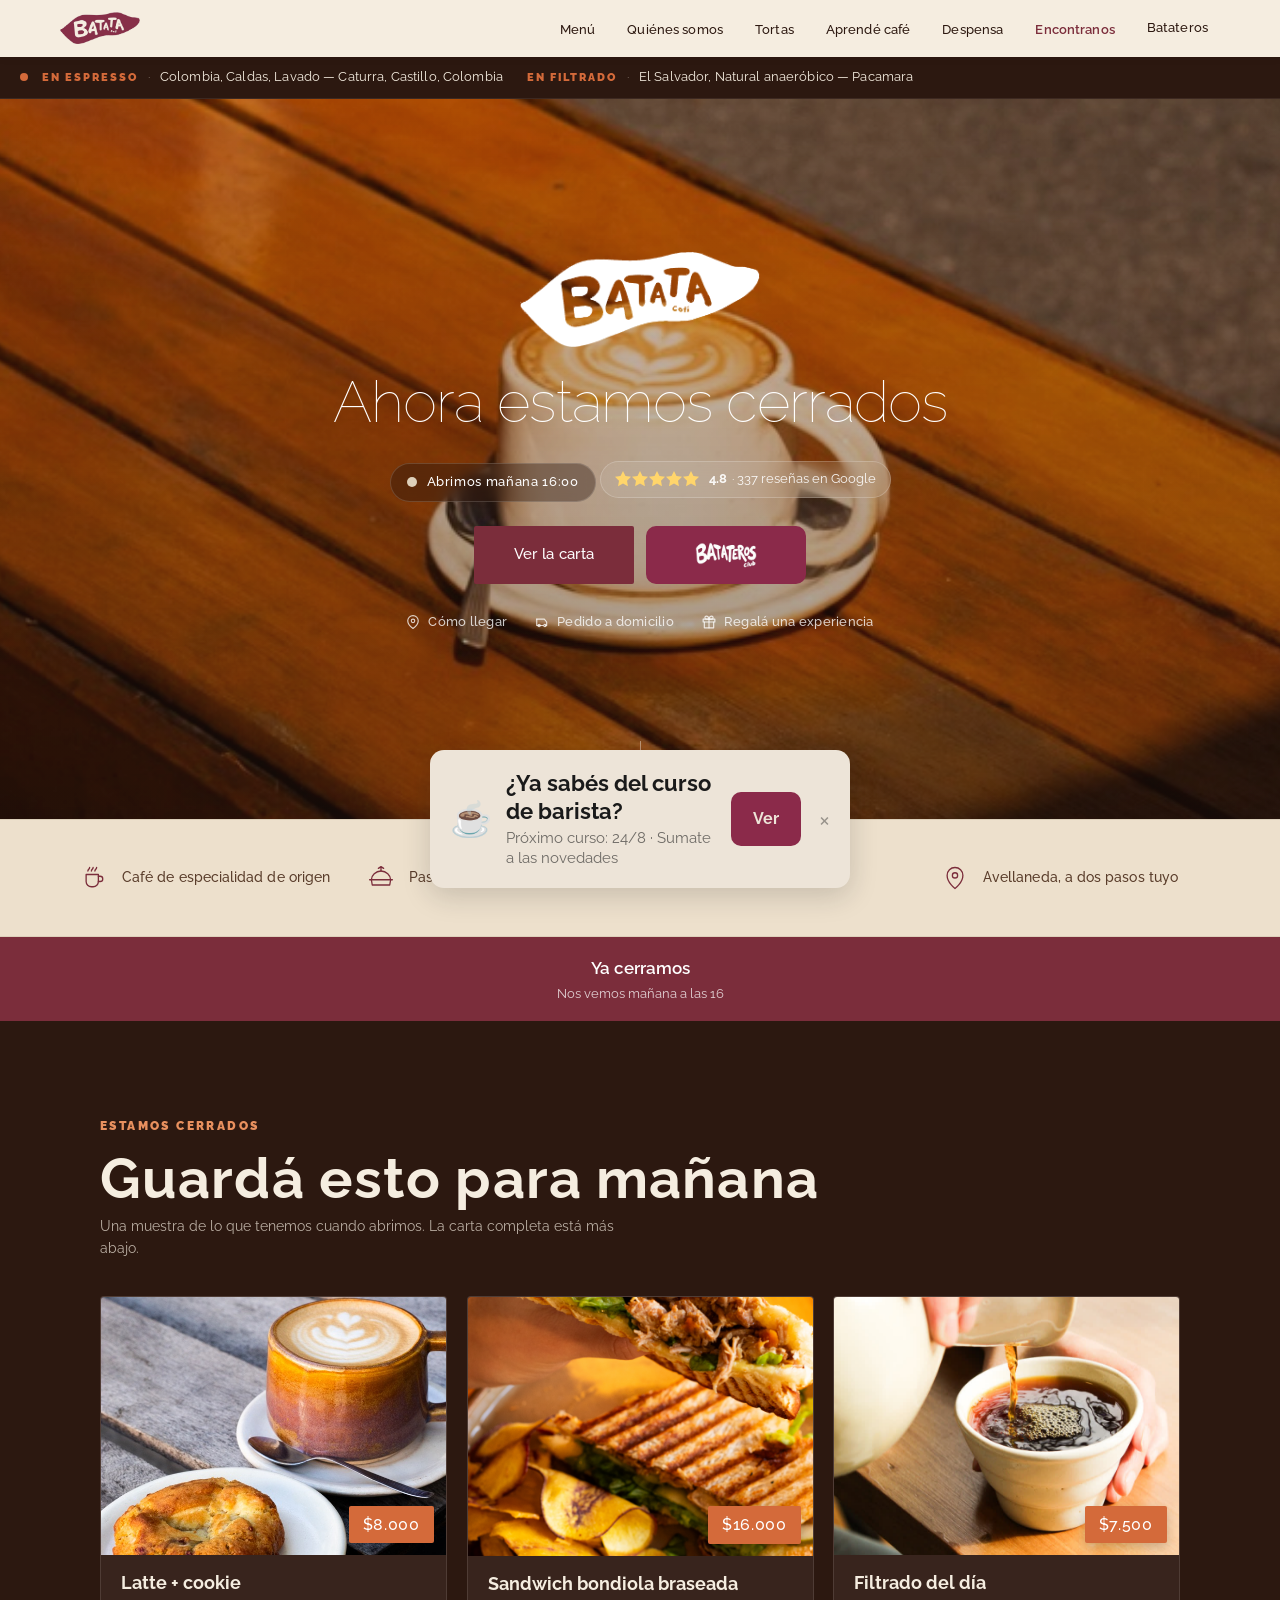
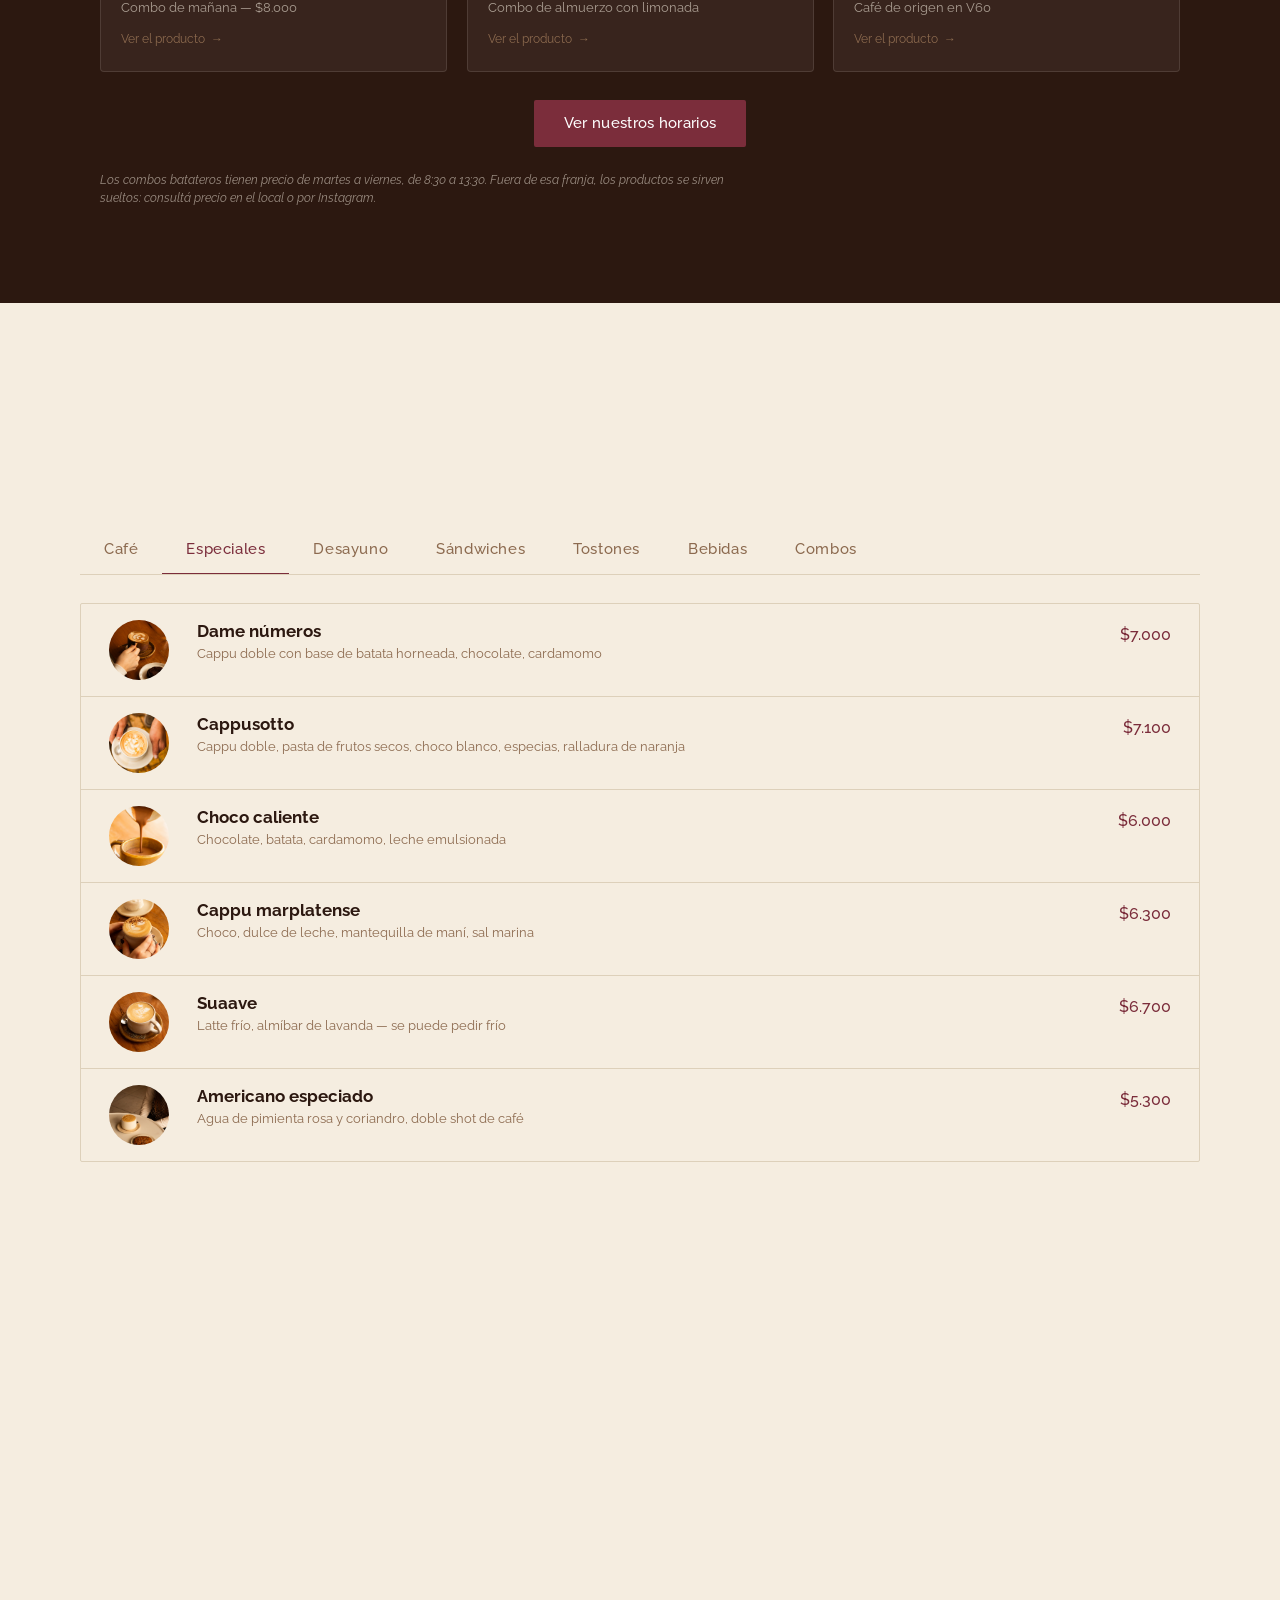
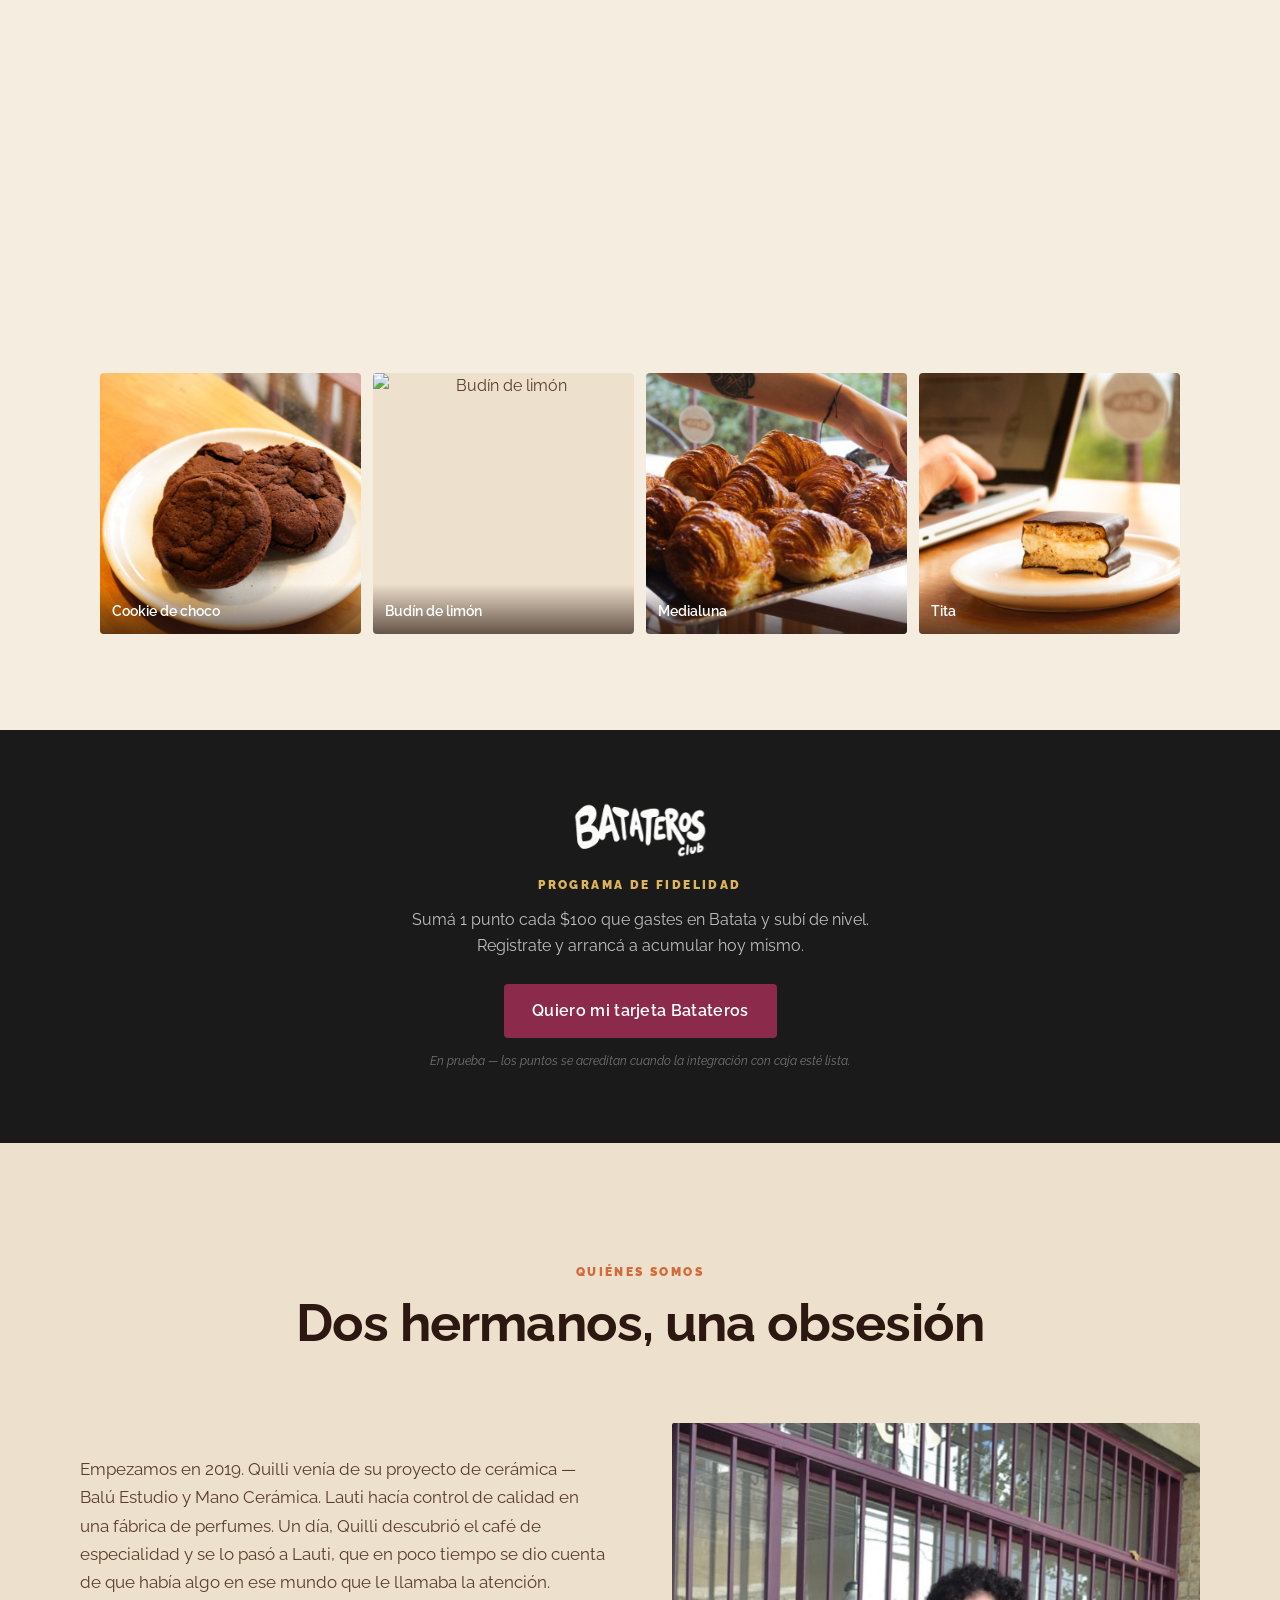
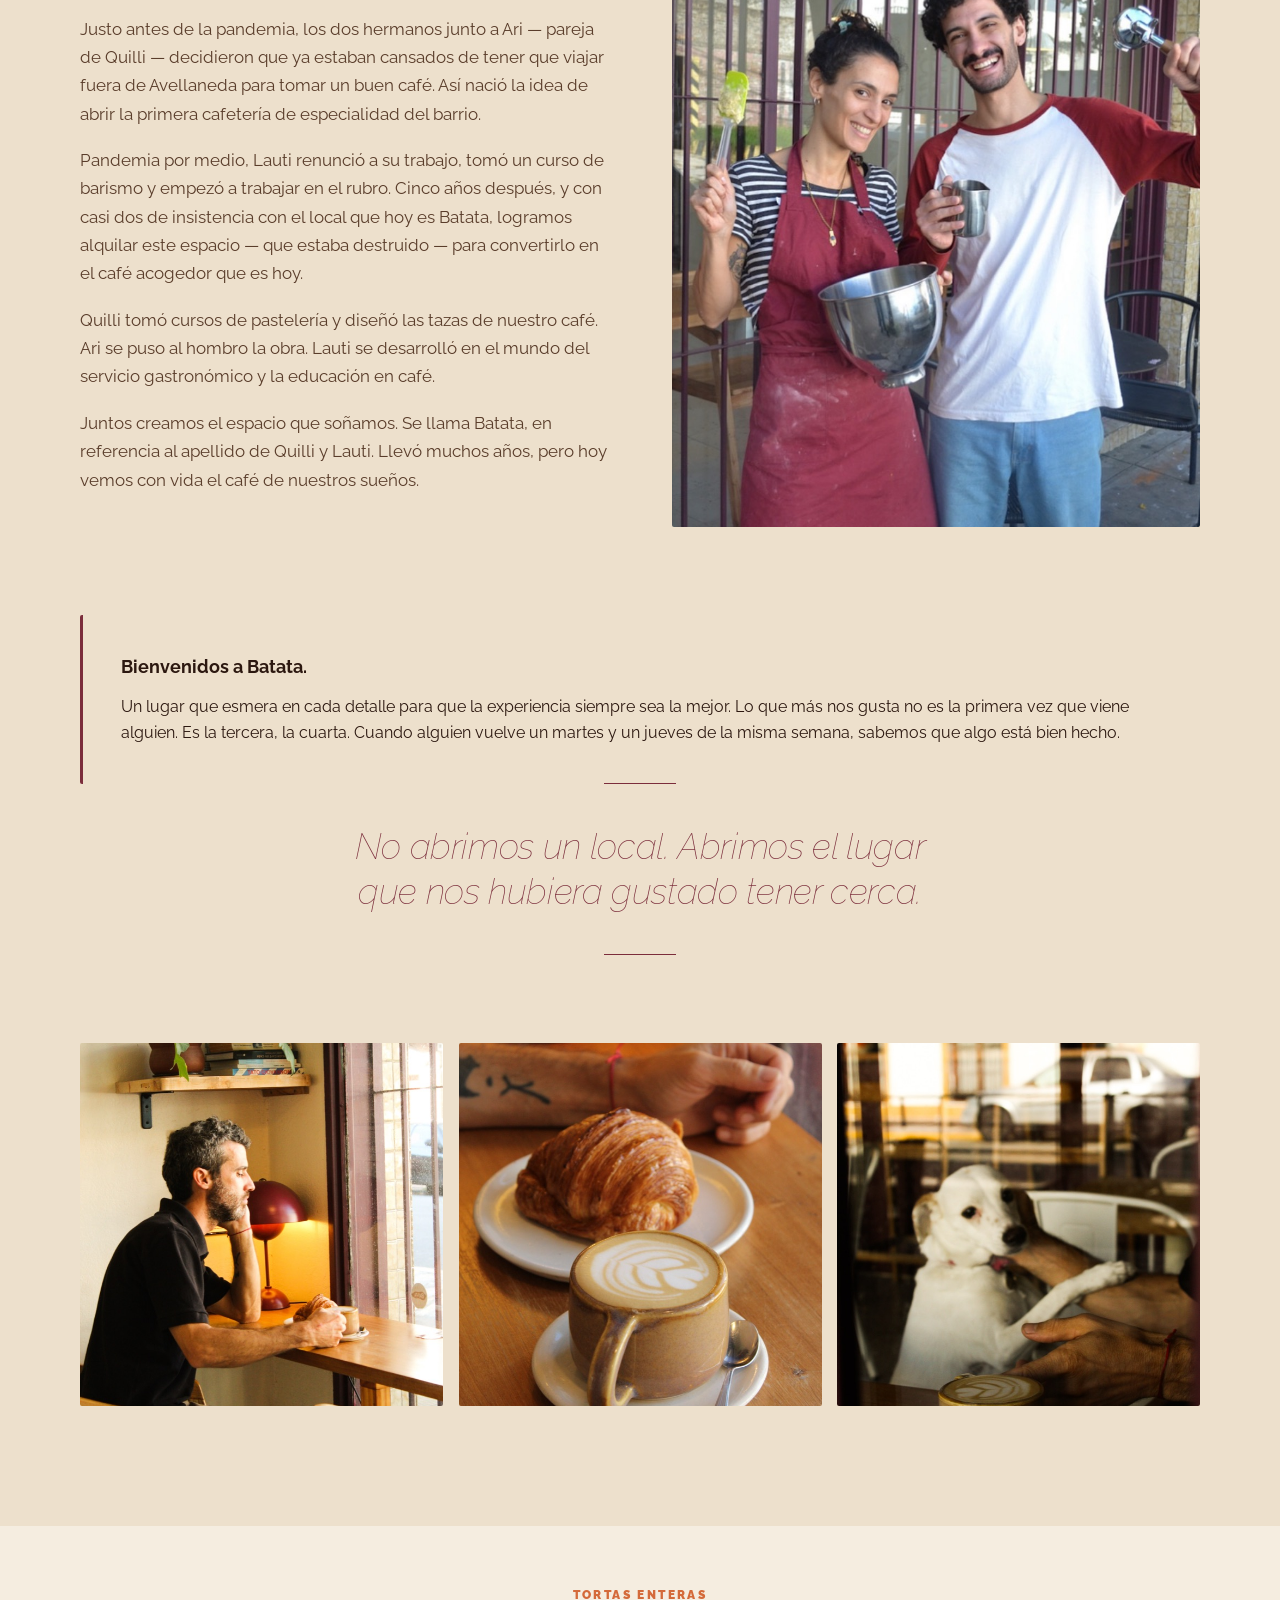
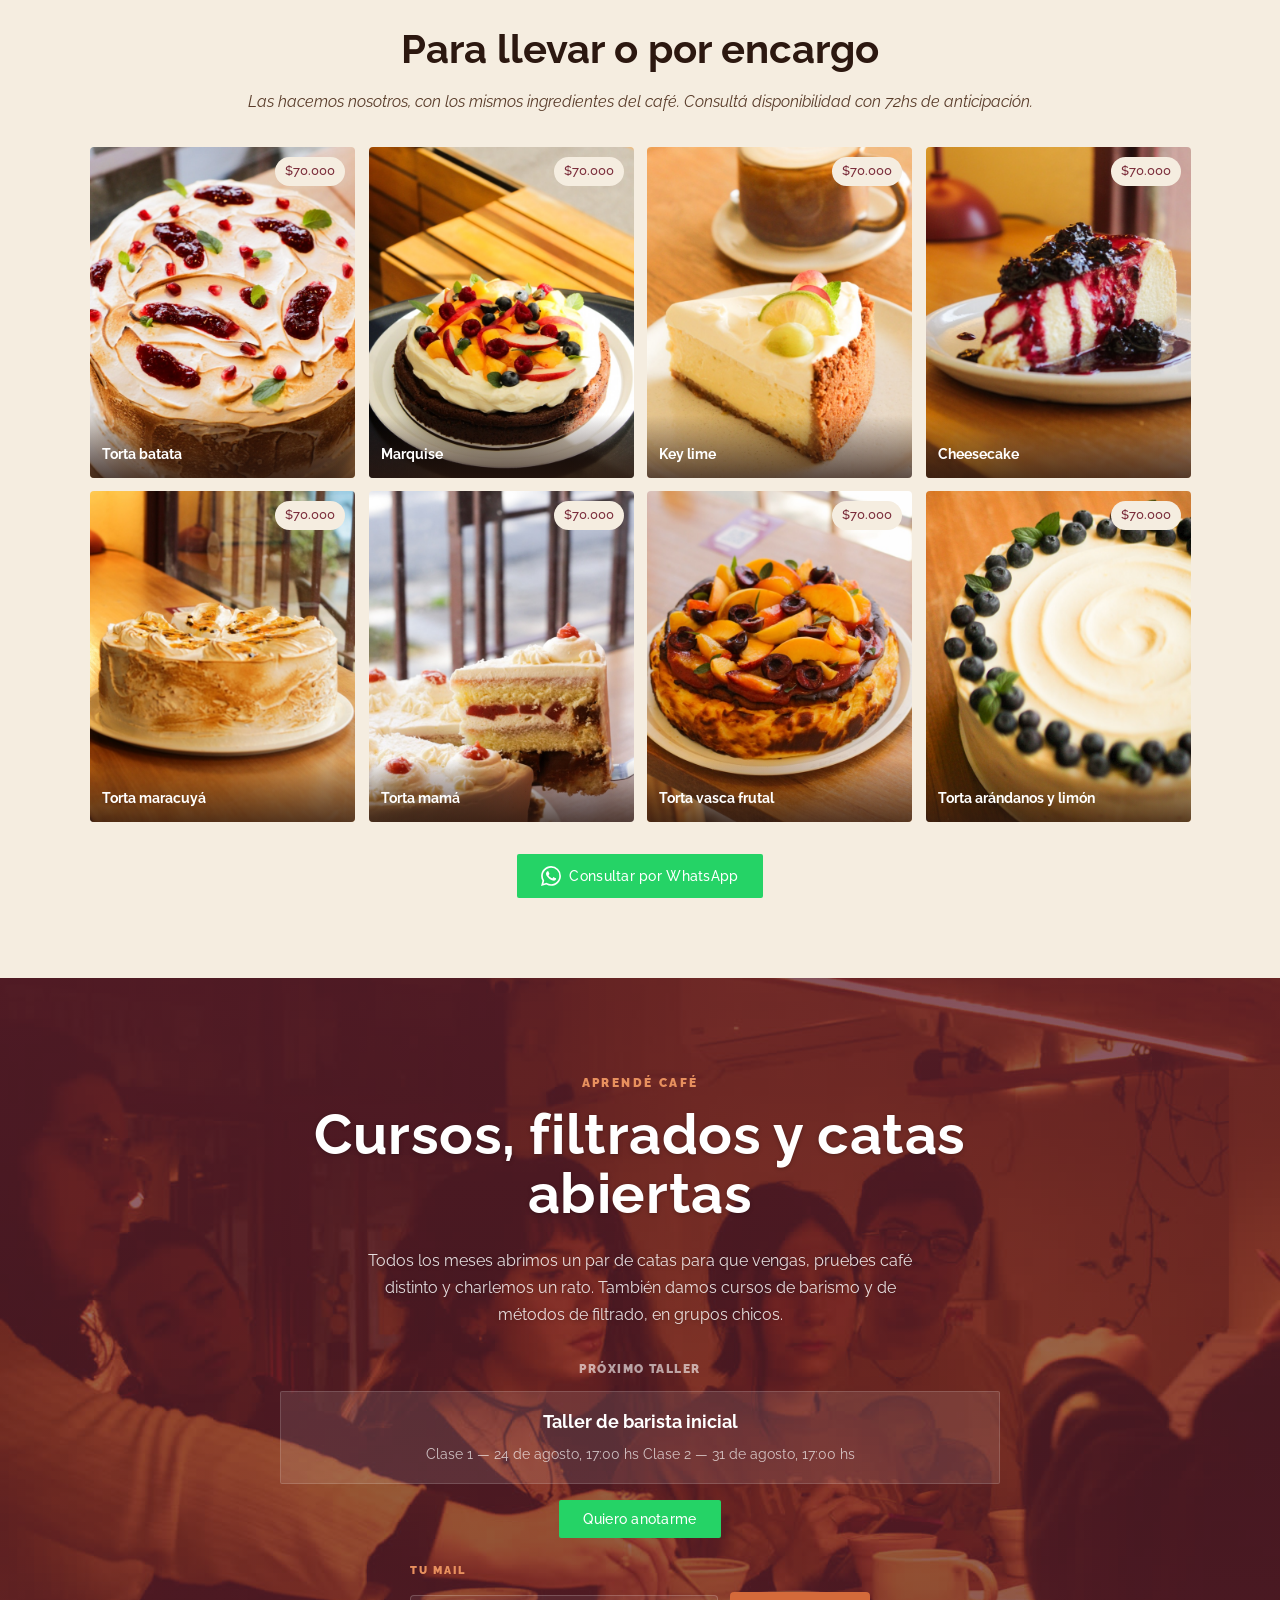
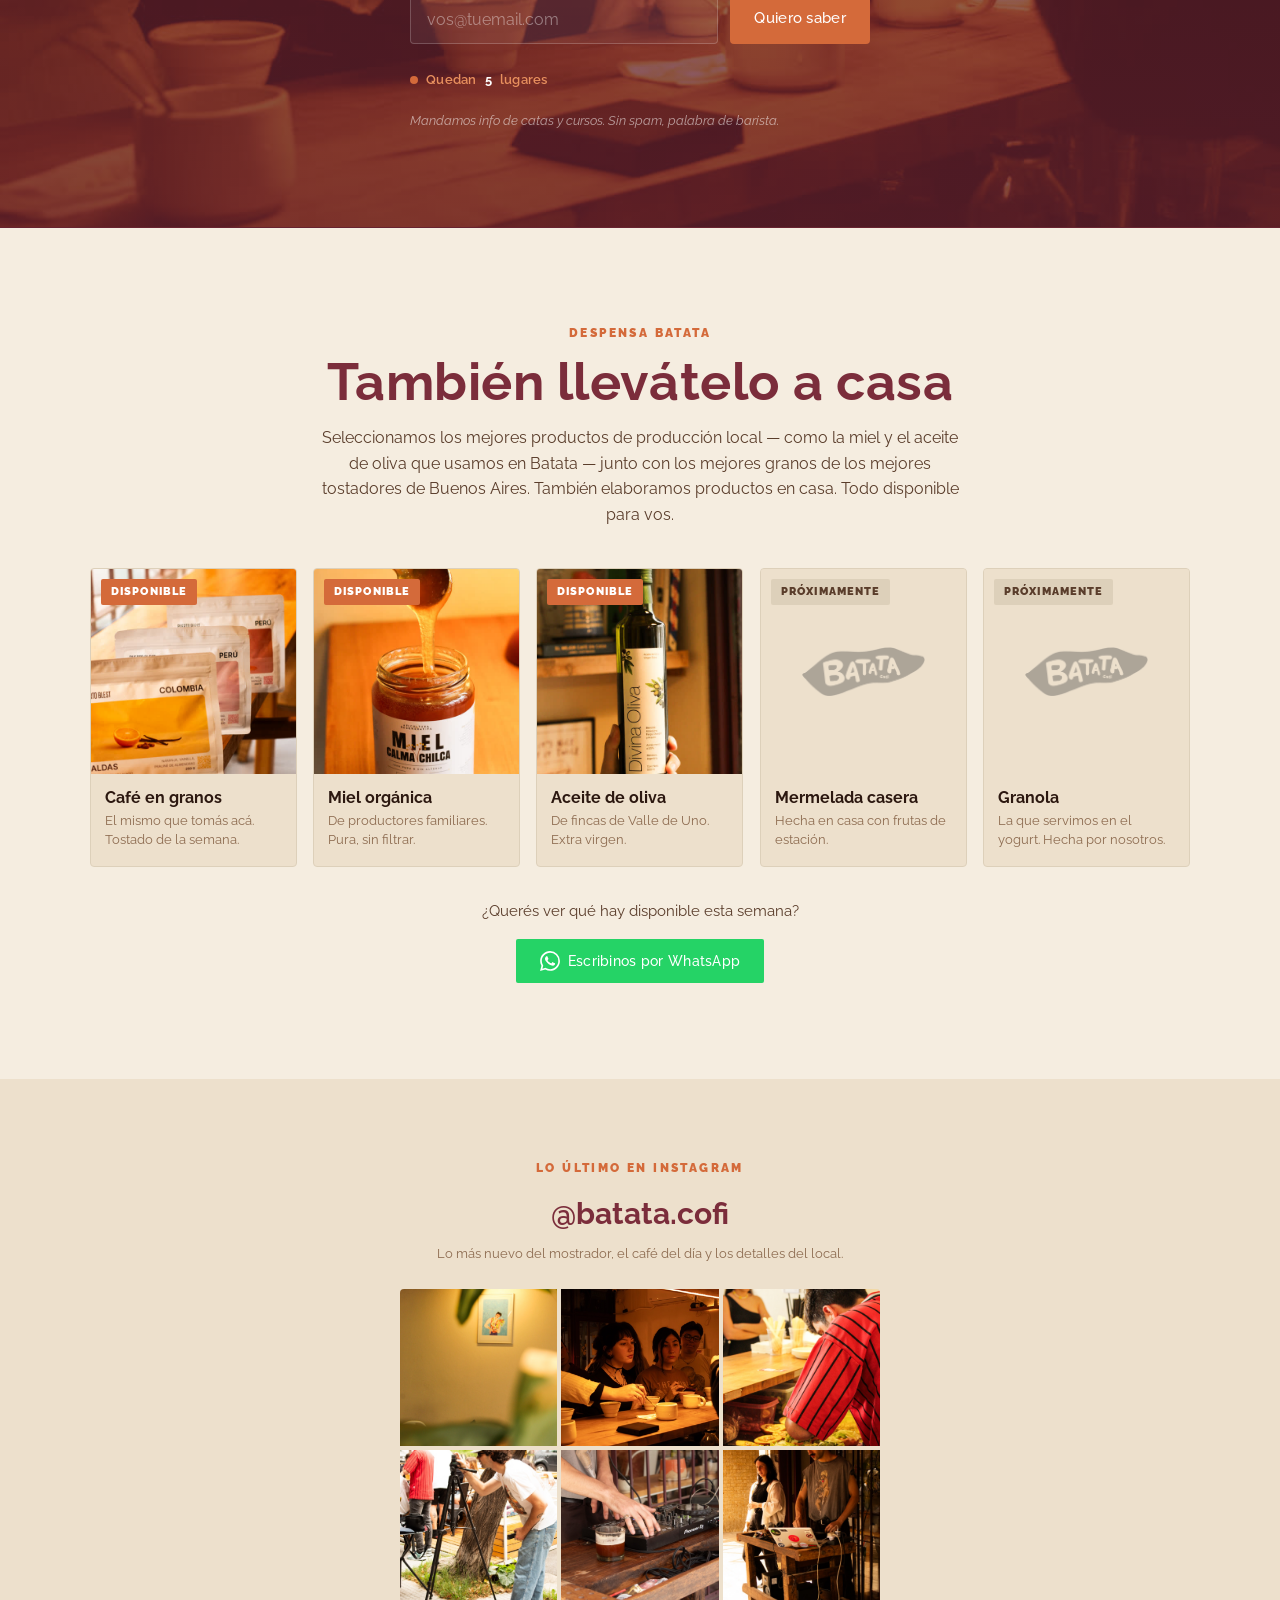
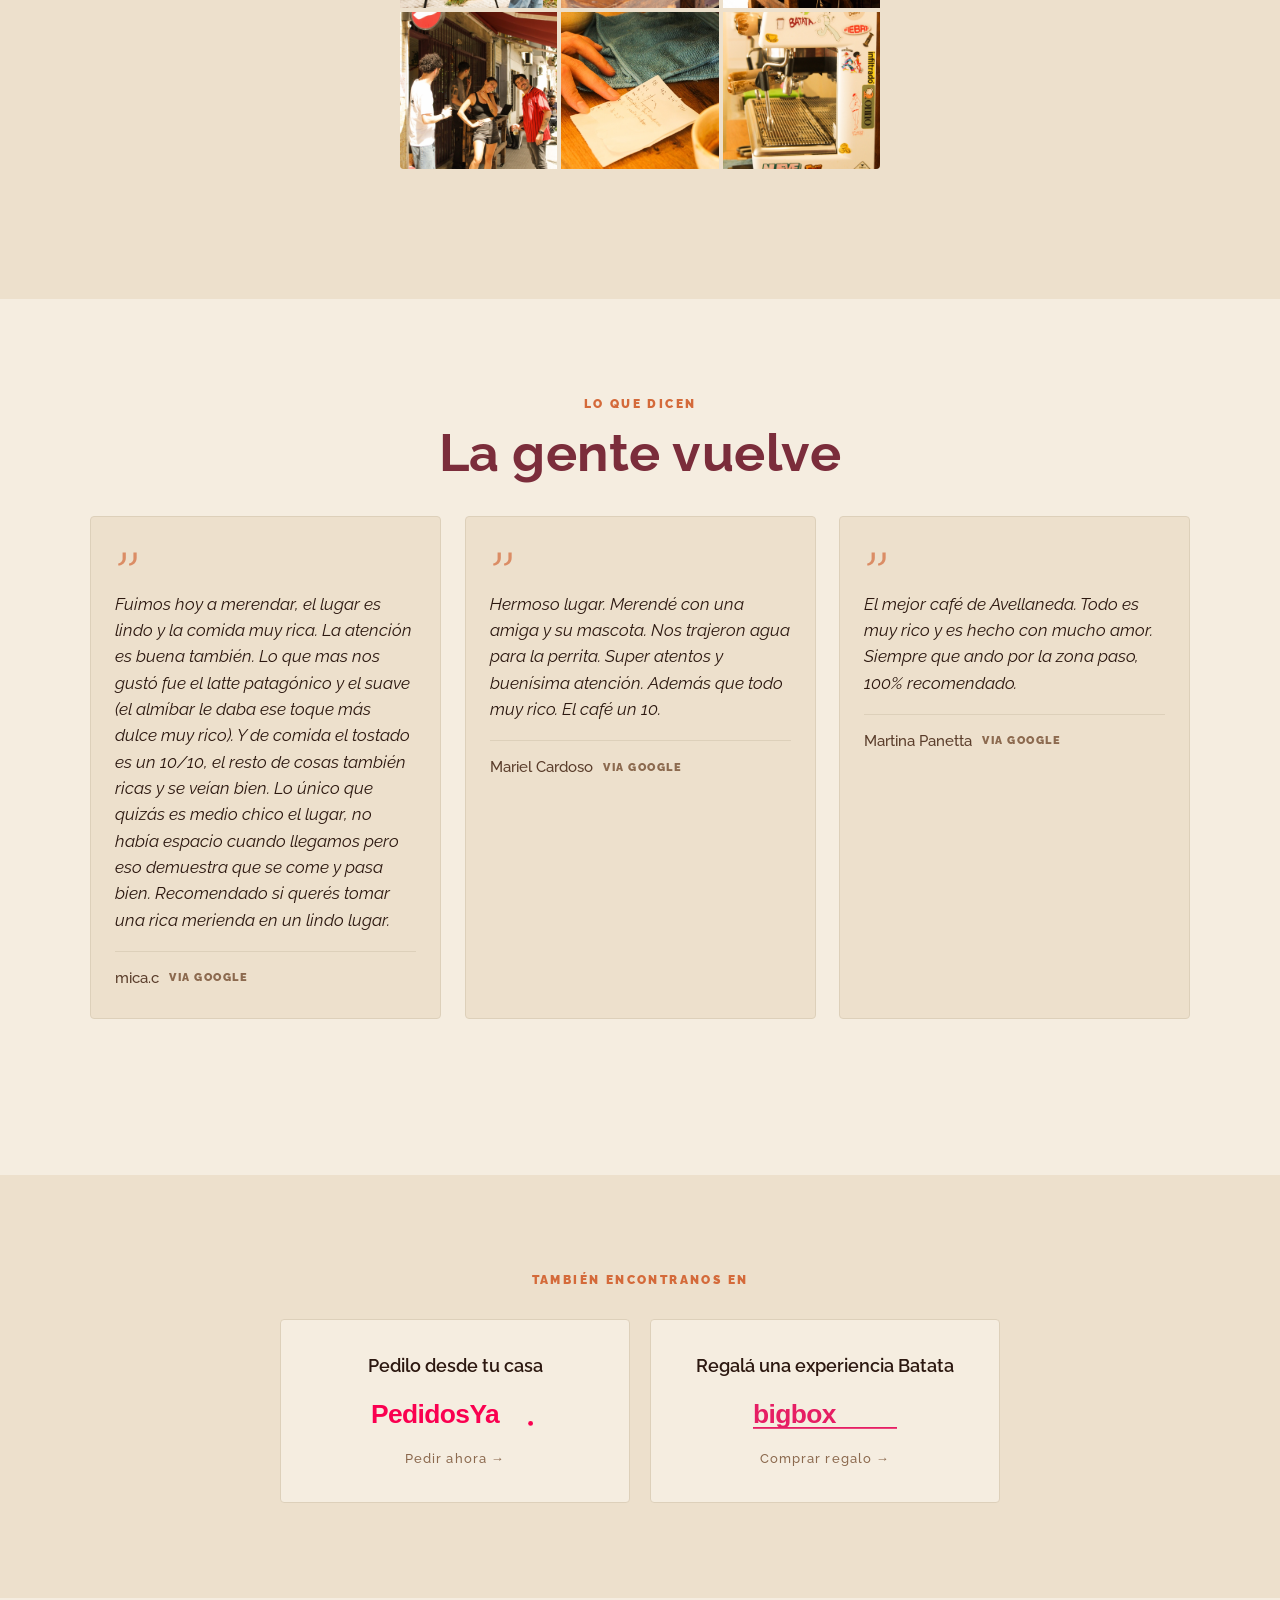
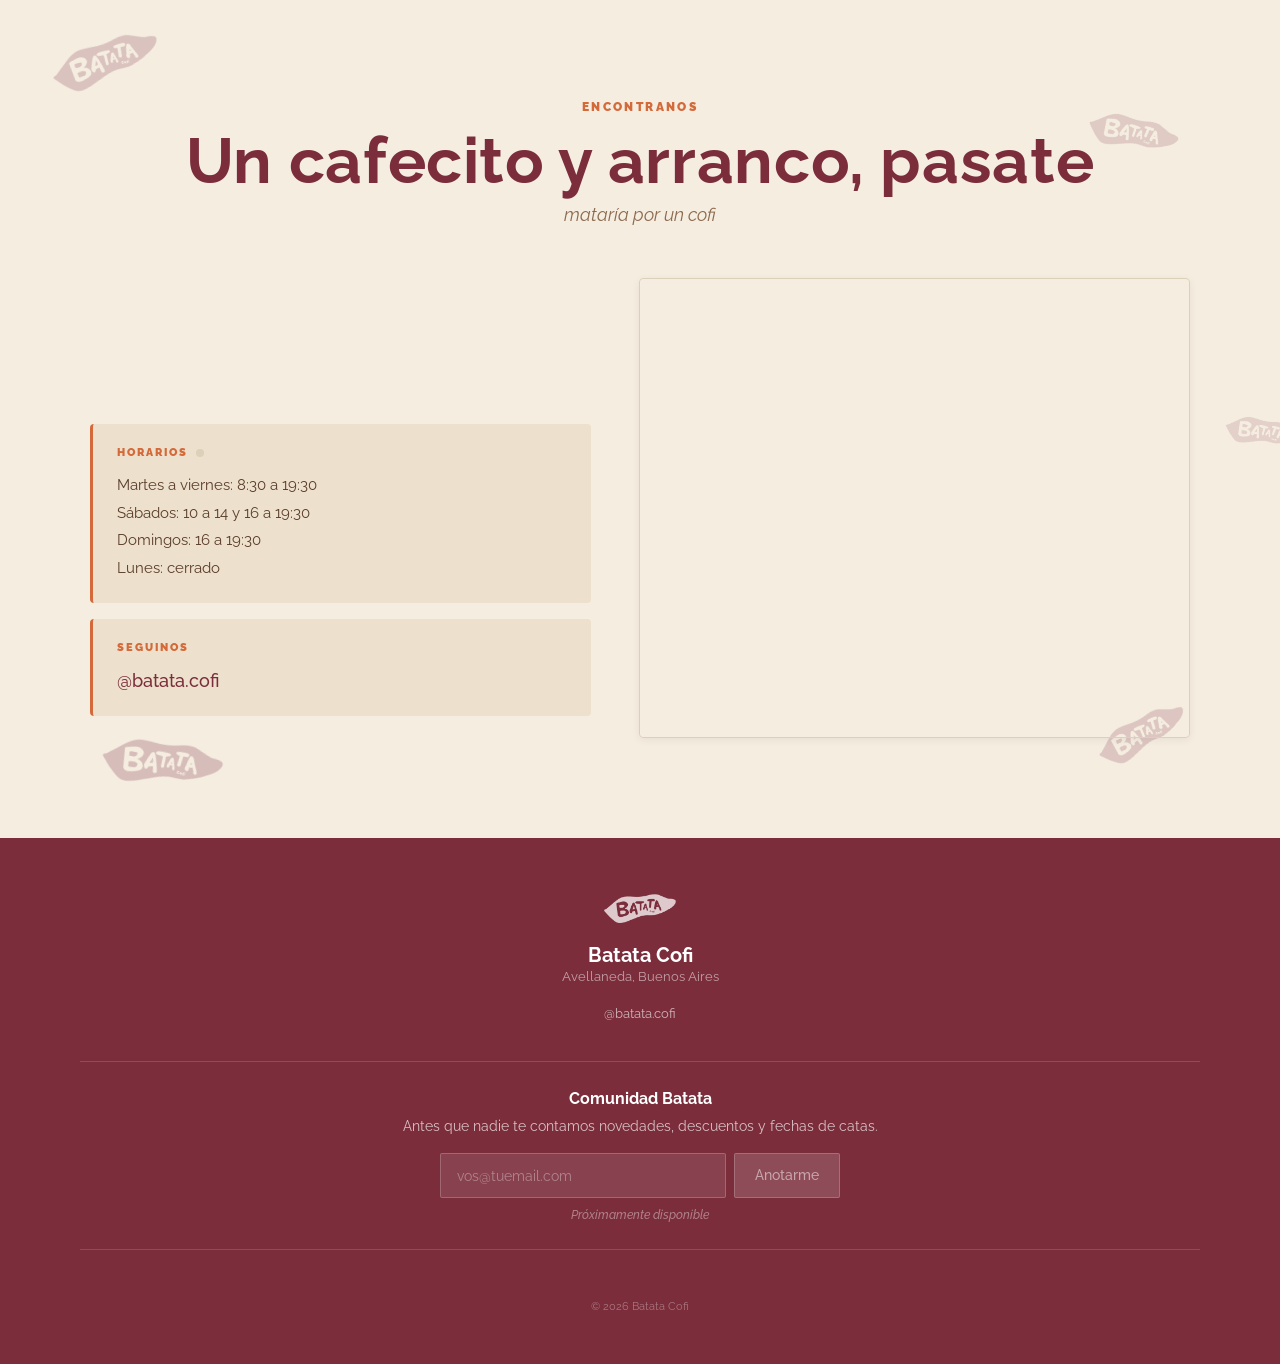
==== index.html @ 5c07f2a4 "Quitar seccion, modal y codigo del voucher de latte gratis Mismo cambio que en produccion (batata-we" ====
<!DOCTYPE html>
<html lang="es">
<head>
<!-- Google Analytics (GA4) -->
<script async src="https://www.googletagmanager.com/gtag/js?id=G-4DYFDQJDJK"></script>
<script>
  window.dataLayer = window.dataLayer || [];
  function gtag(){dataLayer.push(arguments);}
  gtag('js', new Date());
  gtag('config', 'G-4DYFDQJDJK');
</script>

<!-- Microsoft Clarity -->
<script type="text/javascript">
    (function(c,l,a,r,i,t,y){
        c[a]=c[a]||function(){(c[a].q=c[a].q||[]).push(arguments)};
        t=l.createElement(r);t.async=1;t.src="https://www.clarity.ms/tag/"+i;
        y=l.getElementsByTagName(r)[0];y.parentNode.insertBefore(t,y);
    })(window, document, "clarity", "script", "xjaud95w4f");
</script>
  <meta charset="UTF-8">
  <meta name="viewport" content="width=device-width, initial-scale=1.0">
  <meta name="theme-color" content="#7B2D3B">
  <title>Batata Cofi — Café de especialidad en Avellaneda</title>
  <meta name="description" content="Café de especialidad y pastelería artesanal en Florentino Ameghino 908, Avellaneda. Martes a domingos.">

  <!-- Open Graph -->
  <meta property="og:title" content="Batata Cofi — Café de especialidad en Avellaneda">
  <meta property="og:description" content="Café de especialidad y pastelería artesanal. Pet friendly. Martes a domingos.">
  <meta property="og:type" content="restaurant.cafe">
  <meta property="og:locale" content="es_AR">
  <meta property="og:image" content="img/hero.jpg">

  <!-- Favicons -->
  <link rel="icon" type="image/png" sizes="32x32" href="favicon-32x32.png">
  <link rel="icon" type="image/png" sizes="16x16" href="favicon-16x16.png">
  <link rel="apple-touch-icon" sizes="180x180" href="apple-touch-icon.png">

  <link rel="preconnect" href="https://fonts.googleapis.com">
  <link rel="preconnect" href="https://fonts.gstatic.com" crossorigin>
  <link href="https://fonts.googleapis.com/css2?family=Raleway:ital,wght@0,100;0,400;0,500;0,600;0,700;0,900;1,400;1,700&display=swap" rel="stylesheet">

  <!-- Batateros — Supabase (proyecto de staging, org "Batata Cofi - Loyalty") -->
  <script src="https://cdn.jsdelivr.net/npm/@supabase/supabase-js@2/dist/umd/supabase.min.js"></script>
  <script>
    var BATATEROS_SUPABASE_URL = 'https://iibxrpdidwhvilrjhbmm.supabase.co';
    var BATATEROS_SUPABASE_ANON_KEY = 'sb_publishable_xcLoqUUlCA65PRkj5VUrgA_bi-9C9Xm';
    var bataterosClient = window.supabase.createClient(BATATEROS_SUPABASE_URL, BATATEROS_SUPABASE_ANON_KEY);
  </script>

  <link rel="stylesheet" href="css/styles-v25.css?v=25zr">

  <script type="application/ld+json">
  {
    "@context": "https://schema.org",
    "@type": "CafeOrCoffeeShop",
    "name": "Batata Cofi",
    "description": "Café de especialidad y pastelería artesanal. Primer café de especialidad de Avellaneda.",
    "image": "img/hero.jpg",
    "address": {
      "@type": "PostalAddress",
      "streetAddress": "Florentino Ameghino 908",
      "addressLocality": "Avellaneda",
      "addressRegion": "Provincia de Buenos Aires",
      "postalCode": "B1870",
      "addressCountry": "AR"
    },
    "openingHoursSpecification": [
      { "@type": "OpeningHoursSpecification", "dayOfWeek": ["Tuesday","Wednesday","Thursday","Friday"], "opens": "08:30", "closes": "19:30" },
      { "@type": "OpeningHoursSpecification", "dayOfWeek": "Saturday", "opens": "10:00", "closes": "14:00" },
      { "@type": "OpeningHoursSpecification", "dayOfWeek": "Saturday", "opens": "16:00", "closes": "19:30" },
      { "@type": "OpeningHoursSpecification", "dayOfWeek": "Sunday", "opens": "16:00", "closes": "19:30" }
    ],
    "servesCuisine": ["Coffee", "Bakery", "Breakfast"],
    "priceRange": "$$",
    "currenciesAccepted": "ARS",
    "url": "https://batatacofi.com",
    "sameAs": ["https://www.instagram.com/batata.cofi/"],
    "telephone": "+5491134316255",
    "geo": {
      "@type": "GeoCoordinates",
      "latitude": -34.6620,
      "longitude": -58.3650
    }
  }
  </script>
</head>
<body>

  <nav class="site-nav" id="site-nav" aria-label="Navegación principal">
    <div class="site-nav__inner">
      <a href="#" class="site-nav__logo" aria-label="Volver al inicio">
        <img src="img/logo.png" alt="Batata Cofi" width="120" height="42">
      </a>
      <button class="site-nav__hamburger" id="nav-hamburger" aria-label="Abrir menú" aria-expanded="false" aria-controls="nav-menu">
        <span class="site-nav__hamburger-line"></span>
        <span class="site-nav__hamburger-line"></span>
        <span class="site-nav__hamburger-line"></span>
      </button>
      <ul class="site-nav__links" id="nav-menu">
        <li><a href="#menu" class="site-nav__link" data-section="menu">Menú</a></li>
        <li><a href="#quienes-somos" class="site-nav__link" data-section="quienes-somos">Quiénes somos</a></li>
        <li><a href="#tortas" class="site-nav__link" data-section="tortas">Tortas</a></li>
        <li><a href="#aprende-cafe" class="site-nav__link" data-section="aprende-cafe">Aprendé café</a></li>
        <li><a href="#despensa" class="site-nav__link" data-section="despensa">Despensa</a></li>
        <li><a href="#donde-estamos" class="site-nav__link" data-section="donde-estamos">Encontranos</a></li>
        <li><button type="button" class="site-nav__loyalty-btn" data-open-loyalty>Batateros</button></li>
      </ul>
    </div>
  </nav>

  <aside class="serving-now" aria-label="Cafés que estamos sirviendo ahora">
    <div class="serving-now__inner">
      <span class="serving-now__pulse" aria-hidden="true"></span>
      <div class="serving-now__items">
        <div class="serving-now__item" id="serving-espresso-trigger">
          <span class="serving-now__label">En espresso</span>
          <span class="serving-now__sep" aria-hidden="true">·</span>
          <span class="serving-now__text" data-serving="espresso">Colombia, Caldas, Lavado — Caturra, Castillo, Colombia</span>
        </div>
        <div class="serving-now__item">
          <span class="serving-now__label">En filtrado</span>
          <span class="serving-now__sep" aria-hidden="true">·</span>
          <span class="serving-now__text" data-serving="filtrado">El Salvador, Natural anaeróbico — Pacamara</span>
        </div>
      </div>
    </div>
  </aside>

  <section class="hero" id="hero">
    <img src="img/hero.jpg?v=24" alt="" class="hero__bg" fetchpriority="high">
    <div class="hero__overlay">
      <div class="hero__content">
        <img src="img/logo.png" alt="Batata Cofi" class="hero__logo" width="200" height="69">
        <h1 class="hero__headline" id="hero-headline">El café que te falta conocer</h1>

        <div id="store-status" class="store-status" aria-live="polite">
          <span class="store-status__dot" aria-hidden="true"></span>
          <span class="store-status__message">Cargando…</span>
        </div>

        <a class="hero__rating" href="https://www.google.com/maps/search/?api=1&query=Batata+Cofi+Florentino+Ameghino+908+Avellaneda" target="_blank" rel="noopener" aria-label="4.8 estrellas en Google con 337 reseñas">
          <span class="hero__rating-stars" aria-hidden="true">
            <svg viewBox="0 0 84 16" width="84" height="16" fill="currentColor"><path d="M8 0l2.47 5 5.53.8-4 3.9.94 5.5L8 12.6 3.06 15.2 4 9.7 0 5.8l5.53-.8L8 0zm17 0l2.47 5 5.53.8-4 3.9.94 5.5L25 12.6 20.06 15.2 21 9.7l-4-3.9 5.53-.8L25 0zm17 0l2.47 5 5.53.8-4 3.9.94 5.5L42 12.6l-4.94 2.6L38 9.7l-4-3.9 5.53-.8L42 0zm17 0l2.47 5 5.53.8-4 3.9.94 5.5L59 12.6l-4.94 2.6L55 9.7l-4-3.9 5.53-.8L59 0zm17 0l2.47 5 5.53.8-4 3.9.94 5.5L76 12.6l-4.94 2.6L72 9.7l-4-3.9 5.53-.8L76 0z"/></svg>
          </span>
          <span class="hero__rating-text"><strong>4.8</strong> · 337 reseñas en Google</span>
        </a>

        <div class="hero__ctas">
          <a href="#menu" class="btn btn--primary">Ver la carta</a>
          <button type="button" class="btn btn--loyalty" data-open-loyalty>
            <img src="img/batateros-club-logo-white.png" alt="Batateros Club" class="btn--loyalty__logo">
          </button>
        </div>

        <ul class="hero__secondary">
          <li>
            <a href="https://www.google.com/maps/search/?api=1&query=Batata+Cofi+Florentino+Ameghino+908+Avellaneda" target="_blank" rel="noopener" id="cta-llegar">
              <svg viewBox="0 0 24 24" fill="none" stroke="currentColor" stroke-width="2" stroke-linecap="round" stroke-linejoin="round" aria-hidden="true"><path d="M21 10c0 7-9 13-9 13s-9-6-9-13a9 9 0 0 1 18 0z"/><circle cx="12" cy="10" r="3"/></svg>
              Cómo llegar
            </a>
          </li>
          <li>
            <a href="https://www.pedidosya.com.ar/restaurantes/avellaneda/batata-cofi-a22a563b-8402-480d-8823-2dfb5d125331-menu" target="_blank" rel="noopener">
              <svg viewBox="0 0 24 24" fill="none" stroke="currentColor" stroke-width="2" stroke-linecap="round" stroke-linejoin="round" aria-hidden="true"><path d="M3 7h13l4 5v6h-2"/><path d="M3 7v11h11"/><circle cx="7" cy="18" r="2"/><circle cx="17" cy="18" r="2"/></svg>
              Pedido a domicilio
            </a>
          </li>
          <li>
            <a href="https://www.bigbox.com.ar/regalos/desayunos-almuerzos-tapeos/brunchear/batata-cofi-brunchear/" target="_blank" rel="noopener">
              <svg viewBox="0 0 24 24" fill="none" stroke="currentColor" stroke-width="2" stroke-linecap="round" stroke-linejoin="round" aria-hidden="true"><polyline points="20 12 20 22 4 22 4 12"/><rect x="2" y="7" width="20" height="5"/><line x1="12" y1="22" x2="12" y2="7"/><path d="M12 7H7.5a2.5 2.5 0 0 1 0-5C11 2 12 7 12 7z"/><path d="M12 7h4.5a2.5 2.5 0 0 0 0-5C13 2 12 7 12 7z"/></svg>
              Regalá una experiencia
            </a>
          </li>
        </ul>
      </div>
      <div class="hero__scroll" aria-hidden="true">
        <div class="hero__scroll-line"></div>
        <svg width="12" height="8" viewBox="0 0 12 8" fill="none" xmlns="http://www.w3.org/2000/svg">
          <path d="M1 1L6 6L11 1" stroke="currentColor" stroke-width="1.5" stroke-linecap="round" stroke-linejoin="round"/>
        </svg>
      </div>
    </div>
  </section>

  <aside class="trust-bar" aria-label="Por qué Batata Cofi">
    <div class="trust-bar__inner">
      <div class="trust-bar__item" id="trust-cafe-trigger">
        <svg class="trust-bar__icon" viewBox="0 0 32 32" fill="none" stroke="currentColor" stroke-width="1.5" stroke-linecap="round" stroke-linejoin="round" aria-hidden="true">
          <path d="M7 12h14v8a6 6 0 0 1-6 6h-2a6 6 0 0 1-6-6v-8z"/>
          <path d="M21 14h2a3 3 0 0 1 0 6h-2"/>
          <path d="M11 4c0 2-2 2-2 4M15 4c0 2-2 2-2 4M19 4c0 2-2 2-2 4"/>
        </svg>
        <span class="trust-bar__text">Café de especialidad de origen</span>
      </div>
      <a class="trust-bar__item" href="#pasteleria-del-dia">
        <svg class="trust-bar__icon" viewBox="0 0 32 32" fill="none" stroke="currentColor" stroke-width="1.5" stroke-linecap="round" stroke-linejoin="round" aria-hidden="true">
          <path d="M5 18c0-5 5-10 11-10s11 5 11 10"/>
          <path d="M3 18h26"/>
          <path d="M5 18l1 6h20l1-6"/>
          <path d="M16 8V4M13 5l3-2 3 2"/>
        </svg>
        <span class="trust-bar__text">Pastelería hecha esta mañana</span>
      </a>
      <a class="trust-bar__item" href="#frase-lugar">
        <svg class="trust-bar__icon" viewBox="0 0 32 32" fill="none" stroke="currentColor" stroke-width="1.5" stroke-linecap="round" stroke-linejoin="round" aria-hidden="true">
          <circle cx="10" cy="11" r="2"/>
          <circle cx="22" cy="11" r="2"/>
          <circle cx="6" cy="17" r="2"/>
          <circle cx="26" cy="17" r="2"/>
          <path d="M16 14c-4 0-7 4-7 7 0 2 1 4 3 4h8c2 0 3-2 3-4 0-3-3-7-7-7z"/>
        </svg>
        <span class="trust-bar__text">Pet friendly y familiar</span>
      </a>
      <a class="trust-bar__item" href="https://www.google.com/maps/search/?api=1&query=Batata+Cofi+Florentino+Ameghino+908+Avellaneda" target="_blank" rel="noopener">
        <svg class="trust-bar__icon" viewBox="0 0 32 32" fill="none" stroke="currentColor" stroke-width="1.5" stroke-linecap="round" stroke-linejoin="round" aria-hidden="true">
          <path d="M16 28s-9-7-9-15a9 9 0 0 1 18 0c0 8-9 15-9 15z"/>
          <circle cx="16" cy="13" r="3"/>
        </svg>
        <span class="trust-bar__text">Avellaneda, a dos pasos tuyo</span>
      </a>
    </div>
  </aside>

  <section class="banner" id="banner">
    <div class="banner__inner" id="banner-content"></div>
  </section>

  <section class="combos-feature" id="combos-feature" data-timeslot="">
    <div class="container">
      <span class="section-label" data-reveal id="combos-label">Combos</span>
      <h2 class="combos-feature__title" id="combos-title" data-reveal>Combos batateros</h2>
      <p class="combos-feature__sub" id="combos-sub" data-reveal>Cargando…</p>
      <div class="combos-feature__cards" role="list" id="combos-cards"></div>
      <div class="combos-feature__rest" id="combos-rest" hidden>
        <span class="combos-feature__rest-label" id="combos-rest-label">Más opciones</span>
        <ul class="combos-rest-list" id="combos-rest-list"></ul>
      </div>
      <div class="combos-feature__footer" id="combos-after-hours-cta" hidden>
        <a href="#donde-estamos" class="btn btn--primary">Ver nuestros horarios</a>
      </div>
      <p class="combos-feature__note" id="combos-note">Los combos batateros tienen precio de martes a viernes, de 8:30 a 13:30. Fuera de esa franja, los productos se sirven sueltos: consultá precio en el local o por Instagram.</p>
    </div>
  </section>

  <section class="carta" id="menu">
    <div class="container">
      <span class="section-label" data-reveal>Nuestra carta</span>
      <h1 class="carta__title" data-reveal>Elaborado en casa</h1>
      <nav class="tabs" id="tabs" aria-label="Categorías del menú">
        <div class="tabs__track" role="tablist">
          <button class="tab tab--active" data-tab="cafe" type="button" role="tab" aria-selected="true" aria-controls="menu-list">Café</button>
          <button class="tab" data-tab="especiales" type="button" role="tab" aria-selected="false" aria-controls="menu-list">Especiales</button>
          <button class="tab" data-tab="desayuno" type="button" role="tab" aria-selected="false" aria-controls="menu-list">Desayuno</button>
          <button class="tab" data-tab="sandwiches" type="button" role="tab" aria-selected="false" aria-controls="menu-list">Sándwiches</button>
          <button class="tab" data-tab="tostones" type="button" role="tab" aria-selected="false" aria-controls="menu-list">Tostones</button>
          <button class="tab" data-tab="bebidas" type="button" role="tab" aria-selected="false" aria-controls="menu-list">Bebidas</button>
          <button class="tab" data-tab="combos" type="button" role="tab" aria-selected="false" aria-controls="menu-list">Combos</button>
        </div>
      </nav>
      <div class="menu-list" id="menu-list" role="tabpanel"></div>
    </div>
    <div class="pastry-section" id="pasteleria-del-dia" style="scroll-margin-top:110px;">
      <div class="container">
        <span class="pastry-section__label" data-reveal>Pastelería del día</span>
        <p class="pastry-section__text" data-reveal>Fresquito en mostrador, varía según el día.</p>
        <div class="pastry-grid" id="pastry-grid"></div>
      </div>
    </div>
  </section>

  <section class="loyalty-cta" id="batateros">
    <div class="loyalty-cta__inner">
      <img src="img/batateros-club-logo-white.png" alt="Batateros" class="loyalty-cta__logo" loading="lazy" data-reveal>
      <span class="section-label" data-reveal>Programa de fidelidad</span>
      <p class="loyalty-cta__copy" data-reveal>Sumá 1 punto cada $100 que gastes en Batata y subí de nivel. Registrate y arrancá a acumular hoy mismo.</p>
      <button type="button" class="loyalty-cta__button" data-open-loyalty data-reveal>
        Quiero mi tarjeta Batateros
      </button>
      <p class="loyalty-cta__fineprint" data-reveal>En prueba — los puntos se acreditan cuando la integración con caja esté lista.</p>
    </div>
  </section>

  <section class="story" id="quienes-somos">
    <div class="story__inner">
      <header class="story__header" data-reveal>
        <span class="section-label">Quiénes somos</span>
        <h2 class="story__title">Dos hermanos, una obsesión</h2>
      </header>
      <div class="story__editorial">
        <div class="story__text" data-reveal>
          <p>Empezamos en 2019. Quilli venía de su proyecto de cerámica — Balú Estudio y Mano Cerámica. Lauti hacía control de calidad en una fábrica de perfumes. Un día, Quilli descubrió el café de especialidad y se lo pasó a Lauti, que en poco tiempo se dio cuenta de que había algo en ese mundo que le llamaba la atención.</p>
          <p>Justo antes de la pandemia, los dos hermanos junto a Ari — pareja de Quilli — decidieron que ya estaban cansados de tener que viajar fuera de Avellaneda para tomar un buen café. Así nació la idea de abrir la primera cafetería de especialidad del barrio.</p>
          <p>Pandemia por medio, Lauti renunció a su trabajo, tomó un curso de barismo y empezó a trabajar en el rubro. Cinco años después, y con casi dos de insistencia con el local que hoy es Batata, logramos alquilar este espacio — que estaba destruido — para convertirlo en el café acogedor que es hoy.</p>
          <p>Quilli tomó cursos de pastelería y diseñó las tazas de nuestro café. Ari se puso al hombro la obra. Lauti se desarrolló en el mundo del servicio gastronómico y la educación en café.</p>
          <p>Juntos creamos el espacio que soñamos. Se llama Batata, en referencia al apellido de Quilli y Lauti. Llevó muchos años, pero hoy vemos con vida el café de nuestros sueños.</p>
        </div>
        <figure class="story__hero" data-reveal>
          <img src="img/lugar-4.jpg" alt="Los hermanos fundadores de Batata Cofi" loading="lazy" width="900" height="1200">
        </figure>
      </div>
      <blockquote class="story__closing" data-reveal>
        <p>Bienvenidos a Batata.</p>
        <p>Un lugar que esmera en cada detalle para que la experiencia siempre sea la mejor. Lo que más nos gusta no es la primera vez que viene alguien. Es la tercera, la cuarta. Cuando alguien vuelve un martes y un jueves de la misma semana, sabemos que algo está bien hecho.</p>
      </blockquote>
      <blockquote class="story__quote" data-reveal id="frase-lugar" style="scroll-margin-top:110px;">
        <p>No abrimos un local. Abrimos el lugar que nos hubiera gustado tener cerca.</p>
      </blockquote>
      <div class="story__grid">
        <img src="img/lugar-1.jpg" alt="El interior del local de Batata Cofi" loading="lazy" width="600" height="600" data-reveal data-stagger="0">
        <img src="img/lugar-2.jpg" alt="Cappu con latte art y medialuna en mesa de madera" loading="lazy" width="600" height="600" data-reveal data-stagger="1">
        <img src="img/lugar-3.jpg" alt="Perrita mirando por la ventana del café" loading="lazy" width="600" height="600" data-reveal data-stagger="2">
      </div>
    </div>
  </section>

  <section class="tortas" id="tortas">
    <div class="container">
      <span class="section-label" data-reveal>Tortas enteras</span>
      <h2 class="tortas__title" data-reveal>Para llevar o por encargo</h2>
      <p class="tortas__text" data-reveal>Las hacemos nosotros, con los mismos ingredientes del café. Consultá disponibilidad con 72hs de anticipación.</p>
      <div class="tortas__grid" id="tortas-grid"></div>
      <div class="tortas__cta-wrap" data-reveal>
        <a href="https://wa.me/5491134316255?text=Hola%20Batata!%20Quiero%20consultar%20por%20una%20torta%20entera." class="btn btn--whatsapp" target="_blank" rel="noopener">
          <svg class="btn__icon" viewBox="0 0 24 24" fill="currentColor" width="20" height="20" aria-hidden="true"><path d="M17.472 14.382c-.297-.149-1.758-.867-2.03-.967-.273-.099-.471-.148-.67.15-.197.297-.767.966-.94 1.164-.173.199-.347.223-.644.075-.297-.15-1.255-.463-2.39-1.475-.883-.788-1.48-1.761-1.653-2.059-.173-.297-.018-.458.13-.606.134-.133.298-.347.446-.52.149-.174.198-.298.298-.497.099-.198.05-.371-.025-.52-.075-.149-.669-1.612-.916-2.207-.242-.579-.487-.5-.669-.51-.173-.008-.371-.01-.57-.01-.198 0-.52.074-.792.372-.272.297-1.04 1.016-1.04 2.479 0 1.462 1.065 2.875 1.213 3.074.149.198 2.096 3.2 5.077 4.487.709.306 1.262.489 1.694.625.712.227 1.36.195 1.871.118.571-.085 1.758-.719 2.006-1.413.248-.694.248-1.289.173-1.413-.074-.124-.272-.198-.57-.347m-5.421 7.403h-.004a9.87 9.87 0 01-5.031-1.378l-.361-.214-3.741.982.998-3.648-.235-.374a9.86 9.86 0 01-1.51-5.26c.001-5.45 4.436-9.884 9.888-9.884 2.64 0 5.122 1.03 6.988 2.898a9.825 9.825 0 012.893 6.994c-.003 5.45-4.437 9.884-9.885 9.884m8.413-18.297A11.815 11.815 0 0012.05 0C5.495 0 .16 5.335.157 11.892c0 2.096.547 4.142 1.588 5.945L.057 24l6.305-1.654a11.882 11.882 0 005.683 1.448h.005c6.554 0 11.89-5.335 11.893-11.893a11.821 11.821 0 00-3.48-8.413z"/></svg>
          Consultar por WhatsApp
        </a>
      </div>
    </div>
  </section>

  <section class="education" id="aprende-cafe">
    <div class="education__video-bg" aria-hidden="true">
      <video class="education__video" autoplay loop muted playsinline preload="none" poster="img/education-poster.jpg?v=25">
        <source src="img/batata-escuela.mp4" type="video/mp4">
      </video>
    </div>
    <div class="education__overlay" aria-hidden="true"></div>
    <div class="education__inner">
      <span class="section-label" data-reveal>Aprendé café</span>
      <h2 class="education__title" data-reveal>Cursos, filtrados y catas abiertas</h2>
      <p class="education__copy" data-reveal>Todos los meses abrimos un par de catas para que vengas, pruebes café distinto y charlemos un rato. También damos cursos de barismo y de métodos de filtrado, en grupos chicos.</p>
      <div class="education__upcoming" data-reveal>
        <span class="education__upcoming-label">Próximo taller</span>
        <div class="education__dates">
          <div class="education__date-card">
            <strong>Taller de barista inicial</strong>
            <span>Clase 1 — 24 de agosto, 17:00 hs</span>
            <span>Clase 2 — 31 de agosto, 17:00 hs</span>
          </div>
        </div>
        <a class="btn btn--whatsapp education__inscribirse" href="https://wa.me/5491134316255?text=Hola%20Batata!%20Quiero%20anotarme%20al%20taller%20de%20barista%20del%2024/8." target="_blank" rel="noopener">
          Quiero anotarme
        </a>
      </div>
      <form class="newsletter-form" id="newsletter-fallback" action="mailto:hola@batatacofi.com" method="post" enctype="text/plain" data-reveal>
        <label for="newsletter-email" class="newsletter-form__label">Tu mail</label>
        <input type="email" id="newsletter-email" name="email" placeholder="vos@tuemail.com" required class="newsletter-form__input" autocomplete="email">
        <button type="submit" class="newsletter-form__submit">Quiero saber</button>
        <p class="newsletter-form__urgency" id="cursos-urgency" hidden>
          <span class="newsletter-form__urgency-dot" aria-hidden="true"></span>
          Quedan <strong id="cursos-spots">—</strong> lugares
        </p>
        <p class="newsletter-form__hint">Mandamos info de catas y cursos. Sin spam, palabra de barista.</p>
      </form>
    </div>
  </section>

  <section class="pantry" id="despensa">
    <div class="pantry__inner">
      <header class="pantry__header">
        <span class="section-label" data-reveal>Despensa Batata</span>
        <h2 class="pantry__title" data-reveal>También llevátelo a casa</h2>
        <p class="pantry__intro" data-reveal>Seleccionamos los mejores productos de producción local — como la miel y el aceite de oliva que usamos en Batata — junto con los mejores granos de los mejores tostadores de Buenos Aires. También elaboramos productos en casa. Todo disponible para vos.</p>
      </header>
      <div class="pantry__grid" id="pantry-grid"></div>
      <div class="pantry__cta-wrap" data-reveal>
        <p class="pantry__cta">¿Querés ver qué hay disponible esta semana?</p>
        <a href="https://wa.me/5491134316255?text=Hola%20Batata!%20Quiero%20consultar%20por%20productos%20de%20la%20despensa." class="btn btn--whatsapp" target="_blank" rel="noopener">
          <svg class="btn__icon" viewBox="0 0 24 24" fill="currentColor" width="20" height="20" aria-hidden="true"><path d="M17.472 14.382c-.297-.149-1.758-.867-2.03-.967-.273-.099-.471-.148-.67.15-.197.297-.767.966-.94 1.164-.173.199-.347.223-.644.075-.297-.15-1.255-.463-2.39-1.475-.883-.788-1.48-1.761-1.653-2.059-.173-.297-.018-.458.13-.606.134-.133.298-.347.446-.52.149-.174.198-.298.298-.497.099-.198.05-.371-.025-.52-.075-.149-.669-1.612-.916-2.207-.242-.579-.487-.5-.669-.51-.173-.008-.371-.01-.57-.01-.198 0-.52.074-.792.372-.272.297-1.04 1.016-1.04 2.479 0 1.462 1.065 2.875 1.213 3.074.149.198 2.096 3.2 5.077 4.487.709.306 1.262.489 1.694.625.712.227 1.36.195 1.871.118.571-.085 1.758-.719 2.006-1.413.248-.694.248-1.289.173-1.413-.074-.124-.272-.198-.57-.347m-5.421 7.403h-.004a9.87 9.87 0 01-5.031-1.378l-.361-.214-3.741.982.998-3.648-.235-.374a9.86 9.86 0 01-1.51-5.26c.001-5.45 4.436-9.884 9.888-9.884 2.64 0 5.122 1.03 6.988 2.898a9.825 9.825 0 012.893 6.994c-.003 5.45-4.437 9.884-9.885 9.884m8.413-18.297A11.815 11.815 0 0012.05 0C5.495 0 .16 5.335.157 11.892c0 2.096.547 4.142 1.588 5.945L.057 24l6.305-1.654a11.882 11.882 0 005.683 1.448h.005c6.554 0 11.89-5.335 11.893-11.893a11.821 11.821 0 00-3.48-8.413z"/></svg>
          Escribinos por WhatsApp
        </a>
      </div>
    </div>
  </section>

  <section class="instagram-feed" id="instagram-feed">
    <div class="instagram-feed__inner">
      <span class="section-label" data-reveal>Lo último en Instagram</span>
      <h2 class="instagram-feed__title" data-reveal>@batata.cofi</h2>
      <p class="instagram-feed__subtitle" data-reveal>Lo más nuevo del mostrador, el café del día y los detalles del local.</p>
      <div class="instagram-feed__grid" id="instagram-feed-grid" data-reveal></div>
      <a href="https://www.instagram.com/batata.cofi/" target="_blank" rel="noopener" class="instagram-feed__cta" data-reveal>
        <svg viewBox="0 0 24 24" fill="currentColor" aria-hidden="true">
          <path d="M7.8 2h8.4C19.4 2 22 4.6 22 7.8v8.4a5.8 5.8 0 0 1-5.8 5.8H7.8C4.6 22 2 19.4 2 16.2V7.8A5.8 5.8 0 0 1 7.8 2m-.2 2A3.6 3.6 0 0 0 4 7.6v8.8C4 18.39 5.61 20 7.6 20h8.8a3.6 3.6 0 0 0 3.6-3.6V7.6C20 5.61 18.39 4 16.4 4H7.6m9.65 1.5a1.25 1.25 0 0 1 1.25 1.25A1.25 1.25 0 0 1 17.25 8 1.25 1.25 0 0 1 16 6.75a1.25 1.25 0 0 1 1.25-1.25M12 7a5 5 0 0 1 5 5 5 5 0 0 1-5 5 5 5 0 0 1-5-5 5 5 0 0 1 5-5m0 2a3 3 0 0 0-3 3 3 3 0 0 0 3 3 3 3 0 0 0 3-3 3 3 0 0 0-3-3z"/>
        </svg>
        Seguinos en Instagram
      </a>
    </div>
  </section>

  <section class="testimonials" id="testimonials">
    <div class="testimonials__inner">
      <span class="section-label" data-reveal>Lo que dicen</span>
      <h2 class="testimonials__title" data-reveal>La gente vuelve</h2>
      <div class="testimonials__grid" id="testimonials-grid"></div>
      <a href="https://www.google.com/maps/search/?api=1&query=Batata+Cofi+Florentino+Ameghino+908+Avellaneda" target="_blank" rel="noopener" class="testimonials__more-link" data-reveal>
        Ver más reseñas en Google →
      </a>
    </div>
  </section>

  <section class="partners" id="encontranos-en">
    <div class="partners__inner">
      <span class="section-label" data-reveal>También encontranos en</span>
      <div class="partners__grid">
        <a href="https://www.pedidosya.com.ar/restaurantes/avellaneda/batata-cofi-a22a563b-8402-480d-8823-2dfb5d125331-menu" class="partner-card" target="_blank" rel="noopener" aria-label="Pedí desde tu casa por PedidosYa" data-reveal data-stagger="0">
          <span class="partner-card__caption">Pedilo desde tu casa</span>
          <img class="partner-card__logo" src="img/brands/pedidosya.svg" alt="PedidosYa" width="140" height="30">
          <span class="partner-card__cta">Pedir ahora →</span>
        </a>
        <a href="https://www.bigbox.com.ar/regalos/desayunos-almuerzos-tapeos/brunchear/batata-cofi-brunchear/" class="partner-card" target="_blank" rel="noopener" aria-label="Regalá una experiencia Batata Cofi por Bigbox" data-reveal data-stagger="1">
          <span class="partner-card__caption">Regalá una experiencia Batata</span>
          <img class="partner-card__logo" src="img/brands/bigbox.svg" alt="Bigbox" width="140" height="30">
          <span class="partner-card__cta">Comprar regalo →</span>
        </a>
      </div>
    </div>
  </section>

  <section class="find-us" id="donde-estamos">
    <img class="sticker sticker--1" src="img/logo.png" alt="" aria-hidden="true" loading="lazy" width="120" height="42">
    <img class="sticker sticker--2" src="img/logo.png" alt="" aria-hidden="true" loading="lazy" width="120" height="42">
    <img class="sticker sticker--3" src="img/logo.png" alt="" aria-hidden="true" loading="lazy" width="120" height="42">
    <img class="sticker sticker--4" src="img/logo.png" alt="" aria-hidden="true" loading="lazy" width="120" height="42">
    <img class="sticker sticker--5" src="img/logo.png" alt="" aria-hidden="true" loading="lazy" width="120" height="42">
    <div class="find-us__inner">
      <header class="find-us__header">
        <span class="section-label" data-reveal>Encontranos</span>
        <h2 class="find-us__title" data-reveal>Un cafecito y arranco, pasate</h2>
        <p class="find-us__subtitle" data-reveal><em>mataría por un cofi</em></p>
      </header>
      <div class="find-us__grid">
        <div class="find-us__info">
          <div class="info-block" data-reveal data-stagger="0">
            <span class="info-block__label">Dónde estamos</span>
            <p class="info-block__value">Florentino Ameghino 908, Avellaneda</p>
            <a class="info-block__link" href="https://www.google.com/maps/search/?api=1&query=Batata+Cofi+Florentino+Ameghino+908+Avellaneda" target="_blank" rel="noopener">Cómo llegar →</a>
          </div>
          <div class="info-block" data-reveal data-stagger="1">
            <span class="info-block__label">Horarios <span class="status-dot" id="status-dot" aria-hidden="true"></span></span>
            <ul class="info-block__list">
              <li>Martes a viernes: 8:30 a 19:30</li>
              <li>Sábados: 10 a 14 y 16 a 19:30</li>
              <li>Domingos: 16 a 19:30</li>
              <li>Lunes: cerrado</li>
            </ul>
          </div>
          <div class="info-block" data-reveal data-stagger="2">
            <span class="info-block__label">Seguinos</span>
            <a class="info-block__instagram" href="https://www.instagram.com/batata.cofi/" target="_blank" rel="noopener">@batata.cofi</a>
          </div>
        </div>
        <div class="find-us__map-wrap" data-reveal>
          <iframe class="find-us__map" src="https://maps.google.com/maps?q=Batata+Cofi+Florentino+Ameghino+908+Avellaneda&t=&z=17&ie=UTF8&iwloc=&output=embed" width="100%" height="100%" style="position:absolute;inset:0;width:100%;height:100%;border:0;" allowfullscreen="" loading="lazy" referrerpolicy="no-referrer-when-downgrade" title="Ubicación de Batata Cofi en Google Maps"></iframe>
        </div>
      </div>
    </div>
  </section>

  <footer class="footer">
    <div class="container footer__inner">
      <img src="img/logo.png" alt="Batata Cofi" class="footer__logo" loading="lazy" width="100" height="35">
      <div class="footer__info">
        <p class="footer__name">Batata Cofi</p>
        <p class="footer__location">Avellaneda, Buenos Aires</p>
      </div>
      <a href="https://www.instagram.com/batata.cofi/" target="_blank" rel="noopener" class="footer__ig">@batata.cofi</a>
      <div class="footer__newsletter">
        <p class="footer__newsletter-title">Comunidad Batata</p>
        <p class="footer__newsletter-text">Antes que nadie te contamos novedades, descuentos y fechas de catas.</p>
        <form class="footer__newsletter-form" onsubmit="return false;">
          <input type="email" placeholder="vos@tuemail.com" class="footer__newsletter-input" disabled>
          <button type="submit" class="footer__newsletter-btn" disabled>Anotarme</button>
        </form>
        <p class="footer__newsletter-soon">Próximamente disponible</p>
      </div>
      <p class="footer__copy">&copy; 2026 Batata Cofi</p>
    </div>
  </footer>

  <div id="combo-modal" class="combo-modal" hidden role="dialog" aria-modal="true" aria-labelledby="combo-modal-title">
    <button class="combo-modal__close" aria-label="Cerrar" type="button">×</button>
    <div class="combo-modal__content">
      <img class="combo-modal__image" src="" alt="">
      <h3 id="combo-modal-title" class="combo-modal__name"></h3>
      <p class="combo-modal__price"></p>
      <a class="combo-modal__encargar" id="combo-modal-encargar" href="#" hidden>Encargar</a>
    </div>
  </div>

  <div class="loyalty-modal" id="loyalty-modal" hidden role="dialog" aria-modal="true" aria-labelledby="loyalty-modal-title">
    <button class="loyalty-modal__close" aria-label="Cerrar" type="button">×</button>
    <div class="loyalty-modal__content">

      <div class="loyalty-view" data-loyalty-view="register">
        <div class="club-badge club-badge--logo">
          <img src="img/batateros-club-logo.png?v=2" alt="Batateros Club">
        </div>
        <h3 id="loyalty-modal-title" class="loyalty-modal__title">Creá tu tarjeta Batateros</h3>
        <p class="loyalty-modal__subtitle">Nombre, mail y teléfono — así te reconocemos en cada compra.</p>
        <form class="loyalty-form" id="loyalty-register-form">
          <label class="loyalty-form__field">
            <span>Nombre</span>
            <input type="text" name="nombre" required placeholder="Como te llamás" autocomplete="given-name">
          </label>
          <label class="loyalty-form__field">
            <span>Apellido</span>
            <input type="text" name="apellido" required placeholder="Tu apellido" autocomplete="family-name">
          </label>
          <label class="loyalty-form__field">
            <span>Fecha de nacimiento</span>
            <input type="date" name="fecha_nacimiento" required autocomplete="bday">
          </label>
          <label class="loyalty-form__field">
            <span>Teléfono</span>
            <input type="tel" name="telefono" required placeholder="11 2345 6789" autocomplete="tel">
          </label>
          <label class="loyalty-form__field">
            <span>Email</span>
            <input type="email" name="email" required placeholder="vos@tuemail.com" autocomplete="email">
          </label>
          <label class="loyalty-form__field">
            <span>Contraseña</span>
            <input type="password" name="password" required minlength="6" placeholder="Mínimo 6 caracteres" autocomplete="new-password">
          </label>
          <label class="loyalty-form__checkbox">
            <input type="checkbox" name="newsletter" checked>
            <span>Quiero recibir novedades y promos de Batata por mail</span>
          </label>
          <label class="loyalty-form__checkbox">
            <input type="checkbox" name="privacidad" required>
            <span>Acepto la <a href="privacidad.html" target="_blank" rel="noopener">Política de Privacidad</a></span>
          </label>
          <p class="loyalty-form__error" id="loyalty-register-error" hidden></p>
          <button type="submit" class="loyalty-form__submit">Crear mi tarjeta</button>
        </form>
        <button type="button" class="loyalty-modal__switch" data-loyalty-switch="login">¿Ya tenés cuenta? Iniciá sesión</button>
      </div>

      <div class="loyalty-view" data-loyalty-view="login" hidden>
        <div class="club-badge club-badge--logo">
          <img src="img/batateros-club-logo.png?v=2" alt="Batateros Club">
        </div>
        <h3 class="loyalty-modal__title">Iniciá sesión</h3>
        <p class="loyalty-modal__subtitle">Entrá para ver tu tarjeta y tu saldo de puntos.</p>
        <form class="loyalty-form" id="loyalty-login-form">
          <label class="loyalty-form__field">
            <span>Email</span>
            <input type="email" name="email" required placeholder="vos@tuemail.com" autocomplete="email">
          </label>
          <label class="loyalty-form__field">
            <span>Contraseña</span>
            <input type="password" name="password" required autocomplete="current-password">
          </label>
          <p class="loyalty-form__error" id="loyalty-login-error" hidden></p>
          <button type="submit" class="loyalty-form__submit">Iniciar sesión</button>
        </form>
        <button type="button" class="loyalty-modal__switch" data-loyalty-switch="forgot">¿Olvidaste tu contraseña?</button>
        <button type="button" class="loyalty-modal__switch" data-loyalty-switch="register">¿No tenés cuenta? Registrate</button>
      </div>

      <div class="loyalty-view" data-loyalty-view="forgot" hidden>
        <h3 class="loyalty-modal__title">Recuperar contraseña</h3>
        <p class="loyalty-modal__subtitle">Te mandamos un link para elegir una nueva.</p>
        <form class="loyalty-form" id="loyalty-forgot-form">
          <label class="loyalty-form__field">
            <span>Email</span>
            <input type="email" name="email" required placeholder="vos@tuemail.com" autocomplete="email">
          </label>
          <p class="loyalty-form__error" id="loyalty-forgot-error" hidden></p>
          <p class="loyalty-form__success" id="loyalty-forgot-success" hidden></p>
          <button type="submit" class="loyalty-form__submit">Enviar link</button>
        </form>
        <button type="button" class="loyalty-modal__switch" data-loyalty-switch="login">← Volver a iniciar sesión</button>
      </div>

      <div class="loyalty-view" data-loyalty-view="reset" hidden>
        <h3 class="loyalty-modal__title">Elegí tu nueva contraseña</h3>
        <form class="loyalty-form" id="loyalty-reset-form">
          <label class="loyalty-form__field">
            <span>Nueva contraseña</span>
            <input type="password" name="password" required minlength="6" placeholder="Mínimo 6 caracteres" autocomplete="new-password">
          </label>
          <p class="loyalty-form__error" id="loyalty-reset-error" hidden></p>
          <button type="submit" class="loyalty-form__submit">Guardar contraseña</button>
        </form>
      </div>

      <div class="loyalty-view" data-loyalty-view="pending" hidden>
        <h3 class="loyalty-modal__title">Revisá tu mail</h3>
        <p class="loyalty-modal__subtitle" id="loyalty-pending-text">Te mandamos un mail de confirmación. Abrilo y volvé a esta pantalla.</p>
        <button type="button" class="loyalty-form__submit" id="loyalty-pending-refresh">Ya confirmé, continuar</button>
      </div>

      <div class="loyalty-view" data-loyalty-view="card" hidden>
        <div class="club-tabs">
          <div class="club-tabs-track">
            <button type="button" class="club-tab is-active" data-club-tab="inicio">Inicio</button>
            <button type="button" class="club-tab" data-club-tab="premios">Premios</button>
            <button type="button" class="club-tab" data-club-tab="perfil">Mi perfil</button>
          </div>
        </div>

        <div class="club-panel is-active" id="club-panel-inicio">
          <div class="club-hero">
            <div class="club-hero-text">
              <span class="club-eyebrow">Qué bueno verte de nuevo</span>
              <h1 class="club-h1" id="club-hero-nombre">—</h1>
              <p class="club-sub">Cada compra suma. Así vas viendo tu progreso hacia el próximo premio.</p>
            </div>
            <div class="club-hero-img">
              <img src="img/batateros-ilustracion.png" alt="Ilustración Batata Cofi">
            </div>
          </div>

          <div class="loyalty-card">
            <div class="loyalty-card__top">
              <span class="loyalty-card__brand"><img class="loyalty-card__brand-logo" src="img/batateros-club-logo.png?v=2" alt="Batateros Club"></span>
              <span class="loyalty-card__name" id="loyalty-card-nombre">—</span>
            </div>
            <span class="loyalty-card__socio" id="loyalty-card-socio">—</span>
            <span class="loyalty-card__vuelta" id="loyalty-card-vuelta" hidden></span>
            <span class="loyalty-card__tier" id="loyalty-card-tier">—</span>
            <div class="loyalty-card__balance">
              <span class="loyalty-card__balance-label">Puntos hacia tu próximo premio</span>
              <strong class="loyalty-card__balance-value" id="loyalty-card-saldo">0</strong>
            </div>
            <div class="loyalty-card__track" id="loyalty-card-track" aria-label="Niveles alcanzados"></div>
            <p class="loyalty-card__next" id="loyalty-card-next"></p>
            <p class="loyalty-card__reward" id="loyalty-card-reward"></p>
            <p class="loyalty-card__vence" id="loyalty-card-vence"></p>
          </div>
          <div class="loyalty-rewards" id="loyalty-descuento" hidden>
            <span class="loyalty-rewards__label">Beneficio vigente</span>
            <div class="loyalty-descuento__list" id="loyalty-descuento-list"></div>
          </div>

          <span class="club-section-label">Actividad reciente</span>
          <button type="button" class="club-activity-last" id="club-activity-last" hidden></button>
        </div>

        <div class="club-panel" id="club-panel-premios">
          <div id="club-tier-list"></div>
          <span class="club-section-label">Descuentos por nivel</span>
          <div class="club-disc-grid" id="club-disc-grid"></div>
        </div>

        <div class="club-panel" id="club-panel-perfil">
          <div class="club-profile-card">
            <div class="club-avatar" id="club-avatar-initials">—</div>
            <div>
              <div class="club-profile-name" id="club-profile-name">—</div>
              <div class="club-profile-since" id="club-profile-since">—</div>
            </div>
          </div>
          <div class="club-info-card">
            <div class="club-info-row"><span class="club-info-label">Email</span><span class="club-info-value" id="club-profile-email">—</span></div>
            <div class="club-info-row"><span class="club-info-label">Teléfono</span><span class="club-info-value" id="club-profile-telefono">—</span></div>
            <div class="club-info-row"><span class="club-info-label">N.° de socio</span><span class="club-info-value" id="club-profile-socio">—</span></div>
          </div>
          <span class="club-section-label">Preferencias</span>
          <div class="club-info-card">
            <div class="club-toggle-row">
              <div>
                <div class="club-toggle-title">Novedades por mail</div>
                <div class="club-toggle-sub">Promos y novedades de Batata Cofi</div>
              </div>
              <button type="button" class="club-switch" id="club-newsletter-toggle"></button>
            </div>
          </div>
          <span class="club-section-label">Cuenta</span>
          <div class="club-info-card">
            <button type="button" class="club-account-link" data-loyalty-switch="forgot">Cambiar contraseña</button>
            <a class="club-account-link" href="privacidad.html" target="_blank" rel="noopener">Política de privacidad</a>
            <button type="button" class="club-account-link is-danger" id="loyalty-logout">Cerrar sesión</button>
          </div>
        </div>
      </div>

      <div class="loyalty-view loyalty-view--staff" data-loyalty-view="staff" hidden>
        <div class="club-badge club-badge--logo">
          <img src="img/batateros-club-logo.png?v=2" alt="Batateros Club">
        </div>
        <h3 class="loyalty-modal__title">Panel de staff</h3>

        <div class="staff-panel" id="staff-search-panel">
          <div class="staff-search">
            <input type="text" id="staff-search-input" placeholder="Nombre, apellido o N° de socio">
            <button type="button" id="staff-search-btn" class="loyalty-form__submit">Buscar</button>
          </div>
          <p class="loyalty-form__error" id="staff-search-error" hidden></p>
          <ul class="staff-results" id="staff-results"></ul>
        </div>

        <div class="staff-panel" id="staff-detail-panel" hidden>
          <button type="button" class="loyalty-modal__switch staff-detail__back" id="staff-detail-back">← Volver a la búsqueda</button>

          <div class="staff-detail__header">
            <div class="staff-detail__avatar" id="staff-detail-avatar">—</div>
            <div class="staff-detail__header-text">
              <h4 class="staff-detail__name" id="staff-detail-name">—</h4>
              <p class="staff-detail__meta" id="staff-detail-meta">—</p>
            </div>
          </div>

          <div class="staff-detail__card">
            <div class="staff-detail__balance">
              <span class="staff-detail__balance-label">Puntos hacia el próximo premio</span>
              <strong id="staff-detail-saldo">0</strong>
            </div>
            <div class="staff-detail__chips">
              <div class="staff-detail__chip">
                <span>Nivel</span>
                <strong id="staff-detail-nivel">—</strong>
              </div>
              <div class="staff-detail__chip">
                <span>Vuelta</span>
                <strong id="staff-detail-vuelta">1</strong>
              </div>
              <div class="staff-detail__chip">
                <span>Descuento vigente</span>
                <strong id="staff-detail-descuento">—</strong>
              </div>
            </div>
          </div>

          <button type="button" class="loyalty-modal__switch" id="staff-marcar-descuento-btn" hidden>Marcar descuento aplicado hoy</button>
          <p class="loyalty-form__error" id="staff-marcar-descuento-error" hidden></p>
          <p class="loyalty-form__success" id="staff-marcar-descuento-success" hidden></p>

          <div class="staff-canje">
            <span class="club-section-label">Próximo premio</span>
            <ul class="staff-canje__list" id="staff-canje-options"></ul>
            <div class="staff-canje__confirm" id="staff-canje-confirm" hidden>
              <p class="staff-canje__confirm-text" id="staff-canje-confirm-text"></p>
              <div class="staff-canje__confirm-actions">
                <button type="button" class="loyalty-modal__switch" id="staff-canje-cancel-btn">Cancelar</button>
                <button type="button" class="loyalty-form__submit" id="staff-canje-confirm-btn">Confirmar</button>
              </div>
            </div>
            <p class="loyalty-form__error" id="staff-canje-error" hidden></p>
            <p class="loyalty-form__success" id="staff-canje-success" hidden></p>
          </div>
        </div>

        <button type="button" class="loyalty-modal__switch staff-logout-btn" id="staff-logout">Cerrar sesión</button>
      </div>

    </div>
  </div>

  <div class="club-activity-modal" id="club-activity-modal" hidden role="dialog" aria-modal="true" aria-labelledby="club-activity-modal-title">
    <button class="club-activity-modal__close" aria-label="Cerrar" type="button">×</button>
    <div class="club-activity-modal__content">
      <h3 class="club-activity-modal__title" id="club-activity-modal-title">Actividad reciente</h3>
      <div class="club-activity-list" id="club-activity-modal-list"></div>
    </div>
  </div>

  <div class="club-activity-modal" id="club-premio-modal" hidden role="dialog" aria-modal="true" aria-labelledby="club-premio-modal-title">
    <button class="club-activity-modal__close" aria-label="Cerrar" type="button">×</button>
    <div class="club-activity-modal__content">
      <div class="club-premio-modal__img-wrap">
        <img id="club-premio-modal-img" src="" alt="">
      </div>
      <h3 class="club-activity-modal__title" id="club-premio-modal-title">—</h3>
      <span class="club-premio-modal__meta" id="club-premio-modal-meta">—</span>
      <p class="club-premio-modal__desc" id="club-premio-modal-desc">—</p>
    </div>
  </div>

  <div class="club-activity-modal" id="club-descuento-modal" hidden role="dialog" aria-modal="true" aria-labelledby="club-descuento-modal-title">
    <button class="club-activity-modal__close" aria-label="Cerrar" type="button">×</button>
    <div class="club-activity-modal__content">
      <h3 class="club-activity-modal__title" id="club-descuento-modal-title">—</h3>
      <div class="loyalty-descuento__list" id="club-descuento-modal-list"></div>
    </div>
  </div>

  <a class="mobile-cta-bar" href="https://www.pedidosya.com.ar/restaurantes/avellaneda/batata-cofi-a22a563b-8402-480d-8823-2dfb5d125331-menu" target="_blank" rel="noopener" aria-label="Pedir ahora por PedidosYa">
    <span class="mobile-cta-bar__label">
      <svg class="mobile-cta-bar__icon" viewBox="0 0 24 24" fill="none" stroke="currentColor" stroke-width="2" stroke-linecap="round" stroke-linejoin="round" aria-hidden="true">
        <path d="M3 7h13l4 5v6h-2"/>
        <path d="M3 7v11h11"/>
        <circle cx="7" cy="18" r="2"/>
        <circle cx="17" cy="18" r="2"/>
      </svg>
      Pedir ahora
    </span>
    <span class="mobile-cta-bar__arrow" aria-hidden="true">→</span>
  </a>

  <script src="js/app-v25.js?v=29"></script>
</body>
</html>
---- css/styles-v25.css ----
/* =========================================================
   Batata Cofi — styles.css (v4)
   ========================================================= */

/* --- Variables --- */

:root {
  --burgundy:        #7B2D3B;
  --burgundy-deep:   #5C1E2A;
  --burgundy-light:  #9E4455;

  --amber:           #D46A3A;
  --amber-light:     #E8905E;

  --cream:           #F5EDE0;
  --cream-deep:      #EDE0CC;
  --cream-darker:    #DDD0BA;

  --ink:             #2C1810;
  --ink-mid:         #5A3D2B;
  --ink-light:       #8C6A4F;

  --font-display:    'Raleway', sans-serif;
  --font-heading:    'Raleway', sans-serif;
  --font-accent:     'Raleway', sans-serif;
  --font-sans:       'Raleway', sans-serif;

  --shadow-sm:       0 2px 8px rgba(44, 24, 16, 0.06);
  --shadow-md:       0 8px 24px rgba(44, 24, 16, 0.10);
  --shadow-lg:       0 16px 48px rgba(44, 24, 16, 0.18);

  --ease-out:        cubic-bezier(0.22, 1, 0.36, 1);

  --container:       min(90%, 1120px);
}

/* --- Reset --- */

*, *::before, *::after {
  margin: 0;
  padding: 0;
  box-sizing: border-box;
}

html {
  scroll-behavior: smooth;
  -webkit-text-size-adjust: 100%;
}

body {
  font-family: var(--font-sans);
  font-size: 1rem;
  line-height: 1.6;
  color: var(--ink-mid);
  background: var(--cream);
  -webkit-font-smoothing: antialiased;
  -moz-osx-font-smoothing: grayscale;
  overflow-x: hidden;
}

img {
  display: block;
  max-width: 100%;
  height: auto;
}

a { color: inherit; text-decoration: none; }
button { font: inherit; cursor: pointer; border: none; background: none; }
ul, ol { list-style: none; }

::selection {
  background: var(--burgundy);
  color: #fff;
}

:focus-visible {
  outline: 2px solid var(--amber);
  outline-offset: 2px;
}

@media (prefers-reduced-motion: reduce) {
  html { scroll-behavior: auto; }
  *, *::before, *::after {
    animation-duration: 0.01ms !important;
    animation-iteration-count: 1 !important;
    transition-duration: 0.01ms !important;
  }
}

/* =========================================================
   SITE NAV — Sticky navbar
   ========================================================= */

.site-nav {
  position: fixed;
  top: 0;
  left: 0;
  width: 100%;
  z-index: 1000;
  background: var(--cream);
  box-shadow: 0 1px 8px rgba(44, 24, 16, 0.08);
  transition: box-shadow 300ms ease;
}
.site-nav.scrolled {
  box-shadow: 0 2px 12px rgba(44, 24, 16, 0.14);
}

/* Offset for fixed nav when scrolling to sections */
section[id] {
  scroll-margin-top: 80px;
}
@media (max-width: 768px) {
  section[id] { scroll-margin-top: 110px; }
}
.site-nav__inner {
  max-width: 1200px;
  margin: 0 auto;
  padding: 12px 20px;
  display: flex;
  align-items: center;
  justify-content: space-between;
  gap: 16px;
}
.site-nav__logo {
  flex-shrink: 0;
  display: flex;
  align-items: center;
}
.site-nav__logo img {
  height: 32px;
  width: auto;
}
.site-nav__links {
  list-style: none;
  margin: 0;
  padding: 0;
  display: flex;
  align-items: center;
  gap: 8px;
}
.site-nav__link {
  font-family: var(--font-sans);
  font-weight: 500;
  font-size: 13px;
  letter-spacing: 0.01em;
  color: var(--ink);
  text-decoration: none;
  padding: 6px 12px;
  border-radius: 2px;
  transition: color 150ms ease, background-color 150ms ease;
  white-space: nowrap;
}
.site-nav__link:hover {
  color: var(--burgundy);
  background: var(--cream-deep);
}
.site-nav__link.active {
  color: var(--burgundy);
  font-weight: 600;
}

.site-nav__hamburger {
  display: none;
  background: none;
  border: none;
  cursor: pointer;
  padding: 8px;
  flex-direction: column;
  justify-content: center;
  align-items: center;
  gap: 5px;
  z-index: 1001;
}
.site-nav__hamburger-line {
  display: block;
  width: 24px;
  height: 2px;
  background: var(--ink);
  transition: transform 0.3s ease, opacity 0.3s ease;
  transform-origin: center;
}
.site-nav__hamburger[aria-expanded="true"] .site-nav__hamburger-line:nth-child(1) {
  transform: translateY(7px) rotate(45deg);
}
.site-nav__hamburger[aria-expanded="true"] .site-nav__hamburger-line:nth-child(2) {
  opacity: 0;
}
.site-nav__hamburger[aria-expanded="true"] .site-nav__hamburger-line:nth-child(3) {
  transform: translateY(-7px) rotate(-45deg);
}

@media (max-width: 768px) {
  .site-nav__inner {
    flex-direction: row;
    padding: 10px 16px;
    gap: 6px;
  }
  .site-nav__logo img { height: 26px; }
  .site-nav__hamburger {
    display: flex;
  }
  .site-nav__links {
    display: none;
    position: absolute;
    top: 100%;
    left: 0;
    right: 0;
    background: var(--cream);
    flex-direction: column;
    padding: 16px 24px 24px;
    box-shadow: 0 8px 24px rgba(44, 24, 16, 0.12);
    border-top: 1px solid var(--cream-darker);
  }
  .site-nav__links.is-open {
    display: flex;
  }
  .site-nav__links li {
    width: 100%;
  }
  .site-nav__links .site-nav__link {
    display: block;
    padding: 14px 0;
    font-size: 1rem;
    font-weight: 500;
    color: var(--ink);
    border-bottom: 1px solid var(--cream-darker);
    text-decoration: none;
    letter-spacing: 0;
  }
  .site-nav__links li:last-child .site-nav__link {
    border-bottom: none;
  }
  .site-nav__links .site-nav__link.is-active {
    color: var(--burgundy);
    font-weight: 600;
  }
}
@media (max-width: 360px) {
  .site-nav__link {
    font-size: 10px;
    padding: 3px 6px;
  }
}

/* --- Layout --- */

.container {
  width: var(--container);
  margin: 0 auto;
}

/* --- Components --- */

.section-label {
  display: block;
  font-family: var(--font-accent);
  font-size: 0.75rem;
  font-weight: 900;
  text-transform: uppercase;
  letter-spacing: 0.2em;
  color: var(--amber);
  margin-bottom: 12px;
}

.btn {
  display: inline-flex;
  align-items: center;
  justify-content: center;
  font-family: var(--font-sans);
  font-size: 15px;
  font-weight: 500;
  padding: 14px 28px;
  border-radius: 2px;
  text-align: center;
  text-decoration: none;
  transition: background-color 150ms ease, border-color 150ms ease, transform 150ms ease;
  cursor: pointer;
  line-height: 1;
  letter-spacing: 0.02em;
}

.btn--primary {
  background: var(--burgundy);
  color: #fff;
  border: 2px solid var(--burgundy);
}
.btn--primary:hover {
  background: var(--burgundy-deep);
  border-color: var(--burgundy-deep);
  transform: translateY(-1px);
}
.btn--loyalty {
  background: var(--loyalty-borravino);
  color: #fff;
  border: 2px solid var(--loyalty-borravino);
  border-radius: 10px;
}
.btn--loyalty:hover {
  background: #6e2039;
  border-color: #6e2039;
  transform: translateY(-1px);
}
.btn--loyalty__logo {
  height: 26px;
  width: auto;
  display: block;
}
.hero__ctas .btn {
  min-width: 160px;
}

/* =========================================================
   SCROLL REVEAL
   ========================================================= */

[data-reveal] {
  opacity: 0;
  transform: translateY(52px);
  transition: opacity 800ms var(--ease-out), transform 800ms var(--ease-out);
  will-change: opacity, transform;
}
[data-reveal].is-visible {
  opacity: 1;
  transform: translateY(0);
}

/* =========================================================
   HERO
   ========================================================= */

.hero {
  position: relative;
  height: 100vh;
  height: 100svh;
  overflow: hidden;
  background: var(--ink);
}

.hero__bg {
  position: absolute;
  top: -10%;
  left: 0;
  width: 100%;
  height: 120%;
  object-fit: cover;
  object-position: center 35%;
  will-change: transform;
}

.hero__overlay {
  position: relative;
  z-index: 2;
  height: 100%;
  display: flex;
  flex-direction: column;
  align-items: center;
  justify-content: center;
  padding: 0 20px;
  background: linear-gradient(
    180deg,
    rgba(44, 24, 16, 0.18) 0%,
    rgba(44, 24, 16, 0.34) 50%,
    rgba(44, 24, 16, 0.45) 100%
  );
}

.hero__content {
  text-align: center;
  color: #fff;
  max-width: 640px;
  margin-top: -3vh;
}

.hero__logo {
  width: 180px;
  height: auto;
  margin: 0 auto 24px;
  filter: brightness(0) invert(1);
}

/* Store status indicator */

.store-status {
  display: inline-flex;
  align-items: center;
  gap: 10px;
  padding: 8px 16px;
  background: rgba(44, 24, 16, 0.4);
  backdrop-filter: blur(8px);
  -webkit-backdrop-filter: blur(8px);
  border: 1px solid rgba(255,255,255,0.15);
  border-radius: 9999px;
  margin: 0 auto 24px;
  transition: opacity 200ms ease;
}
.store-status__dot {
  width: 10px;
  height: 10px;
  border-radius: 50%;
  background: var(--cream-darker);
  flex-shrink: 0;
}
.store-status.is-open .store-status__dot {
  background: #4CAF50;
  box-shadow: 0 0 0 0 rgba(76, 175, 80, 0.5);
  animation: pulse-status 2s infinite;
}
.store-status__message {
  font-family: var(--font-accent);
  font-size: 0.8125rem;
  font-weight: 500;
  letter-spacing: 0.05em;
  color: #fff;
}
@keyframes pulse-status {
  0%   { box-shadow: 0 0 0 0 rgba(76, 175, 80, 0.5); }
  70%  { box-shadow: 0 0 0 12px rgba(76, 175, 80, 0); }
  100% { box-shadow: 0 0 0 0 rgba(76, 175, 80, 0); }
}

/* Hero CTAs */

.hero__ctas {
  display: flex;
  gap: 12px;
  justify-content: center;
  flex-wrap: wrap;
  flex-direction: column;
  align-items: stretch;
  width: 100%;
  max-width: 320px;
  margin: 0 auto;
}

.hero__scroll {
  position: absolute;
  bottom: 28px;
  left: 50%;
  transform: translateX(-50%);
  display: flex;
  flex-direction: column;
  align-items: center;
  color: rgba(255, 255, 255, 0.4);
  animation: heroScrollBounce 2.5s ease-in-out infinite;
  transition: opacity 0.4s ease;
}
.hero__scroll-line {
  width: 1px;
  height: 36px;
  background: currentColor;
  margin-bottom: 6px;
}
@keyframes heroScrollBounce {
  0%, 100% { transform: translateX(-50%) translateY(0); }
  50%      { transform: translateX(-50%) translateY(8px); }
}

/* =========================================================
   BANNER
   ========================================================= */

.banner {
  background: var(--burgundy);
  color: #fff;
  padding: 18px 20px;
  animation: bannerSlideDown 400ms ease both;
  text-align: center;
}
.banner__inner {
  max-width: 800px;
  margin: 0 auto;
}
.banner__title {
  font-family: var(--font-heading);
  font-size: 1.0625rem;
  font-weight: 600;
  margin-bottom: 2px;
}
.banner__sub {
  font-family: var(--font-sans);
  font-size: 0.8125rem;
  opacity: 0.78;
  line-height: 1.5;
}
.banner__sub a {
  border-bottom: 1px solid rgba(255, 255, 255, 0.4);
  transition: border-color 0.2s ease;
}
.banner__sub a:hover {
  border-color: rgba(255, 255, 255, 0.85);
}
.banner__items {
  display: flex;
  justify-content: center;
  gap: 24px;
  margin-top: 14px;
  flex-wrap: wrap;
}
.banner__item {
  font-family: var(--font-sans);
  font-size: 0.8125rem;
  opacity: 0.9;
}
.banner__item strong { font-weight: 500; }
.banner__price {
  opacity: 0.6;
  margin-left: 6px;
  font-size: 0.75rem;
}
@keyframes bannerSlideDown {
  from { transform: translateY(-100%); opacity: 0; }
  to   { transform: translateY(0);     opacity: 1; }
}

/* =========================================================
   COMBOS PATATEROS (featured)
   ========================================================= */

.combos-feature {
  background: var(--cream-deep);
  padding: 64px 20px;
}

.combos-feature__title {
  font-family: var(--font-display);
  font-size: clamp(2.25rem, 6vw, 3.5rem);
  font-weight: 700;
  color: var(--ink);
  letter-spacing: 0.02em;
  line-height: 1.05;
  margin-bottom: 8px;
}

.combos-feature__sub {
  font-family: var(--font-sans);
  font-size: 0.875rem;
  color: var(--ink-light);
  max-width: 520px;
  margin-bottom: 32px;
}

.combos-feature__cards {
  display: flex;
  gap: 12px;
  overflow-x: auto;
  scroll-snap-type: x mandatory;
  scrollbar-width: none;
  margin: 0 -20px;
  padding: 4px 20px 16px;
  -webkit-overflow-scrolling: touch;
  touch-action: pan-x;
}
.combos-feature__cards::-webkit-scrollbar { display: none; }

.combo-card {
  flex: 0 0 80%;
  scroll-snap-align: start;
  position: relative;
  background: var(--cream);
  border-radius: 4px;
  overflow: hidden;
  cursor: pointer;
  transition: transform 250ms var(--ease-out), box-shadow 250ms var(--ease-out);
  border: 1px solid var(--cream-darker);
}
.combo-card:hover {
  transform: translateY(-4px);
  box-shadow: var(--shadow-md);
}
.combo-card__image-wrap {
  position: relative;
  aspect-ratio: 4 / 3;
  overflow: hidden;
  background: var(--cream-deep);
}
.combo-card__image {
  width: 100%;
  height: 100%;
  object-fit: cover;
  transition: transform 400ms var(--ease-out);
}
.combo-card:hover .combo-card__image {
  transform: scale(1.05);
}
.combo-card__price-badge {
  position: absolute;
  bottom: 12px;
  right: 12px;
  background: var(--amber);
  color: #fff;
  font-family: var(--font-accent);
  font-size: 1rem;
  font-weight: 500;
  letter-spacing: 0.04em;
  padding: 6px 14px;
  border-radius: 2px;
  box-shadow: 0 4px 12px rgba(0,0,0,0.2);
}
.combo-card__body { padding: 16px 20px 20px; }
.combo-card__name {
  font-family: var(--font-heading);
  font-size: 1.125rem;
  color: var(--ink);
  line-height: 1.3;
  margin-bottom: 4px;
  font-weight: 700;
}
.combo-card__hint {
  font-family: var(--font-sans);
  font-size: 0.75rem;
  color: var(--ink-light);
  display: inline-flex;
  align-items: center;
  gap: 6px;
}
.combo-card__hint::after {
  content: "→";
  display: inline-block;
  transition: transform 200ms ease;
}
.combo-card:hover .combo-card__hint::after {
  transform: translateX(4px);
}

.combos-feature__rest {
  margin-top: 32px;
  padding: 20px 24px;
  background: var(--cream);
  border: 1px solid var(--cream-darker);
  border-radius: 4px;
}
.combos-feature__rest-label {
  display: block;
  font-family: var(--font-accent);
  font-size: 0.6875rem;
  font-weight: 900;
  text-transform: uppercase;
  letter-spacing: 0.2em;
  color: var(--amber);
  margin-bottom: 12px;
}
.combos-rest-list li {
  display: flex;
  justify-content: space-between;
  align-items: baseline;
  gap: 16px;
  padding: 10px 0;
  font-family: var(--font-sans);
  font-size: 0.9375rem;
  color: var(--ink-mid);
  border-bottom: 1px solid var(--cream-darker);
}
.combos-rest-list li:last-child { border-bottom: none; }
.combos-rest-list__name { line-height: 1.4; }
.combos-rest-list__name.has-photo { cursor: pointer; }
.combos-rest-list__price {
  font-weight: 500;
  color: var(--burgundy);
  white-space: nowrap;
  flex-shrink: 0;
}

/* =========================================================
   COMBO MODAL
   ========================================================= */

.combo-modal {
  position: fixed;
  inset: 0;
  background: rgba(44, 24, 16, 0.75);
  backdrop-filter: blur(8px);
  -webkit-backdrop-filter: blur(8px);
  z-index: 1000;
  display: flex;
  align-items: center;
  justify-content: center;
  padding: 20px;
  opacity: 0;
  transition: opacity 200ms ease;
}
.combo-modal[hidden] { display: none; }
.combo-modal.is-visible { opacity: 1; }
.combo-modal__close {
  position: absolute;
  top: 12px;
  right: 12px;
  background: none;
  border: none;
  width: 32px;
  height: 32px;
  color: var(--ink-light);
  font-size: 24px;
  line-height: 1;
  cursor: pointer;
  padding: 0;
  display: flex;
  align-items: center;
  justify-content: center;
  transition: color 150ms ease, transform 150ms ease;
  z-index: 1;
}
.combo-modal__close:hover {
  color: var(--ink);
  transform: rotate(90deg);
}
.combo-modal__content {
  background: var(--cream);
  border-radius: 4px;
  text-align: center;
  max-width: 500px;
  width: 90vw;
  overflow: hidden;
  position: relative;
  box-shadow: var(--shadow-lg);
  transform: scale(0.95);
  transition: transform 200ms ease;
}
.combo-modal.is-visible .combo-modal__content {
  transform: scale(1);
}
.combo-modal__image {
  width: 100%;
  aspect-ratio: 4 / 3;
  object-fit: cover;
  display: block;
}
.combo-modal__name {
  font-family: var(--font-heading);
  font-size: 1.25rem;
  color: var(--ink);
  padding: 20px 20px 8px;
  font-weight: 700;
}
.combo-modal__price {
  font-family: var(--font-accent);
  font-size: 1rem;
  font-weight: 500;
  color: var(--burgundy);
  padding: 0 20px 20px;
}
.combo-modal__encargar[hidden] { display: none; }
.combo-modal__encargar {
  display: inline-block;
  margin: 0 20px 20px;
  padding: 12px 24px;
  background: var(--amber);
  color: #fff;
  font-family: var(--font-sans);
  font-size: 0.875rem;
  font-weight: 500;
  border-radius: 2px;
  text-decoration: none;
  transition: background 150ms ease;
}
.combo-modal__encargar:hover { background: #C05028; }
body.modal-open { overflow: hidden; }

/* =========================================================
   CARTA
   ========================================================= */

.carta {
  background: var(--cream);
  padding: 64px 0 0;
}
.carta > .container { padding-bottom: 64px; }

.carta__title {
  font-family: var(--font-display);
  font-size: clamp(2.25rem, 6vw, 3.5rem);
  font-weight: 700;
  color: var(--ink);
  margin-bottom: 36px;
  letter-spacing: 0.02em;
  line-height: 1.05;
}

/* Tabs */

.tabs {
  position: relative;
  margin-bottom: 28px;
  border-bottom: 1px solid var(--cream-darker);
}
.tabs__track {
  display: flex;
  overflow-x: auto;
  -webkit-overflow-scrolling: touch;
  scrollbar-width: none;
  touch-action: pan-x;
}
.tabs__track::-webkit-scrollbar { display: none; }

.tab {
  flex: 0 0 auto;
  padding: 12px 20px;
  font-family: var(--font-accent);
  font-size: 0.9375rem;
  font-weight: 500;
  color: var(--ink-light);
  border-bottom: 2px solid transparent;
  margin-bottom: -1px;
  transition: color 0.15s ease, border-color 0.15s ease;
  white-space: nowrap;
  letter-spacing: 0.04em;
}
.tab:hover { color: var(--ink); }
.tab--active {
  color: var(--burgundy);
  border-bottom-color: var(--burgundy);
}
@media (max-width: 767px) {
  .tabs::after {
    content: '';
    position: absolute;
    top: 0;
    right: 0;
    bottom: 1px;
    width: 40px;
    background: linear-gradient(to right, transparent, var(--cream));
    pointer-events: none;
  }
}

/* Menu list */

.menu-list {
  background: var(--cream);
  border-radius: 2px;
  overflow: hidden;
  transition: opacity 150ms ease;
  border: 1px solid var(--cream-darker);
}
.menu-list--combos {
  background: none;
  border: none;
}
.menu-list.fading { opacity: 0; }

.menu-item {
  display: flex;
  align-items: flex-start;
  justify-content: space-between;
  padding: 16px 24px;
  gap: 16px;
  transition: background-color 120ms ease;
}
.menu-item:hover { background: var(--cream-deep); }
.menu-item + .menu-item { border-top: 1px solid var(--cream-darker); }

.menu-item__info { flex: 1; min-width: 0; }
.menu-item__name {
  font-family: var(--font-heading);
  font-size: 1.0625rem;
  font-weight: 700;
  display: block;
  color: var(--ink);
  line-height: 1.3;
}
.menu-item__desc {
  font-family: var(--font-sans);
  font-size: 0.8125rem;
  color: var(--ink-light);
  margin-top: 3px;
  display: block;
  line-height: 1.45;
}
.menu-item__tag {
  display: inline-block;
  font-family: var(--font-accent);
  font-size: 10px;
  font-weight: 900;
  text-transform: uppercase;
  letter-spacing: 0.12em;
  padding: 3px 8px;
  border-radius: 2px;
  margin-top: 6px;
}
.menu-item__tag--vegetariano { background: var(--amber); color: #fff; }
.menu-item__tag--sin-gluten  { background: var(--cream-deep); color: var(--ink-mid); }
.menu-item__tag--sin-lacteos { background: var(--cream); color: var(--burgundy); }

.menu-item__price {
  font-family: var(--font-sans);
  font-size: 1rem;
  font-weight: 500;
  color: var(--burgundy);
  white-space: nowrap;
  flex-shrink: 0;
  padding-top: 2px;
}

/* Combos section (within tabs) */

.combos-section {
  background: var(--burgundy);
  border-radius: 2px;
  padding: 28px 24px 16px;
}
.combos__horario {
  font-family: var(--font-accent);
  font-size: 0.75rem;
  font-weight: 900;
  text-transform: uppercase;
  letter-spacing: 0.15em;
  color: rgba(255, 255, 255, 0.75);
  margin-bottom: 20px;
}
.combos__subtitle {
  font-family: var(--font-heading);
  font-size: 1.25rem;
  font-weight: 600;
  color: #fff;
  margin-bottom: 4px;
}
.combos__divider {
  height: 1px;
  background: rgba(255, 255, 255, 0.12);
  margin: 20px 0;
}
.combos-section .menu-item { padding: 12px 0; }
.combos-section .menu-item:hover { background: rgba(0, 0, 0, 0.08); }
.combos-section .menu-item + .menu-item { border-top-color: rgba(255, 255, 255, 0.1); }
.combos-section .menu-item__name  { color: #fff; font-family: var(--font-heading); }
.combos-section .menu-item__desc  { color: rgba(255, 255, 255, 0.55); }
.combos-section .menu-item__price { color: rgba(255, 255, 255, 0.9); }

/* =========================================================
   PASTELERÍA DEL DÍA
   ========================================================= */

.pastry-section {
  background: var(--cream);
  padding: 60px 20px 80px;
  text-align: center;
}
.pastry-section__label {
  font-family: var(--font-accent);
  font-size: 0.75rem;
  font-weight: 900;
  letter-spacing: 0.2em;
  text-transform: uppercase;
  color: var(--amber);
  display: block;
  margin-bottom: 12px;
}
.pastry-section__text {
  font-family: var(--font-sans);
  font-size: 1rem;
  color: var(--ink-mid);
  margin-bottom: 32px;
  font-style: italic;
}
.pastry-grid {
  display: grid;
  grid-template-columns: repeat(2, 1fr);
  gap: 8px;
  max-width: 1100px;
  margin: 0 auto;
}
.pastry-card {
  position: relative;
  aspect-ratio: 1 / 1;
  overflow: hidden;
  border-radius: 4px;
  background: var(--cream-deep);
}
.pastry-card img {
  width: 100%;
  height: 100%;
  object-fit: cover;
  transition: transform 400ms var(--ease-out);
}
.pastry-card:hover img { transform: scale(1.04); }
.pastry-card__caption {
  position: absolute;
  inset: auto 0 0 0;
  padding: 16px 12px 12px;
  font-family: var(--font-heading);
  font-size: 0.875rem;
  font-weight: 600;
  color: #fff;
  background: linear-gradient(transparent, rgba(44,24,16,0.7));
  text-align: left;
}

/* =========================================================
   TORTAS ENTERAS
   ========================================================= */

.tortas {
  background: var(--cream);
  padding: 60px 20px 80px;
  text-align: center;
}
.tortas__title {
  font-family: var(--font-display);
  font-size: clamp(1.5rem, 4vw, 2.5rem);
  font-weight: 700;
  color: var(--ink);
  margin-bottom: 8px;
}
.tortas__text {
  font-family: var(--font-sans);
  font-size: 1rem;
  color: var(--ink-mid);
  margin-bottom: 32px;
  font-style: italic;
}
.tortas__cta-wrap {
  text-align: center;
  margin-top: 32px;
}
.tortas__grid {
  display: grid;
  grid-template-columns: repeat(2, 1fr);
  gap: 12px;
  max-width: 1100px;
  margin: 0 auto;
}
.torta-card {
  position: relative;
  aspect-ratio: 4 / 5;
  overflow: hidden;
  border-radius: 4px;
  background: var(--cream-deep);
  cursor: pointer;
  margin: 0;
}
.torta-card img {
  width: 100%;
  height: 100%;
  object-fit: cover;
  transition: transform 400ms var(--ease-out);
}
.torta-card:hover img { transform: scale(1.04); }
.torta-card__caption {
  position: absolute;
  inset: auto 0 0 0;
  padding: 28px 12px 12px;
  font-family: var(--font-heading);
  font-size: 0.875rem;
  font-weight: 700;
  color: #fff;
  background: linear-gradient(transparent, rgba(44,24,16,0.75));
  text-align: left;
}
.torta-card__price {
  position: absolute;
  top: 10px;
  right: 10px;
  background: var(--cream);
  color: var(--burgundy);
  font-family: var(--font-accent);
  font-size: 0.8125rem;
  font-weight: 500;
  padding: 4px 10px;
  border-radius: 20px;
}
@media (min-width: 600px) {
  .tortas__grid { grid-template-columns: repeat(3, 1fr); }
}
@media (min-width: 900px) {
  .tortas__grid { grid-template-columns: repeat(4, 1fr); gap: 14px; }
}

.btn--whatsapp {
  display: inline-flex;
  align-items: center;
  gap: 8px;
  background: #25D366;
  color: #fff;
  font-family: 'Raleway', sans-serif;
  font-size: 0.875rem;
  font-weight: 500;
  padding: 12px 24px;
  border-radius: 2px;
  text-decoration: none;
  transition: background 150ms ease;
}
.btn--whatsapp:hover {
  background: #1da851;
}
.btn__icon {
  width: 20px;
  height: 20px;
  flex-shrink: 0;
}

/* =========================================================
   PARTNERS
   ========================================================= */

.partners {
  background: var(--cream-deep);
  padding: 64px 20px;
}
.partners__inner {
  max-width: 720px;
  margin: 0 auto;
  text-align: center;
}
.partners__inner .section-label { margin-bottom: 28px; }
.partners__grid {
  display: grid;
  grid-template-columns: 1fr;
  gap: 16px;
}
.partner-card {
  display: flex;
  flex-direction: column;
  align-items: center;
  justify-content: center;
  gap: 16px;
  padding: 32px 24px;
  background: var(--cream);
  border: 1px solid var(--cream-darker);
  border-radius: 4px;
  text-decoration: none;
  color: var(--ink);
  transition: transform 200ms var(--ease-out), box-shadow 200ms var(--ease-out), border-color 200ms ease;
}
.partner-card:hover {
  transform: translateY(-3px);
  box-shadow: var(--shadow-md);
  border-color: var(--amber);
}
.partner-card__caption {
  font-family: var(--font-heading);
  font-size: 1.125rem;
  color: var(--ink);
  font-weight: 600;
}
.partner-card__logo {
  height: 36px;
  width: auto;
  display: block;
}
.partner-card__cta {
  font-family: var(--font-accent);
  font-size: 0.8125rem;
  font-weight: 500;
  letter-spacing: 0.08em;
  color: var(--ink-light);
  transition: color 200ms ease;
}
.partner-card:hover .partner-card__cta { color: var(--burgundy); }

/* =========================================================
   FIND US (Encontranos with stickers)
   ========================================================= */

.find-us {
  position: relative;
  background: var(--cream);
  padding: 80px 20px;
  overflow: hidden;
}
.find-us__inner {
  position: relative;
  z-index: 2;
  max-width: 1100px;
  margin: 0 auto;
}
.find-us__header {
  text-align: center;
  margin-bottom: 48px;
}
.find-us__title {
  font-family: var(--font-display);
  font-size: clamp(2.5rem, 6vw, 4rem);
  font-weight: 700;
  color: var(--burgundy);
  line-height: 1;
  margin: 12px 0 8px;
  letter-spacing: 0.01em;
}
.find-us__subtitle {
  font-family: var(--font-heading);
  font-size: 1.125rem;
  color: var(--ink-light);
  font-style: italic;
}

.find-us__grid {
  display: grid;
  grid-template-columns: 1fr;
  gap: 32px;
}
.find-us__info {
  display: flex;
  flex-direction: column;
  gap: 16px;
}
.info-block {
  background: var(--cream-deep);
  border-left: 3px solid var(--amber);
  padding: 20px 24px;
  border-radius: 4px;
  position: relative;
}
.info-block__label {
  display: flex;
  align-items: center;
  gap: 8px;
  font-family: var(--font-accent);
  font-size: 0.7rem;
  font-weight: 900;
  letter-spacing: 0.18em;
  text-transform: uppercase;
  color: var(--amber);
  margin-bottom: 10px;
}
.info-block__value {
  font-family: var(--font-heading);
  font-size: 1.125rem;
  color: var(--ink);
  margin-bottom: 8px;
  font-weight: 600;
}
.info-block__link, .info-block__instagram {
  font-family: var(--font-sans);
  font-size: 0.9rem;
  color: var(--burgundy);
  text-decoration: none;
  font-weight: 500;
  transition: color 150ms ease;
}
.info-block__instagram {
  font-family: var(--font-heading);
  font-size: 1.125rem;
  font-weight: 500;
}
.info-block__link:hover, .info-block__instagram:hover { color: var(--amber); }
.info-block__list {
  font-family: var(--font-sans);
  font-size: 0.9375rem;
  line-height: 1.85;
  color: var(--ink-mid);
}

.status-dot {
  width: 8px;
  height: 8px;
  border-radius: 50%;
  display: inline-block;
  flex-shrink: 0;
}
.status-dot--open {
  background: #4CAF50;
  box-shadow: 0 0 0 3px rgba(76, 175, 80, 0.2);
}
.status-dot--closed {
  background: var(--cream-darker);
}

.find-us__map-wrap {
  position: relative;
  aspect-ratio: 4 / 3;
  border-radius: 4px;
  overflow: hidden;
  border: 1px solid var(--cream-darker);
  box-shadow: var(--shadow-sm);
}
.find-us__map { position: absolute; top: 0; left: 0; width: 100%; height: 100%; border: 0; display: block; }

/* Stickers */

.sticker {
  position: absolute;
  width: var(--sticker-size, 80px);
  height: auto;
  opacity: var(--sticker-opacity, 0.2);
  transform: rotate(var(--sticker-rotation, 0deg));
  z-index: 1;
  pointer-events: none;
  transition: transform 400ms ease;
  filter: saturate(0.9);
}
.sticker--1 { top: 5%;    left: 4%;   --sticker-rotation: -14deg; --sticker-size: 90px;  --sticker-opacity: 0.22; }
.sticker--2 { top: 8%;    right: 5%;  --sticker-rotation: 18deg;  --sticker-size: 70px;  --sticker-opacity: 0.18; }
.sticker--3 { display: none; }
.sticker--4 { bottom: 6%; left: 8%;   --sticker-rotation: 12deg;  --sticker-size: 100px; --sticker-opacity: 0.25; }
.sticker--5 { bottom: 10%; right: 7%; --sticker-rotation: -22deg; --sticker-size: 80px;  --sticker-opacity: 0.2; }

/* =========================================================
   FOOTER
   ========================================================= */

.footer {
  background: var(--burgundy);
  color: #fff;
  padding: 56px 0 48px;
}
.footer__inner {
  display: flex;
  flex-direction: column;
  align-items: center;
  text-align: center;
  gap: 12px;
}
.footer__logo {
  width: 72px;
  height: auto;
  filter: brightness(0) invert(1);
  opacity: 0.75;
  margin-bottom: 4px;
}
.footer__name {
  font-family: var(--font-heading);
  font-size: 1.25rem;
  font-weight: 700;
}
.footer__location {
  font-family: var(--font-sans);
  font-size: 0.8125rem;
  opacity: 0.55;
  margin-top: -4px;
}
.footer__ig {
  font-family: var(--font-sans);
  font-size: 0.8125rem;
  opacity: 0.65;
  transition: opacity 0.2s ease;
  margin-top: 4px;
}
.footer__ig:hover { opacity: 1; }
.footer__copy {
  font-family: var(--font-sans);
  font-size: 0.6875rem;
  opacity: 0.35;
  margin-top: 12px;
}
.footer__newsletter {
  width: 100%;
  text-align: center;
  padding: 24px 0;
  margin: 24px 0;
  border-top: 1px solid rgba(255,255,255,0.15);
  border-bottom: 1px solid rgba(255,255,255,0.15);
}
.footer__newsletter-title {
  font-family: 'Raleway', sans-serif;
  font-size: 1rem;
  font-weight: 700;
  color: #fff;
  margin-bottom: 4px;
}
.footer__newsletter-text {
  font-family: 'Raleway', sans-serif;
  font-size: 0.875rem;
  font-weight: 400;
  color: rgba(255,255,255,0.7);
  margin-bottom: 16px;
}
.footer__newsletter-form {
  display: flex;
  gap: 8px;
  justify-content: center;
  max-width: 400px;
  margin: 0 auto;
}
.footer__newsletter-input {
  flex: 1;
  padding: 10px 16px;
  font-family: 'Raleway', sans-serif;
  font-size: 0.875rem;
  background: rgba(255,255,255,0.1);
  border: 1px solid rgba(255,255,255,0.2);
  border-radius: 2px;
  color: rgba(255,255,255,0.5);
}
.footer__newsletter-input::placeholder {
  color: rgba(255,255,255,0.35);
}
.footer__newsletter-btn {
  padding: 10px 20px;
  font-family: 'Raleway', sans-serif;
  font-size: 0.875rem;
  font-weight: 500;
  background: rgba(255,255,255,0.15);
  color: rgba(255,255,255,0.5);
  border: 1px solid rgba(255,255,255,0.2);
  border-radius: 2px;
  cursor: not-allowed;
}
.footer__newsletter-soon {
  font-family: 'Raleway', sans-serif;
  font-size: 0.75rem;
  font-weight: 500;
  color: rgba(255,255,255,0.4);
  margin-top: 8px;
  font-style: italic;
}

/* =========================================================
   RESPONSIVE
   ========================================================= */

@media (min-width: 768px) {
  .hero__logo { width: 220px; }

  .hero__ctas {
    flex-direction: row;
    max-width: none;
    width: auto;
  }
  .combos-feature { padding: 96px 40px; }
  .combos-feature__cards {
    display: grid;
    grid-template-columns: repeat(3, 1fr);
    gap: 20px;
    overflow: visible;
    margin: 0;
    padding: 4px 0 0;
  }
  .combo-card { flex: none; scroll-snap-align: none; }

  .partners { padding: 96px 40px; }
  .partners__grid {
    grid-template-columns: 1fr 1fr;
    gap: 20px;
  }

  .pastry-grid {
    grid-template-columns: repeat(4, 1fr);
    gap: 12px;
  }
  .pastry-section { padding: 80px 40px 96px; }

  .find-us { padding: 100px 40px; }
  .find-us__grid {
    grid-template-columns: 1fr 1.1fr;
    gap: 48px;
    align-items: start;
  }
  .find-us__map-wrap {
    aspect-ratio: auto;
    min-height: 460px;
    align-self: stretch;
  }

  .sticker--1 { --sticker-size: 110px; }
  .sticker--2 { --sticker-size: 90px;  top: 14%; right: 8%; }
  .sticker--3 {
    display: block;
    top: 50%;
    right: -20px;
    --sticker-rotation: 15deg;
    --sticker-size: 75px;
    --sticker-opacity: 0.15;
  }
  .sticker--4 { --sticker-size: 120px; }
  .sticker--5 { --sticker-size: 95px; }

  @media (hover: hover) {
    .sticker {
      pointer-events: auto;
    }
    .sticker:hover {
      transform: rotate(calc(var(--sticker-rotation, 0deg) + 5deg));
    }
  }
}

@media (min-width: 1024px) {
  .hero {
    height: min(100svh, 720px);
    height: min(100vh, 720px);
  }
  @supports (height: 100svh) {
    .hero { height: min(100svh, 720px); }
  }

  .hero__logo { width: 240px; }

  .menu-item { padding: 16px 28px; }
  .combos-section .menu-item { padding: 12px 8px; }

  .tab { padding: 12px 24px; }

  .carta { padding-top: 96px; }
  .carta > .container { padding-bottom: 96px; }
}

/* =========================================================
   v5 — SIRVIENDO AHORA (top bar)
   ========================================================= */

.serving-now {
  background: var(--ink);
  color: var(--cream);
  border-bottom: 1px solid rgba(245, 237, 224, 0.08);
  font-family: var(--font-sans);
  animation: serving-fade-down 400ms var(--ease-out) both;
}
.serving-now__inner {
  max-width: 1280px;
  margin: 0 auto;
  padding: 10px 20px;
  display: flex;
  align-items: center;
  gap: 14px;
  overflow: hidden;
}
.serving-now__pulse {
  flex-shrink: 0;
  width: 8px;
  height: 8px;
  border-radius: 50%;
  background: var(--amber);
  box-shadow: 0 0 0 0 rgba(212, 106, 58, 0.6);
  animation: pulse-amber 2.4s infinite;
}
@keyframes pulse-amber {
  0%   { box-shadow: 0 0 0 0 rgba(212, 106, 58, 0.6); }
  70%  { box-shadow: 0 0 0 10px rgba(212, 106, 58, 0); }
  100% { box-shadow: 0 0 0 0 rgba(212, 106, 58, 0); }
}
@keyframes serving-fade-down {
  from { transform: translateY(-100%); opacity: 0; }
  to   { transform: translateY(0);     opacity: 1; }
}
.serving-now__items {
  display: flex;
  gap: 24px;
  flex: 1;
  overflow-x: auto;
  scrollbar-width: none;
  white-space: nowrap;
  -webkit-overflow-scrolling: touch;
  touch-action: pan-x;
}
.serving-now__items::-webkit-scrollbar { display: none; }
.serving-now__item {
  display: inline-flex;
  align-items: center;
  gap: 10px;
  font-size: 0.8125rem;
  letter-spacing: 0.01em;
}
.serving-now__label {
  font-family: var(--font-accent);
  font-size: 0.6875rem;
  font-weight: 900;
  letter-spacing: 0.18em;
  text-transform: uppercase;
  color: var(--amber);
  white-space: nowrap;
}
.serving-now__sep {
  color: rgba(245, 237, 224, 0.4);
}
.serving-now__text {
  color: var(--cream);
  font-weight: 400;
}
@media (max-width: 600px) {
  .serving-now__items { scroll-snap-type: x mandatory; }
  .serving-now__item { scroll-snap-align: start; }
}

/* =========================================================
   v5 — INSTAGRAM FEED
   ========================================================= */

.instagram-feed {
  background: var(--cream-deep);
  padding: 64px 20px;
  text-align: center;
}
.instagram-feed__inner {
  max-width: 540px;
  margin: 0 auto;
}
.instagram-feed__title {
  font-family: var(--font-heading);
  font-size: clamp(1.5rem, 3.5vw, 1.875rem);
  font-weight: 700;
  color: var(--burgundy);
  margin: 8px 0 6px;
}
.instagram-feed__subtitle {
  font-family: var(--font-sans);
  font-size: 0.8125rem;
  color: var(--ink-light);
  margin-bottom: 24px;
}
.instagram-feed__grid {
  display: grid;
  grid-template-columns: repeat(3, 1fr);
  gap: 3px;
  margin-bottom: 24px;
  border-radius: 4px;
  overflow: hidden;
}
.ig-tile {
  display: block;
  position: relative;
  aspect-ratio: 1 / 1;
  overflow: hidden;
  background: var(--cream-darker);
  text-decoration: none;
}
.ig-tile::before {
  content: '';
  position: absolute;
  inset: 0;
  background: linear-gradient(110deg, var(--cream-deep) 30%, var(--cream-darker) 50%, var(--cream-deep) 70%);
  background-size: 200% 100%;
  animation: ig-shimmer 1.6s linear infinite;
  z-index: 0;
}
.ig-tile img {
  position: relative;
  width: 100%;
  height: 100%;
  object-fit: cover;
  transition: transform 400ms var(--ease-out);
  z-index: 1;
}
.ig-tile:hover img { transform: scale(1.06); }
@keyframes ig-shimmer {
  0%   { background-position: 100% 0; }
  100% { background-position: -100% 0; }
}
.ig-tile__overlay {
  position: absolute;
  inset: 0;
  background: rgba(123, 45, 59, 0);
  display: flex;
  align-items: center;
  justify-content: center;
  color: #fff;
  opacity: 0;
  transition: background 250ms ease, opacity 250ms ease;
  z-index: 2;
}
.ig-tile__overlay svg { width: 22px; height: 22px; }
.ig-tile:hover .ig-tile__overlay {
  background: rgba(123, 45, 59, 0.55);
  opacity: 1;
}
.instagram-feed__cta {
  display: inline-flex;
  align-items: center;
  gap: 8px;
  font-family: var(--font-sans);
  font-weight: 500;
  font-size: 0.8125rem;
  color: var(--burgundy);
  padding: 0;
  text-decoration: none;
  transition: color 200ms ease;
  letter-spacing: 0.04em;
  background: none;
  border: none;
}
.instagram-feed__cta:hover {
  color: var(--amber);
}
.instagram-feed__cta svg { width: 16px; height: 16px; }

@media (min-width: 768px) {
  .instagram-feed { padding: 80px 40px; }
  .instagram-feed__grid { gap: 4px; }
  .instagram-feed__inner { max-width: 480px; }
}

/* =========================================================
   v5 — TESTIMONIOS
   ========================================================= */

.testimonials {
  background: var(--cream);
  padding: 64px 20px;
}
.testimonials__inner {
  max-width: 1100px;
  margin: 0 auto;
  text-align: center;
}
.testimonials__title {
  font-family: var(--font-display);
  font-size: clamp(2.25rem, 5vw, 3.25rem);
  font-weight: 700;
  color: var(--burgundy);
  line-height: 1.05;
  letter-spacing: 0.01em;
  margin: 12px 0 36px;
}
.testimonials__grid {
  display: grid;
  grid-template-columns: 1fr;
  gap: 16px;
  margin-bottom: 32px;
  text-align: left;
}
.testimonial-card {
  background: var(--cream-deep);
  padding: 28px 24px;
  border-radius: 4px;
  border: 1px solid var(--cream-darker);
  position: relative;
}
.testimonial-card__quote-icon {
  width: 26px;
  height: 26px;
  color: var(--amber);
  margin-bottom: 12px;
  opacity: 0.7;
}
.testimonial-card__quote {
  font-family: var(--font-heading);
  font-size: 1.0625rem;
  font-weight: 400;
  font-style: italic;
  color: var(--ink);
  line-height: 1.55;
  margin: 0 0 18px;
}
.testimonial-card__author {
  display: flex;
  align-items: center;
  gap: 10px;
  border-top: 1px solid var(--cream-darker);
  padding-top: 14px;
}
.testimonial-card__name {
  font-family: var(--font-sans);
  font-weight: 500;
  font-size: 0.9375rem;
  color: var(--ink-mid);
}
.testimonial-card__source {
  font-family: var(--font-accent);
  font-size: 0.6875rem;
  font-weight: 900;
  letter-spacing: 0.14em;
  text-transform: uppercase;
  color: var(--ink-light);
}
.testimonials__more-link {
  display: inline-block;
  font-family: var(--font-sans);
  font-size: 0.9375rem;
  font-weight: 500;
  color: var(--burgundy);
  text-decoration: none;
  border-bottom: 1px solid var(--burgundy);
  padding-bottom: 2px;
  transition: color 150ms ease, border-color 150ms ease;
}
.testimonials__more-link:hover {
  color: var(--amber);
  border-color: var(--amber);
}
@media (min-width: 768px) {
  .testimonials { padding: 96px 40px; }
  .testimonials__grid { grid-template-columns: repeat(3, 1fr); gap: 24px; }
}

/* =========================================================
   v5 — DESPENSA
   ========================================================= */

.pantry {
  background: var(--cream);
  padding: 64px 20px;
}
.pantry__inner {
  max-width: 1100px;
  margin: 0 auto;
}
.pantry__header {
  text-align: center;
  margin-bottom: 40px;
  max-width: 640px;
  margin-left: auto;
  margin-right: auto;
}
.pantry__title {
  font-family: var(--font-display);
  font-size: clamp(2.25rem, 5vw, 3.25rem);
  font-weight: 700;
  color: var(--burgundy);
  line-height: 1.05;
  letter-spacing: 0.01em;
  margin: 12px 0 16px;
}
.pantry__intro {
  font-family: var(--font-sans);
  font-size: 1rem;
  color: var(--ink-mid);
  line-height: 1.6;
}
.pantry__grid {
  display: grid;
  grid-template-columns: 1fr 1fr;
  gap: 12px;
}
.pantry-card {
  position: relative;
  background: var(--cream-deep);
  border: 1px solid var(--cream-darker);
  border-radius: 4px;
  overflow: hidden;
  transition: transform 250ms var(--ease-out), box-shadow 250ms var(--ease-out);
}
.pantry-card:hover {
  transform: translateY(-3px);
  box-shadow: var(--shadow-md);
}
.pantry-card__image-wrap {
  aspect-ratio: 1 / 1;
  background: var(--cream-darker);
  overflow: hidden;
}
.pantry-card__image {
  width: 100%;
  height: 100%;
  object-fit: cover;
}
.pantry-card__body {
  padding: 14px 14px 16px;
}
.pantry-card__name {
  font-family: var(--font-heading);
  font-size: 1rem;
  font-weight: 700;
  color: var(--ink);
  margin-bottom: 4px;
  line-height: 1.25;
}
.pantry-card__desc {
  font-family: var(--font-sans);
  font-size: 0.8125rem;
  color: var(--ink-light);
  line-height: 1.45;
}
.pantry-card--coming-soon .pantry-card__image {
  filter: saturate(0.4) brightness(0.95);
  opacity: 0.7;
}
.pantry-card__badge {
  position: absolute;
  top: 10px;
  left: 10px;
  background: var(--amber);
  color: #fff;
  font-family: var(--font-accent);
  font-size: 0.6875rem;
  font-weight: 900;
  letter-spacing: 0.1em;
  text-transform: uppercase;
  padding: 4px 10px;
  border-radius: 2px;
}
.pantry-card--coming-soon .pantry-card__badge {
  background: var(--cream-darker);
  color: var(--ink-mid);
}
.pantry-card--placeholder .pantry-card__image-wrap {
  background: var(--cream-deep);
  display: flex;
  align-items: center;
  justify-content: center;
}
.pantry-card--placeholder .pantry-card__image {
  width: 60%;
  height: auto;
  object-fit: contain;
  filter: saturate(0) brightness(0.85);
  opacity: 0.35;
}
.pantry__cta {
  font-family: var(--font-sans);
  font-size: 0.9375rem;
  color: var(--ink-mid);
  text-align: center;
  margin-top: 28px;
}
.pantry__cta-link {
  color: var(--burgundy);
  border-bottom: 1px solid var(--burgundy);
  transition: color 150ms ease, border-color 150ms ease;
}
.pantry__cta-link:hover {
  color: var(--amber);
  border-color: var(--amber);
}
.pantry__cta-wrap {
  text-align: center;
  margin-top: 32px;
}
.pantry__cta-wrap .pantry__cta {
  margin-bottom: 16px;
}
@media (min-width: 600px) {
  .pantry__grid { grid-template-columns: repeat(3, 1fr); gap: 16px; }
}
@media (min-width: 900px) {
  .pantry { padding: 96px 40px; }
  .pantry__grid { grid-template-columns: repeat(5, 1fr); gap: 16px; }
}

/* =========================================================
   v5 — APRENDÉ CAFÉ (newsletter)
   ========================================================= */

.education {
  background: var(--burgundy);
  color: #fff;
  padding: 64px 20px;
}
.education__inner {
  max-width: 720px;
  margin: 0 auto;
  text-align: center;
}
.education .section-label { color: var(--amber-light); }
.education__title {
  font-family: var(--font-display);
  font-size: clamp(2.25rem, 5vw, 3.5rem);
  font-weight: 700;
  color: #fff;
  line-height: 1.05;
  letter-spacing: 0.01em;
  margin: 12px 0 24px;
  text-shadow: 0 1px 4px rgba(0, 0, 0, 0.25);
}
.education__copy {
  font-family: var(--font-sans);
  font-size: 1rem;
  color: rgba(255, 255, 255, 0.85);
  line-height: 1.7;
  margin-bottom: 32px;
  max-width: 560px;
  margin-left: auto;
  margin-right: auto;
  text-shadow: 0 1px 4px rgba(0, 0, 0, 0.25);
}
.newsletter-form {
  display: flex;
  flex-direction: column;
  gap: 12px;
  align-items: stretch;
  max-width: 460px;
  margin: 0 auto;
}
.newsletter-form__label {
  font-family: var(--font-accent);
  font-size: 0.7rem;
  font-weight: 900;
  letter-spacing: 0.18em;
  text-transform: uppercase;
  color: var(--amber-light);
  text-align: left;
}
.newsletter-form__input {
  font-family: var(--font-sans);
  font-size: 1rem;
  padding: 14px 16px;
  background: rgba(255,255,255,0.06);
  border: 1px solid rgba(255,255,255,0.2);
  color: #fff;
  border-radius: 4px;
  transition: border-color 200ms ease, background 200ms ease;
}
.newsletter-form__input::placeholder { color: rgba(255,255,255,0.4); }
.newsletter-form__input:focus {
  outline: none;
  border-color: var(--amber);
  background: rgba(255,255,255,0.1);
}
.newsletter-form__submit {
  font-family: var(--font-sans);
  font-size: 0.9375rem;
  font-weight: 500;
  padding: 14px 24px;
  background: var(--amber);
  color: #fff;
  border: none;
  border-radius: 4px;
  cursor: pointer;
  transition: background 150ms ease, transform 150ms ease;
  letter-spacing: 0.02em;
}
.newsletter-form__submit:hover {
  background: var(--amber-light);
  transform: translateY(-1px);
}
.newsletter-form__hint {
  font-family: var(--font-sans);
  font-size: 0.8125rem;
  color: rgba(255, 255, 255, 0.55);
  text-align: center;
  margin-top: 8px;
  font-style: italic;
}
.newsletter-brevo { max-width: 540px; margin: 0 auto; }
.newsletter-brevo__iframe { width: 100%; border: 0; min-height: 320px; }

@media (min-width: 600px) {
  .newsletter-form {
    flex-direction: row;
    flex-wrap: wrap;
    align-items: flex-end;
  }
  .newsletter-form__label { width: 100%; }
  .newsletter-form__input { flex: 1; min-width: 240px; }
  .newsletter-form__submit { flex-shrink: 0; }
  .newsletter-form__hint { width: 100%; text-align: left; }
}
.education__upcoming {
  margin-top: 24px;
  margin-bottom: 24px;
}
.education__upcoming-label {
  display: block;
  font-family: 'Raleway', sans-serif;
  font-size: 0.75rem;
  font-weight: 900;
  text-transform: uppercase;
  letter-spacing: 0.12em;
  color: rgba(255,255,255,0.6);
  margin-bottom: 12px;
}
.education__dates {
  display: flex;
  gap: 16px;
  flex-wrap: wrap;
}
.education__inscribirse {
  margin-top: 16px;
}
.education__date-card {
  background: rgba(255,255,255,0.1);
  border: 1px solid rgba(255,255,255,0.15);
  border-radius: 2px;
  padding: 16px 20px;
  flex: 1;
  min-width: 200px;
}
.education__date-card strong {
  display: block;
  font-family: 'Raleway', sans-serif;
  font-size: 1.125rem;
  font-weight: 700;
  color: #fff;
  margin-bottom: 4px;
}
.education__date-card span {
  font-family: 'Raleway', sans-serif;
  font-size: 0.875rem;
  font-weight: 400;
  color: rgba(255,255,255,0.7);
}

@media (min-width: 768px) {
  .education { padding: 96px 40px; }
}

/* =========================================================
   v6 — Menu items clickeables (con foto)
   ========================================================= */

.menu-item.has-photo {
  cursor: pointer;
  transition: background-color 200ms ease;
}
.menu-item.has-photo:hover {
  background: var(--cream-deep);
}
.menu-item.has-photo:active {
  background: var(--cream-darker);
}
.menu-item__photo-hint {
  display: inline-flex;
  align-items: center;
  vertical-align: middle;
  width: 14px;
  height: 14px;
  color: var(--ink-light);
  opacity: 0.45;
  margin-left: 8px;
  transition: opacity 200ms ease, color 200ms ease;
}
.menu-item.has-photo:hover .menu-item__photo-hint {
  opacity: 1;
  color: var(--burgundy);
}
.menu-item__photo-hint svg {
  width: 100%;
  height: 100%;
}

/* =========================================================
   v6 — Pastelería del día (11 fotos)
   ========================================================= */

.pastry-grid {
  display: grid;
  grid-template-columns: repeat(2, 1fr);
  gap: 8px;
  max-width: 1100px;
  margin: 0 auto;
}
.pastry-card {
  cursor: pointer;
}
.pastry-card.has-photo {
  cursor: pointer;
}
@media (min-width: 600px) {
  .pastry-grid { grid-template-columns: repeat(3, 1fr); gap: 10px; }
}
@media (min-width: 900px) {
  .pastry-grid { grid-template-columns: repeat(4, 1fr); gap: 12px; }
}

/* =========================================================
   v6 — Education con video de fondo
   ========================================================= */

.education {
  position: relative;
  overflow: hidden;
  isolation: isolate;
}
.education__video-bg {
  position: absolute;
  inset: 0;
  z-index: 0;
  pointer-events: none;
}
.education__video {
  width: 100%;
  height: 100%;
  object-fit: cover;
  display: block;
  opacity: 0.55;
  min-width: 100%;
  min-height: 100%;
}
@media (prefers-reduced-motion: reduce) {
  .education__video { display: none; }
}
.education__overlay {
  position: absolute;
  inset: 0;
  z-index: 1;
  pointer-events: none;
  background: linear-gradient(
    to bottom,
    rgba(92, 30, 42, 0.6) 0%,
    rgba(92, 30, 42, 0.45) 35%,
    rgba(92, 30, 42, 0.4) 50%,
    rgba(92, 30, 42, 0.45) 65%,
    rgba(92, 30, 42, 0.65) 100%
  );
}
.education__inner {
  position: relative;
  z-index: 2;
}

/* =========================================================
   HERO v23 — headline + rating + CTAs secundarios
   ========================================================= */

.hero__headline {
  font-family: var(--font-display);
  font-weight: 100;
  font-size: clamp(2rem, 5.2vw, 3.6rem);
  line-height: 1.08;
  letter-spacing: -0.015em;
  color: #fff;
  max-width: 720px;
  margin: 24px auto 14px;
  text-wrap: balance;
}

.hero__tagline {
  font-family: var(--font-sans);
  font-weight: 500;
  font-size: clamp(0.875rem, 1.4vw, 1rem);
  letter-spacing: 0.04em;
  color: rgba(255, 255, 255, 0.82);
  margin-bottom: 18px;
}

.hero__rating {
  display: inline-flex;
  align-items: center;
  gap: 10px;
  margin: 14px auto 22px;
  padding: 7px 14px;
  background: rgba(255, 255, 255, 0.08);
  border: 1px solid rgba(255, 255, 255, 0.20);
  border-radius: 9999px;
  backdrop-filter: blur(10px);
  -webkit-backdrop-filter: blur(10px);
  font-family: var(--font-sans);
  font-size: 13px;
  color: rgba(255, 255, 255, 0.92);
  text-decoration: none;
  transition: background 180ms var(--ease-out), border-color 180ms var(--ease-out);
}

.hero__rating:hover {
  background: rgba(255, 255, 255, 0.14);
  border-color: rgba(255, 255, 255, 0.34);
}

.hero__rating-stars {
  color: #FFD56B;
  display: inline-flex;
  line-height: 0;
}

.hero__rating-text {
  font-weight: 400;
}
.hero__rating-text strong {
  font-weight: 700;
  margin-right: 2px;
}

.hero__secondary {
  display: flex;
  flex-wrap: wrap;
  justify-content: center;
  gap: 8px 28px;
  margin: 22px 0 0;
  padding: 0;
  list-style: none;
}

.hero__secondary li { list-style: none; }

.hero__secondary a {
  display: inline-flex;
  align-items: center;
  gap: 8px;
  font-family: var(--font-sans);
  font-weight: 500;
  font-size: 13px;
  letter-spacing: 0.02em;
  color: rgba(255, 255, 255, 0.78);
  text-decoration: none;
  padding: 6px 0;
  border-bottom: 1px solid transparent;
  transition: color 150ms var(--ease-out), border-color 150ms var(--ease-out);
}

.hero__secondary a:hover {
  color: #fff;
  border-bottom-color: rgba(255, 255, 255, 0.5);
}

.hero__secondary svg {
  width: 14px;
  height: 14px;
  flex-shrink: 0;
}

@media (max-width: 540px) {
  .hero__secondary { gap: 4px 18px; }
  .hero__secondary a { font-size: 12px; }
}

/* =========================================================
   TRUST BAR v23
   ========================================================= */

.trust-bar {
  background: var(--cream-deep);
  border-top: 1px solid var(--cream-darker);
  border-bottom: 1px solid var(--cream-darker);
  padding: clamp(28px, 4.5vw, 44px) 20px;
}

.trust-bar__inner {
  max-width: 1120px;
  margin: 0 auto;
  display: grid;
  grid-template-columns: repeat(4, 1fr);
  gap: 28px;
  align-items: center;
}

.trust-bar__item {
  display: flex;
  align-items: center;
  gap: 14px;
  min-width: 0;
}

.trust-bar__icon {
  flex-shrink: 0;
  width: 28px;
  height: 28px;
  color: var(--burgundy);
}

.trust-bar__text {
  font-family: var(--font-sans);
  font-weight: 500;
  font-size: 14px;
  line-height: 1.4;
  color: var(--ink-mid);
  letter-spacing: 0.005em;
}

@media (max-width: 860px) {
  .trust-bar__inner {
    grid-template-columns: 1fr 1fr;
    gap: 22px 18px;
  }
}

@media (max-width: 420px) {
  .trust-bar { padding: 24px 20px; }
  .trust-bar__inner { gap: 18px 14px; }
  .trust-bar__icon { width: 24px; height: 24px; }
  .trust-bar__text { font-size: 13px; }
}

/* =========================================================
   COMBOS v23 — variantes y descripción
   ========================================================= */

.combo-card__desc {
  font-family: var(--font-sans);
  font-size: 0.8125rem;
  font-weight: 400;
  color: var(--ink-light);
  line-height: 1.4;
  margin-bottom: 8px;
  display: -webkit-box;
  -webkit-line-clamp: 2;
  -webkit-box-orient: vertical;
  overflow: hidden;
}

.combo-card__price-badge--consultar {
  background: var(--cream);
  color: var(--burgundy);
  border: 1px solid var(--burgundy);
  font-size: 0.6875rem;
  font-weight: 900;
  text-transform: uppercase;
  letter-spacing: 0.16em;
  padding: 5px 10px;
  box-shadow: none;
}

.combo-card__hint--ig {
  color: var(--burgundy);
  font-weight: 500;
  cursor: pointer;
  text-decoration: none;
}
.combo-card--consultar { cursor: default; }
.combo-card--consultar:hover { transform: none; box-shadow: none; }

.combos-rest-list__price--consultar {
  color: var(--burgundy);
  font-weight: 500;
  cursor: pointer;
  border-bottom: 1px solid currentColor;
  padding-bottom: 1px;
  text-decoration: none;
}

.combos-feature__footer {
  margin-top: 28px;
  display: flex;
  justify-content: center;
}

.combos-feature__note {
  margin-top: 24px;
  font-family: var(--font-sans);
  font-size: 0.75rem;
  font-style: italic;
  color: var(--ink-light);
  max-width: 640px;
  line-height: 1.5;
}

/* La sección cambia de paleta sutilmente según franja */
.combos-feature[data-timeslot="manana"]    { background: var(--cream-deep); }
.combos-feature[data-timeslot="mediodia"]  { background: var(--cream); }
.combos-feature[data-timeslot="tarde"]     { background: var(--cream-deep); }
.combos-feature[data-timeslot="after-hours"] {
  background: var(--ink);
  color: var(--cream);
}
.combos-feature[data-timeslot="after-hours"] .combos-feature__title { color: var(--cream); }
.combos-feature[data-timeslot="after-hours"] .combos-feature__sub   { color: rgba(245, 237, 224, 0.7); }
.combos-feature[data-timeslot="after-hours"] .section-label         { color: var(--amber-light); }
.combos-feature[data-timeslot="after-hours"] .combo-card            { background: rgba(245, 237, 224, 0.06); border-color: rgba(245, 237, 224, 0.12); }
.combos-feature[data-timeslot="after-hours"] .combo-card__name      { color: var(--cream); }
.combos-feature[data-timeslot="after-hours"] .combo-card__desc      { color: rgba(245, 237, 224, 0.6); }
.combos-feature[data-timeslot="after-hours"] .combos-feature__note  { color: rgba(245, 237, 224, 0.55); }

/* =========================================================
   UNIVERSE BATATA v23 — sección teaser de 3 cards
   ========================================================= */

.universe {
  background: var(--cream);
  padding: clamp(64px, 10vw, 110px) 20px;
  position: relative;
}

.universe::before {
  content: '';
  position: absolute;
  top: 0;
  left: 50%;
  transform: translateX(-50%);
  width: clamp(60px, 8vw, 96px);
  height: 1px;
  background: var(--cream-darker);
}

.universe__inner {
  max-width: 1120px;
  margin: 0 auto;
}

.universe__header {
  text-align: center;
  margin-bottom: clamp(40px, 6vw, 64px);
}

.universe__title {
  font-family: var(--font-display);
  font-weight: 700;
  font-size: clamp(2rem, 4.5vw, 2.875rem);
  line-height: 1.1;
  letter-spacing: -0.01em;
  color: var(--ink);
  margin-top: 14px;
  text-wrap: balance;
}

.universe__grid {
  display: grid;
  grid-template-columns: repeat(3, 1fr);
  gap: 20px;
}

.universe-card {
  background: var(--cream-deep);
  border-radius: 2px;
  overflow: hidden;
  display: flex;
  flex-direction: column;
  transition: transform 280ms var(--ease-out), box-shadow 280ms var(--ease-out), border-color 280ms var(--ease-out);
  text-decoration: none;
  color: inherit;
  border: 1px solid transparent;
}

.universe-card:hover {
  transform: translateY(-3px);
  box-shadow: 0 14px 36px -18px rgba(44, 24, 16, 0.22);
  border-color: var(--cream-darker);
}

.universe-card__image-wrap {
  aspect-ratio: 4 / 3;
  overflow: hidden;
  background: var(--cream-darker);
}

.universe-card__image {
  width: 100%;
  height: 100%;
  object-fit: cover;
  transition: transform 600ms var(--ease-out);
}

.universe-card:hover .universe-card__image {
  transform: scale(1.04);
}

.universe-card__body {
  padding: 26px 24px 28px;
  display: flex;
  flex-direction: column;
  flex-grow: 1;
}

.universe-card__title {
  font-family: var(--font-heading);
  font-weight: 700;
  font-size: 1.1875rem;
  line-height: 1.28;
  color: var(--ink);
  letter-spacing: -0.005em;
  margin-bottom: 10px;
  text-wrap: balance;
}

.universe-card__copy {
  font-family: var(--font-sans);
  font-weight: 400;
  font-size: 0.875rem;
  color: var(--ink-mid);
  line-height: 1.55;
  margin-bottom: 22px;
  flex-grow: 1;
}

.universe-card__cta {
  align-self: flex-start;
  font-family: var(--font-sans);
  font-weight: 500;
  font-size: 0.8125rem;
  letter-spacing: 0.04em;
  color: var(--burgundy);
  padding: 4px 0;
  border-bottom: 1px solid currentColor;
  position: relative;
  transition: color 160ms var(--ease-out);
}

.universe-card__cta::after {
  content: ' →';
  display: inline-block;
  transition: transform 200ms var(--ease-out);
}

.universe-card:hover .universe-card__cta {
  color: var(--burgundy-deep);
}
.universe-card:hover .universe-card__cta::after {
  transform: translateX(3px);
}

@media (max-width: 920px) {
  .universe__grid { grid-template-columns: 1fr 1fr; }
  .universe-card:nth-child(3) { grid-column: 1 / -1; }
  .universe-card:nth-child(3) .universe-card__image-wrap { aspect-ratio: 16 / 7; }
}

@media (max-width: 600px) {
  .universe__grid { grid-template-columns: 1fr; gap: 16px; }
  .universe-card:nth-child(3) { grid-column: auto; }
  .universe-card:nth-child(3) .universe-card__image-wrap { aspect-ratio: 4 / 3; }
}

/* =========================================================
   STORY v23 — Dos hermanos, una obsesión
   ========================================================= */

.story {
  background: var(--cream-deep);
  padding: clamp(72px, 11vw, 120px) 20px;
}

.story__inner {
  max-width: 1120px;
  margin: 0 auto;
}

.story__header {
  text-align: center;
  margin-bottom: clamp(48px, 7vw, 72px);
}

.story__title {
  font-family: var(--font-display);
  font-weight: 700;
  font-size: clamp(2.25rem, 5vw, 3.25rem);
  line-height: 1.05;
  letter-spacing: -0.015em;
  color: var(--ink);
  margin-top: 14px;
  text-wrap: balance;
}

.story__editorial {
  display: grid;
  grid-template-columns: 1fr 1fr;
  gap: clamp(32px, 5vw, 64px);
  align-items: center;
  margin-bottom: clamp(56px, 8vw, 88px);
}

.story__text p {
  font-family: var(--font-sans);
  font-weight: 400;
  font-size: clamp(1rem, 1.3vw, 1.0625rem);
  line-height: 1.7;
  color: var(--ink-mid);
  margin-bottom: 1.1em;
}

.story__text p:last-child { margin-bottom: 0; }

.story__hero {
  margin: 0;
  border-radius: 2px;
  overflow: hidden;
  aspect-ratio: 3 / 4;
}

.story__hero img {
  width: 100%;
  height: 100%;
  object-fit: cover;
  display: block;
}

.story__quote {
  margin: 0 auto clamp(56px, 8vw, 88px);
  max-width: 880px;
  text-align: center;
  position: relative;
  padding: 0 24px;
}

.story__quote::before,
.story__quote::after {
  content: '';
  display: block;
  width: clamp(40px, 6vw, 72px);
  height: 1px;
  background: var(--burgundy);
  margin: 0 auto;
}
.story__quote::before { margin-bottom: clamp(28px, 4vw, 40px); }
.story__quote::after  { margin-top: clamp(28px, 4vw, 40px); }

.story__quote p {
  font-family: var(--font-display);
  font-weight: 100;
  font-size: clamp(1.5rem, 3.6vw, 2.25rem);
  line-height: 1.25;
  letter-spacing: -0.01em;
  color: var(--burgundy);
  font-style: italic;
  text-wrap: balance;
  margin: 0;
}

.story__grid {
  display: grid;
  grid-template-columns: repeat(3, 1fr);
  gap: 16px;
}

.story__grid img {
  width: 100%;
  aspect-ratio: 1 / 1;
  object-fit: cover;
  border-radius: 2px;
  display: block;
}

@media (max-width: 820px) {
  .story__editorial {
    grid-template-columns: 1fr;
  }
  .story__hero {
    aspect-ratio: 4 / 3;
    max-width: 560px;
    margin: 0 auto;
  }
  .story__grid {
    grid-template-columns: 1fr 1fr;
  }
  .story__grid img:nth-child(3) {
    grid-column: 1 / -1;
    aspect-ratio: 16 / 9;
  }
}

@media (max-width: 480px) {
  .story__grid {
    grid-template-columns: 1fr;
    gap: 12px;
  }
  .story__grid img:nth-child(3) {
    grid-column: auto;
    aspect-ratio: 1 / 1;
  }
}

/* =========================================================
   MOBILE STICKY CTA v23
   ========================================================= */

.mobile-cta-bar { display: none; }

@media (max-width: 1024px) {
  body { padding-bottom: 76px; }

  .mobile-cta-bar {
    display: flex;
    align-items: center;
    justify-content: space-between;
    position: fixed;
    bottom: 16px;
    left: 16px;
    right: 16px;
    z-index: 90;
    background: var(--burgundy);
    color: #fff;
    padding: 14px 20px;
    border-radius: 2px;
    box-shadow: 0 12px 32px -12px rgba(91, 30, 42, 0.55), 0 4px 12px -6px rgba(0, 0, 0, 0.18);
    font-family: var(--font-sans);
    font-weight: 500;
    font-size: 15px;
    letter-spacing: 0.01em;
    text-decoration: none;
    transition: background 160ms var(--ease-out), transform 120ms var(--ease-out);
  }

  .mobile-cta-bar:active {
    background: var(--burgundy-deep);
    transform: scale(0.985);
  }

  .mobile-cta-bar__label {
    display: inline-flex;
    align-items: center;
    gap: 10px;
  }

  .mobile-cta-bar__icon {
    width: 18px;
    height: 18px;
    flex-shrink: 0;
  }

  .mobile-cta-bar__arrow {
    font-size: 18px;
    line-height: 1;
  }
}

/* =========================================================
   NEWSLETTER URGENCY v23
   ========================================================= */

.newsletter-form__urgency {
  display: inline-flex;
  align-items: center;
  gap: 8px;
  margin-top: 14px;
  font-family: var(--font-sans);
  font-weight: 600;
  font-size: 13px;
  letter-spacing: 0.02em;
  color: var(--amber-light);
}

.newsletter-form__urgency strong {
  font-weight: 700;
  color: #fff;
}

.newsletter-form__urgency-dot {
  width: 8px;
  height: 8px;
  border-radius: 50%;
  background: var(--amber);
  animation: pulse-amber-v23 1.8s ease-in-out infinite;
  flex-shrink: 0;
}

@keyframes pulse-amber-v23 {
  0%, 100% { opacity: 1; transform: scale(1); }
  50%      { opacity: 0.4; transform: scale(0.85); }
}

@media (prefers-reduced-motion: reduce) {
  .newsletter-form__urgency-dot { animation: none; }
}

/* =========================================================
   v24 — Product modal carousel
   ========================================================= */

.product-modal__carousel {
  display: flex;
  overflow-x: auto;
  scroll-snap-type: x mandatory;
  -webkit-overflow-scrolling: touch;
  gap: 0;
  touch-action: pan-x;
}
.product-modal__slide {
  flex: 0 0 100%;
  scroll-snap-align: center;
  display: flex;
  flex-direction: column;
  align-items: center;
}
.product-modal__slide img {
  width: 100%;
  aspect-ratio: 4/3;
  object-fit: cover;
  border-radius: 2px;
}
.product-modal__slide-label {
  font-family: 'Raleway', sans-serif;
  font-size: 14px;
  font-weight: 500;
  color: var(--ink-mid);
  margin-top: 12px;
  text-align: center;
}
.product-modal__slide--tall img {
  aspect-ratio: 2 / 3;
  max-height: 62vh;
  object-fit: contain;
}
.combo-modal--slim-title .combo-modal__name {
  padding: 10px 20px 0;
  font-size: 1.05rem;
}
.combo-modal--slim-title .combo-modal__price:empty {
  display: none;
}
.product-modal__dots {
  display: flex;
  justify-content: center;
  gap: 8px;
  margin-top: 12px;
}
.product-modal__dot {
  width: 8px;
  height: 8px;
  border-radius: 9999px;
  background: var(--cream-darker);
  border: none;
  padding: 0;
  cursor: pointer;
  transition: background 0.2s ease;
}
.product-modal__dot.is-active {
  background: var(--burgundy);
}

/* v24 — Pastry modal description */

.pastry-modal__description {
  font-family: 'Raleway', sans-serif;
  font-size: 14px;
  font-weight: 400;
  color: var(--ink-mid);
  line-height: 1.5;
  margin: 12px auto 0;
  padding: 0 20px 20px;
  text-align: center;
  max-width: 320px;
}
.pastry-modal__description--cta {
  font-family: var(--font-heading);
  font-size: 20px;
  font-weight: 700;
  color: var(--burgundy);
  line-height: 1.3;
  max-width: 280px;
}

/* v24 — Story closing blockquote */

.story__closing {
  margin-top: clamp(32px, 4vw, 48px);
  padding: clamp(24px, 3vw, 40px);
  background: var(--cream-deep);
  border-radius: 2px;
  border-left: 3px solid var(--burgundy);
}
.story__closing p {
  font-family: 'Raleway', sans-serif;
  font-weight: 400;
  font-size: 1rem;
  line-height: 1.6;
  color: var(--ink);
  margin: 0;
}
.story__closing p:first-child {
  font-weight: 700;
  font-size: 1.125rem;
  margin-bottom: 12px;
}

/* v24 — Inline logo in text */

.inline-logo {
  display: inline-block;
  height: 1.1em;
  width: auto;
  vertical-align: middle;
  margin: 0 0.15em;
}

/* =========================================================
   BATATEROS — programa de fidelidad
   ========================================================= */

:root {
  --loyalty-carbon:  #1A1A1A;
  --loyalty-carbon-2: #262322;
  --loyalty-borravino: #8B2A4A;
  --loyalty-copper:  #C9863F;
  --loyalty-gold:    #DDB35C;
}

.site-nav__loyalty-btn {
  font-family: var(--font-sans);
  font-weight: 500;
  font-size: 13px;
  letter-spacing: 0.01em;
  color: var(--ink);
  background: none;
  border: none;
  padding: 6px 12px;
  border-radius: 2px;
  cursor: pointer;
}
.site-nav__loyalty-btn:hover {
  color: var(--burgundy);
  background: var(--cream-deep);
}

.loyalty-cta {
  background: var(--loyalty-carbon);
  padding: 72px 0;
  text-align: center;
}
.loyalty-cta__inner {
  max-width: 560px;
  margin: 0 auto;
  padding: 0 24px;
}
.loyalty-cta__logo {
  height: 56px;
  width: auto;
  margin: 0 auto 18px;
  display: block;
}
.loyalty-cta .section-label {
  color: var(--loyalty-gold);
}
.loyalty-cta__title {
  font-family: var(--font-display);
  font-size: clamp(2rem, 4vw, 2.75rem);
  font-weight: 700;
  color: #fff;
  margin: 10px 0 14px;
}
.loyalty-cta__copy {
  font-family: var(--font-sans);
  font-size: 1rem;
  color: rgba(255,255,255,0.72);
  line-height: 1.6;
  margin-bottom: 26px;
}
.loyalty-cta__button {
  font-family: var(--font-sans);
  font-weight: 600;
  font-size: 1rem;
  background: var(--loyalty-borravino);
  color: #fff;
  padding: 14px 28px;
  border: none;
  border-radius: 4px;
  cursor: pointer;
  letter-spacing: 0.02em;
  transition: background 150ms ease, transform 150ms ease;
}
.loyalty-cta__button:hover {
  background: #a5395c;
  transform: translateY(-1px);
}
.loyalty-cta__fineprint {
  font-family: var(--font-sans);
  font-size: 0.75rem;
  color: rgba(255,255,255,0.4);
  margin-top: 14px;
  font-style: italic;
}

/* Modal chrome */

.loyalty-modal {
  position: fixed;
  inset: 0;
  background: rgba(44, 24, 16, 0.88);
  backdrop-filter: blur(8px);
  -webkit-backdrop-filter: blur(8px);
  z-index: 1000;
  display: flex;
  align-items: center;
  justify-content: center;
  padding: 20px;
  opacity: 0;
  transition: opacity 250ms ease;
  overflow-y: auto;
}
.loyalty-modal[hidden] { display: none; }
.loyalty-modal.is-visible { opacity: 1; }
.loyalty-modal__close {
  position: absolute;
  top: 20px;
  right: 20px;
  background: none;
  border: none;
  color: #fff;
  font-size: 32px;
  line-height: 1;
  cursor: pointer;
  padding: 8px;
  transition: color 150ms ease, transform 150ms ease;
  z-index: 1;
}
.loyalty-modal__close:hover {
  color: var(--loyalty-gold);
  transform: rotate(90deg);
}
.loyalty-modal__content {
  background: var(--cream);
  max-width: 440px;
  width: 100%;
  padding: 36px 24px;
  border-radius: 6px;
  position: relative;
  max-height: 90vh;
  overflow-y: auto;
  overflow-x: hidden;
}
.loyalty-modal__title {
  font-family: var(--font-display);
  font-size: 1.75rem;
  font-weight: 700;
  color: var(--loyalty-borravino);
  text-align: center;
  letter-spacing: 0.01em;
  margin-bottom: 8px;
}
.loyalty-modal__subtitle {
  font-family: var(--font-sans);
  font-size: 0.9375rem;
  color: var(--ink-mid);
  text-align: center;
  margin-bottom: 22px;
}

.loyalty-form { display: flex; flex-direction: column; gap: 14px; }
.loyalty-form__field { display: flex; flex-direction: column; gap: 6px; }
.loyalty-form__field span {
  font-family: var(--font-accent);
  font-size: 0.7rem;
  font-weight: 900;
  letter-spacing: 0.16em;
  text-transform: uppercase;
  color: var(--ink-mid);
}
.loyalty-form__field input {
  font-family: var(--font-sans);
  font-size: 0.9375rem;
  padding: 12px 14px;
  background: var(--cream-deep);
  border: 1px solid var(--cream-darker);
  color: var(--ink);
  border-radius: 3px;
  transition: border-color 150ms ease;
}
.loyalty-form__field input:focus {
  outline: none;
  border-color: var(--loyalty-borravino);
}
.loyalty-form__checkbox {
  display: flex;
  align-items: flex-start;
  gap: 8px;
  cursor: pointer;
}
.loyalty-form__checkbox input {
  margin-top: 3px;
  flex-shrink: 0;
}
.loyalty-form__checkbox span {
  font-family: var(--font-sans);
  font-size: 0.8125rem;
  color: var(--ink-mid);
  line-height: 1.4;
}
.loyalty-form__checkbox span a {
  color: var(--loyalty-borravino);
  text-decoration: underline;
}
.loyalty-form__error {
  font-family: var(--font-sans);
  font-size: 0.8125rem;
  color: #a5395c;
  text-align: center;
}
.loyalty-form__submit {
  font-family: var(--font-sans);
  font-weight: 500;
  font-size: 1rem;
  background: var(--loyalty-borravino);
  color: #fff;
  padding: 14px;
  border: none;
  border-radius: 3px;
  cursor: pointer;
  margin-top: 4px;
  transition: background 150ms ease;
  letter-spacing: 0.02em;
  width: 100%;
}
.loyalty-form__submit:hover { background: #75213a; }
.loyalty-form__submit:disabled {
  background: var(--cream-darker);
  cursor: not-allowed;
}
.loyalty-modal__switch {
  display: block;
  width: 100%;
  text-align: center;
  background: none;
  border: none;
  font-family: var(--font-sans);
  font-size: 0.8125rem;
  color: var(--ink-mid);
  text-decoration: underline;
  cursor: pointer;
  margin-top: 16px;
  padding: 4px;
}

/* Tarjeta — rediseño claro 2026-08-21: crema + blanco + borravino/cobre */

.loyalty-card {
  background: #fff;
  color: var(--ink);
  border-radius: 16px;
  overflow: hidden;
  margin-bottom: 14px;
  border: 1px solid var(--cream-darker);
  box-shadow: 0 16px 36px rgba(139, 42, 74, 0.12);
}
.loyalty-card__top {
  padding: 12px 22px;
  display: flex;
  justify-content: space-between;
  align-items: center;
  border-bottom: none;
  background: rgba(139, 42, 74, 0.06);
}
.loyalty-card__brand {
  display: flex;
  align-items: center;
}
.loyalty-card__name {
  font-family: var(--font-sans);
  font-size: 0.8125rem;
  font-weight: 600;
  color: var(--ink-mid);
}
.loyalty-card__balance {
  padding: 16px 22px 4px;
  text-align: center;
}
.loyalty-card__balance-label {
  display: block;
  font-family: var(--font-accent);
  font-size: 0.6875rem;
  font-weight: 900;
  letter-spacing: 0.2em;
  text-transform: uppercase;
  color: var(--ink-mid);
  margin-bottom: 4px;
}
.loyalty-card__balance-value {
  font-family: var(--font-display);
  font-size: 2.25rem;
  font-weight: 800;
  color: var(--loyalty-borravino);
}
.loyalty-card__track {
  display: flex;
  gap: 5px;
  padding: 14px 22px 4px;
}
.loyalty-card__dot {
  flex: 1;
  height: 7px;
  border-radius: 4px;
  background: var(--cream-darker);
}
.loyalty-card__dot.is-reached { background: var(--loyalty-borravino); }
.loyalty-card__dot.is-reached-copper { background: var(--loyalty-copper); }
.loyalty-card__dot.is-reached-gold { background: var(--loyalty-gold); }
.loyalty-card__socio {
  display: block;
  font-family: var(--font-accent);
  font-size: 0.6875rem;
  letter-spacing: 0.08em;
  color: var(--ink-light);
  text-align: center;
  padding: 6px 22px 0;
}
.loyalty-card__vuelta {
  display: block;
  width: fit-content;
  margin: 4px auto 0;
  font-family: var(--font-accent);
  font-weight: 700;
  font-size: 0.625rem;
  letter-spacing: 0.06em;
  text-transform: uppercase;
  color: var(--loyalty-copper);
  background: rgba(201, 134, 63, 0.12);
  border-radius: 20px;
  padding: 3px 10px;
}
.loyalty-card__vuelta[hidden] { display: none; }
.loyalty-card__tier {
  display: block;
  font-family: var(--font-display);
  font-size: 0.9375rem;
  font-weight: 700;
  letter-spacing: 0.02em;
  color: var(--loyalty-copper);
  text-align: center;
  padding: 4px 22px 0;
}
.loyalty-card__next {
  font-family: var(--font-sans);
  font-size: 0.8125rem;
  color: var(--ink-mid);
  text-align: center;
  padding: 8px 22px 0;
}
.loyalty-card__reward {
  font-family: var(--font-sans);
  font-size: 0.75rem;
  font-weight: 600;
  color: var(--loyalty-borravino);
  text-align: center;
  padding: 3px 22px 0;
}
.loyalty-card__vence {
  font-family: var(--font-sans);
  font-size: 0.75rem;
  color: var(--ink-light);
  text-align: center;
  padding: 0 22px 16px;
  font-style: italic;
}

/* Panel de staff */

.loyalty-modal__content:has(.loyalty-view--staff:not([hidden])) {
  max-width: 560px;
}
.loyalty-view--staff .club-badge--logo { margin-bottom: 10px; }
.loyalty-view--staff .loyalty-modal__title { margin-bottom: 20px; }

.staff-panel { display: flex; flex-direction: column; gap: 14px; }
.staff-panel[hidden] { display: none; }
.staff-search {
  display: flex;
  gap: 8px;
}
.staff-search input {
  flex: 1;
  font-family: var(--font-sans);
  font-size: 0.9375rem;
  padding: 12px 14px;
  background: #fff;
  border: 1.5px solid var(--cream-darker);
  color: var(--ink);
  border-radius: 10px;
  box-sizing: border-box;
}
.staff-search input:focus { outline: none; border-color: var(--loyalty-borravino); }
.staff-search .loyalty-form__submit { width: auto; margin-top: 0; padding: 12px 18px; border-radius: 10px; }

.staff-results { list-style: none; margin: 0; padding: 0; display: flex; flex-direction: column; gap: 8px; }
.staff-results__empty {
  font-family: var(--font-sans);
  font-size: 0.8125rem;
  color: var(--ink-light);
  font-style: italic;
  text-align: center;
  padding: 12px 0;
}
.staff-results__item {
  width: 100%;
  display: flex;
  align-items: center;
  gap: 12px;
  text-align: left;
  background: #fff;
  border: 1px solid var(--cream-darker);
  border-radius: 12px;
  padding: 10px 14px;
  cursor: pointer;
  font-family: var(--font-sans);
  transition: border-color 150ms ease;
  box-sizing: border-box;
}
.staff-results__item:hover { border-color: var(--loyalty-copper); }
.staff-results__avatar {
  width: 36px;
  height: 36px;
  flex-shrink: 0;
  border-radius: 50%;
  background: rgba(139, 42, 74, 0.08);
  color: var(--loyalty-borravino);
  display: flex;
  align-items: center;
  justify-content: center;
  font-family: var(--font-display);
  font-weight: 700;
  font-size: 0.75rem;
}
.staff-results__text { display: flex; flex-direction: column; min-width: 0; }
.staff-results__item strong { display: block; font-size: 0.875rem; color: var(--ink); }
.staff-results__item span span { font-size: 0.75rem; color: var(--ink-light); }

.staff-detail__back {
  text-align: left;
  margin: 0 0 12px;
  padding: 0;
  font-size: 0.8125rem;
}
.staff-detail__header {
  display: flex;
  align-items: center;
  gap: 12px;
  margin-bottom: 16px;
}
.staff-detail__avatar {
  width: 48px;
  height: 48px;
  flex-shrink: 0;
  border-radius: 50%;
  background: var(--loyalty-borravino);
  color: #fff;
  display: flex;
  align-items: center;
  justify-content: center;
  font-family: var(--font-display);
  font-weight: 700;
  font-size: 0.9375rem;
}
.staff-detail__header-text { min-width: 0; }
.staff-detail__name {
  font-family: var(--font-display);
  font-size: 1.125rem;
  font-weight: 700;
  color: var(--ink);
}
.staff-detail__meta {
  font-family: var(--font-sans);
  font-size: 0.8125rem;
  color: var(--ink-light);
  margin: 2px 0 0;
}
.staff-detail__card {
  background: #fff;
  border: 1px solid var(--cream-darker);
  border-radius: 16px;
  overflow: hidden;
  box-shadow: 0 12px 28px rgba(139, 42, 74, 0.1);
  margin-bottom: 4px;
}
.staff-detail__balance {
  text-align: center;
  padding: 18px 20px 14px;
  background: rgba(139, 42, 74, 0.06);
}
.staff-detail__balance-label {
  display: block;
  font-family: var(--font-accent);
  font-size: 0.6875rem;
  font-weight: 900;
  letter-spacing: 0.16em;
  text-transform: uppercase;
  color: var(--ink-mid);
  margin-bottom: 6px;
}
.staff-detail__balance strong {
  font-family: var(--font-display);
  font-size: 2.25rem;
  font-weight: 800;
  color: var(--loyalty-borravino);
}
.staff-detail__chips {
  display: grid;
  grid-template-columns: repeat(3, 1fr);
  gap: 1px;
  background: var(--cream-darker);
}
.staff-detail__chip {
  background: #fff;
  text-align: center;
  padding: 12px 10px;
}
.staff-detail__chip span {
  display: block;
  font-family: var(--font-accent);
  font-size: 0.625rem;
  font-weight: 700;
  letter-spacing: 0.08em;
  text-transform: uppercase;
  color: var(--ink-light);
  margin-bottom: 4px;
}
.staff-detail__chip strong {
  font-family: var(--font-sans);
  font-size: 0.8125rem;
  font-weight: 700;
  color: var(--ink);
}
.staff-logout-btn {
  display: block;
  margin: 18px auto 0;
  color: #a5395c;
}

/* Catálogo de canjes — cliente y staff */

.loyalty-rewards__label,
.staff-canje > .loyalty-rewards__label {
  display: block;
  font-family: var(--font-accent);
  font-size: 0.6875rem;
  font-weight: 900;
  letter-spacing: 0.16em;
  text-transform: uppercase;
  color: var(--ink-mid);
  margin: 18px 0 8px;
}

.loyalty-rewards { margin-top: 4px; }
.loyalty-descuento__text {
  font-family: var(--font-sans);
  font-size: 0.875rem;
  color: var(--ink);
  background: rgba(139, 42, 74, 0.06);
  border: 1px solid var(--cream-darker);
  border-radius: 10px;
  padding: 12px 16px;
}
.loyalty-descuento__list {
  display: flex;
  flex-direction: column;
  gap: 1px;
  background: var(--cream-darker);
  border: 1px solid var(--cream-darker);
  border-radius: 10px;
  overflow: hidden;
}
.loyalty-descuento__row {
  display: flex;
  justify-content: space-between;
  align-items: center;
  background: #fff;
  padding: 10px 16px;
  font-family: var(--font-sans);
  font-size: 0.875rem;
  color: var(--ink);
}
.loyalty-descuento__row strong { color: var(--loyalty-borravino); font-weight: 800; }
.loyalty-rewards__list,
.staff-canje__list {
  list-style: none;
  margin: 0;
  padding: 0;
  display: flex;
  flex-direction: column;
  gap: 6px;
}

.loyalty-reward-item {
  display: flex;
  justify-content: space-between;
  align-items: center;
  gap: 10px;
  padding: 10px 14px;
  background: var(--cream-deep);
  border: 1px solid var(--cream-darker);
  border-radius: 4px;
}
.loyalty-reward-item__name {
  font-family: var(--font-sans);
  font-size: 0.875rem;
  color: var(--ink);
}
.loyalty-reward-item__points {
  font-family: var(--font-accent);
  font-size: 0.75rem;
  font-weight: 700;
  color: var(--loyalty-borravino);
  white-space: nowrap;
}
.loyalty-reward-item__status {
  font-family: var(--font-sans);
  font-size: 0.6875rem;
  color: var(--ink-light);
  font-style: italic;
  white-space: nowrap;
}

.staff-canje__btn {
  width: 100%;
  display: flex;
  justify-content: space-between;
  align-items: center;
  gap: 10px;
  padding: 12px 16px;
  background: #fff;
  border: 1px solid var(--cream-darker);
  border-radius: 12px;
  cursor: pointer;
  text-align: left;
  transition: border-color 150ms ease, background 150ms ease;
}
.staff-canje__btn:hover:not(:disabled) {
  border-color: var(--loyalty-copper);
}
.staff-canje__btn:disabled {
  cursor: not-allowed;
  opacity: 0.5;
}
.staff-canje__btn.is-selected {
  border-color: var(--loyalty-borravino);
  background: rgba(139, 42, 74, 0.06);
  box-shadow: inset 0 0 0 1px var(--loyalty-borravino);
}
.staff-canje__confirm {
  padding: 2px 2px 0;
}
.staff-canje__confirm-text {
  font-family: var(--font-sans);
  font-size: 0.8125rem;
  font-style: italic;
  color: var(--loyalty-borravino);
  text-align: center;
  margin-bottom: 10px;
}
.staff-canje__confirm-actions {
  display: flex;
  flex-direction: column;
  gap: 6px;
}
.staff-canje__confirm-actions .loyalty-form__submit {
  margin-top: 0;
}
.staff-canje__confirm-actions .loyalty-modal__switch {
  margin-top: 0;
  color: var(--ink-light);
  font-size: 0.75rem;
}
.staff-canje__btn-name {
  font-family: var(--font-sans);
  font-size: 0.875rem;
  color: var(--ink);
}
.staff-canje__btn-points {
  font-family: var(--font-accent);
  font-size: 0.75rem;
  font-weight: 700;
  color: var(--loyalty-borravino);
  white-space: nowrap;
}
.staff-canje__empty {
  font-family: var(--font-sans);
  font-size: 0.8125rem;
  color: var(--ink-light);
  font-style: italic;
  padding: 6px 2px;
}

.loyalty-form__success {
  font-family: var(--font-sans);
  font-size: 0.8125rem;
  color: #3f7a4d;
  text-align: center;
}

/* =========================================================
   BATATEROS — rediseño claro del portal de socios (2026-08-21)
   Modal chrome más redondeado + inputs blancos + badge de marca
   + tabs Inicio/Premios/Mi perfil dentro de la vista "card".
   ========================================================= */

.loyalty-modal__content {
  border-radius: 20px;
}
.loyalty-form__field input {
  background: #fff;
  border: 1.5px solid var(--cream-darker);
  border-radius: 10px;
  padding: 12px 14px;
}
.loyalty-form__field input:focus {
  border-color: var(--loyalty-borravino);
}
.loyalty-form__submit {
  border-radius: 10px;
}

.club-badge {
  width: 54px;
  height: 54px;
  border-radius: 16px;
  background: rgba(139, 42, 74, 0.08);
  display: flex;
  align-items: center;
  justify-content: center;
  margin: 0 auto 16px;
}
.club-badge--logo {
  width: auto;
  height: 44px;
  background: none;
  border-radius: 0;
}
.club-badge--logo img {
  height: 100%;
  width: auto;
  display: block;
}
.loyalty-card__brand-logo {
  height: 28px;
  width: auto;
  display: block;
}

.club-tabs {
  display: flex;
  justify-content: center;
  margin-bottom: 22px;
}
.club-tabs-track {
  display: inline-flex;
  background: var(--cream-deep);
  border-radius: 999px;
  padding: 4px;
  gap: 4px;
}
.club-tab {
  border: none;
  background: none;
  padding: 8px 18px;
  border-radius: 999px;
  font-family: var(--font-sans);
  font-weight: 700;
  font-size: 0.8125rem;
  color: var(--ink-mid);
  cursor: pointer;
}
.club-tab.is-active {
  background: #fff;
  color: var(--loyalty-borravino);
  box-shadow: 0 3px 10px rgba(139, 42, 74, 0.14);
}

.club-panel { display: none; }
.club-panel.is-active { display: block; }

.club-section-label {
  display: block;
  font-family: var(--font-accent);
  font-weight: 900;
  font-size: 0.6875rem;
  letter-spacing: 0.14em;
  text-transform: uppercase;
  color: var(--ink-mid);
  margin: 26px 0 10px;
}
#club-panel-inicio .club-section-label { margin-top: 14px; }
#club-panel-premios .club-section-label { margin-top: 14px; margin-bottom: 6px; }

/* Premios: lista de niveles */
.club-tier-row {
  display: flex;
  align-items: center;
  gap: 12px;
  padding: 9px 14px 9px 10px;
  border-radius: 12px;
  background: #fff;
  border: 1px solid var(--cream-darker);
  width: 100%;
  text-align: left;
  font: inherit;
  cursor: pointer;
  box-sizing: border-box;
  transition: border-color 150ms ease;
}
.club-tier-row:hover { border-color: var(--loyalty-copper); }
.club-tier-row + .club-tier-row { margin-top: 6px; }
.club-tier-row.is-done { border-color: var(--loyalty-borravino); background: rgba(139, 42, 74, 0.06); }
.club-tier-row.is-current { border: 1.5px solid var(--loyalty-copper); }
.club-tier-row.is-locked { opacity: 0.55; }
.club-tier-badge {
  width: 34px;
  height: 34px;
  border-radius: 50%;
  flex-shrink: 0;
  display: flex;
  align-items: center;
  justify-content: center;
  font-family: var(--font-sans);
  font-weight: 700;
  font-size: 0.75rem;
  color: #fff;
}
.club-tier-info { flex-grow: 1; min-width: 0; }
.club-tier-name { font-family: var(--font-sans); font-weight: 700; font-size: 0.8125rem; color: var(--ink); }
.club-tier-meta { font-family: var(--font-sans); font-size: 0.6875rem; color: var(--ink-mid); margin-top: 1px; }
.club-tier-premio {
  font-family: var(--font-sans);
  font-size: 0.6875rem;
  color: var(--loyalty-copper);
  margin-top: 2px;
  white-space: nowrap;
  overflow: hidden;
  text-overflow: ellipsis;
}
.club-tier-tag {
  font-family: var(--font-accent);
  font-weight: 700;
  font-size: 0.6875rem;
  letter-spacing: 0.06em;
  text-transform: uppercase;
  flex-shrink: 0;
}

/* Premios: descuentos por nivel */
.club-disc-grid {
  display: grid;
  grid-template-columns: repeat(4, minmax(0, 1fr));
  gap: 6px;
}
.club-disc-cell {
  display: flex;
  flex-direction: column;
  align-items: center;
  text-align: center;
  padding: 10px 4px;
  background: rgba(139, 42, 74, 0.05);
  border: 1px solid var(--loyalty-borravino);
  border-radius: 12px;
  cursor: pointer;
  box-sizing: border-box;
  min-width: 0;
}
.club-disc-pct {
  font-family: var(--font-display);
  font-weight: 800;
  font-size: 1.1875rem;
  color: var(--loyalty-borravino);
  line-height: 1.1;
}
.club-disc-lvl {
  font-family: var(--font-sans);
  font-size: 0.6875rem;
  color: var(--ink-mid);
  margin-top: 2px;
}

/* Mi perfil */
.club-profile-card {
  display: flex;
  align-items: center;
  gap: 14px;
  padding: 16px 18px;
  background: #fff;
  border: 1px solid var(--cream-darker);
  border-radius: 14px;
}
.club-avatar {
  width: 48px;
  height: 48px;
  border-radius: 50%;
  background: var(--loyalty-borravino);
  color: #fff;
  font-family: var(--font-sans);
  font-weight: 800;
  font-size: 1rem;
  display: flex;
  align-items: center;
  justify-content: center;
  flex-shrink: 0;
}
.club-profile-name { font-family: var(--font-sans); font-weight: 700; font-size: 1rem; color: var(--ink); }
.club-profile-since { font-family: var(--font-sans); font-size: 0.75rem; color: var(--ink-mid); margin-top: 2px; }

.club-info-card {
  background: #fff;
  border: 1px solid var(--cream-darker);
  border-radius: 14px;
  overflow: hidden;
  margin-top: 14px;
}
.club-info-row {
  display: flex;
  justify-content: space-between;
  align-items: center;
  gap: 10px;
  padding: 12px 16px;
}
.club-info-row + .club-info-row { border-top: 1px solid var(--cream-darker); }
.club-info-label { font-family: var(--font-accent); font-size: 0.6875rem; letter-spacing: 0.06em; text-transform: uppercase; color: var(--ink-light); flex-shrink: 0; }
.club-info-value { font-family: var(--font-sans); font-weight: 600; font-size: 0.8125rem; color: var(--ink); text-align: right; min-width: 0; overflow-wrap: anywhere; }

.club-toggle-row {
  display: flex;
  align-items: center;
  justify-content: space-between;
  gap: 10px;
  padding: 12px 16px;
}
.club-toggle-title { font-family: var(--font-sans); font-weight: 600; font-size: 0.8125rem; color: var(--ink); }
.club-toggle-sub { font-family: var(--font-sans); font-size: 0.6875rem; color: var(--ink-mid); margin-top: 2px; }
.club-switch {
  width: 40px;
  height: 23px;
  border-radius: 999px;
  background: var(--loyalty-borravino);
  position: relative;
  flex-shrink: 0;
  cursor: pointer;
  border: none;
}
.club-switch::after {
  content: '';
  position: absolute;
  top: 3px;
  left: 20px;
  width: 17px;
  height: 17px;
  border-radius: 50%;
  background: #fff;
  transition: left 150ms ease;
}
.club-switch.is-off { background: var(--cream-darker); }
.club-switch.is-off::after { left: 3px; }

.club-account-link {
  display: flex;
  align-items: center;
  justify-content: space-between;
  width: 100%;
  padding: 12px 16px;
  background: none;
  border: none;
  cursor: pointer;
  font-family: var(--font-sans);
  font-weight: 600;
  font-size: 0.8125rem;
  color: var(--ink);
  text-align: left;
  text-decoration: none;
  box-sizing: border-box;
}
.club-account-link + .club-account-link { border-top: 1px solid var(--cream-darker); }
.club-account-link.is-danger { color: #a5395c; }

.club-hero {
  display: flex;
  align-items: center;
  gap: 16px;
  margin-bottom: 14px;
}
.club-hero-text { flex: 1; min-width: 0; }
.club-eyebrow {
  display: block;
  font-family: var(--font-accent);
  font-weight: 800;
  font-size: 0.6875rem;
  letter-spacing: 0.18em;
  text-transform: uppercase;
  color: var(--loyalty-copper);
  margin: 0 0 6px;
}
.club-h1 {
  margin: 0 0 8px;
  font-family: var(--font-display);
  font-weight: 700;
  font-size: 1.5rem;
  color: var(--ink);
}
.club-sub {
  margin: 0;
  font-family: var(--font-sans);
  font-size: 0.8125rem;
  color: var(--ink-mid);
  line-height: 1.5;
}
.club-hero-img {
  width: 108px;
  height: 108px;
  flex-shrink: 0;
  display: flex;
  align-items: center;
  justify-content: center;
  overflow: hidden;
  box-sizing: border-box;
}
.club-hero-img img {
  max-width: 100%;
  max-height: 100%;
  width: auto;
  height: auto;
  display: block;
  object-fit: contain;
}

.club-activity-list {
  border-radius: 12px;
  overflow: hidden;
  border: 1px solid var(--cream-darker);
  margin-top: 4px;
}
.club-activity-row {
  display: flex;
  align-items: center;
  gap: 14px;
  padding: 14px 16px;
  background: #fff;
}
.club-activity-row + .club-activity-row { border-top: 1px solid var(--cream-darker); }
.club-activity-icon {
  width: 34px;
  height: 34px;
  border-radius: 9px;
  background: rgba(139, 42, 74, 0.06);
  display: flex;
  align-items: center;
  justify-content: center;
  flex-shrink: 0;
}
.club-activity-desc { flex-grow: 1; min-width: 0; }
.club-activity-desc strong {
  display: block;
  font-family: var(--font-sans);
  font-weight: 600;
  font-size: 0.8125rem;
  color: var(--ink);
  overflow-wrap: anywhere;
}
.club-activity-desc small {
  display: block;
  font-family: var(--font-sans);
  font-size: 0.75rem;
  color: var(--ink-mid);
  margin-top: 2px;
  overflow-wrap: anywhere;
}
.club-activity-desc small.club-activity-vence {
  font-style: italic;
  color: var(--ink-light);
}
.club-activity-desc small.club-activity-vence.is-vencido {
  color: #a5395c;
}
.club-activity-pts {
  font-family: var(--font-sans);
  font-weight: 700;
  font-size: 0.8125rem;
  color: var(--loyalty-borravino);
  flex-shrink: 0;
}
.club-activity-empty {
  padding: 16px;
  background: #fff;
  font-family: var(--font-sans);
  font-size: 0.8125rem;
  color: var(--ink-mid);
  text-align: center;
  border-radius: 12px;
  border: 1px solid var(--cream-darker);
}

.club-activity-last {
  display: flex;
  align-items: center;
  gap: 14px;
  width: 100%;
  padding: 11px 16px;
  background: #fff;
  border: 1px solid var(--cream-darker);
  border-radius: 12px;
  cursor: pointer;
  font: inherit;
  text-align: left;
  box-sizing: border-box;
  transition: border-color 150ms ease;
}
.club-activity-last:hover { border-color: var(--loyalty-copper); }
.club-activity-last[hidden] { display: none; }
.club-activity-last .club-activity-chevron {
  flex-shrink: 0;
  color: var(--ink-light);
}

.club-activity-modal {
  position: fixed;
  inset: 0;
  background: rgba(44, 24, 16, 0.88);
  backdrop-filter: blur(8px);
  -webkit-backdrop-filter: blur(8px);
  z-index: 1100;
  display: flex;
  align-items: center;
  justify-content: center;
  padding: 20px;
  opacity: 0;
  transition: opacity 250ms ease;
  overflow-y: auto;
}
.club-activity-modal[hidden] { display: none; }
.club-activity-modal.is-visible { opacity: 1; }
.club-activity-modal__close {
  position: absolute;
  top: 20px;
  right: 20px;
  background: none;
  border: none;
  color: #fff;
  font-size: 32px;
  line-height: 1;
  cursor: pointer;
  padding: 8px;
  transition: color 150ms ease, transform 150ms ease;
  z-index: 1;
}
.club-activity-modal__close:hover {
  color: var(--loyalty-gold);
  transform: rotate(90deg);
}
.club-activity-modal__content {
  background: var(--cream);
  max-width: 420px;
  width: 100%;
  padding: 32px 22px;
  border-radius: 6px;
  position: relative;
  max-height: 90vh;
  overflow-y: auto;
  overflow-x: hidden;
}
.club-activity-modal__title {
  font-family: var(--font-display);
  font-size: 1.375rem;
  font-weight: 700;
  color: var(--loyalty-borravino);
  text-align: center;
  margin: 0 0 18px;
}

.club-premio-modal__img-wrap {
  width: 100%;
  aspect-ratio: 4 / 3;
  border-radius: 14px;
  overflow: hidden;
  margin-bottom: 16px;
  background: var(--cream-deep);
}
.club-premio-modal__img-wrap img {
  width: 100%;
  height: 100%;
  object-fit: cover;
  display: block;
}
.club-premio-modal__meta {
  display: block;
  font-family: var(--font-accent);
  font-weight: 700;
  font-size: 0.75rem;
  letter-spacing: 0.06em;
  color: var(--loyalty-copper);
  text-align: center;
  margin: -10px 0 14px;
}
.club-premio-modal__desc {
  font-family: var(--font-sans);
  font-size: 0.9375rem;
  color: var(--ink-mid);
  text-align: center;
  margin: 0;
  line-height: 1.5;
}

@media (max-width: 420px) {
  .club-hero { gap: 12px; }
  .club-hero-img { width: 84px; height: 84px; border-radius: 12px; }
  .club-h1 { font-size: 1.25rem; }
}

@media (max-width: 480px) {
  .loyalty-modal { padding: 8px; }
  .loyalty-modal__content { max-height: 96vh; padding: 24px 18px; }
}

@media (max-height: 700px) {
  .club-hero { margin-bottom: 10px; }
  .club-hero-img { width: 64px; height: 64px; }
  .club-eyebrow { margin-bottom: 3px; }
  .club-h1 { margin-bottom: 4px; font-size: 1.25rem; }
  .club-sub { display: none; }
  .loyalty-card__balance { padding-top: 10px; }
  .loyalty-card__balance-value { font-size: 1.875rem; }
  .loyalty-card__track { padding-top: 10px; }
  #club-panel-inicio .club-section-label { margin-top: 10px; margin-bottom: 6px; }
  .club-activity-last { padding: 9px 14px; }

  .club-tier-row { padding: 7px 12px 7px 8px; gap: 10px; }
  .club-tier-row + .club-tier-row { margin-top: 5px; }
  .club-tier-badge { width: 28px; height: 28px; font-size: 0.6875rem; }
  .club-tier-meta { display: none; }
  #club-panel-premios .club-section-label { margin-top: 10px; margin-bottom: 5px; }
  .club-disc-cell { padding: 8px 4px; }
  .club-disc-pct { font-size: 1.0625rem; }

  .loyalty-view--staff .club-badge--logo { width: 42px; height: 42px; margin-bottom: 6px; }
  .loyalty-view--staff .loyalty-modal__title { margin-bottom: 12px; font-size: 1.5rem; }
  .staff-detail__header { margin-bottom: 10px; }
  .staff-detail__avatar { width: 38px; height: 38px; font-size: 0.8125rem; }
  .staff-detail__balance { padding: 12px 20px 10px; }
  .staff-detail__balance strong { font-size: 1.75rem; }
  .staff-detail__chip { padding: 8px 10px; }
  .staff-canje > .club-section-label { margin: 12px 0 6px; }
}
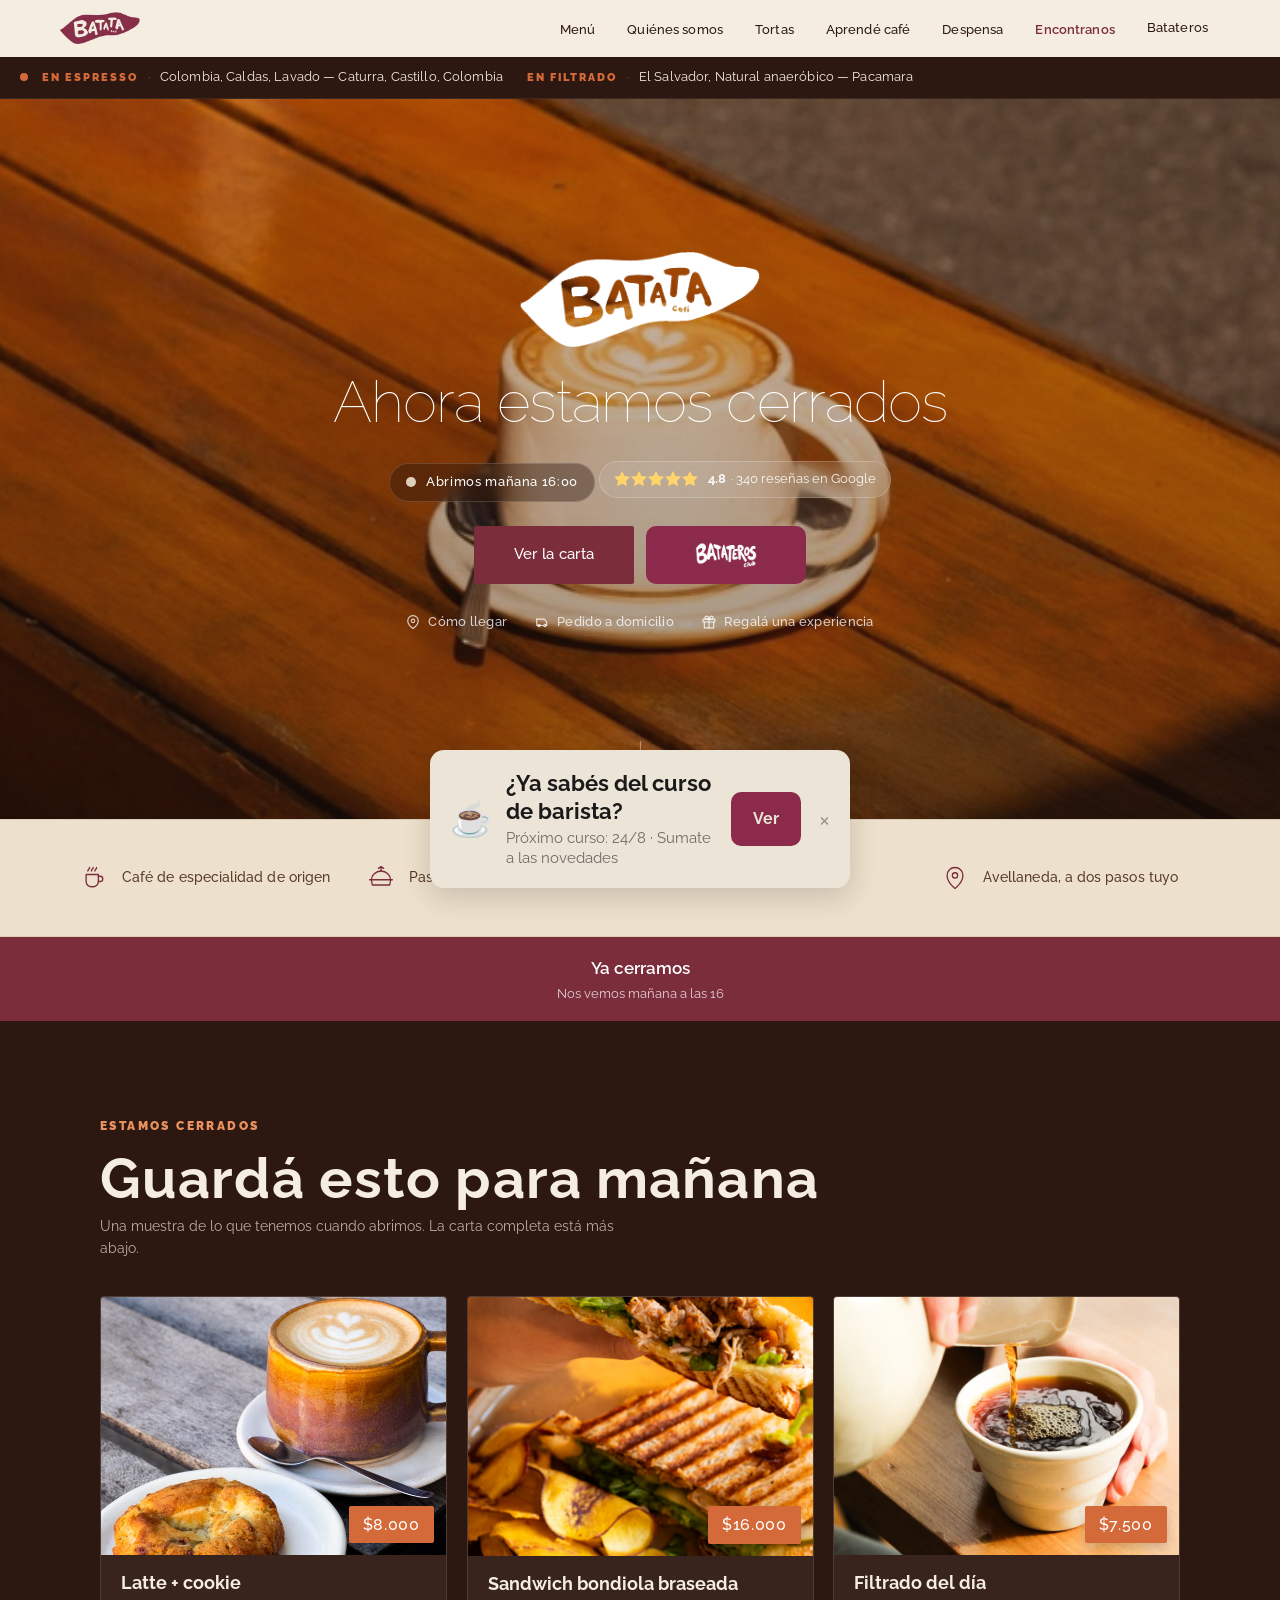
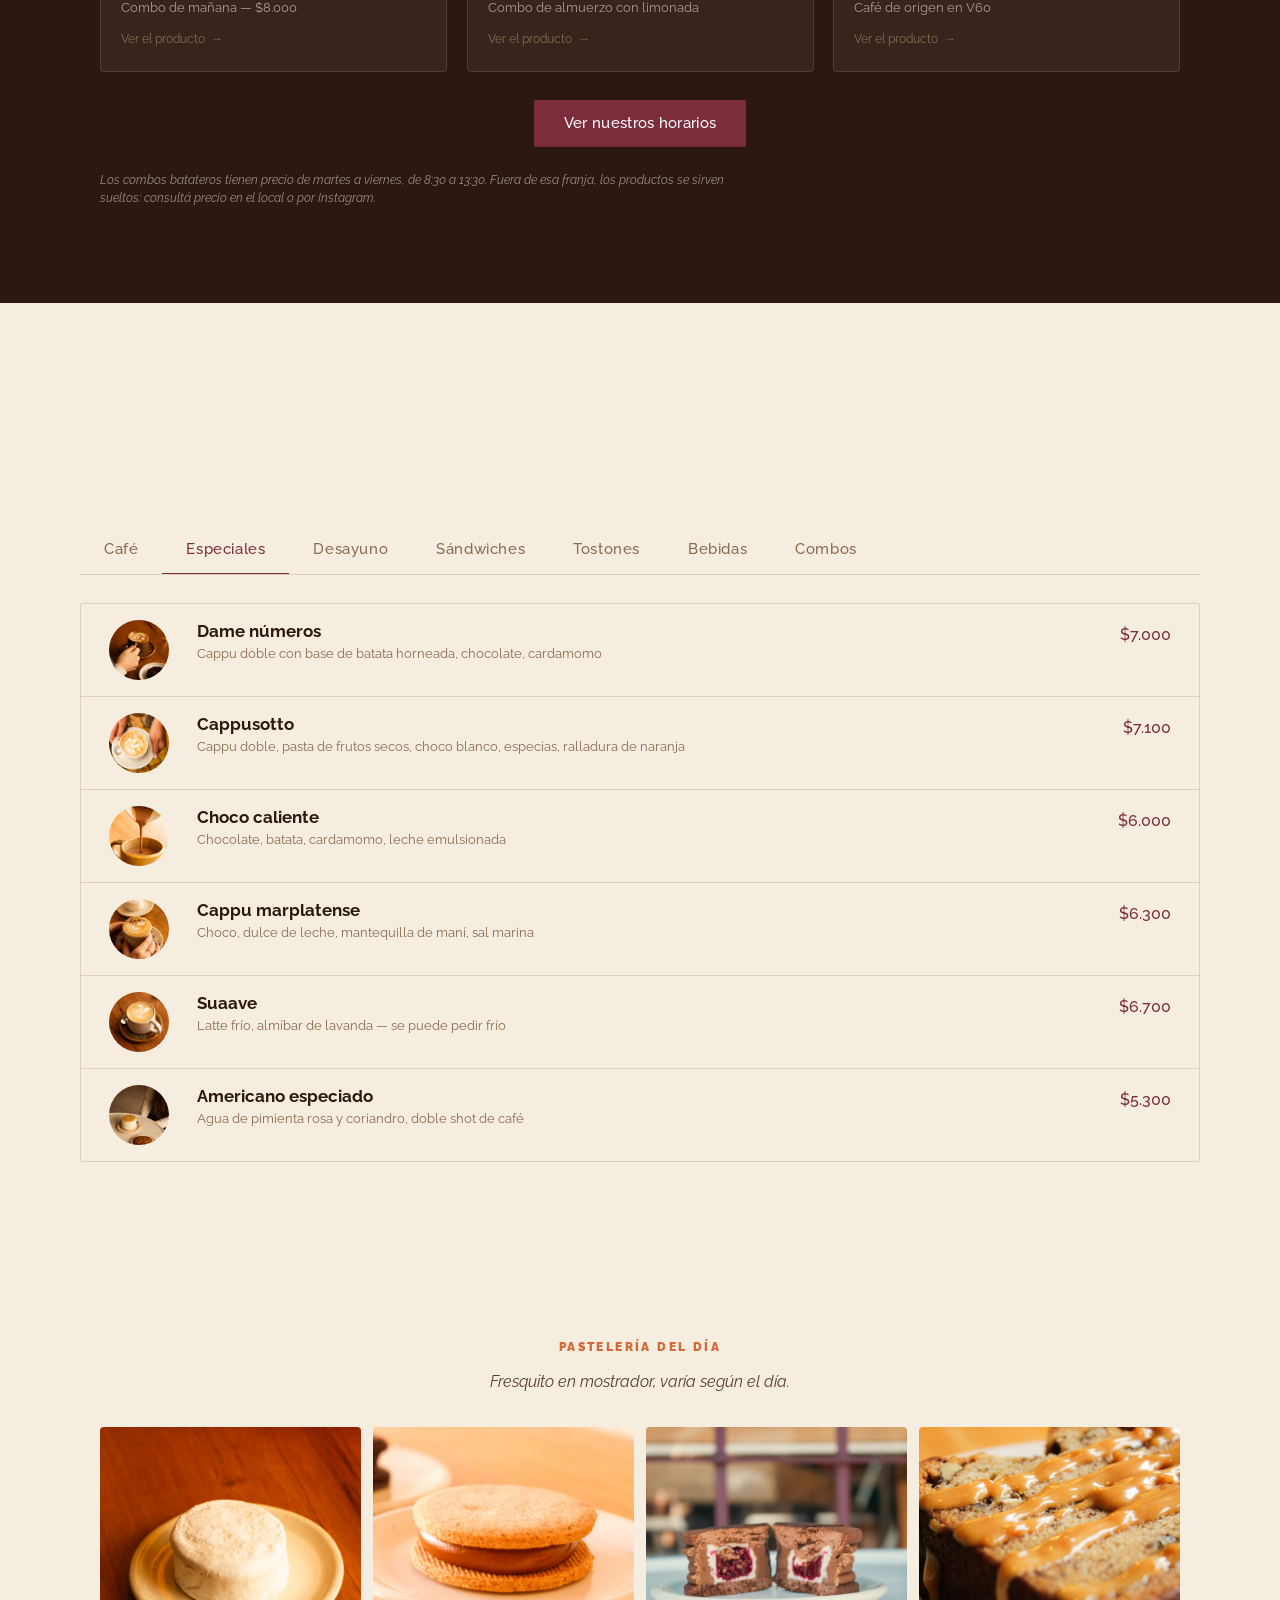
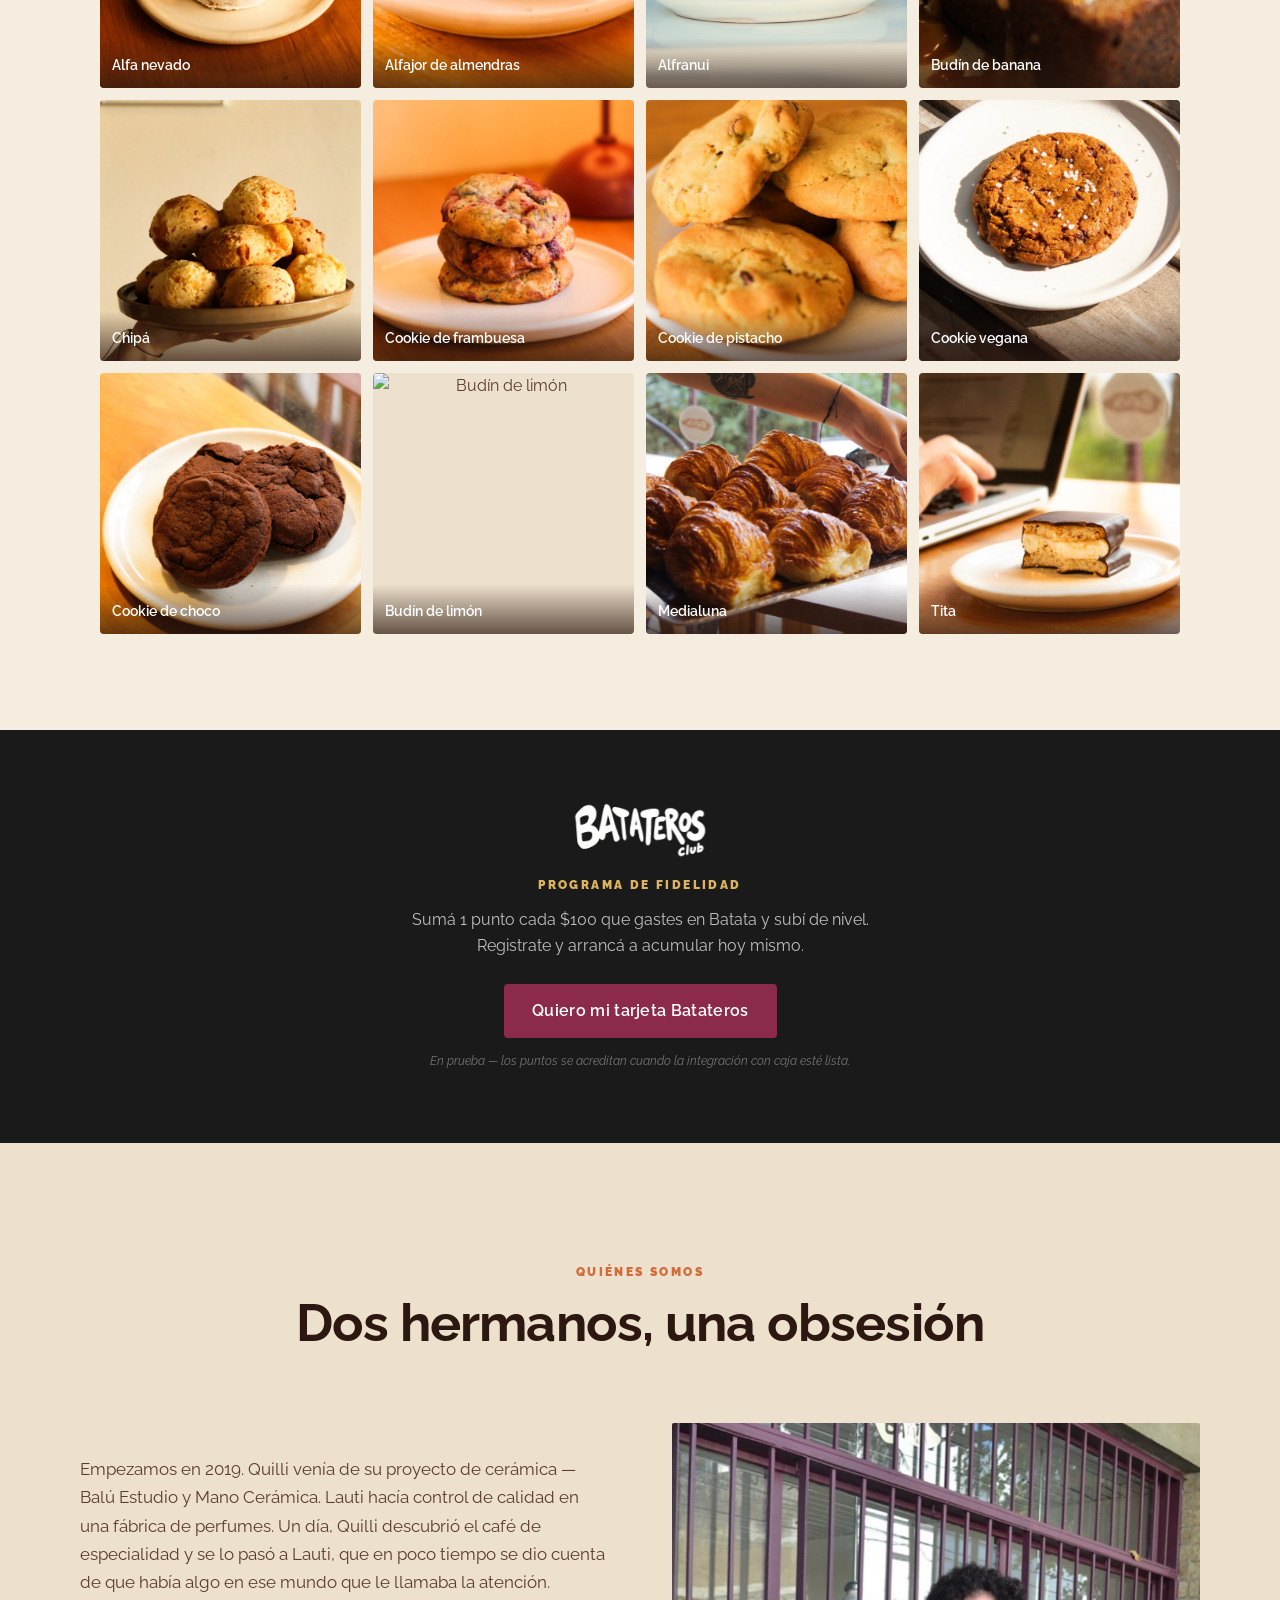
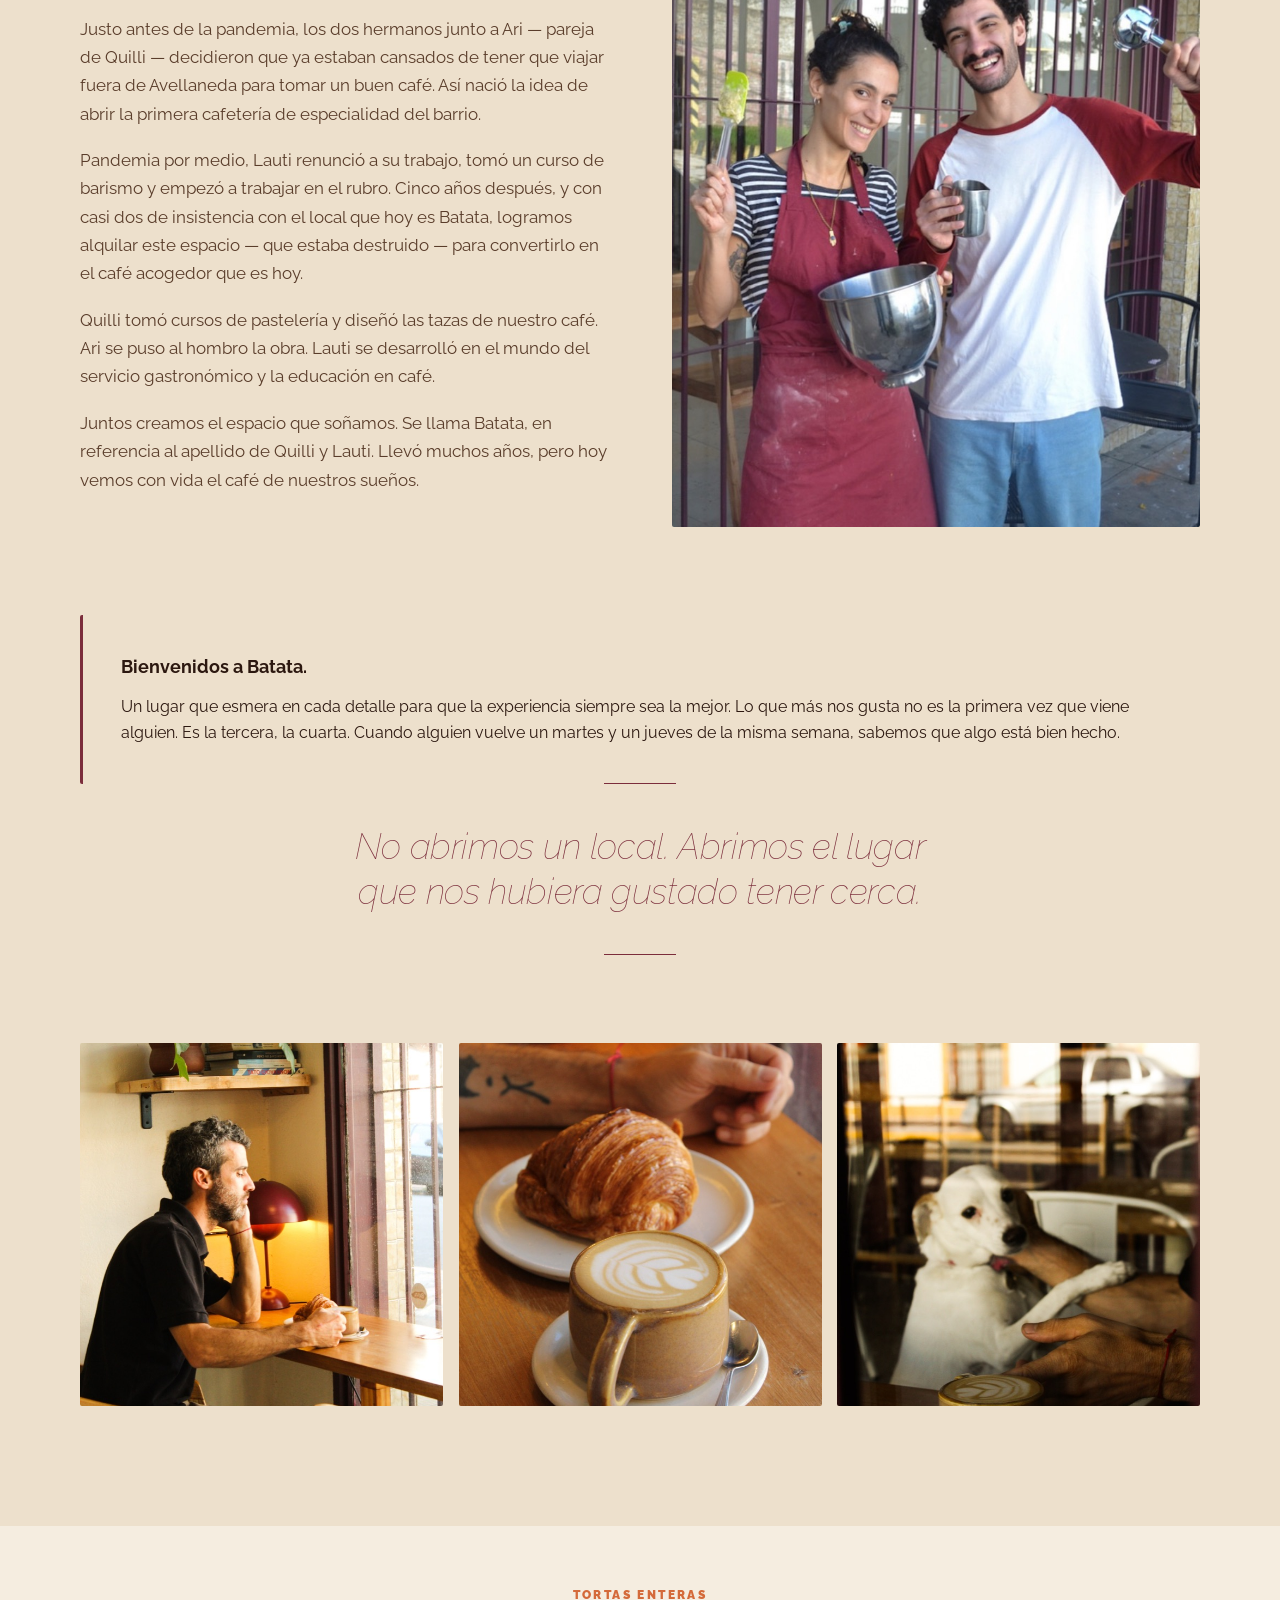
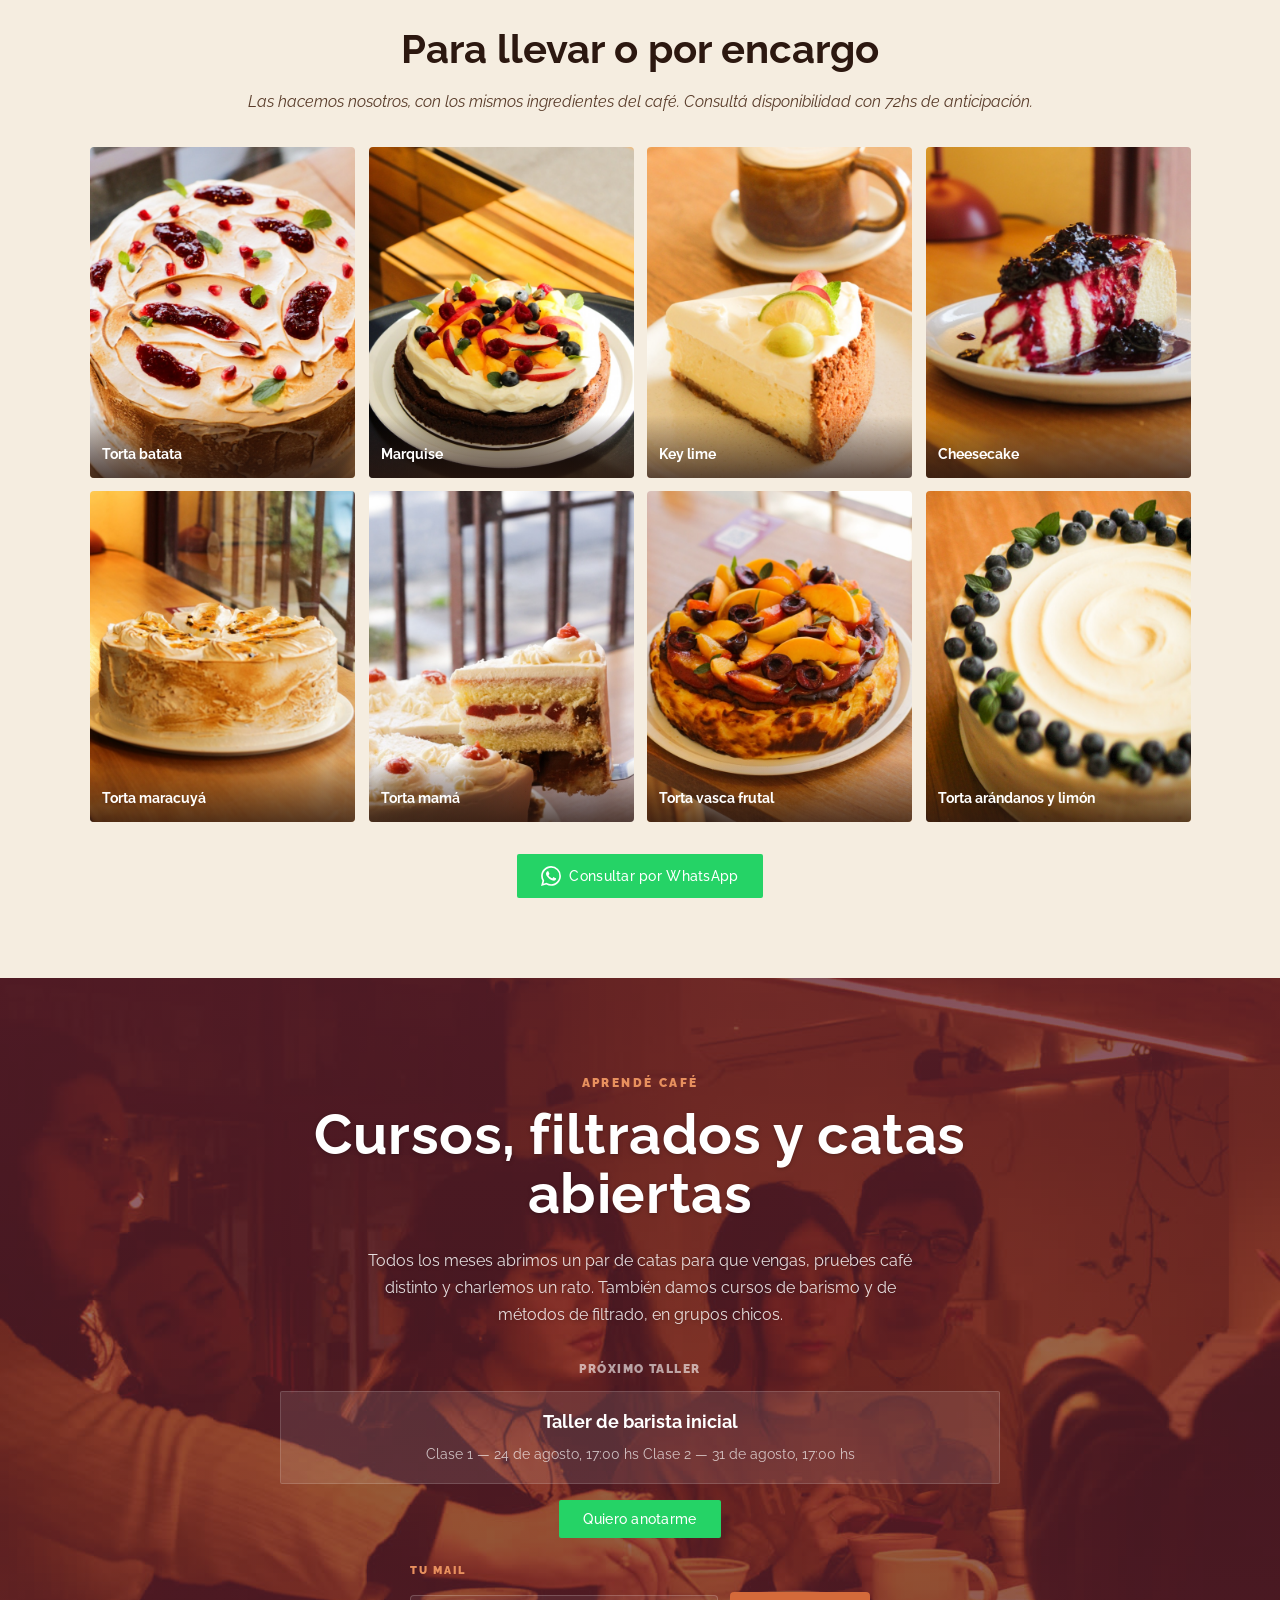
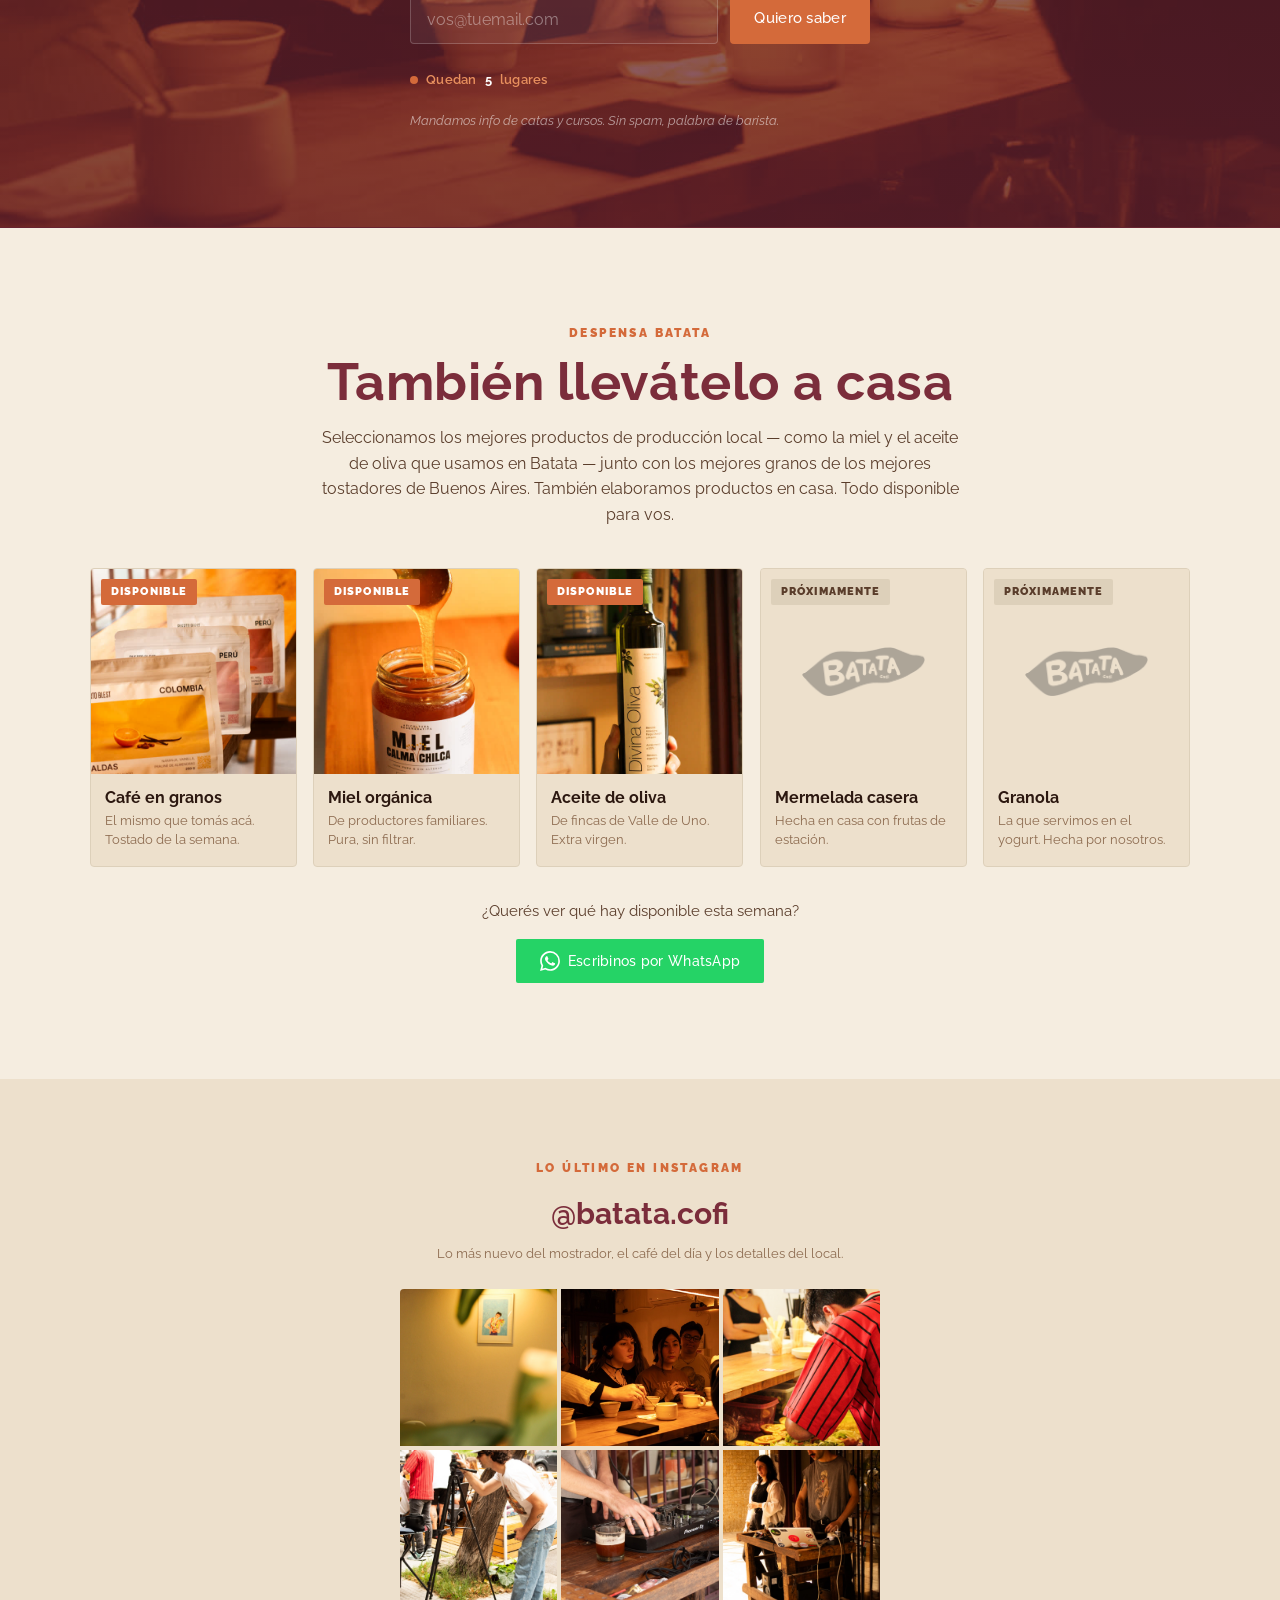
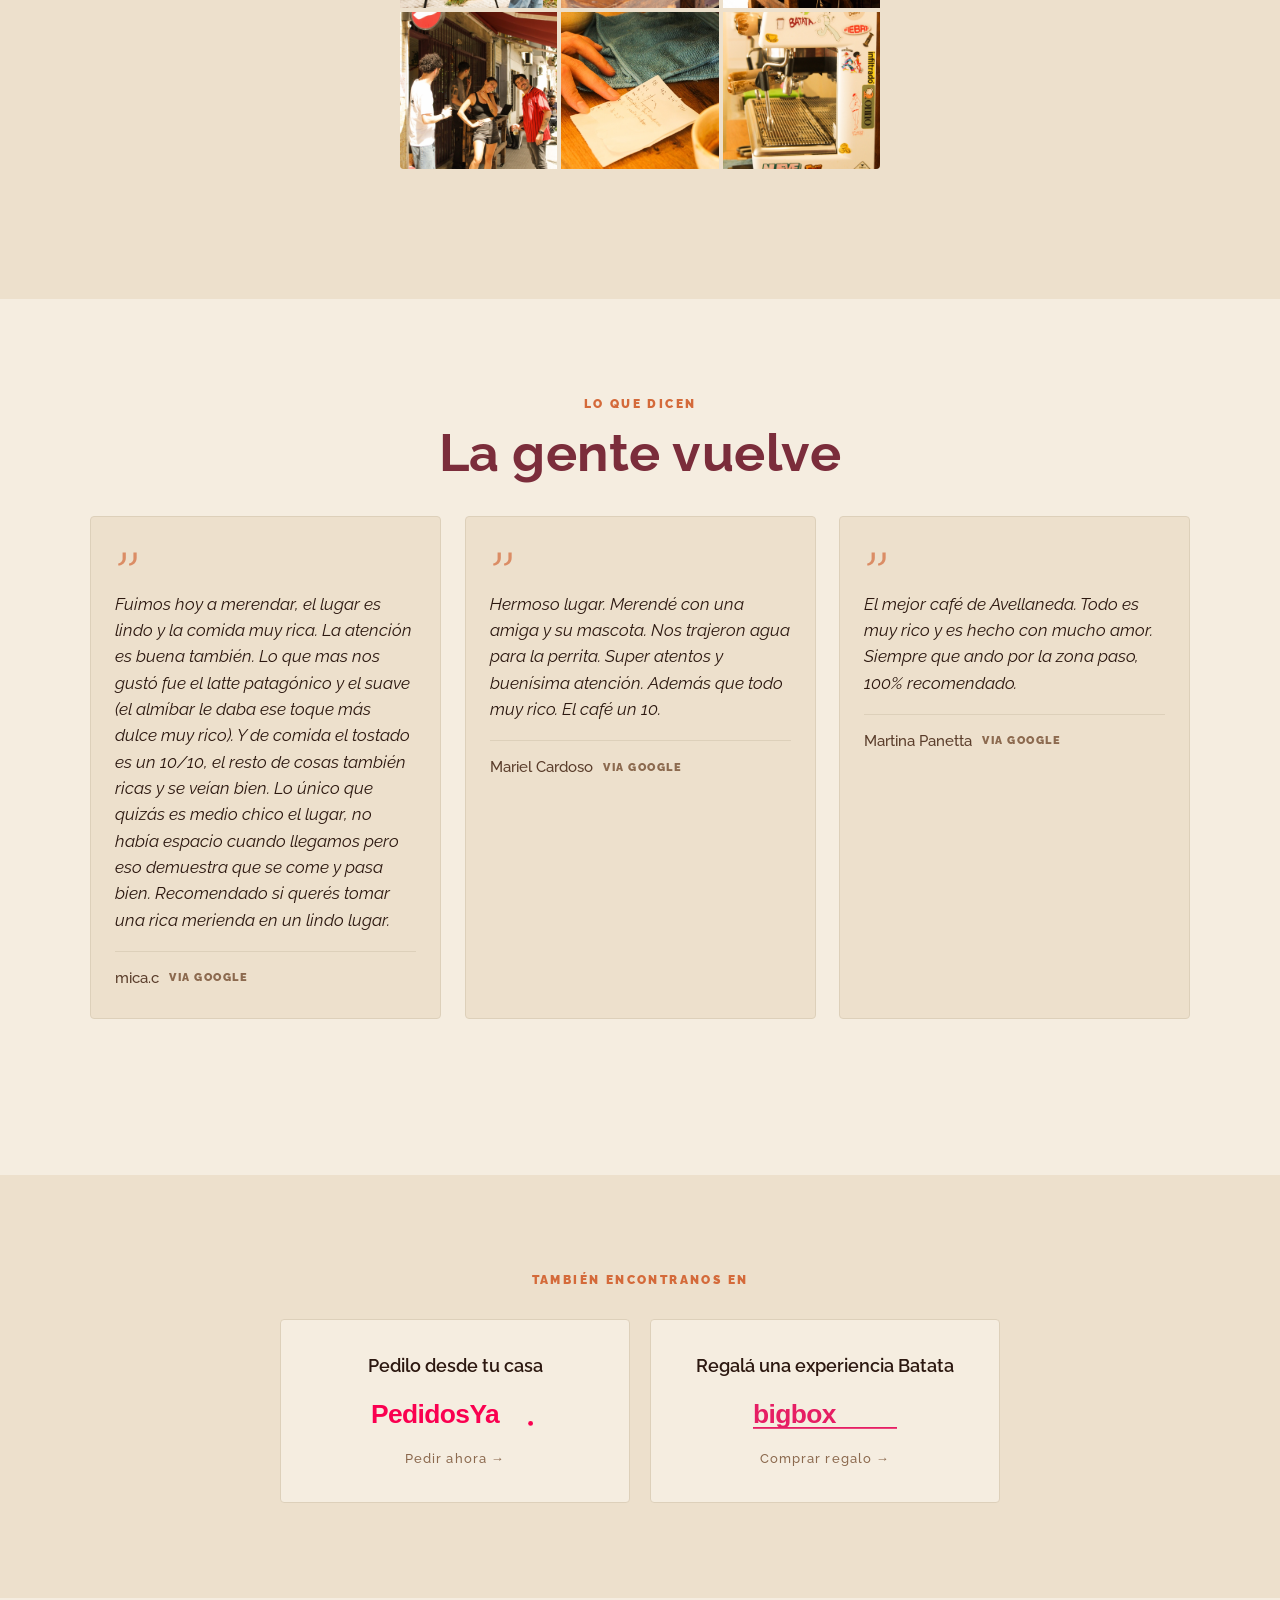
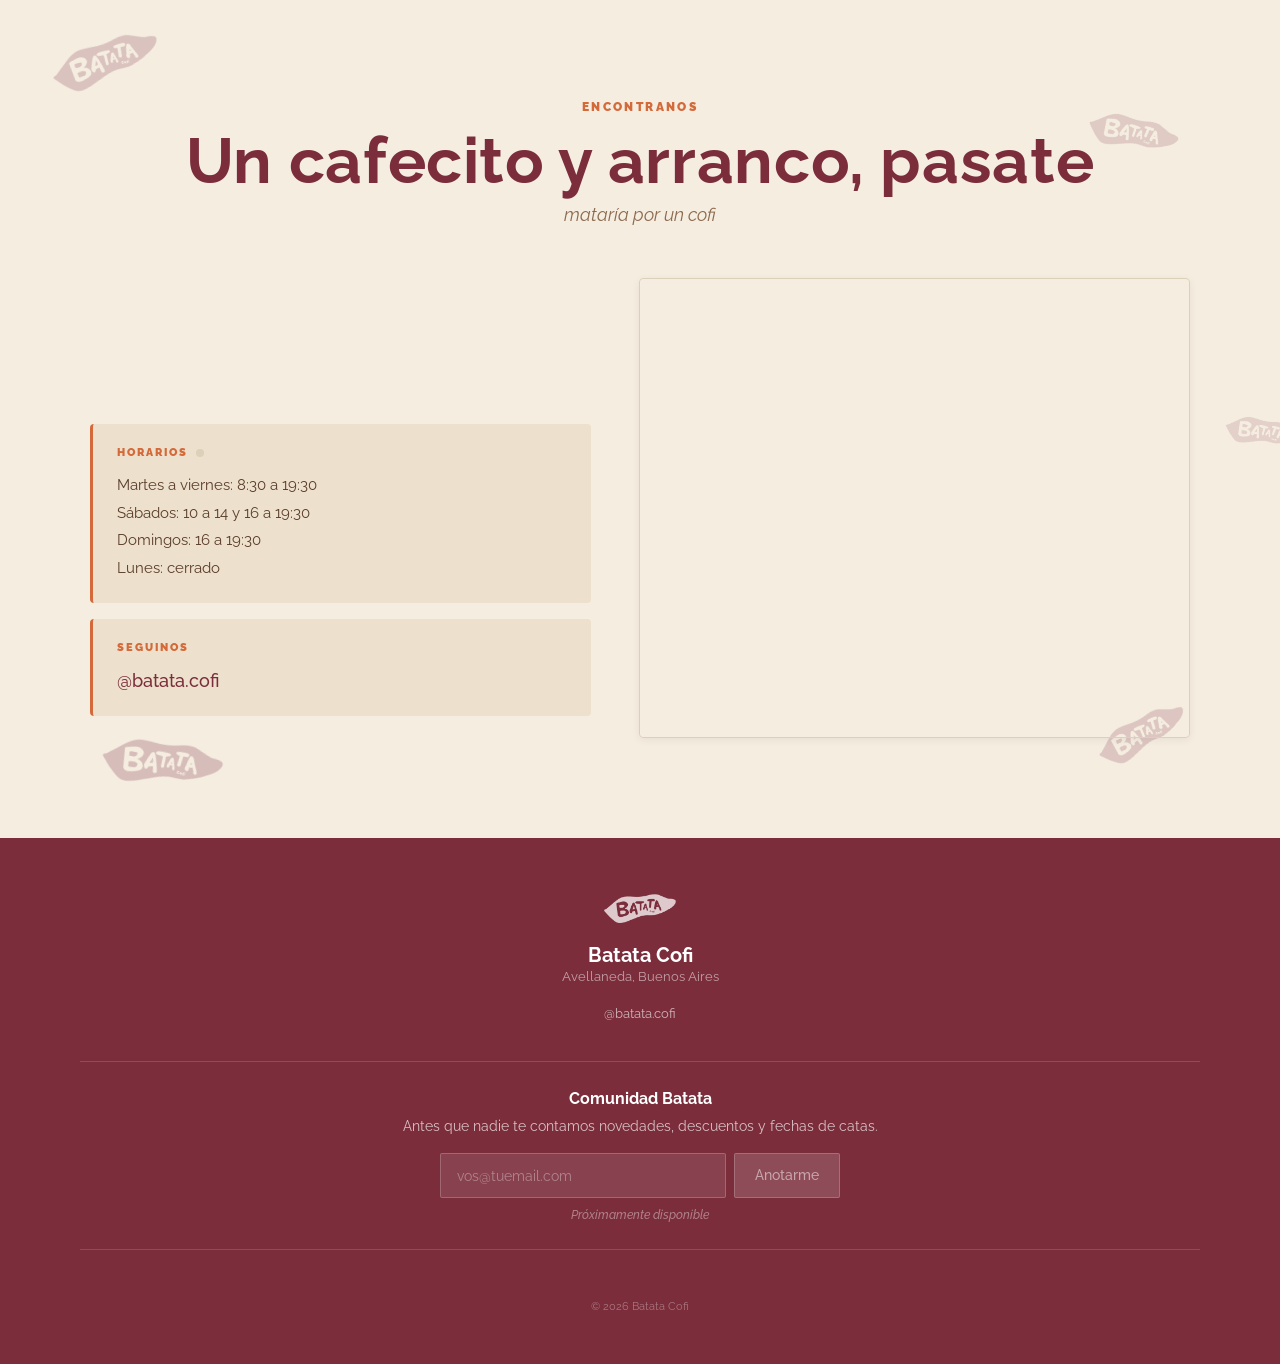
==== commit 8b229d88: "Quitar precio del catalogo de tortas y actualizar reseñas a 340 Iguala el repo de prueba con producc" ====
--- a/index.html
+++ b/index.html
@@ -48,7 +48,7 @@
     var bataterosClient = window.supabase.createClient(BATATEROS_SUPABASE_URL, BATATEROS_SUPABASE_ANON_KEY);
   </script>
 
-  <link rel="stylesheet" href="css/styles-v25.css?v=25zr">
+  <link rel="stylesheet" href="css/styles-v25.css?v=25zt">
 
   <script type="application/ld+json">
   {
@@ -139,11 +139,11 @@
           <span class="store-status__message">Cargando…</span>
         </div>
 
-        <a class="hero__rating" href="https://www.google.com/maps/search/?api=1&query=Batata+Cofi+Florentino+Ameghino+908+Avellaneda" target="_blank" rel="noopener" aria-label="4.8 estrellas en Google con 337 reseñas">
+        <a class="hero__rating" href="https://www.google.com/maps/search/?api=1&query=Batata+Cofi+Florentino+Ameghino+908+Avellaneda" target="_blank" rel="noopener" aria-label="4.8 estrellas en Google con 340 reseñas">
           <span class="hero__rating-stars" aria-hidden="true">
             <svg viewBox="0 0 84 16" width="84" height="16" fill="currentColor"><path d="M8 0l2.47 5 5.53.8-4 3.9.94 5.5L8 12.6 3.06 15.2 4 9.7 0 5.8l5.53-.8L8 0zm17 0l2.47 5 5.53.8-4 3.9.94 5.5L25 12.6 20.06 15.2 21 9.7l-4-3.9 5.53-.8L25 0zm17 0l2.47 5 5.53.8-4 3.9.94 5.5L42 12.6l-4.94 2.6L38 9.7l-4-3.9 5.53-.8L42 0zm17 0l2.47 5 5.53.8-4 3.9.94 5.5L59 12.6l-4.94 2.6L55 9.7l-4-3.9 5.53-.8L59 0zm17 0l2.47 5 5.53.8-4 3.9.94 5.5L76 12.6l-4.94 2.6L72 9.7l-4-3.9 5.53-.8L76 0z"/></svg>
           </span>
-          <span class="hero__rating-text"><strong>4.8</strong> · 337 reseñas en Google</span>
+          <span class="hero__rating-text"><strong>4.8</strong> · 340 reseñas en Google</span>
         </a>
 
         <div class="hero__ctas">
@@ -801,6 +801,6 @@
     <span class="mobile-cta-bar__arrow" aria-hidden="true">→</span>
   </a>
 
-  <script src="js/app-v25.js?v=29"></script>
+  <script src="js/app-v25.js?v=31"></script>
 </body>
 </html>
--- a/css/styles-v25.css
+++ b/css/styles-v25.css
@@ -1045,18 +1045,6 @@
   background: linear-gradient(transparent, rgba(44,24,16,0.75));
   text-align: left;
 }
-.torta-card__price {
-  position: absolute;
-  top: 10px;
-  right: 10px;
-  background: var(--cream);
-  color: var(--burgundy);
-  font-family: var(--font-accent);
-  font-size: 0.8125rem;
-  font-weight: 500;
-  padding: 4px 10px;
-  border-radius: 20px;
-}
 @media (min-width: 600px) {
   .tortas__grid { grid-template-columns: repeat(3, 1fr); }
 }
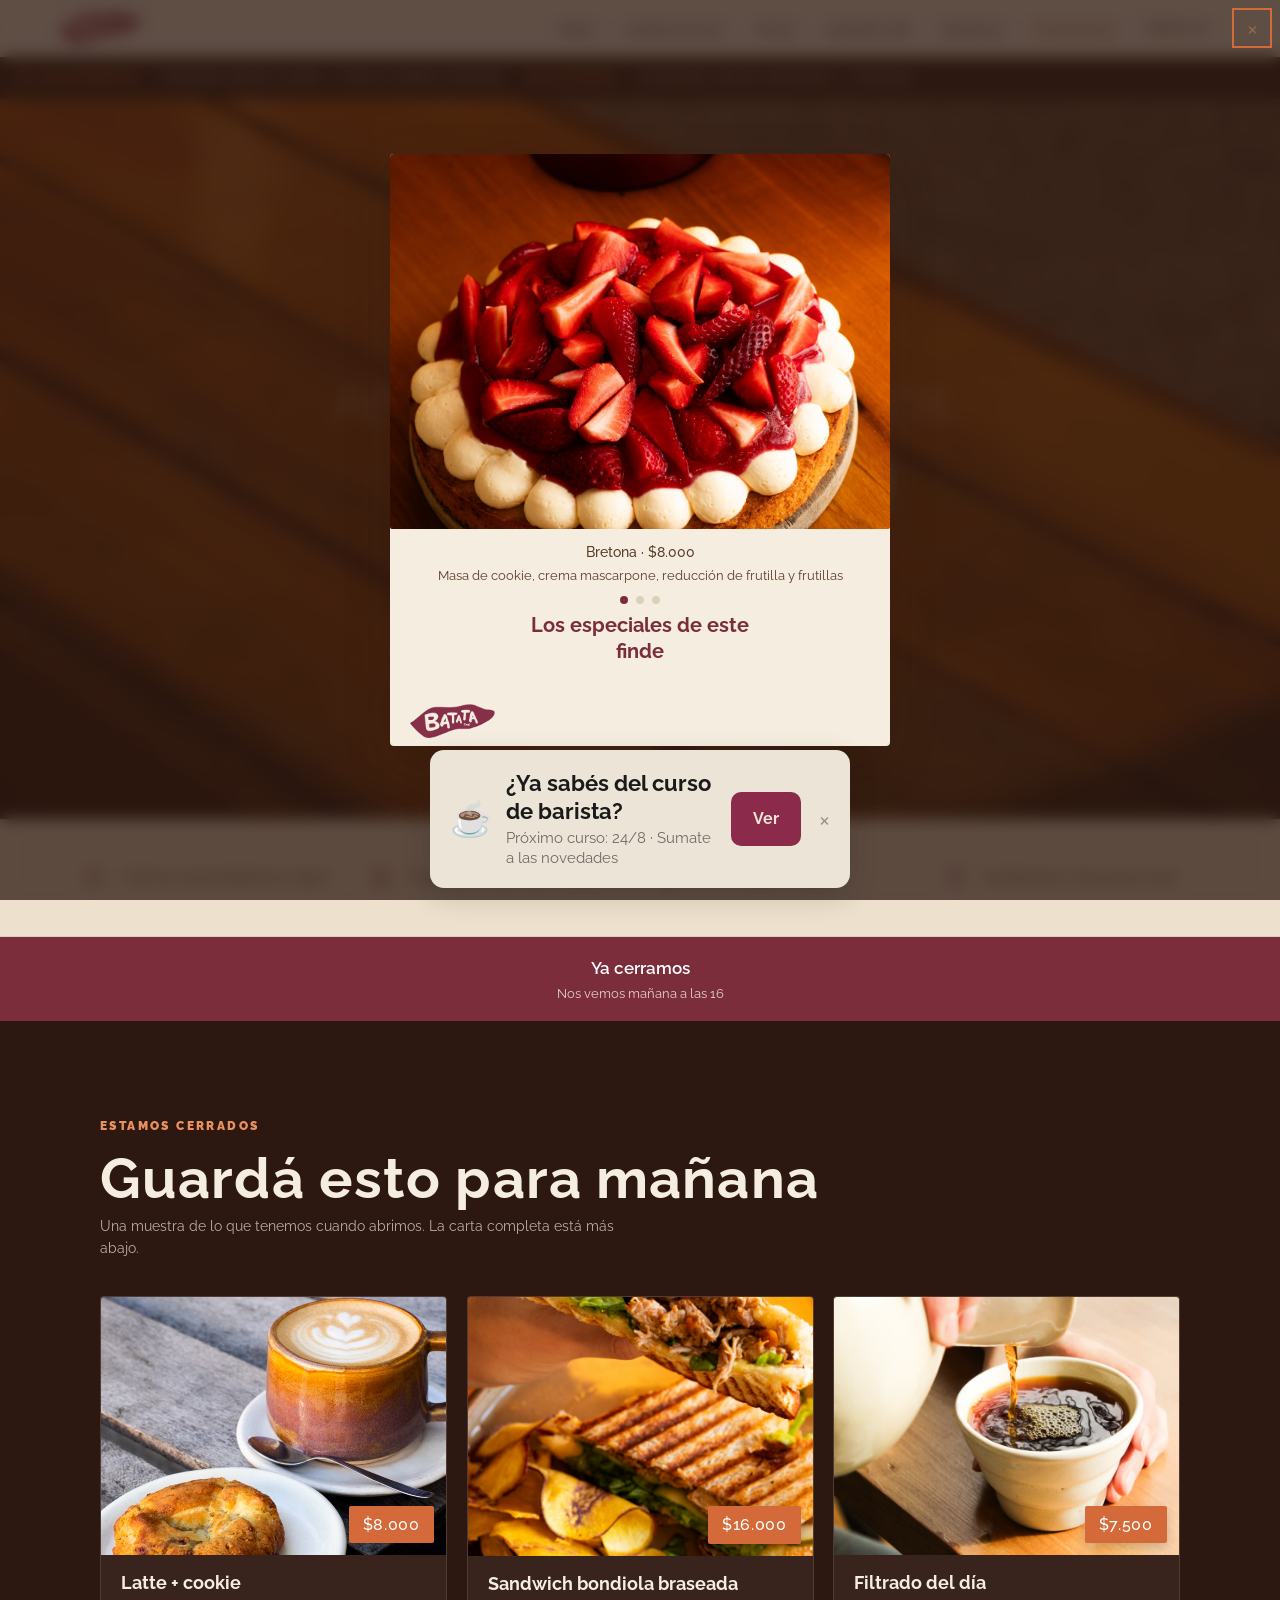
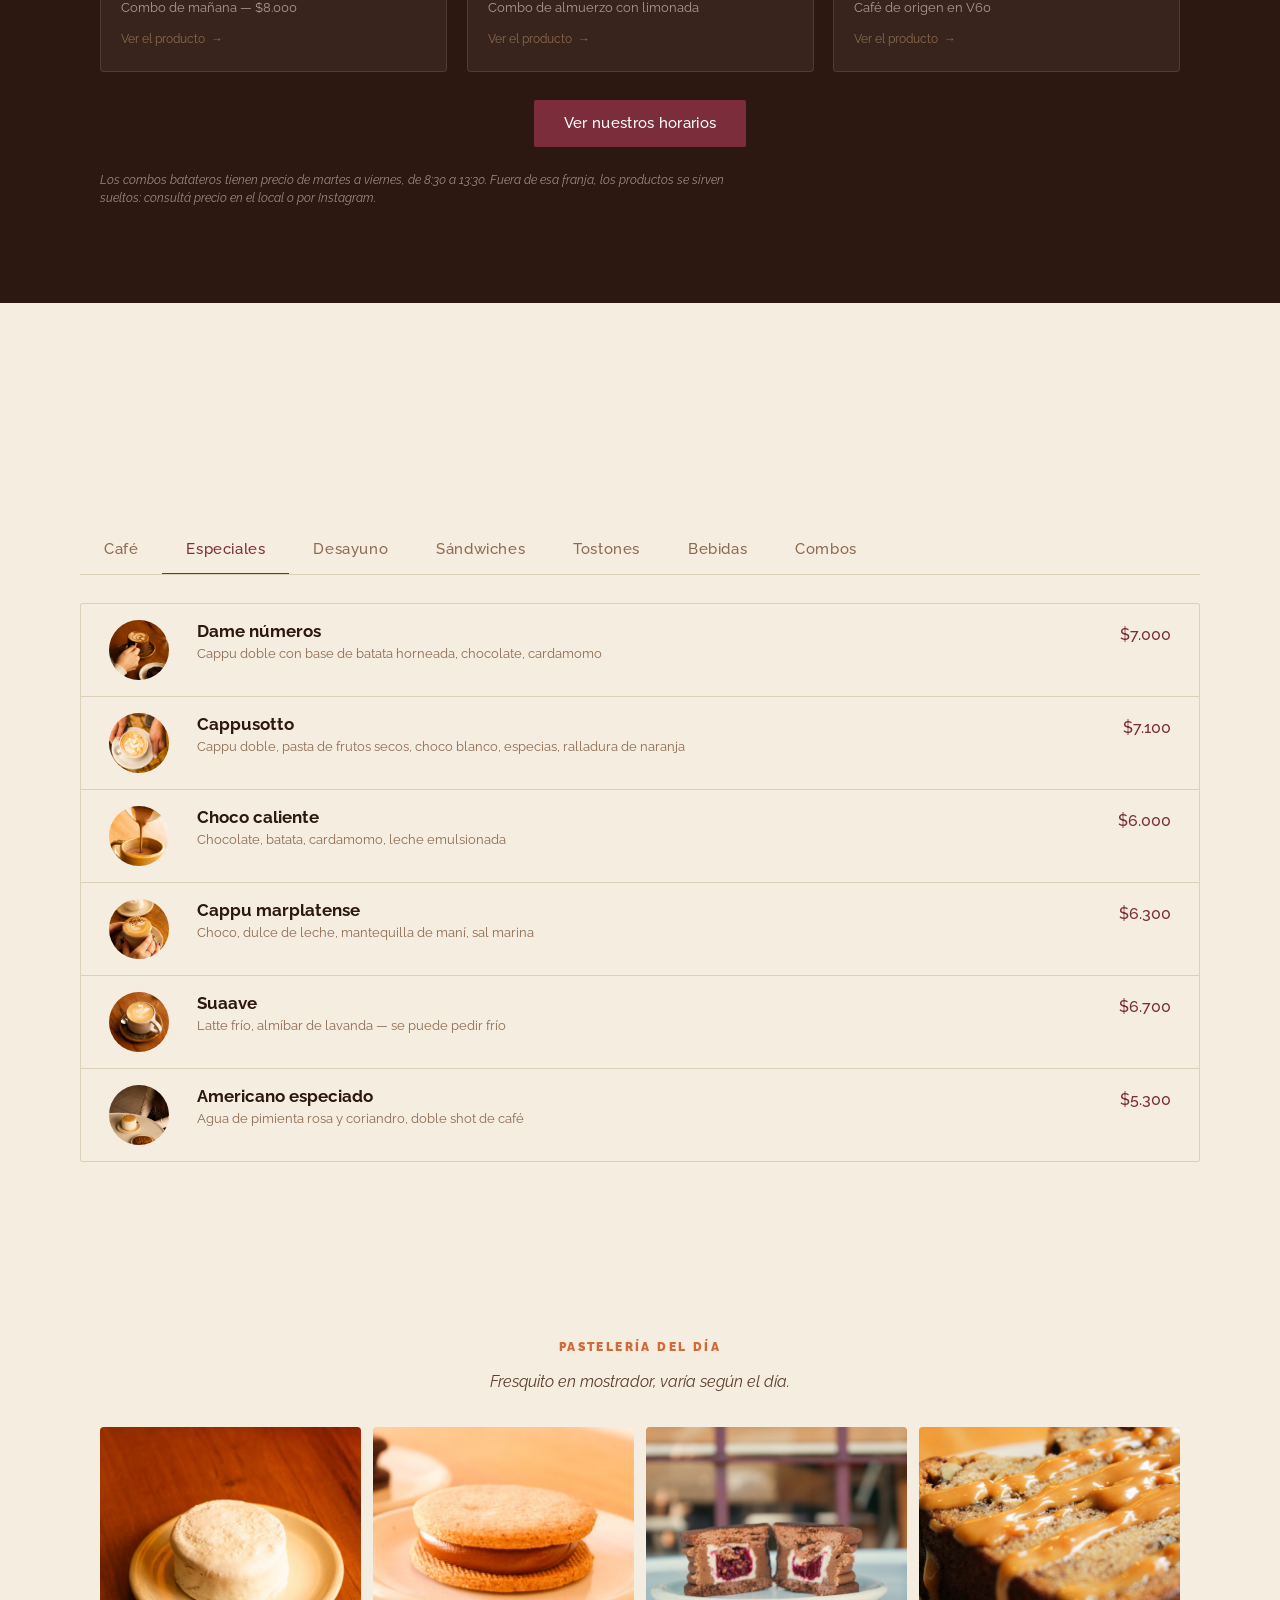
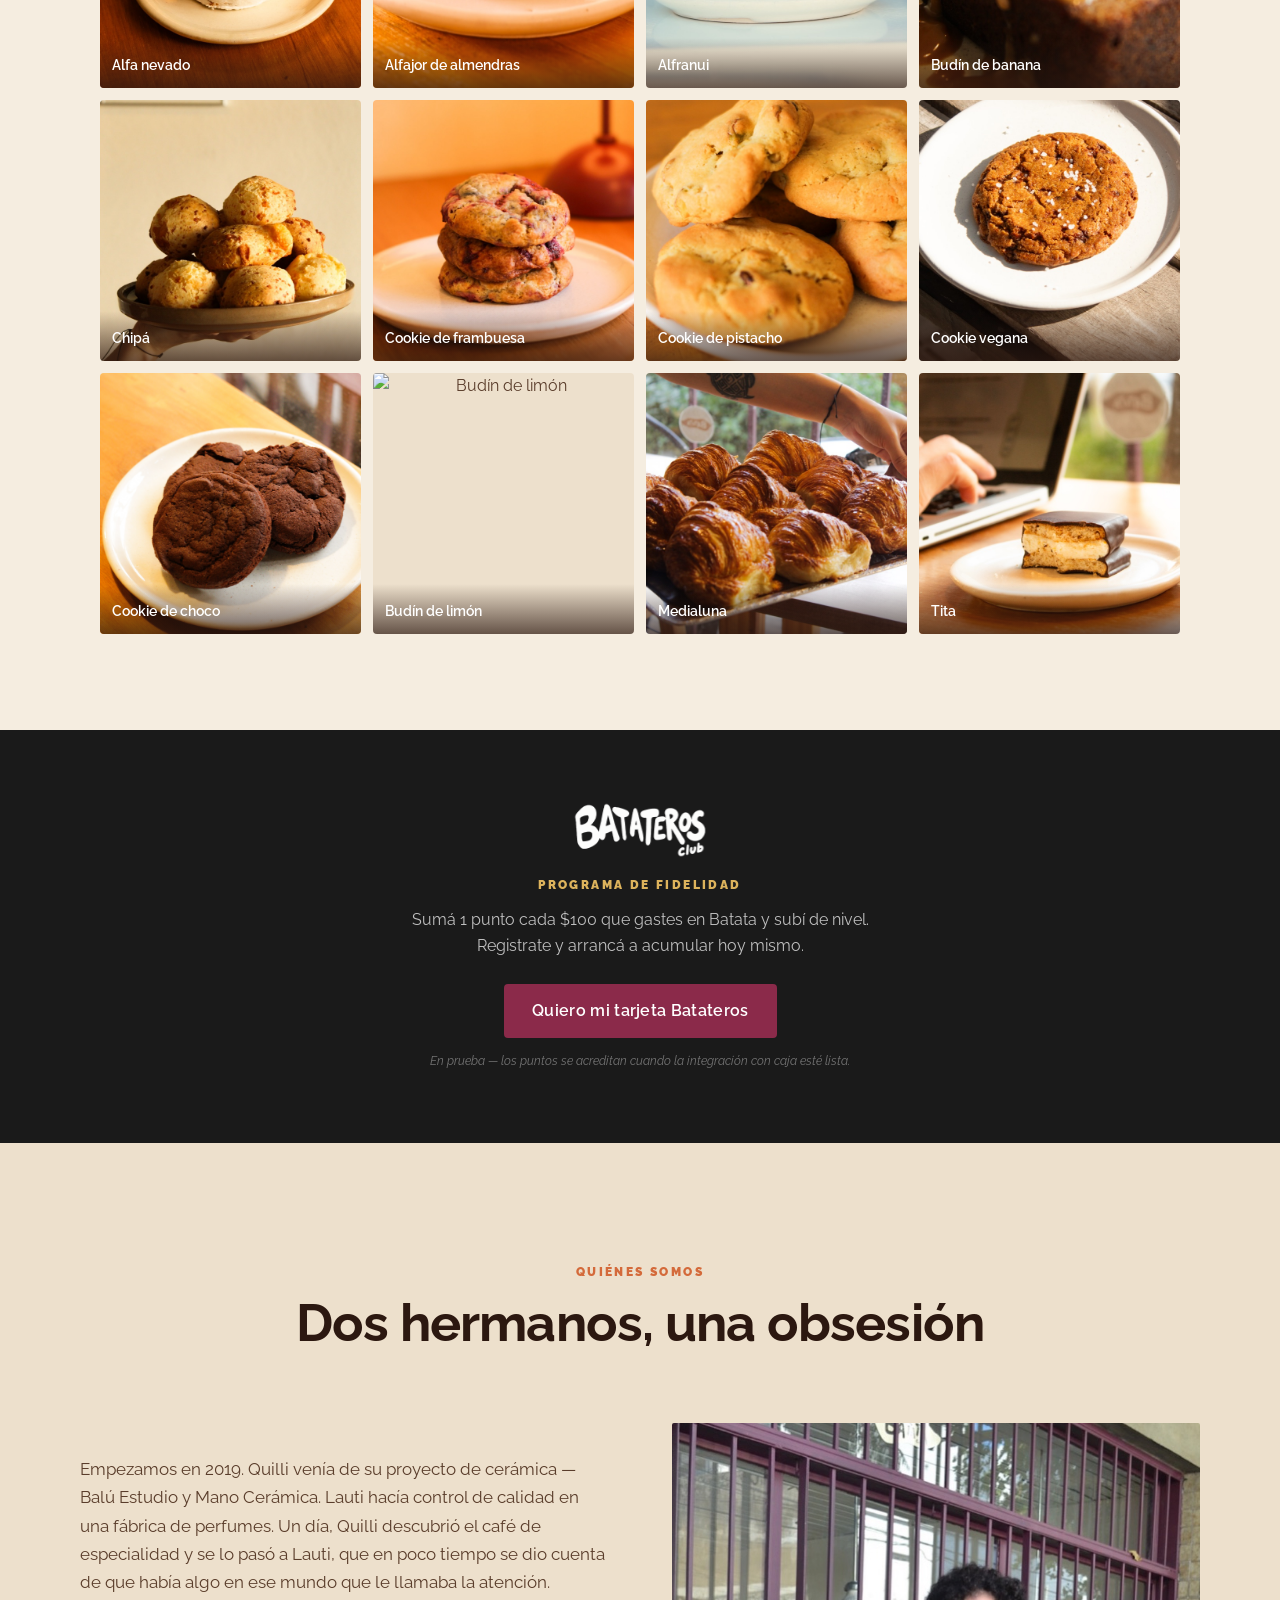
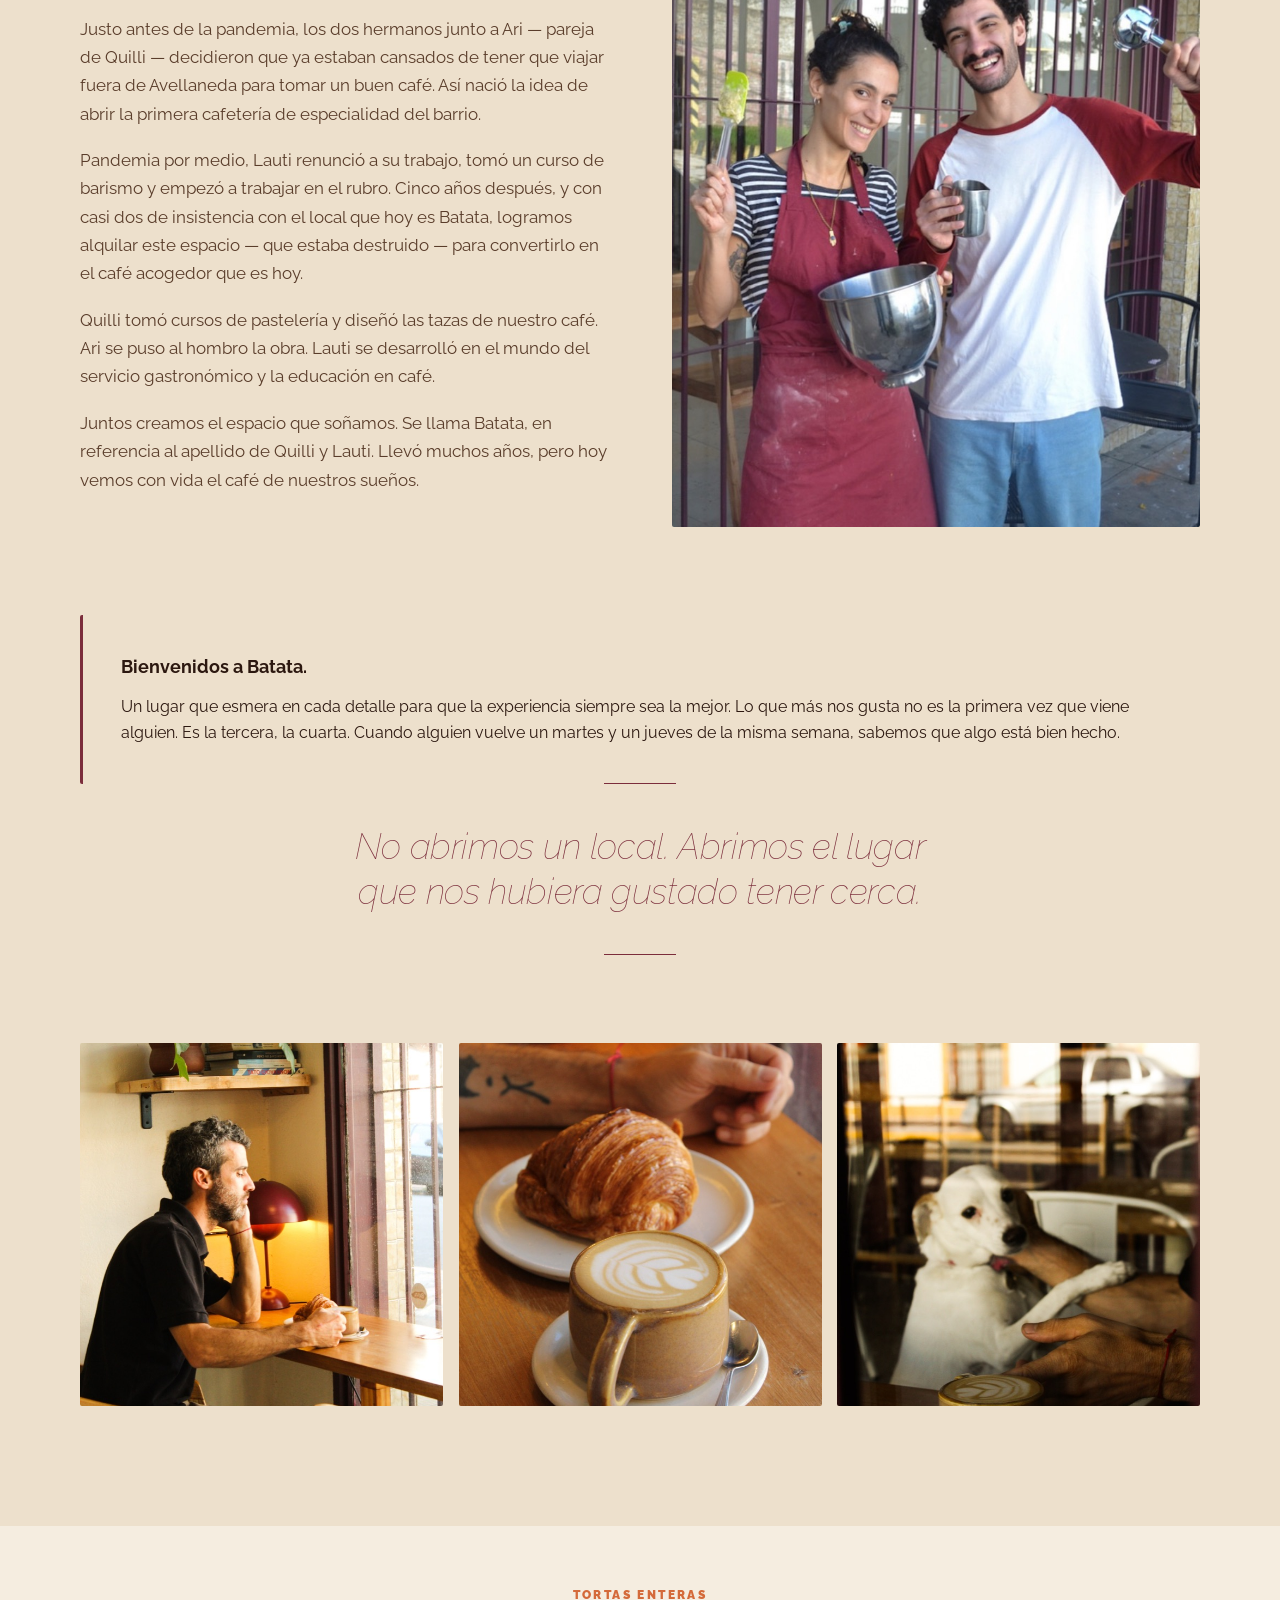
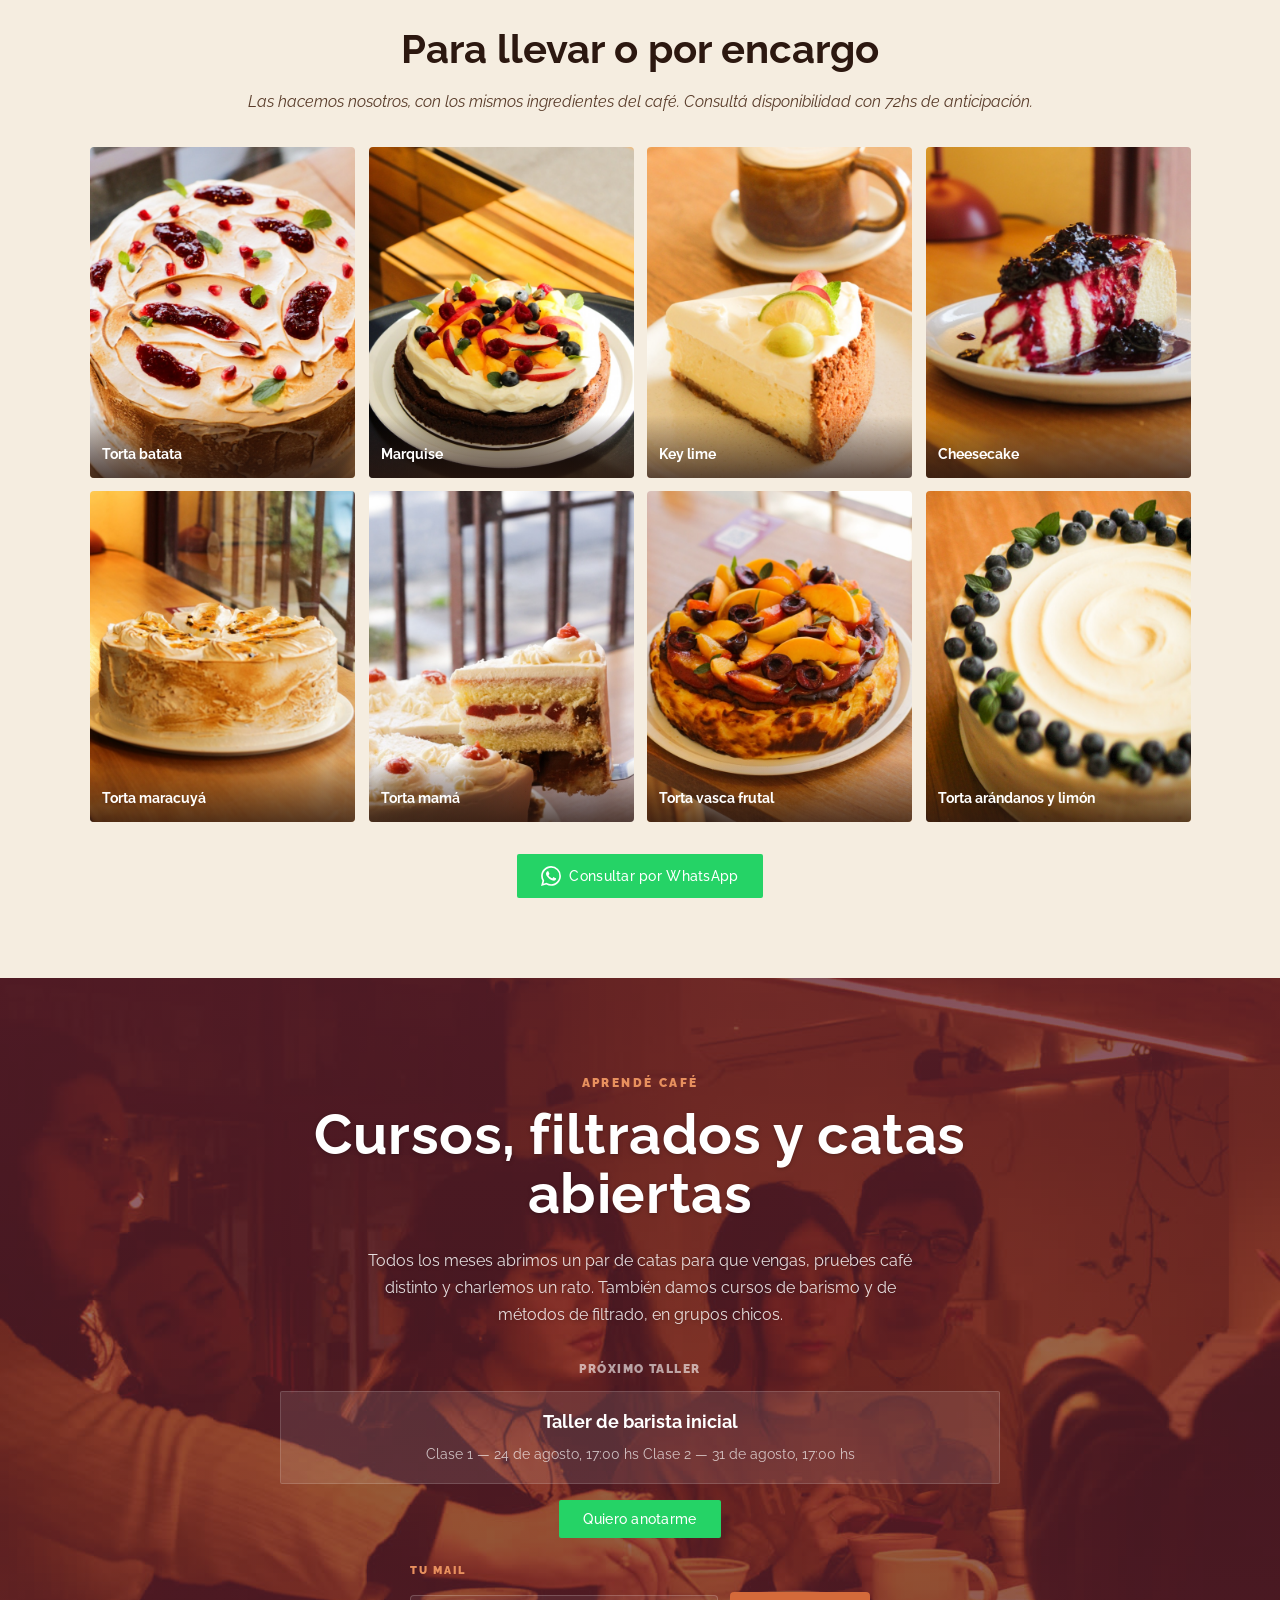
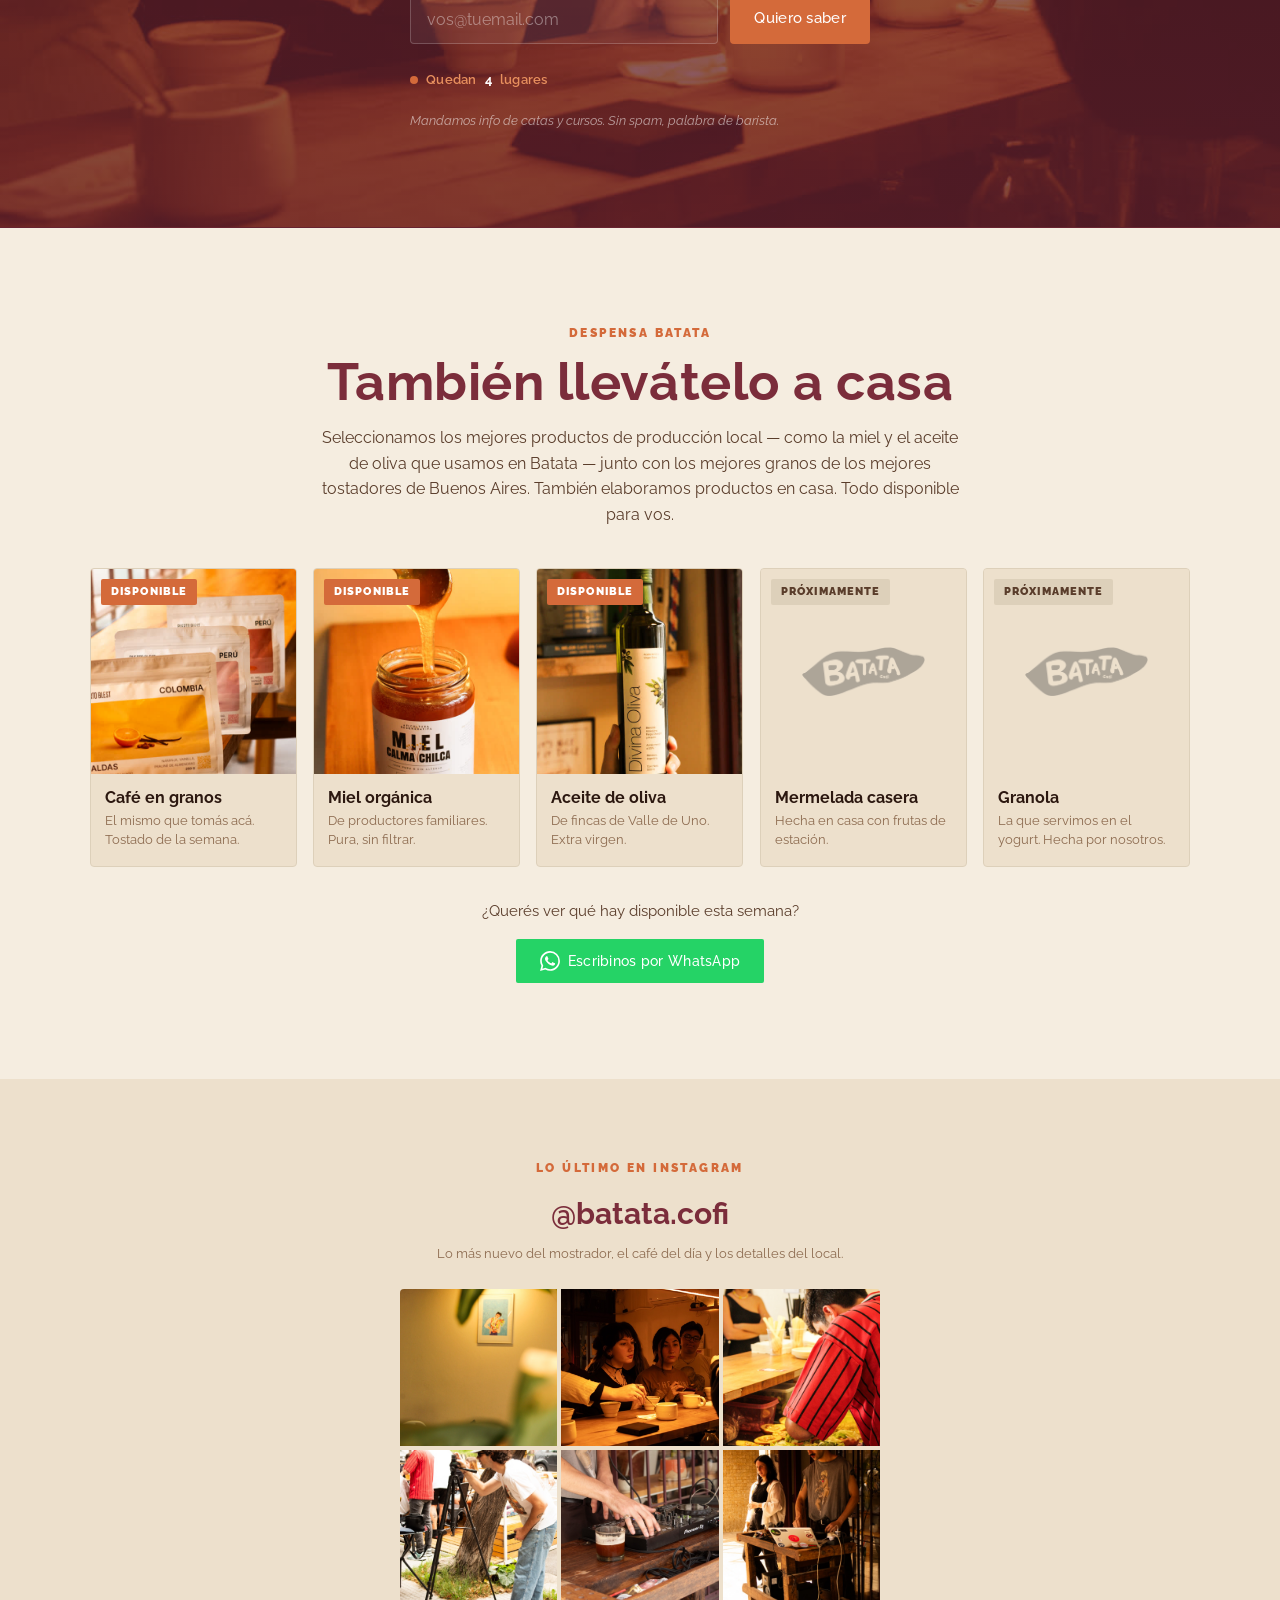
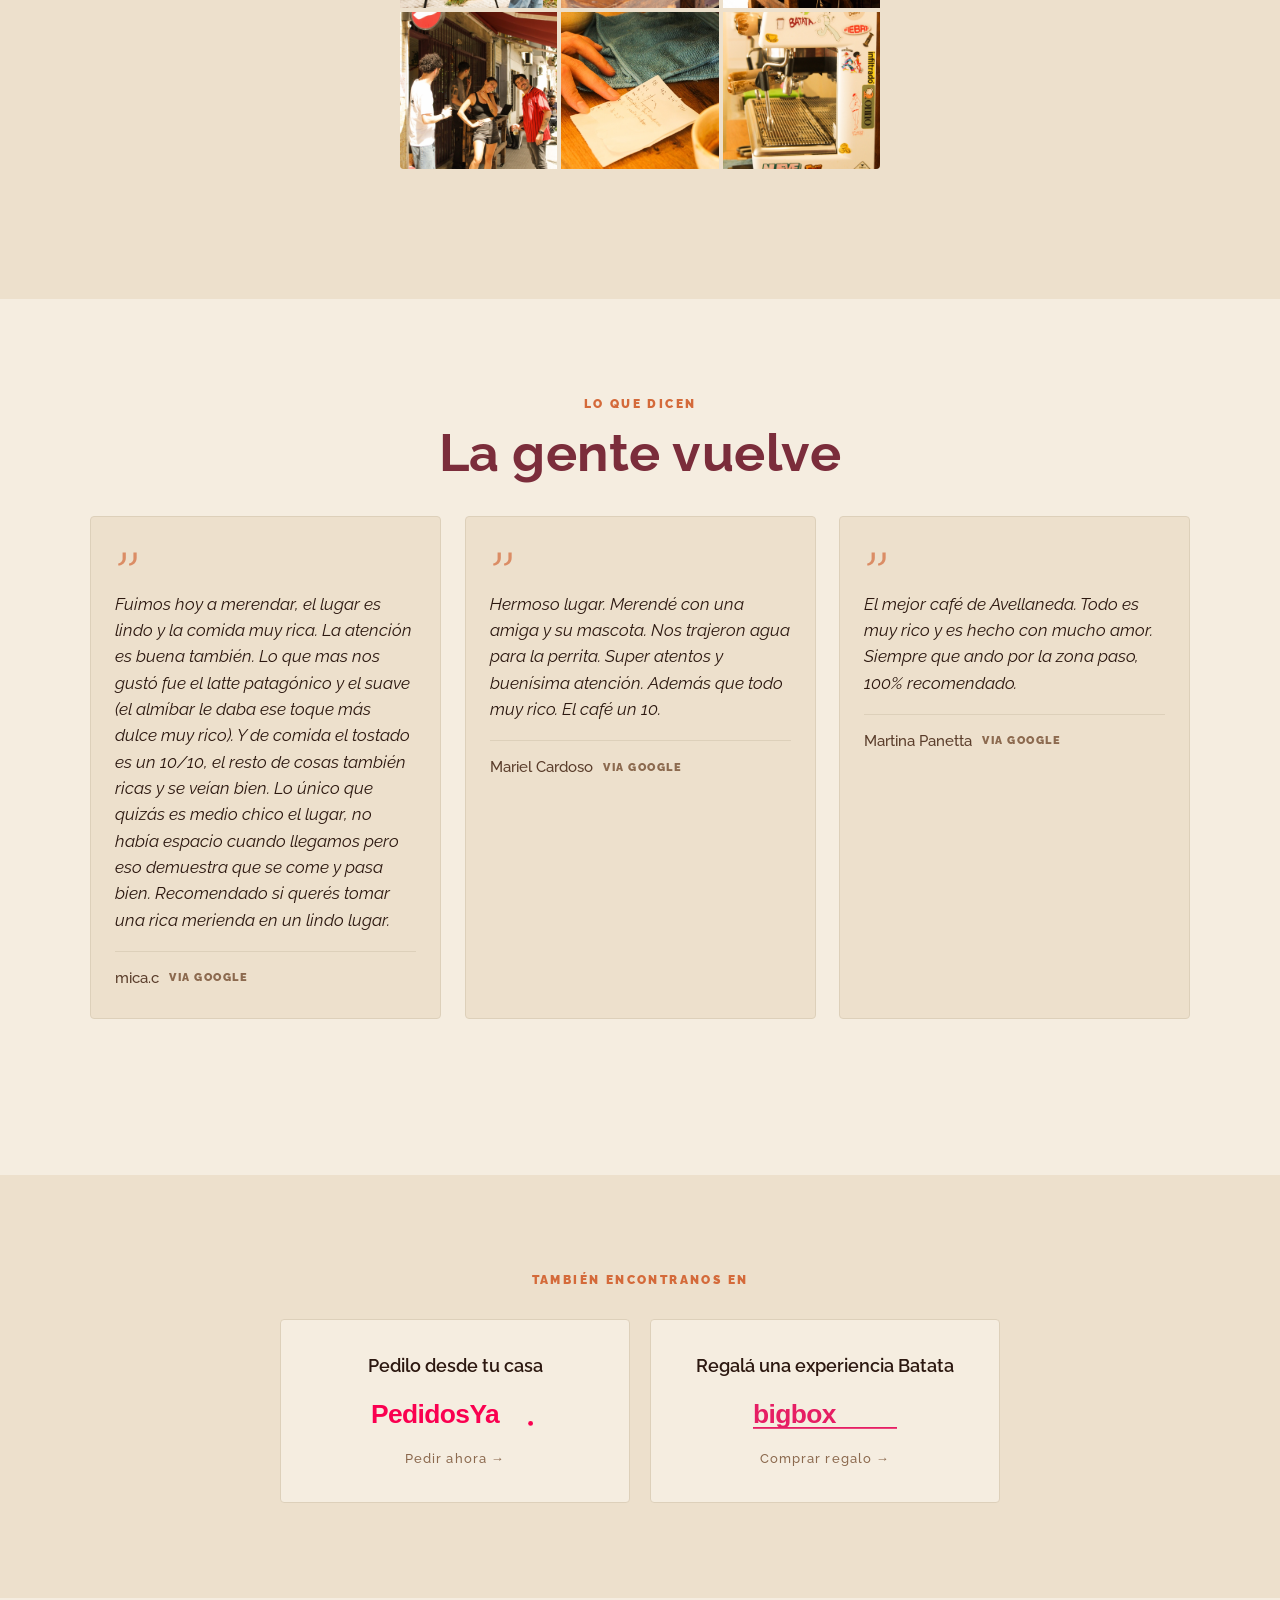
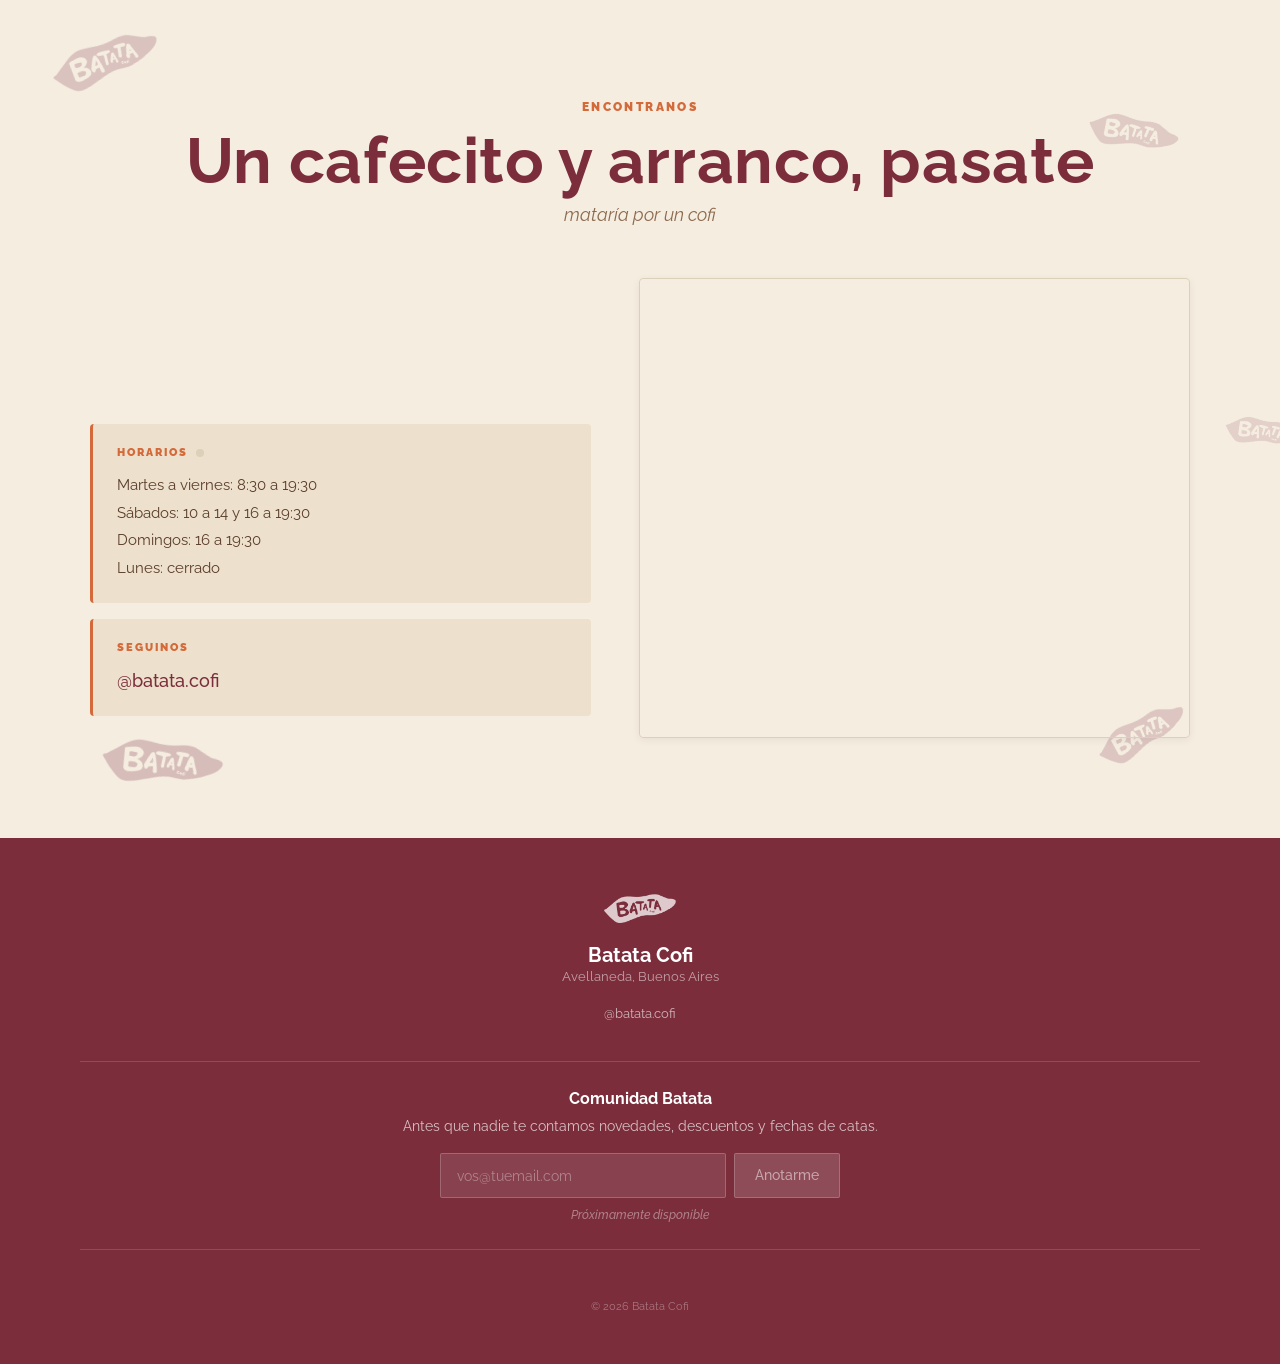
==== commit 47791fee: "Popup de tortas del finde tambien al deslizar hasta la carta Ademas de "Ver la carta", el popup sale" ====
--- a/index.html
+++ b/index.html
@@ -48,7 +48,7 @@
     var bataterosClient = window.supabase.createClient(BATATEROS_SUPABASE_URL, BATATEROS_SUPABASE_ANON_KEY);
   </script>
 
-  <link rel="stylesheet" href="css/styles-v25.css?v=25zt">
+  <link rel="stylesheet" href="css/styles-v25.css?v=25zu">
 
   <script type="application/ld+json">
   {
@@ -801,6 +801,6 @@
     <span class="mobile-cta-bar__arrow" aria-hidden="true">→</span>
   </a>
 
-  <script src="js/app-v25.js?v=31"></script>
+  <script src="js/app-v25.js?v=33"></script>
 </body>
 </html>
--- a/css/styles-v25.css
+++ b/css/styles-v25.css
@@ -2807,6 +2807,16 @@
   margin-top: 12px;
   text-align: center;
 }
+.product-modal__slide-desc {
+  font-family: 'Raleway', sans-serif;
+  font-size: 12.5px;
+  font-weight: 400;
+  line-height: 1.4;
+  color: var(--ink-mid);
+  margin-top: 4px;
+  padding: 0 16px;
+  text-align: center;
+}
 .product-modal__slide--tall img {
   aspect-ratio: 2 / 3;
   max-height: 62vh;
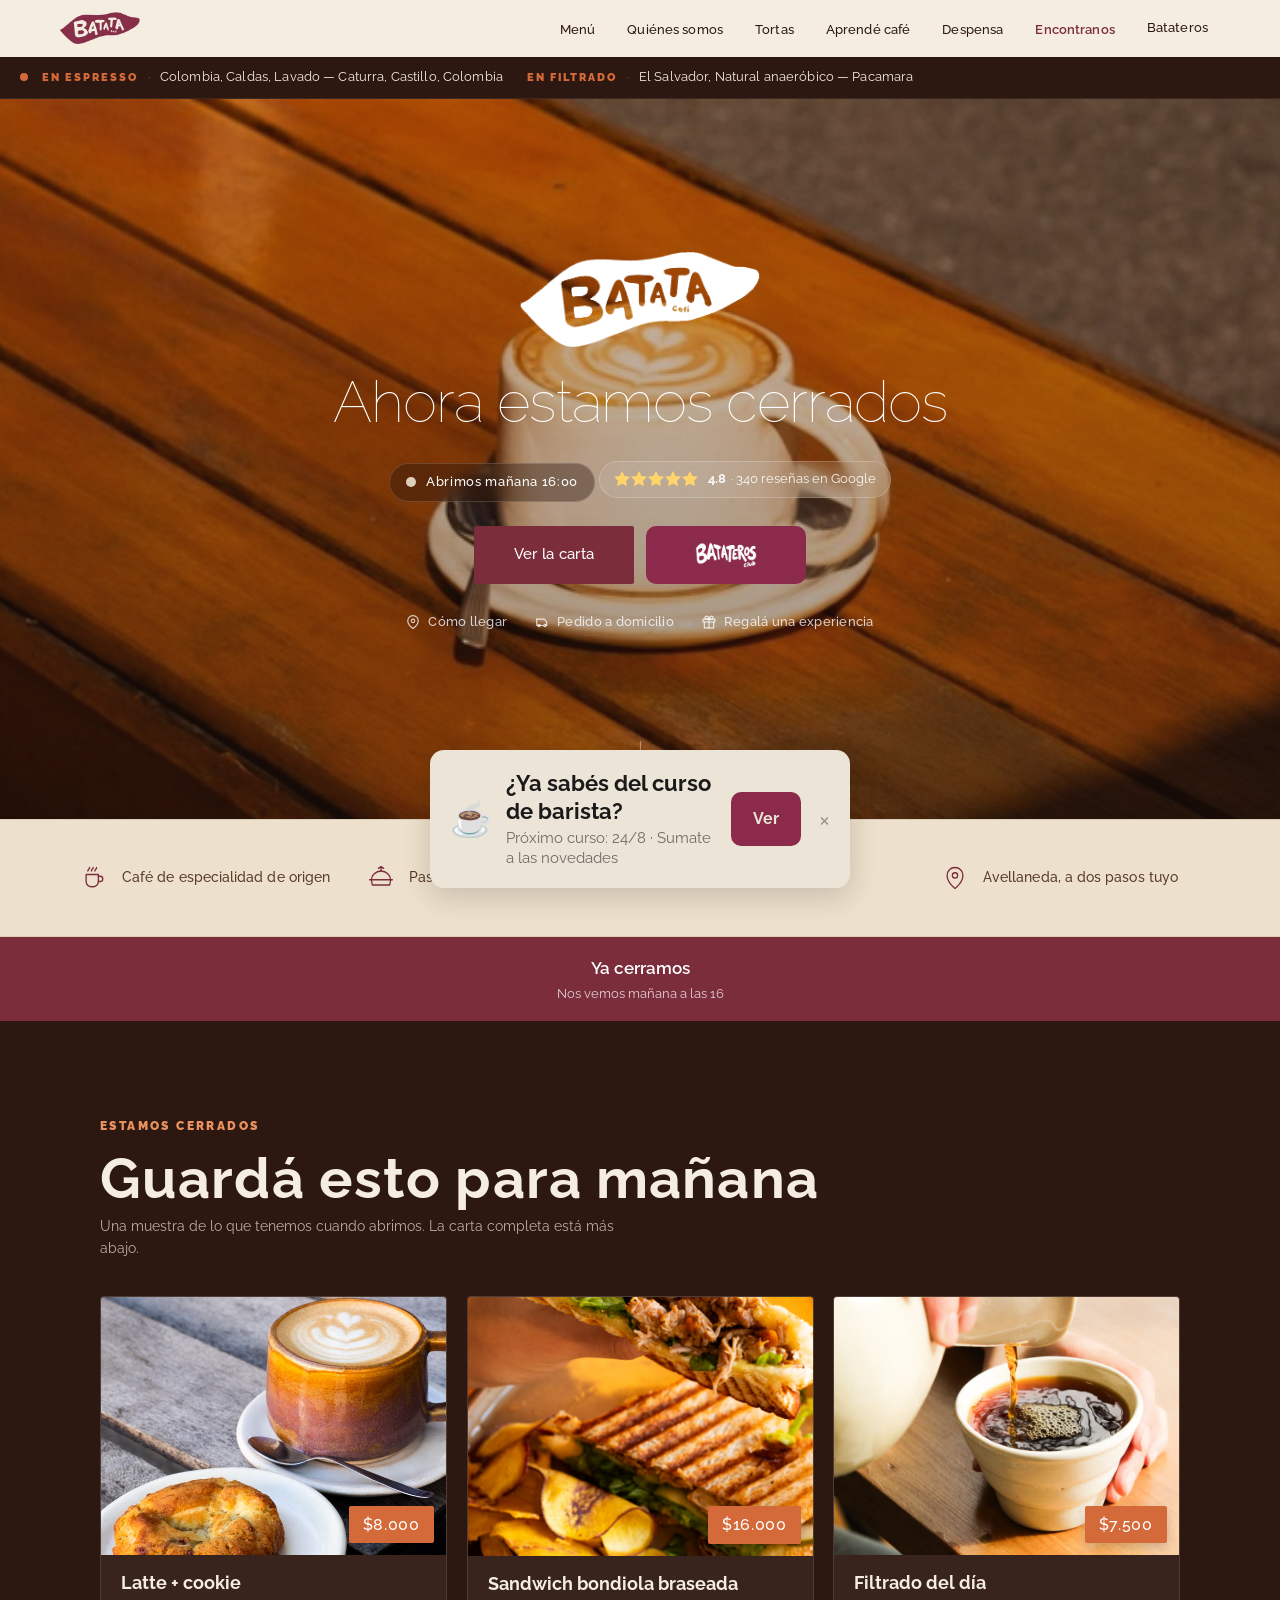
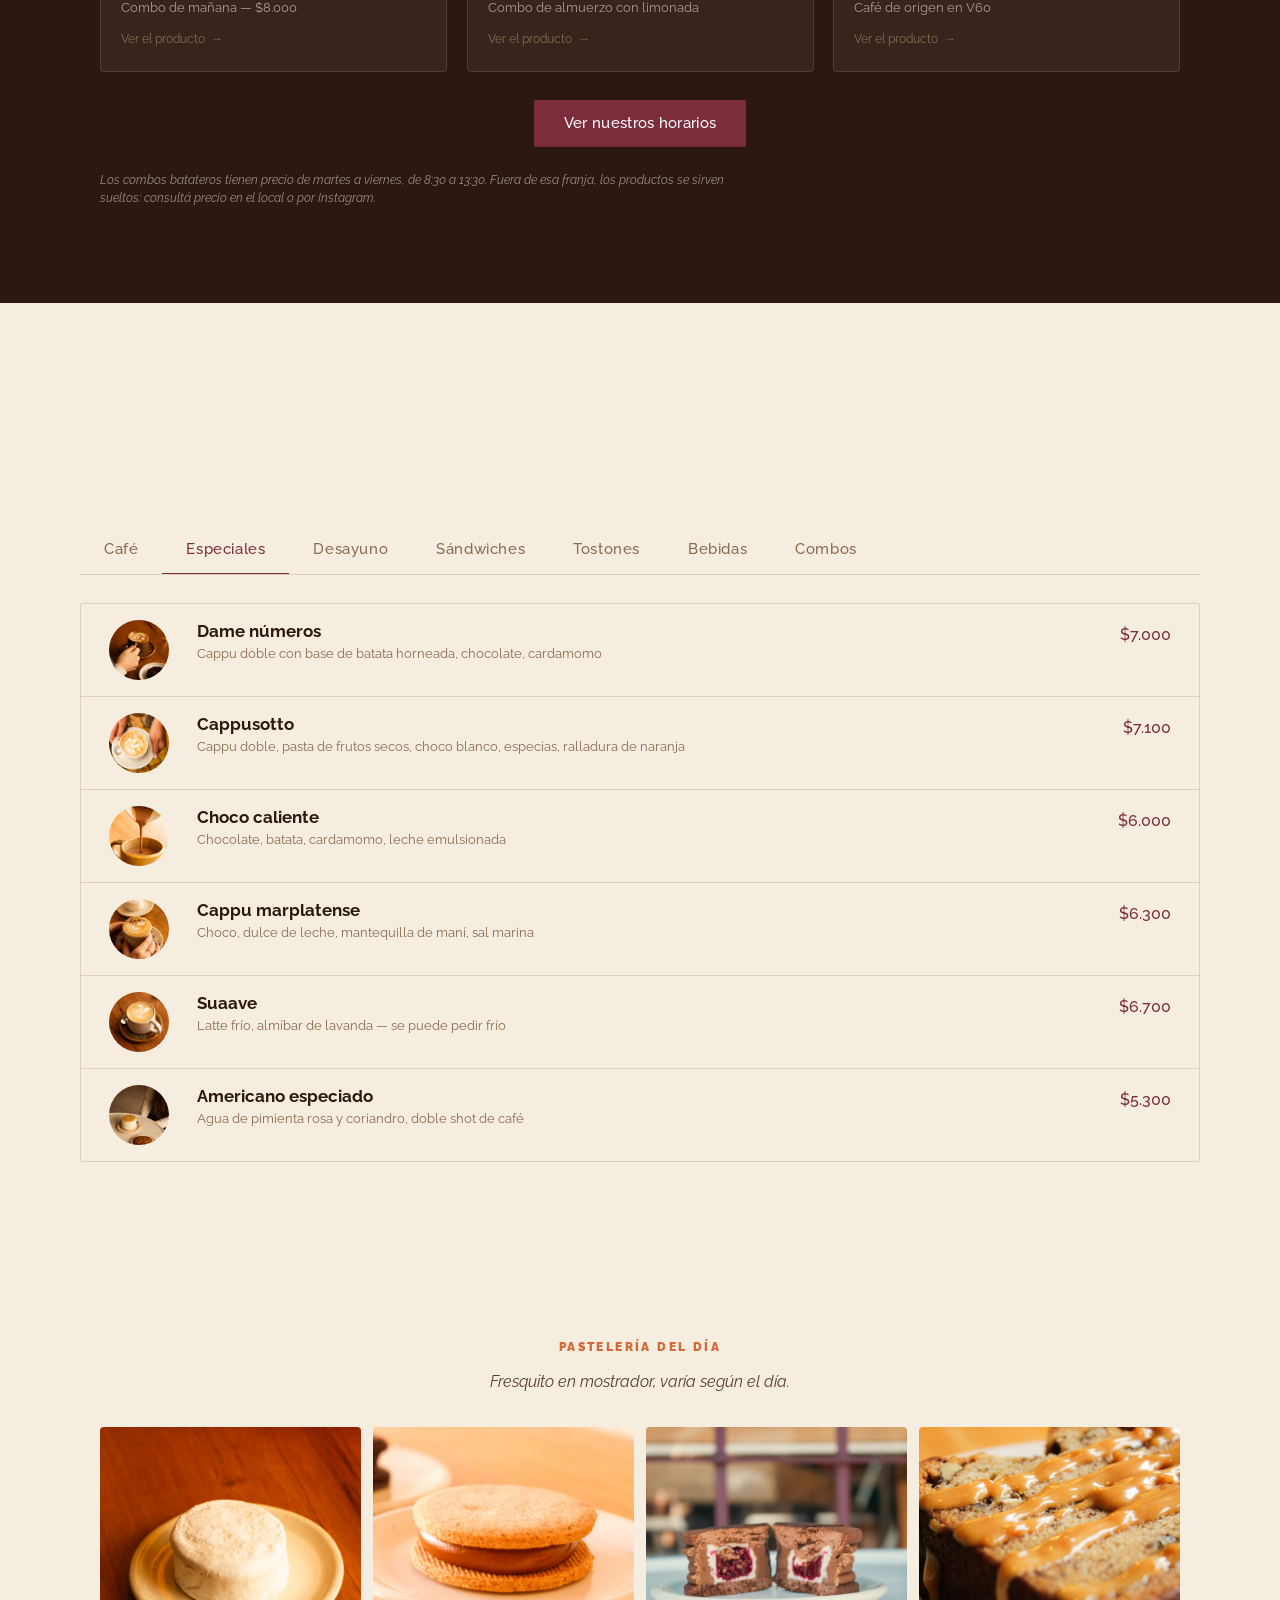
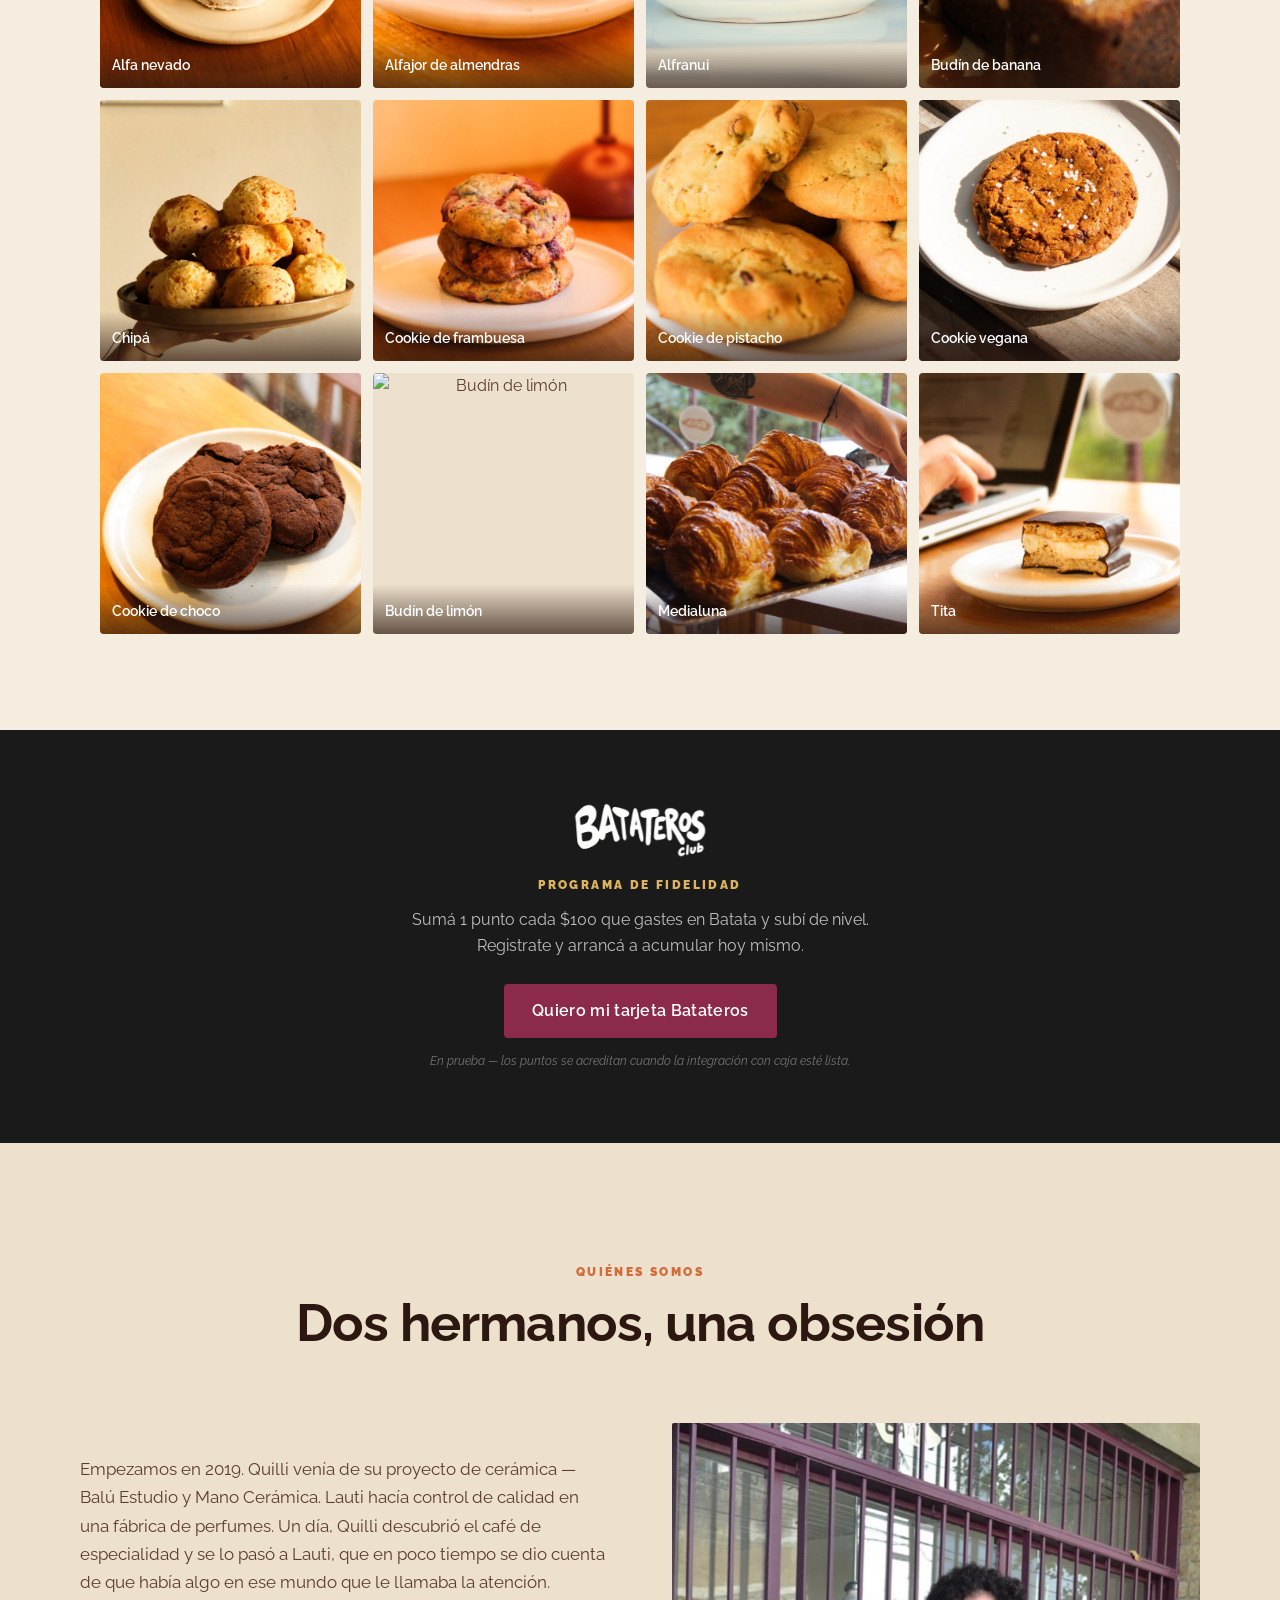
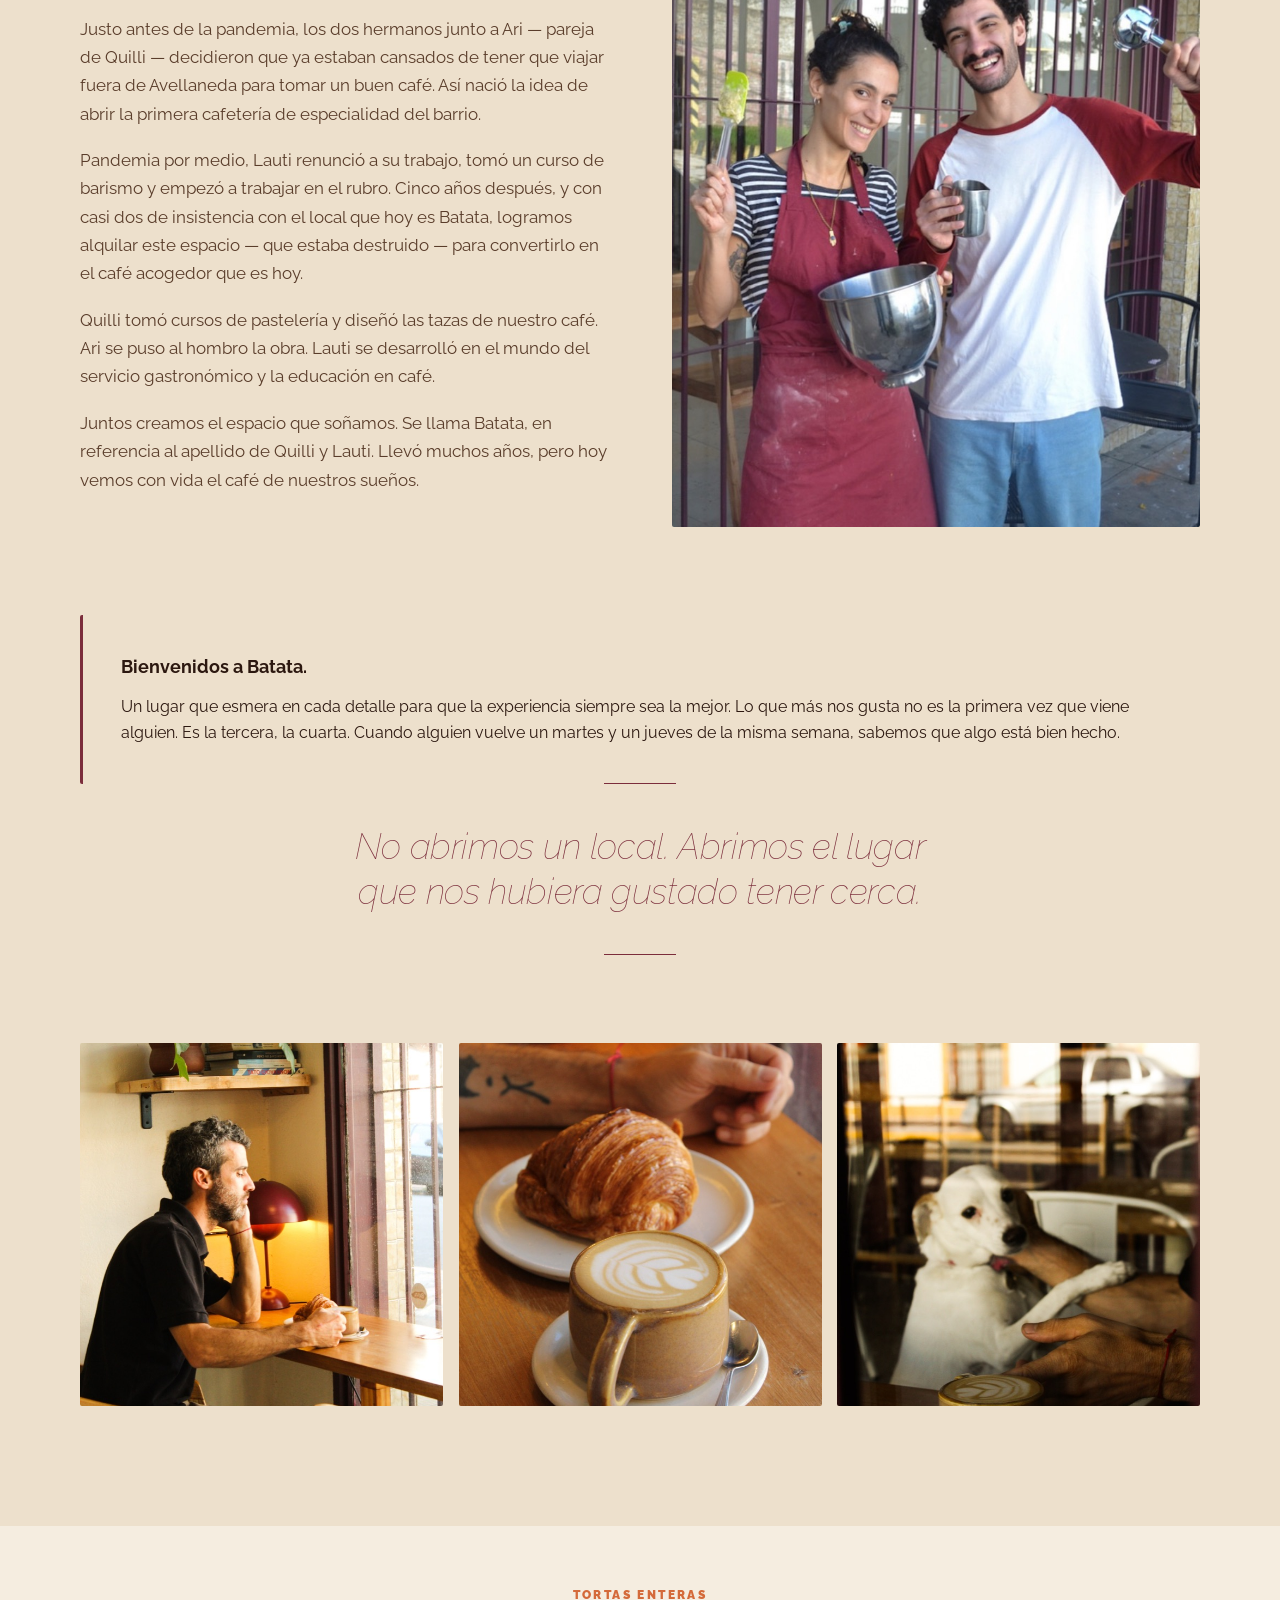
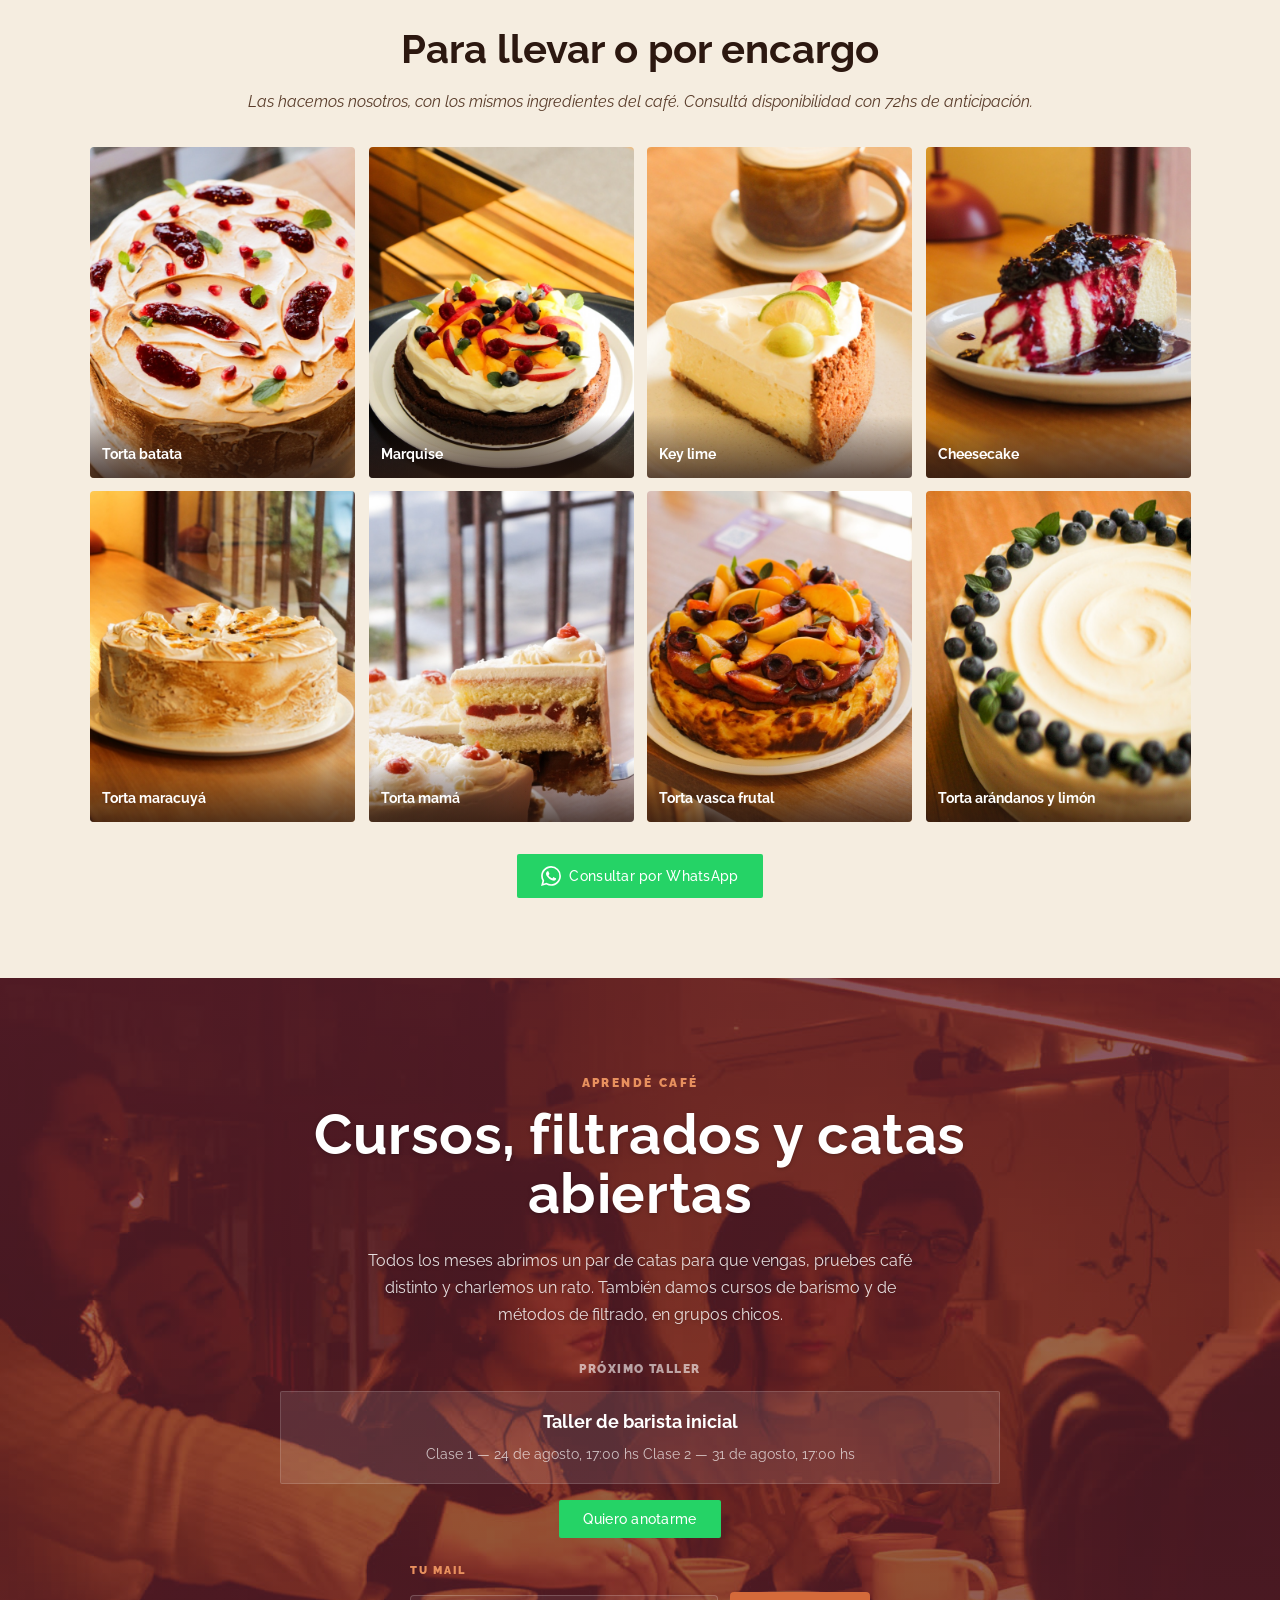
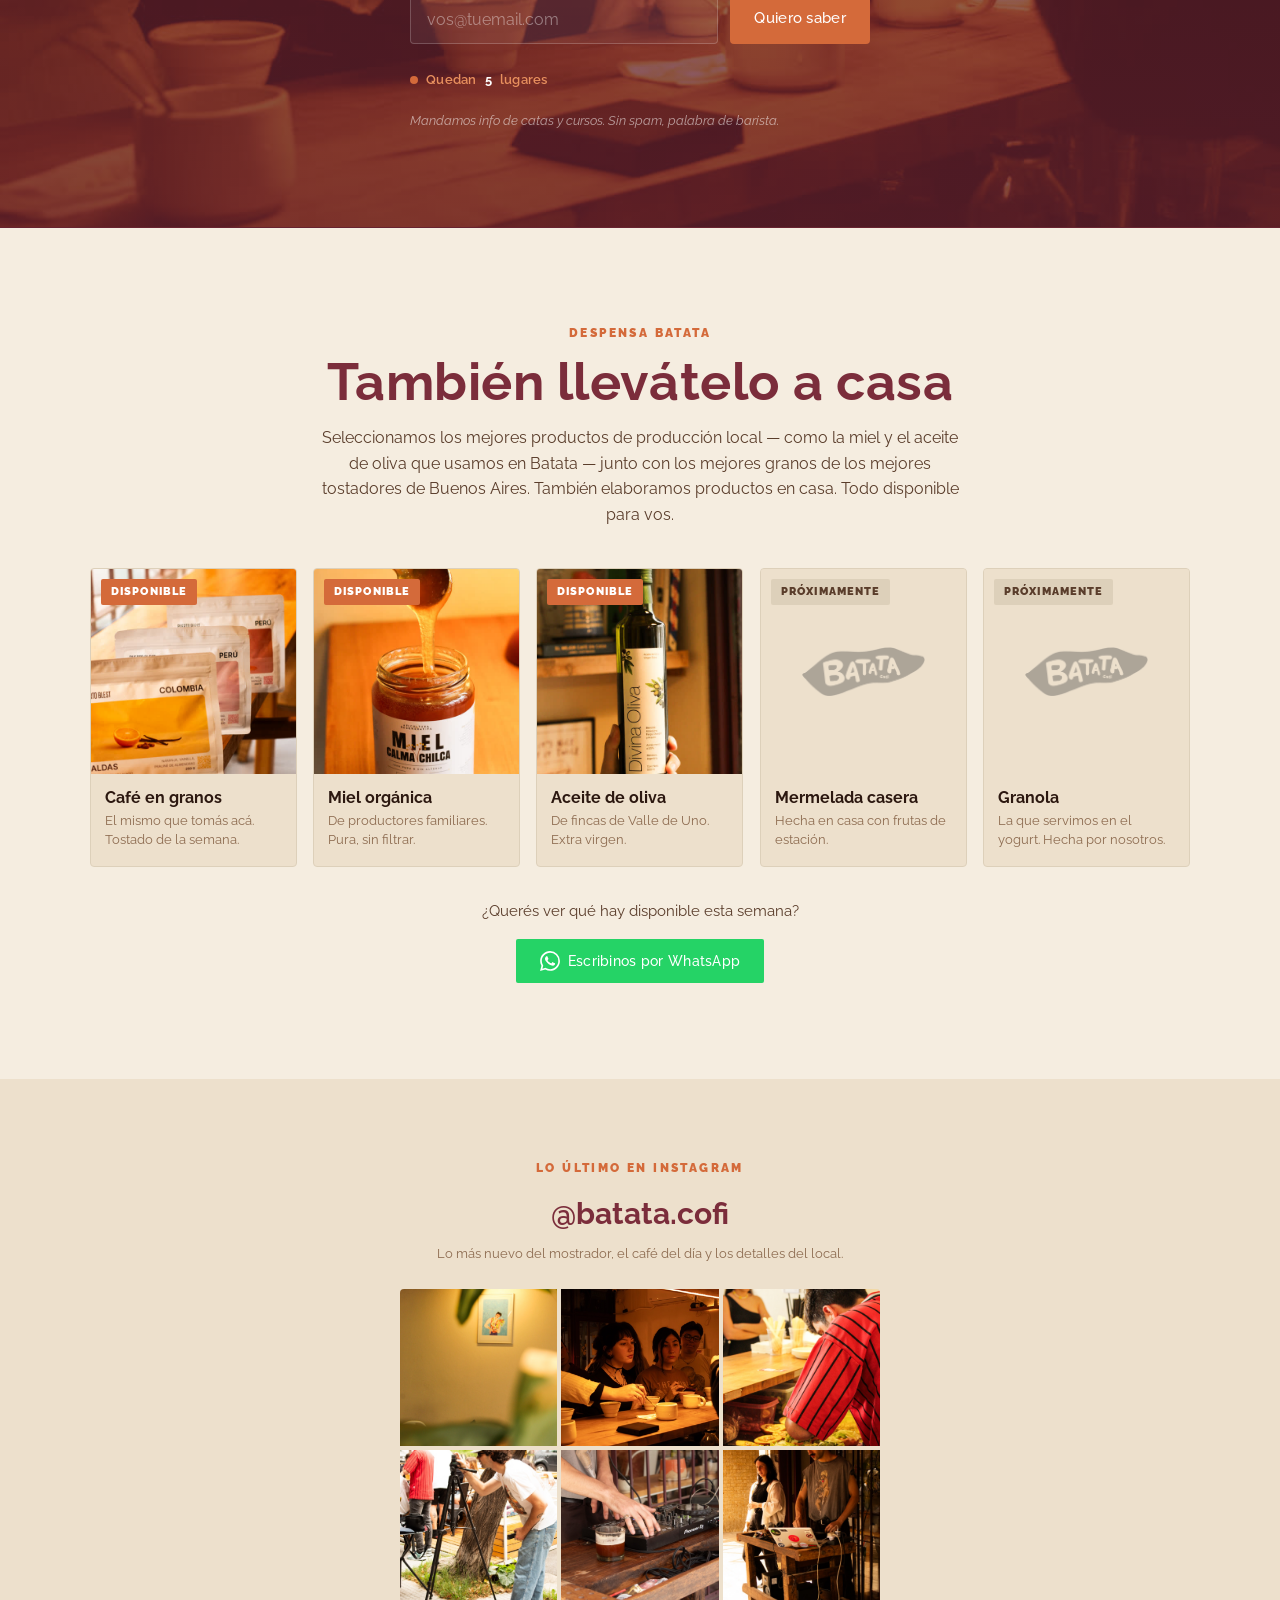
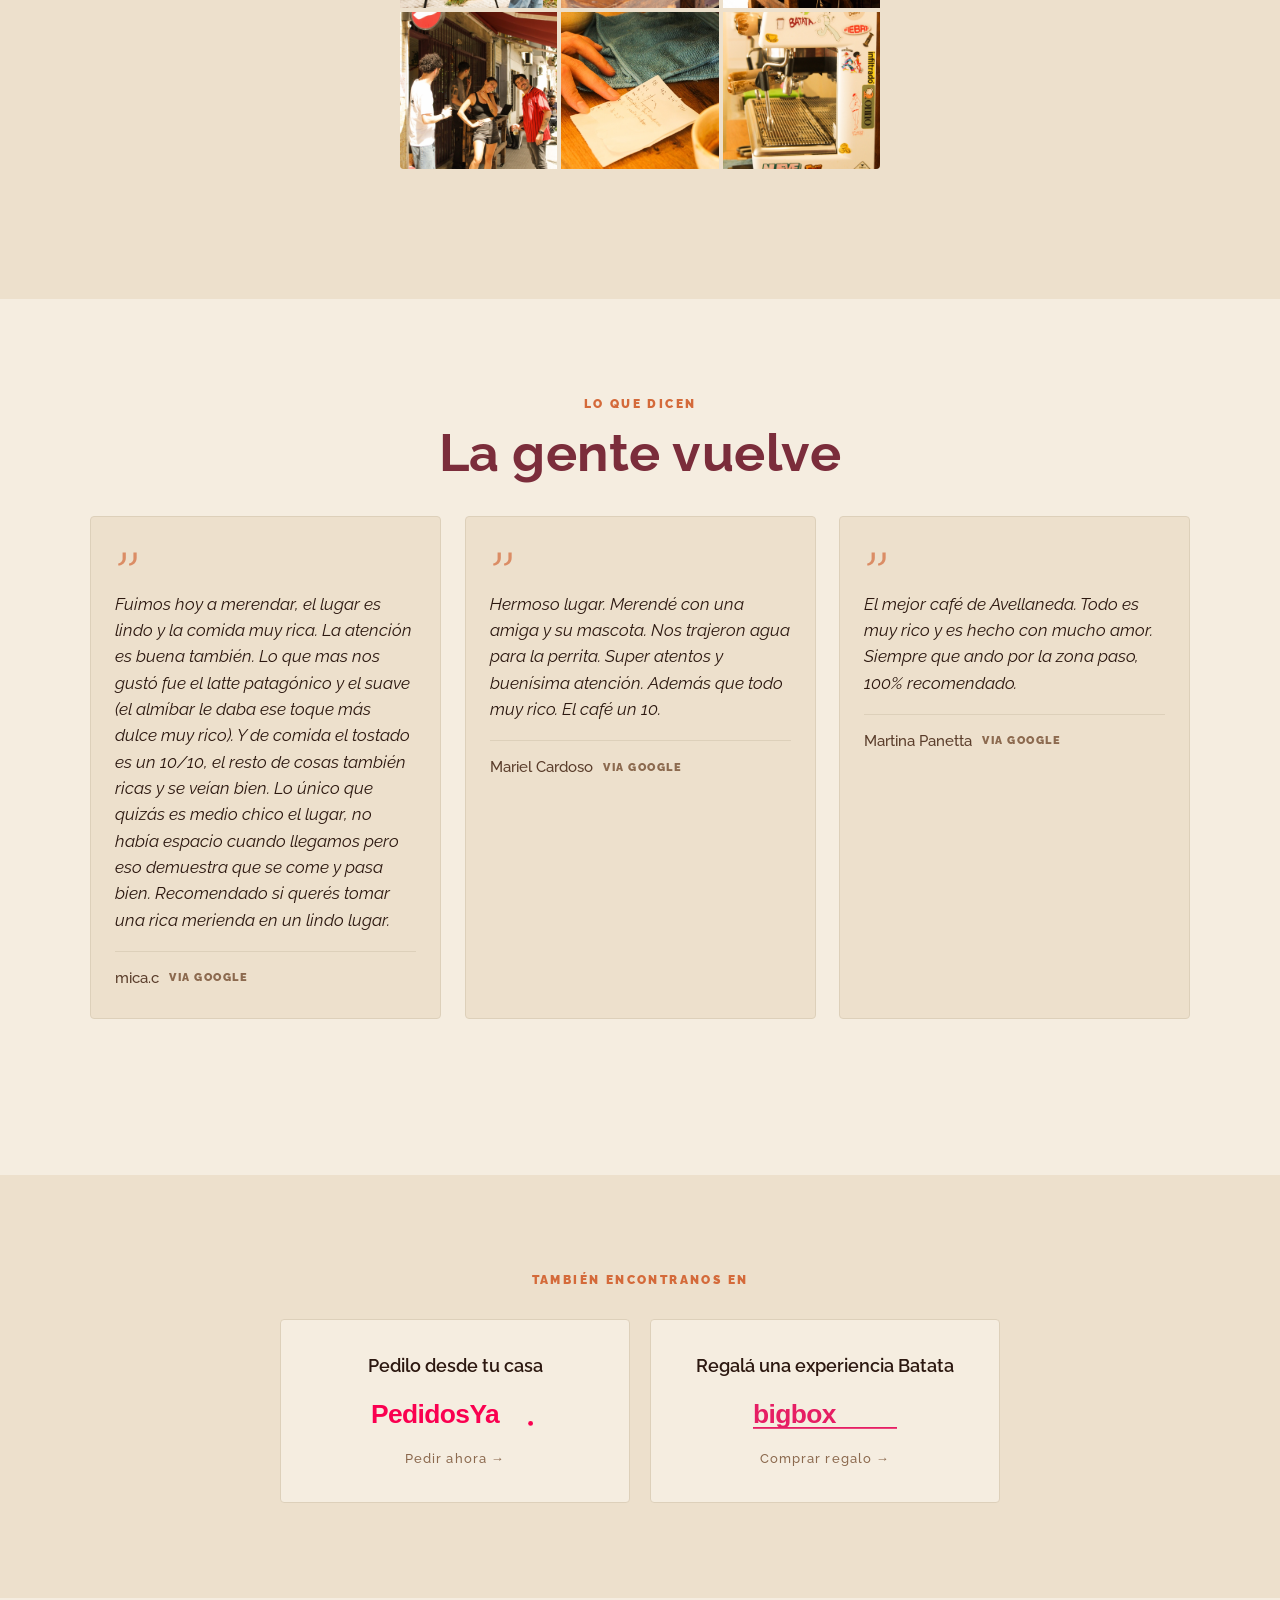
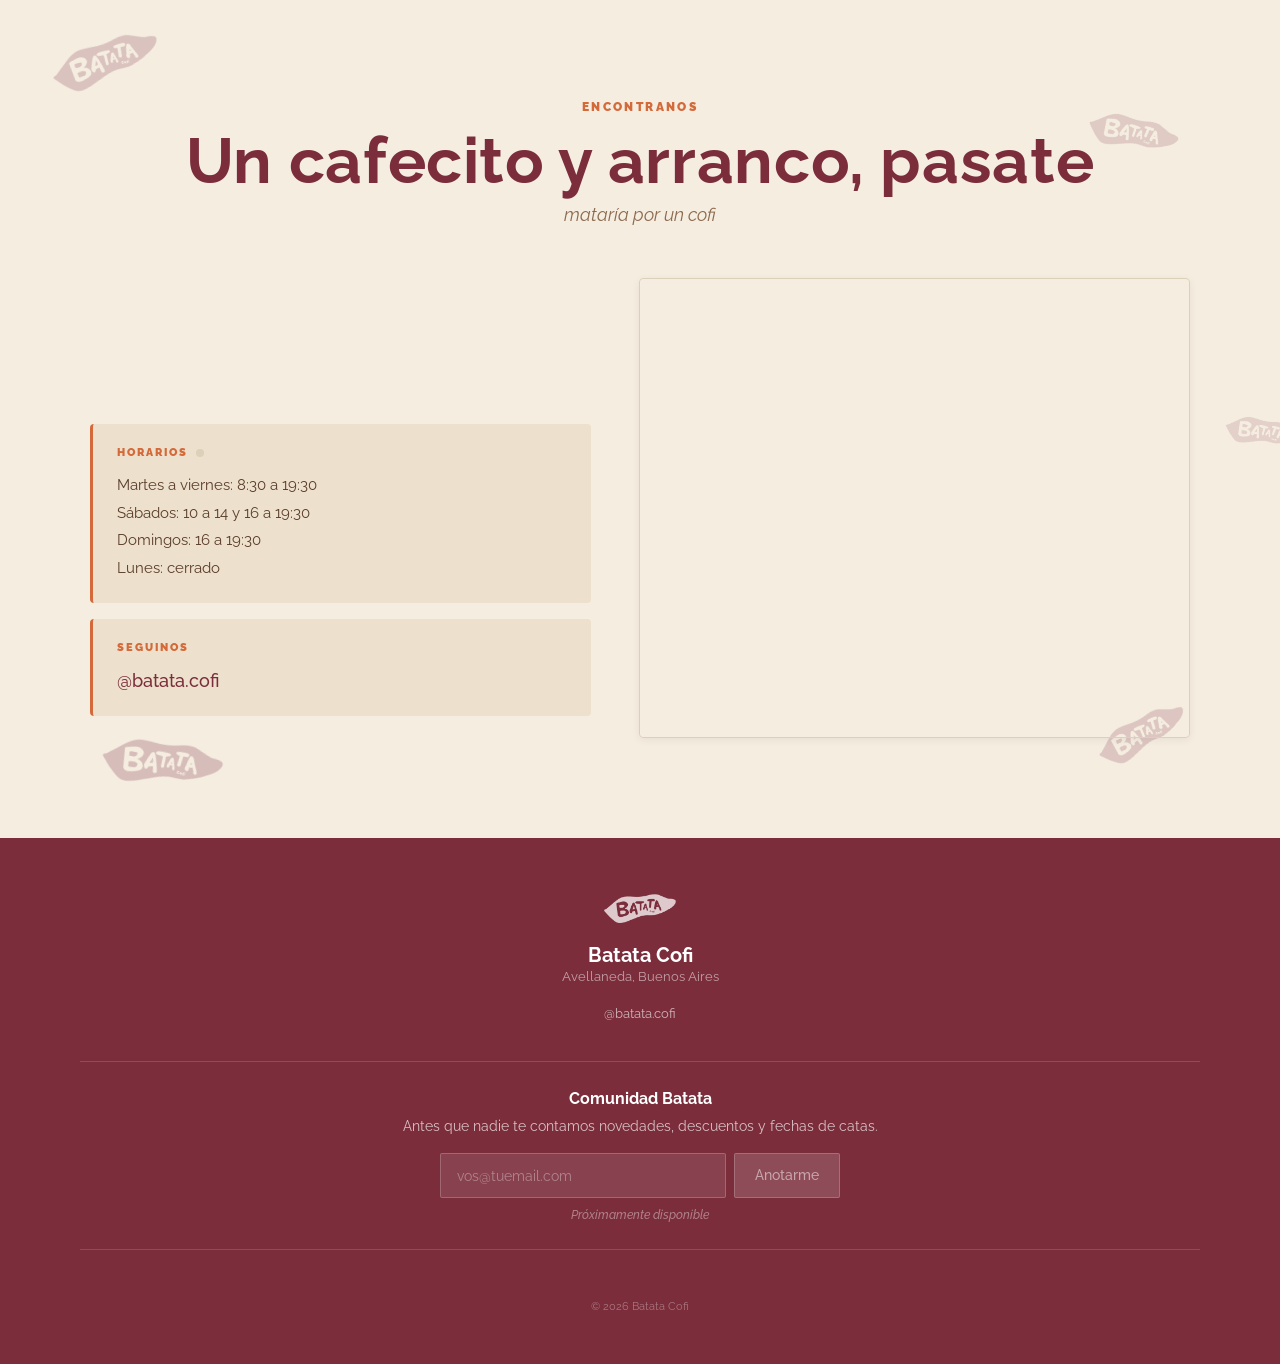
==== commit 59ffd281: "Popup de tortas al deslizar: aparece mas suave y sin interrumpir Al llegar a la carta deslizando, es" ====
--- a/index.html
+++ b/index.html
@@ -48,7 +48,7 @@
     var bataterosClient = window.supabase.createClient(BATATEROS_SUPABASE_URL, BATATEROS_SUPABASE_ANON_KEY);
   </script>
 
-  <link rel="stylesheet" href="css/styles-v25.css?v=25zu">
+  <link rel="stylesheet" href="css/styles-v25.css?v=25zv">
 
   <script type="application/ld+json">
   {
@@ -801,6 +801,6 @@
     <span class="mobile-cta-bar__arrow" aria-hidden="true">→</span>
   </a>
 
-  <script src="js/app-v25.js?v=33"></script>
+  <script src="js/app-v25.js?v=34"></script>
 </body>
 </html>
--- a/css/styles-v25.css
+++ b/css/styles-v25.css
@@ -718,6 +718,23 @@
 .combo-modal.is-visible .combo-modal__content {
   transform: scale(1);
 }
+/* Entrada suave: popup de tortas que aparece solo al deslizar la pagina */
+.combo-modal--suave .combo-modal__content {
+  transform: translateY(14px) scale(0.98);
+}
+.combo-modal--suave.is-visible {
+  transition-duration: 700ms;
+  transition-timing-function: ease-out;
+}
+.combo-modal--suave.is-visible .combo-modal__content {
+  transform: none;
+  transition: transform 700ms ease-out;
+}
+@media (prefers-reduced-motion: reduce) {
+  .combo-modal--suave .combo-modal__content { transform: scale(0.95); }
+  .combo-modal--suave.is-visible { transition-duration: 200ms; }
+  .combo-modal--suave.is-visible .combo-modal__content { transform: scale(1); transition-duration: 200ms; }
+}
 .combo-modal__image {
   width: 100%;
   aspect-ratio: 4 / 3;
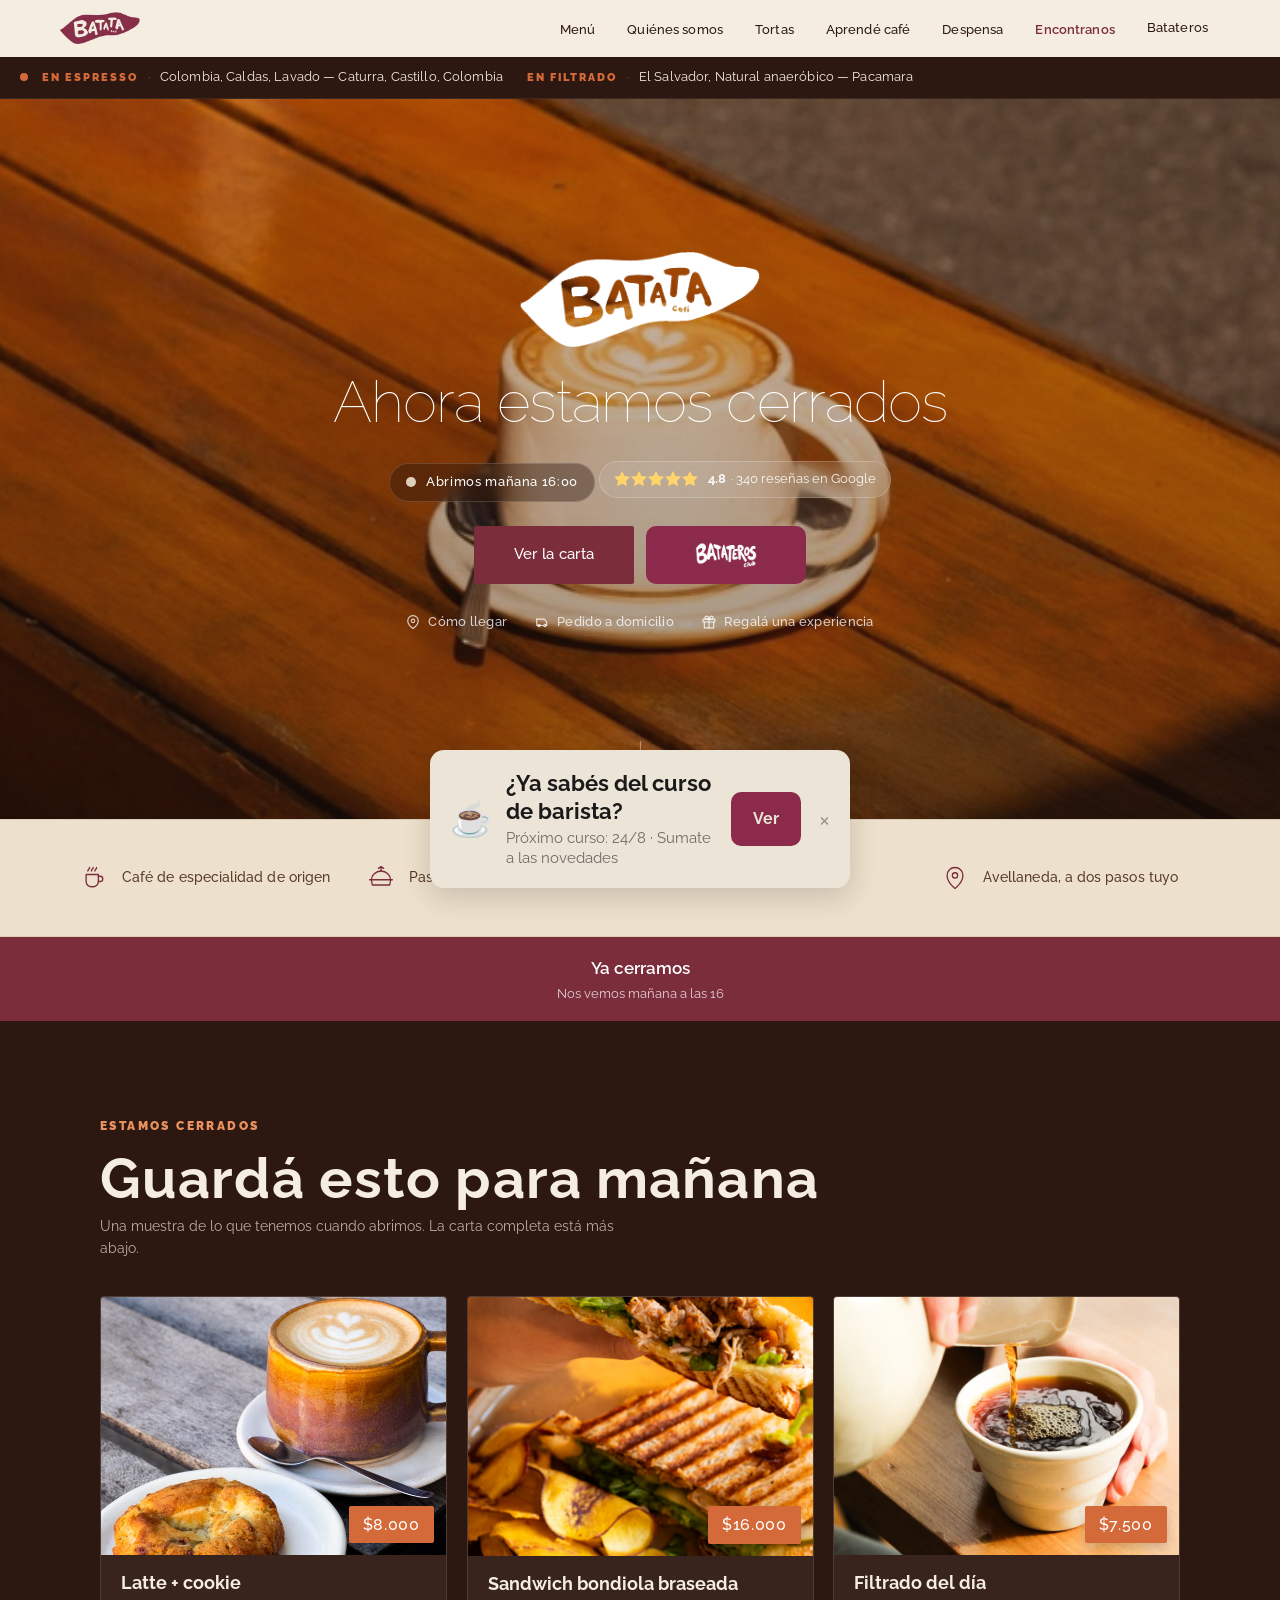
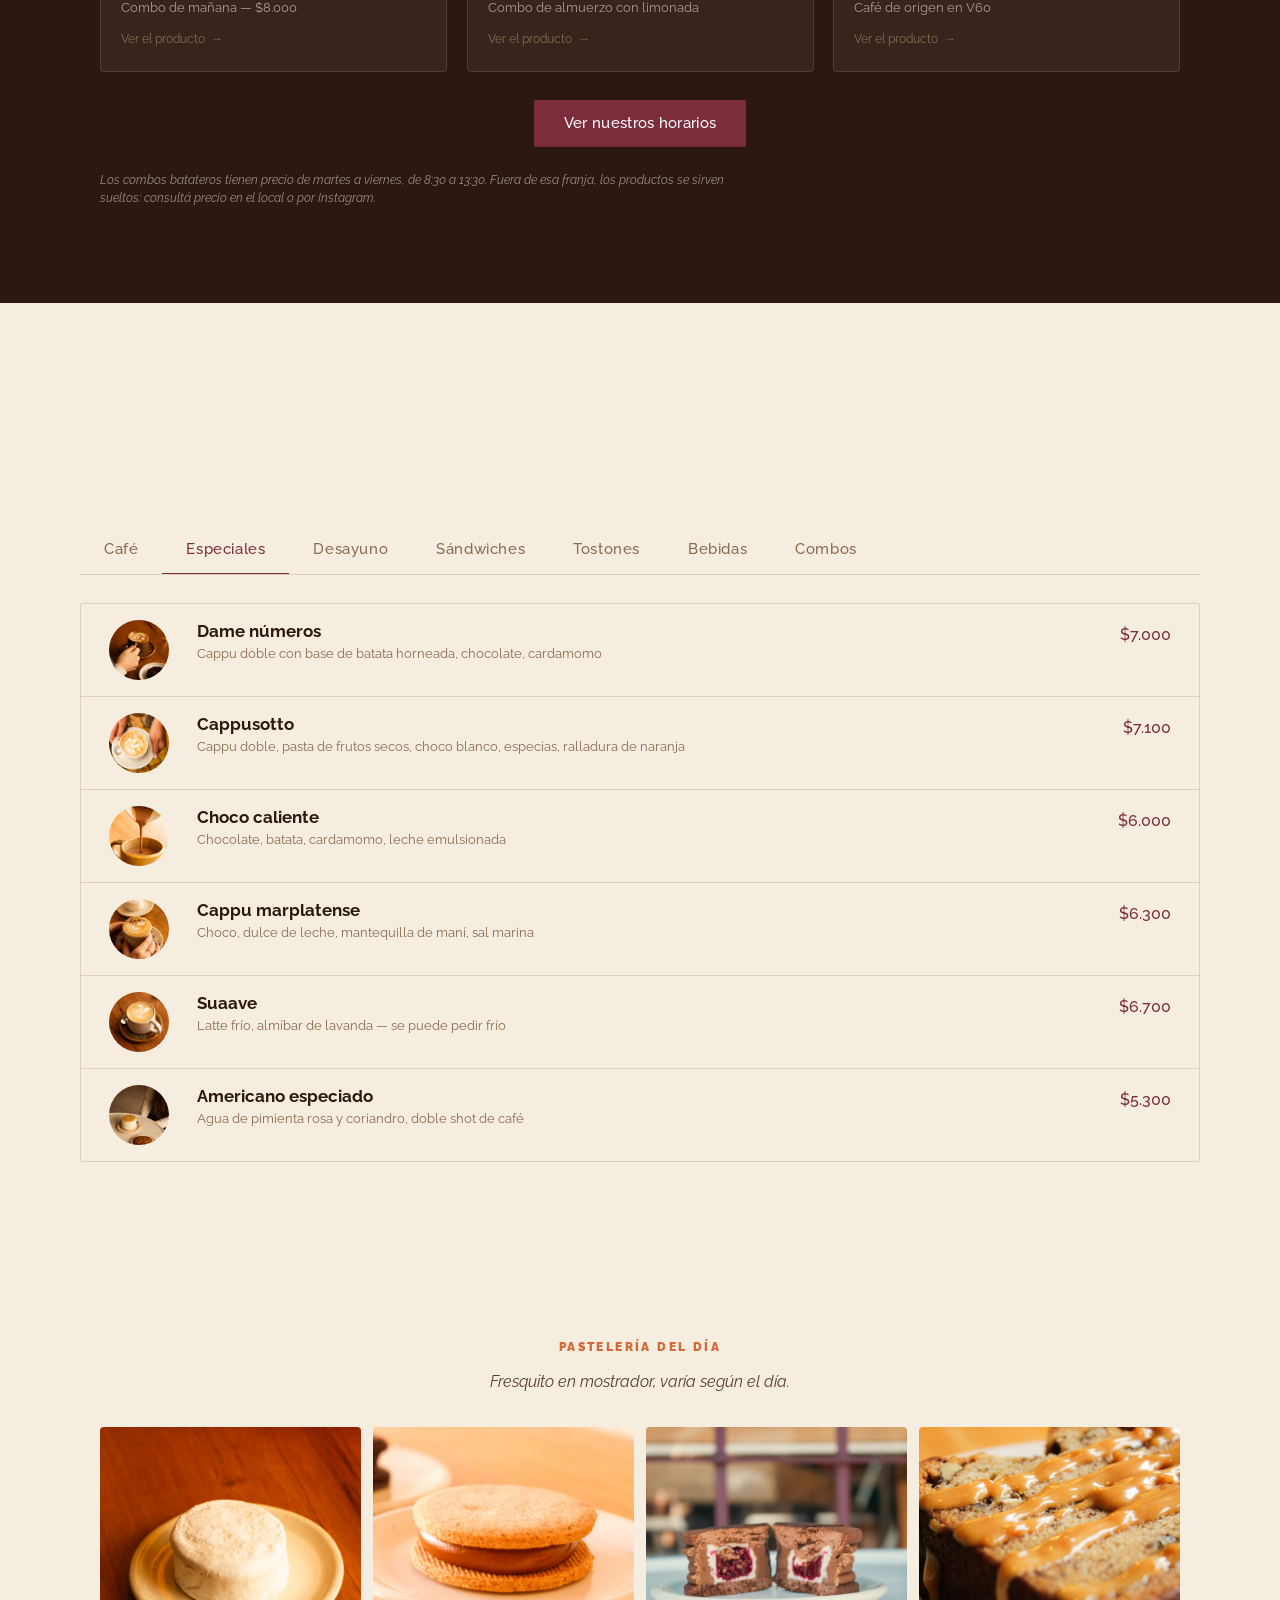
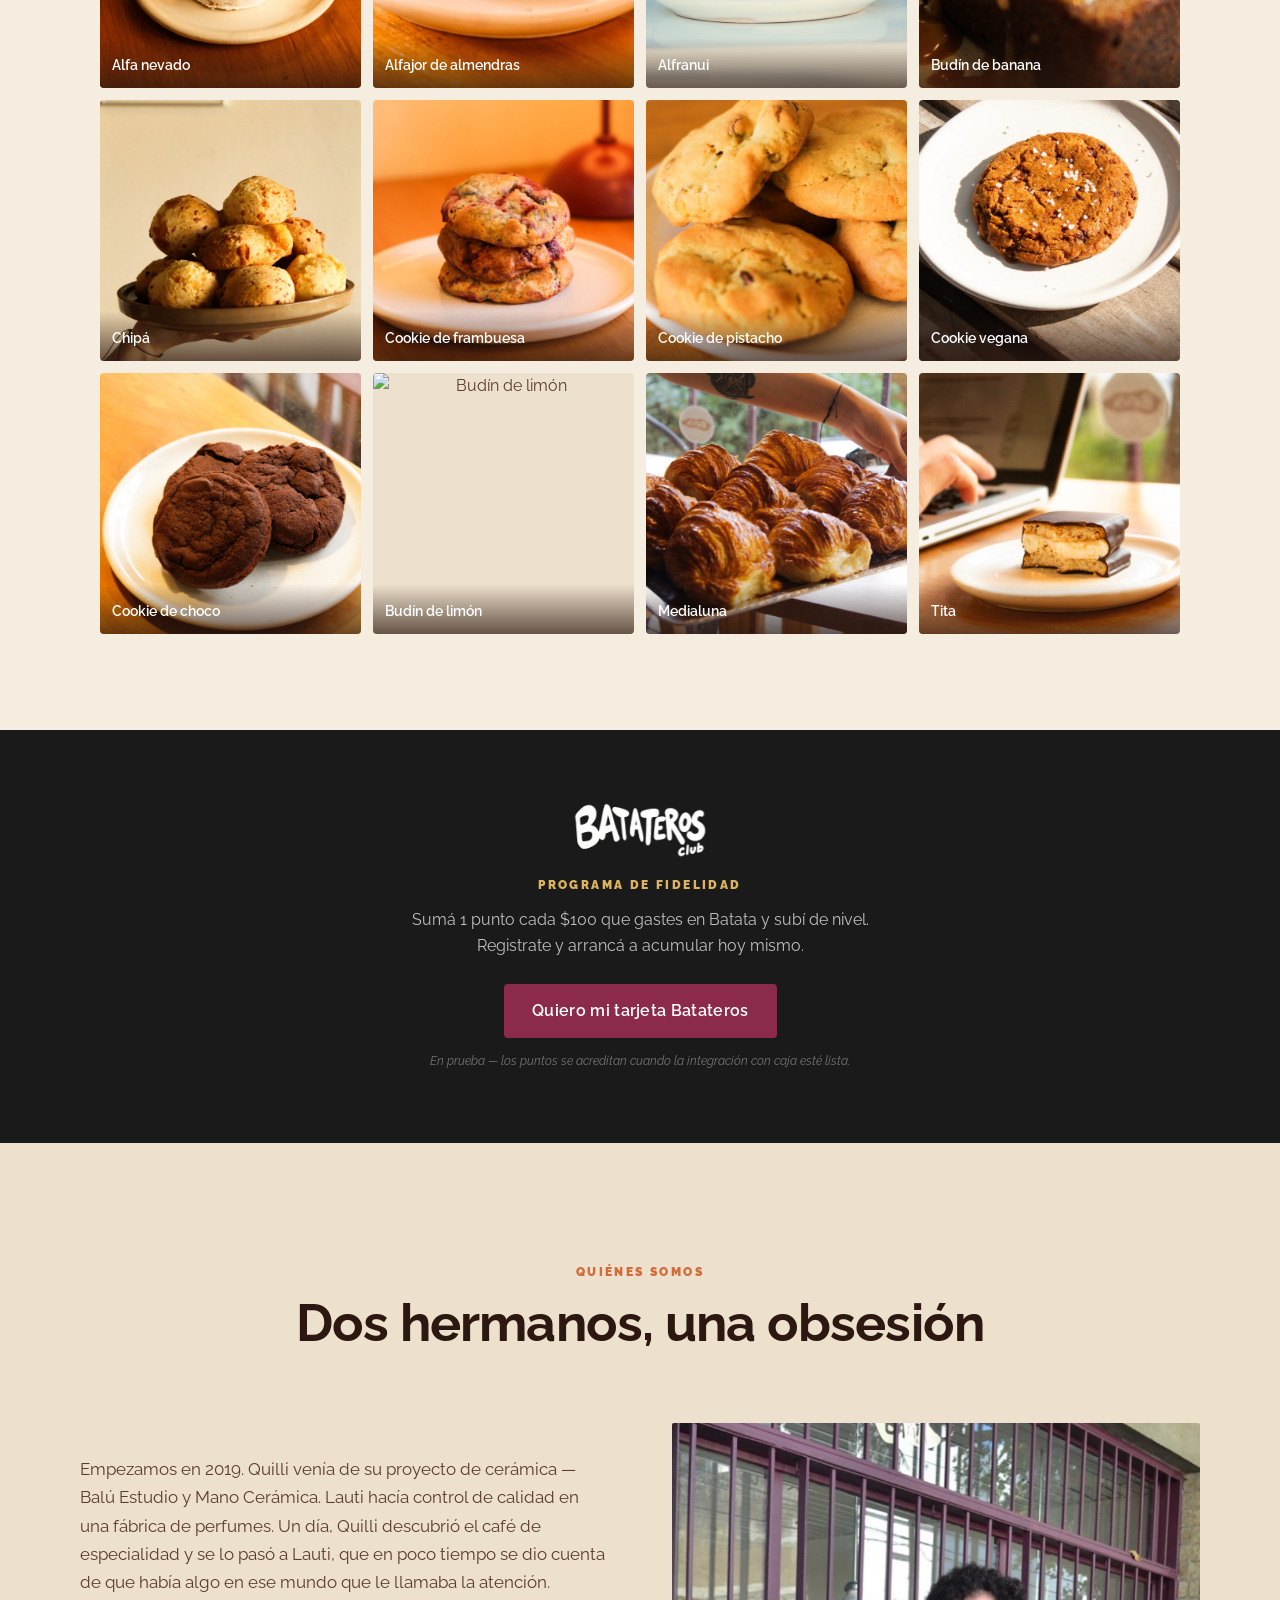
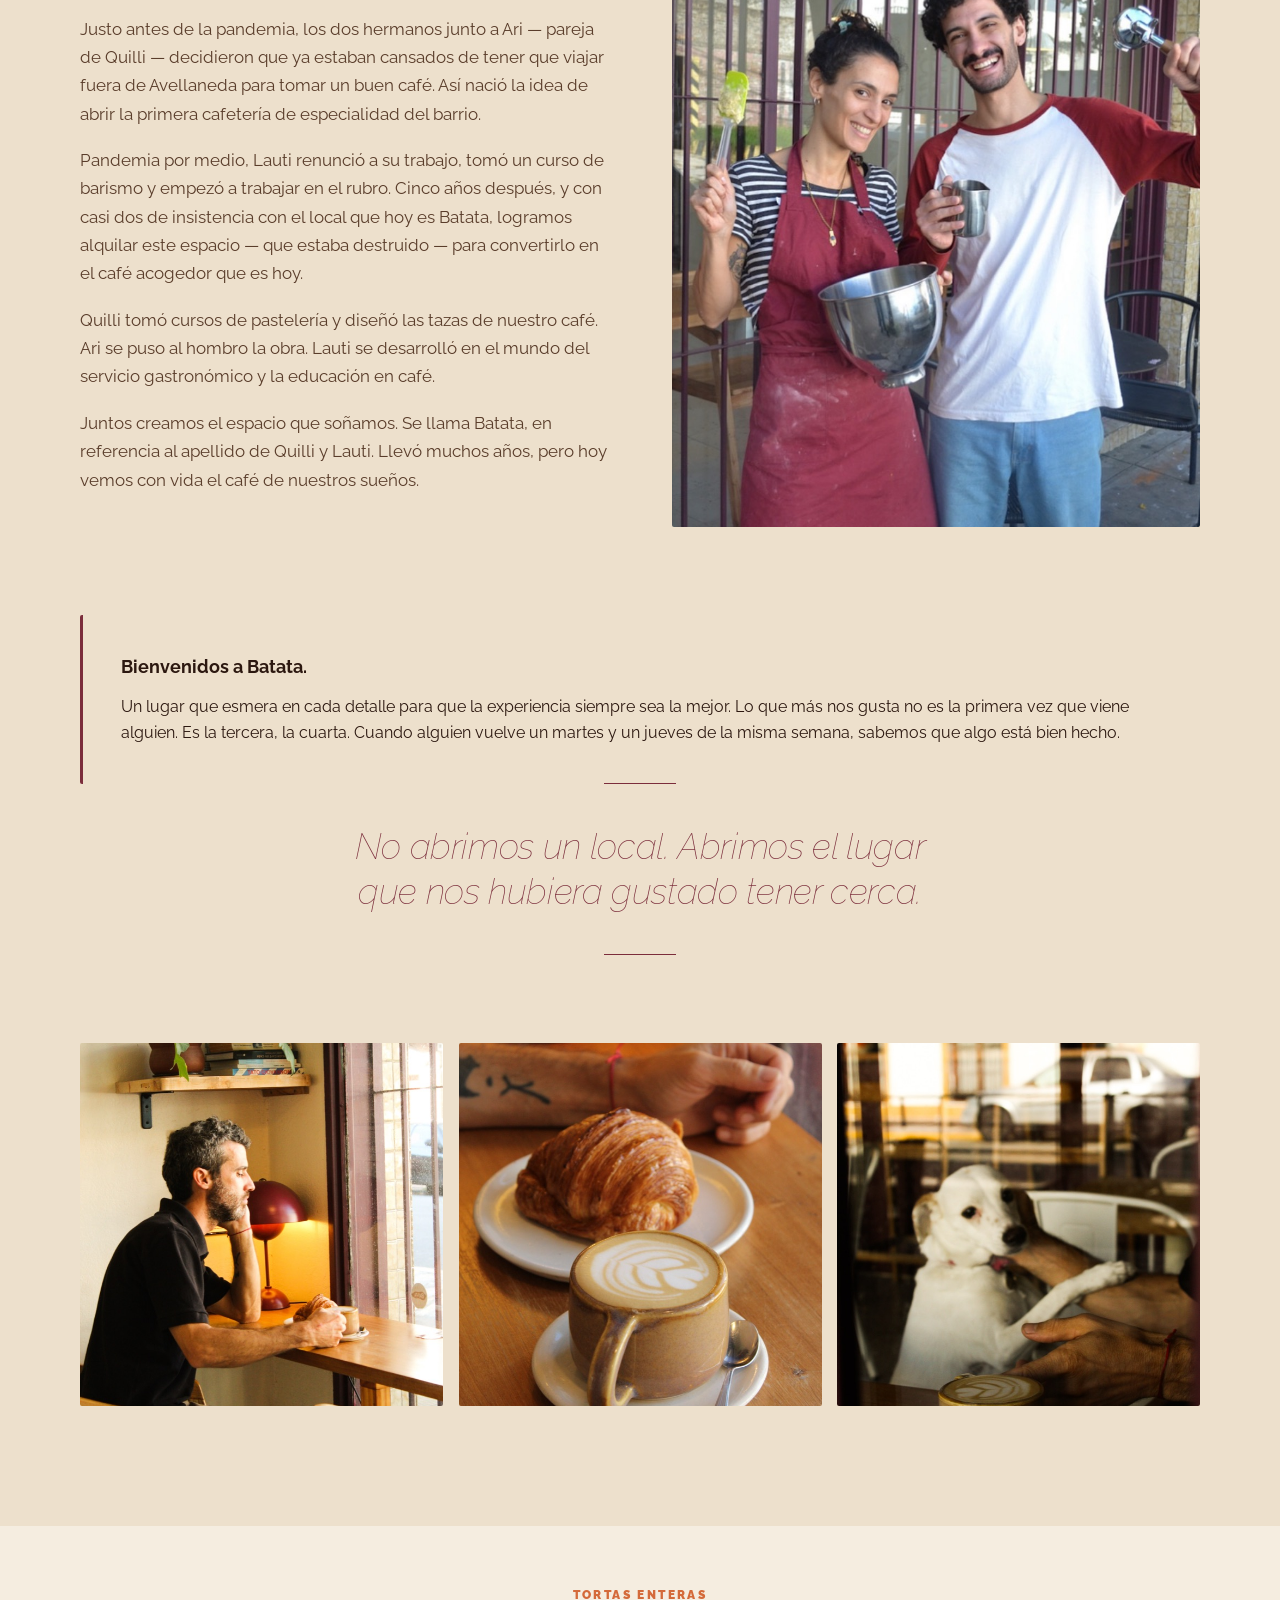
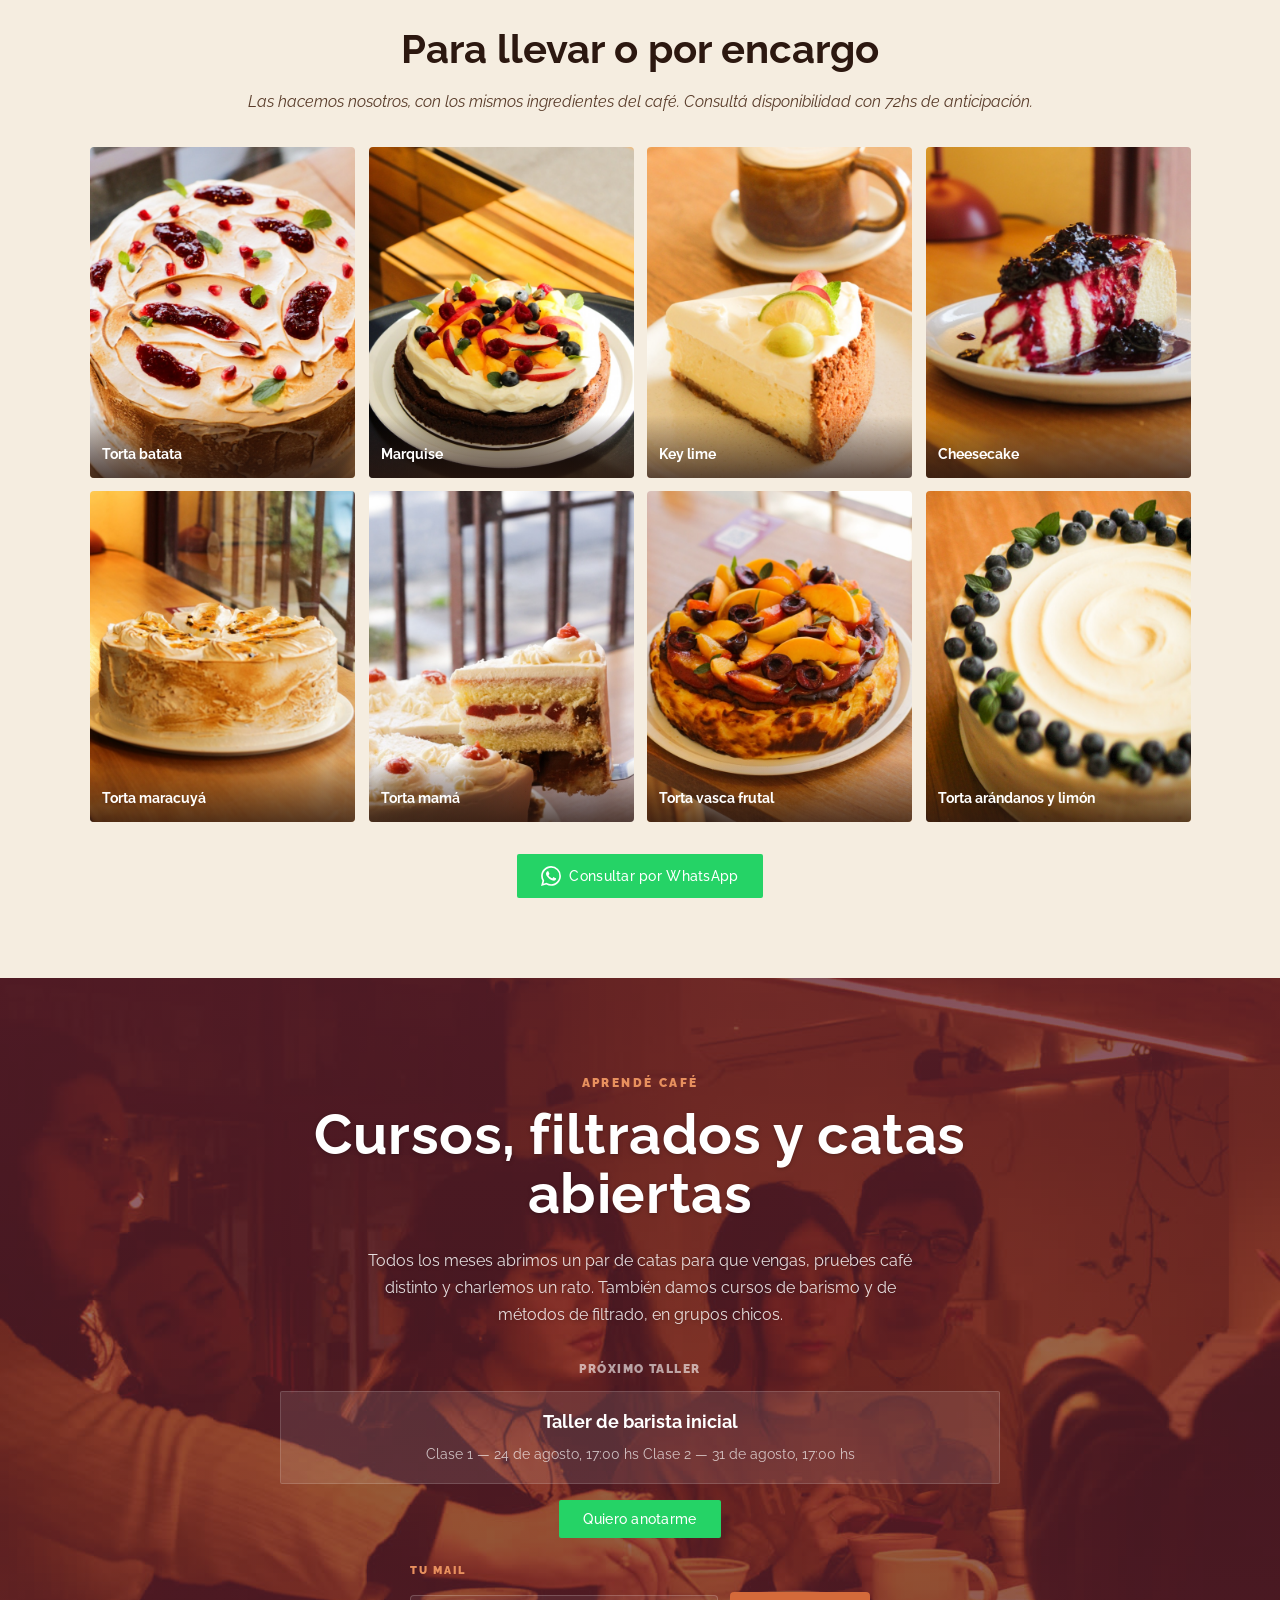
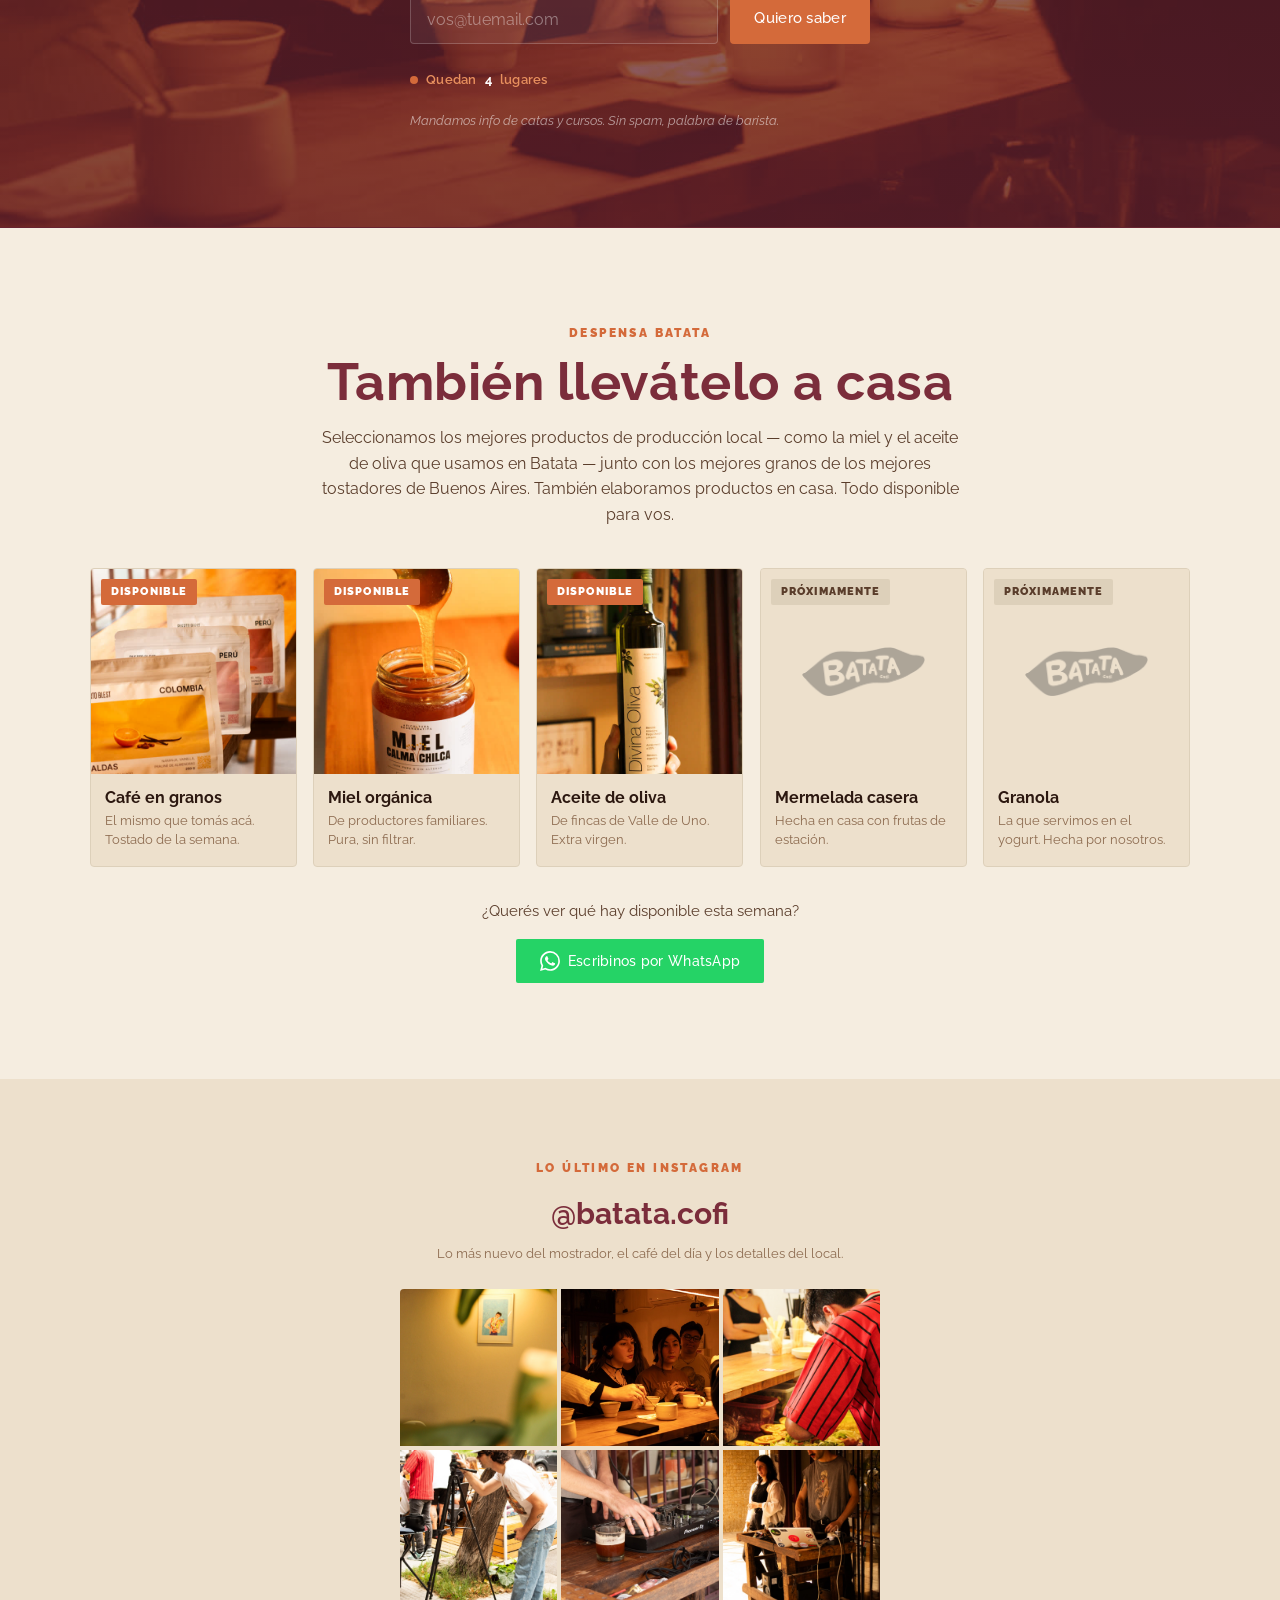
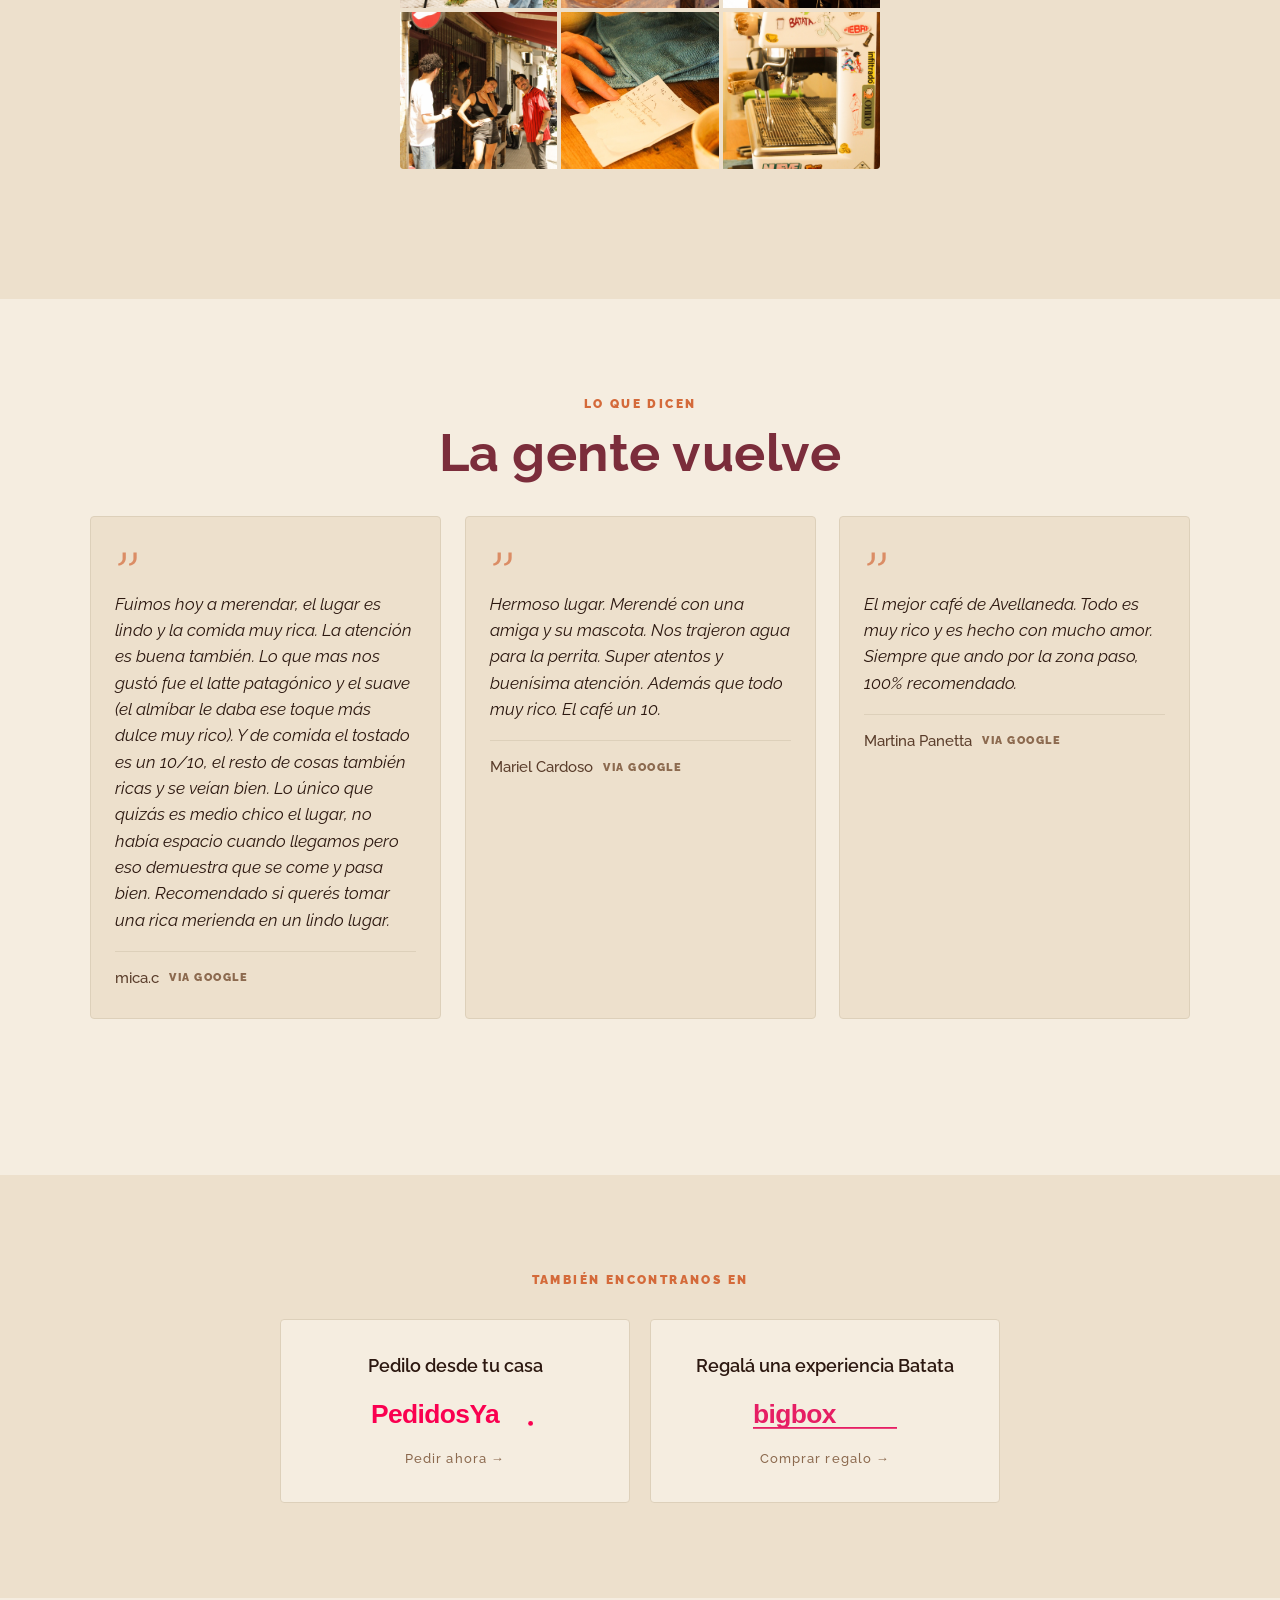
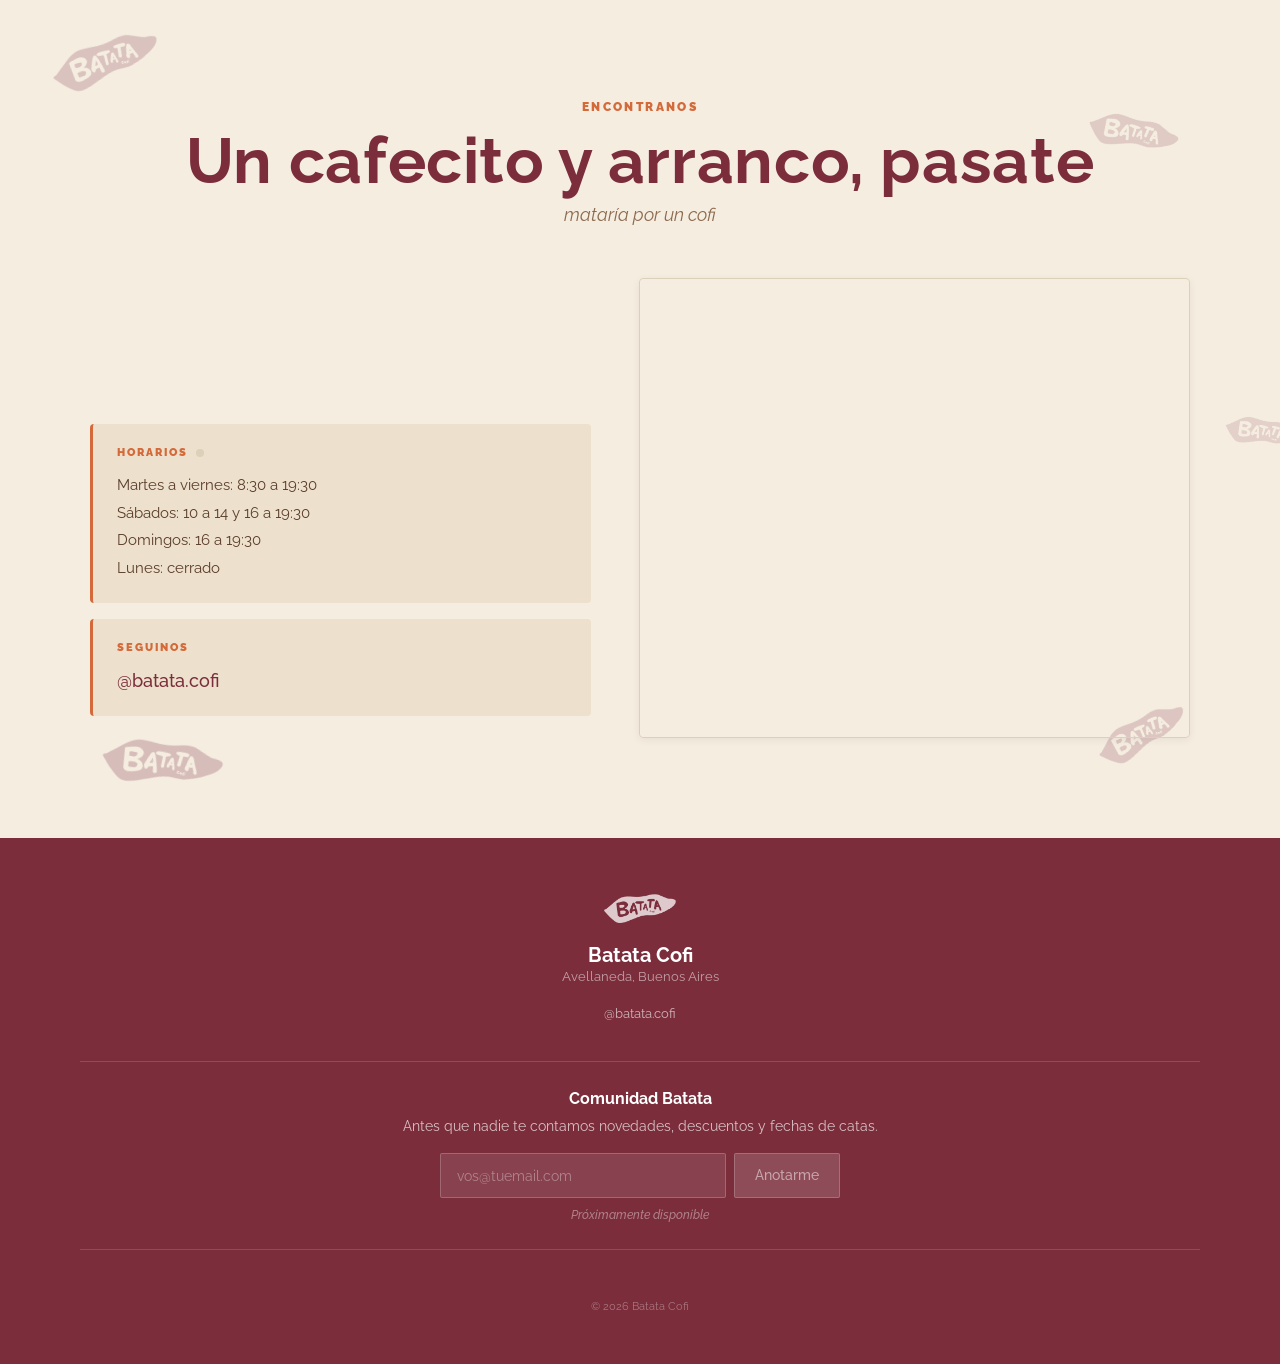
==== commit 2ebe8d2b: "Batateros: crear la tarjeta sola al confirmar el mail aunque el modal este cerrado; avisar si el alt" ====
--- a/index.html
+++ b/index.html
@@ -801,6 +801,6 @@
     <span class="mobile-cta-bar__arrow" aria-hidden="true">→</span>
   </a>
 
-  <script src="js/app-v25.js?v=34"></script>
+  <script src="js/app-v25.js?v=35"></script>
 </body>
 </html>
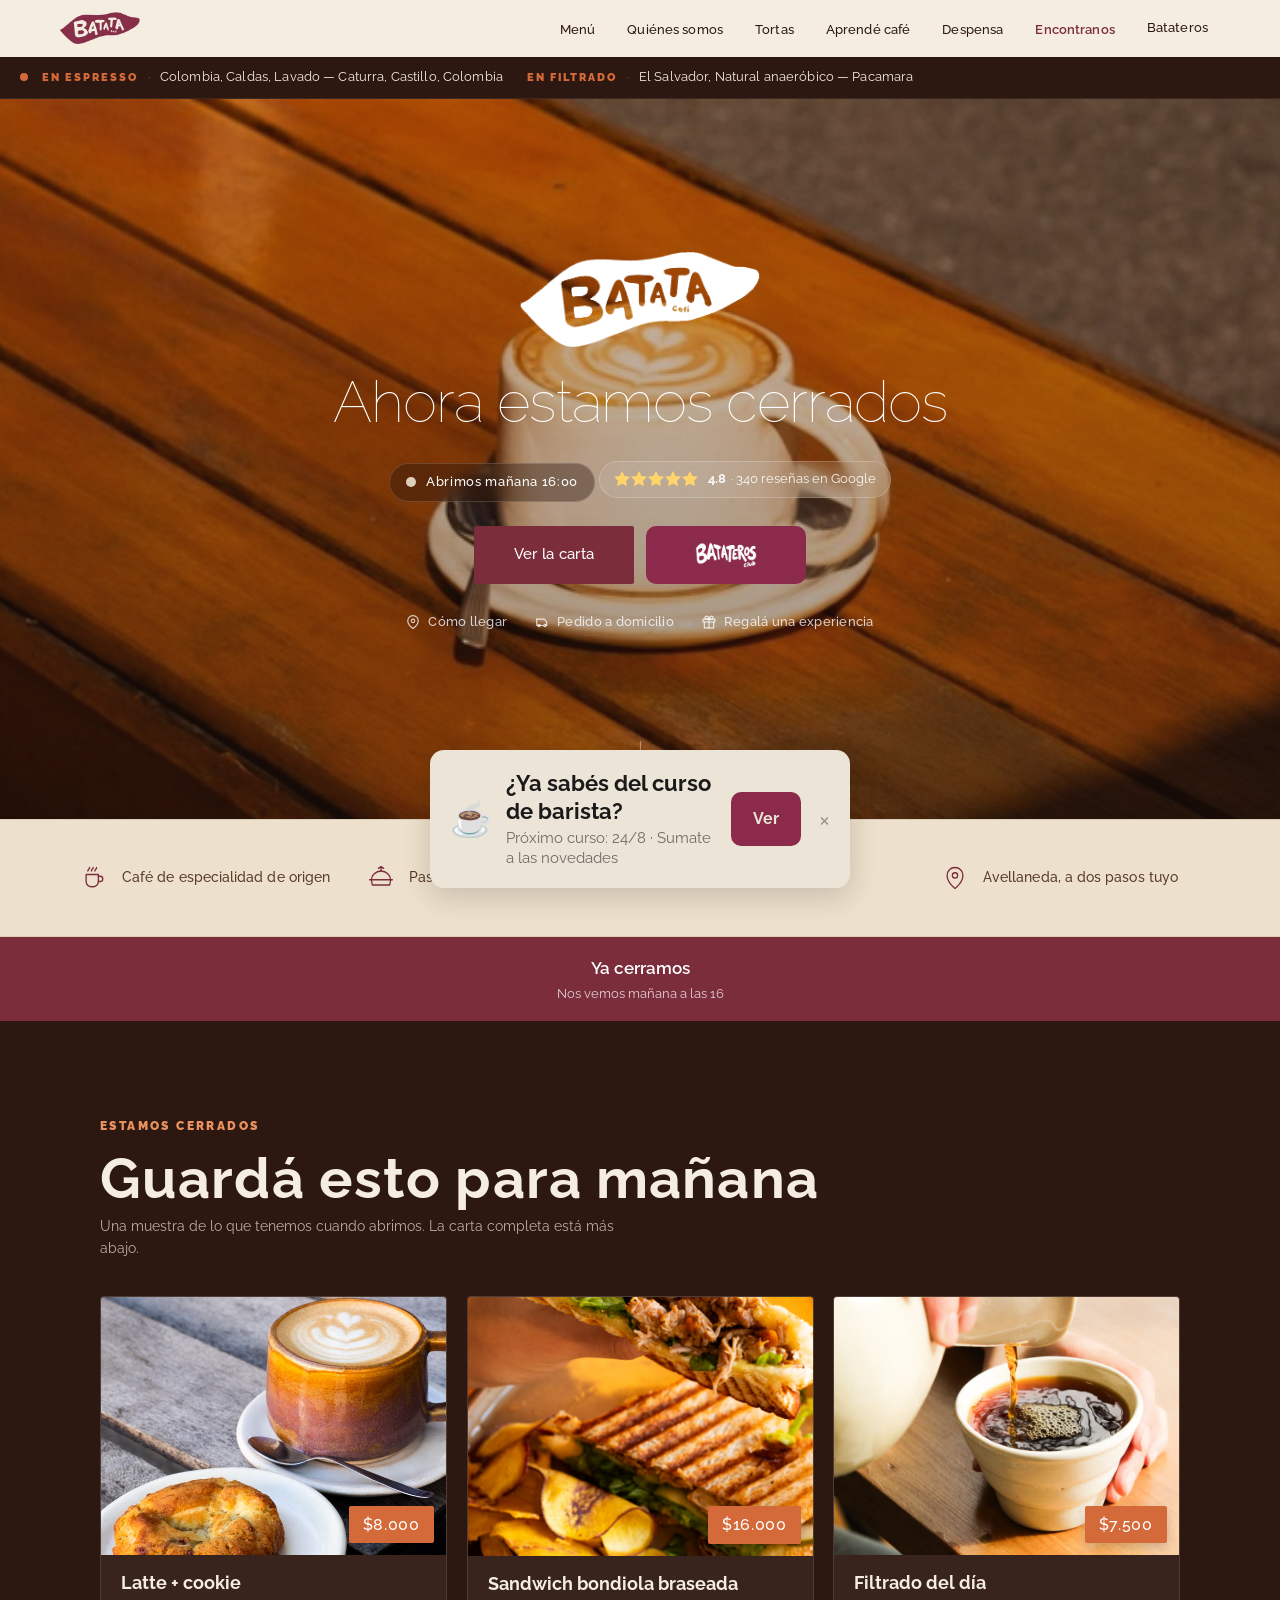
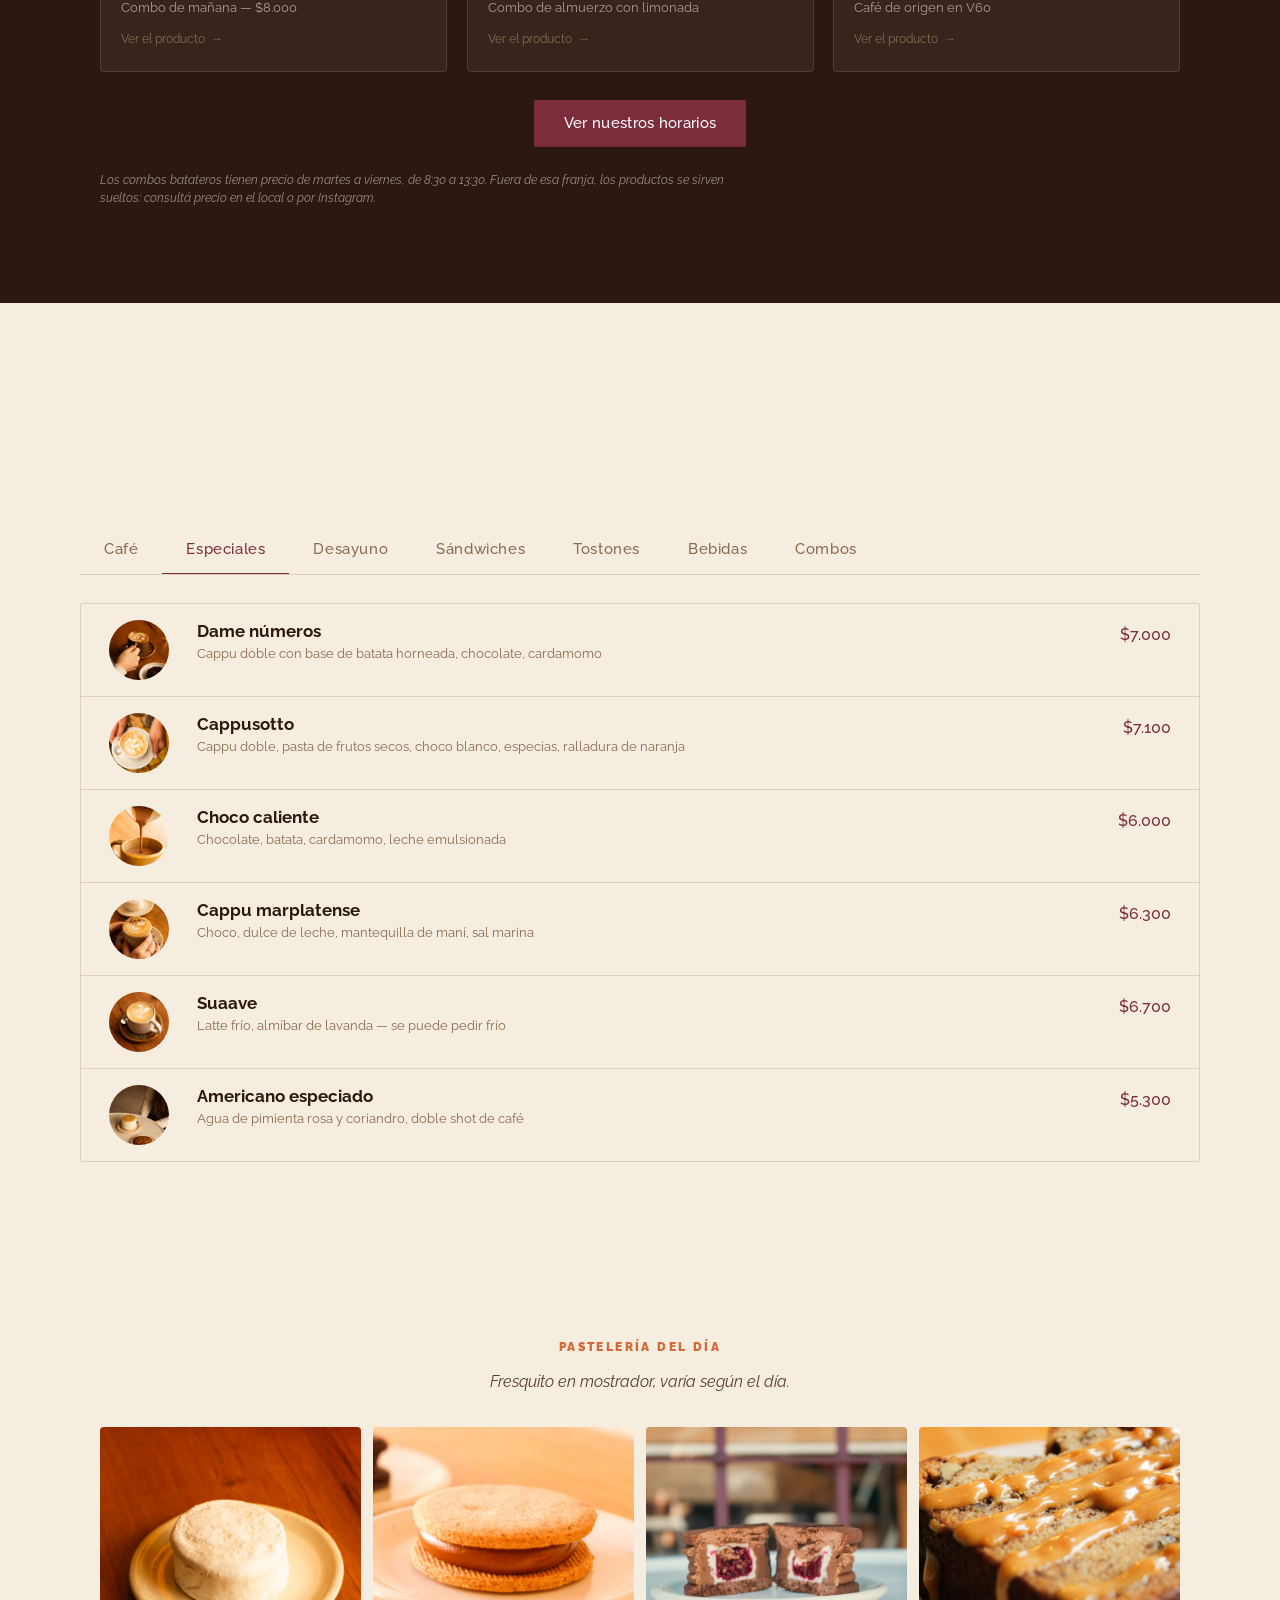
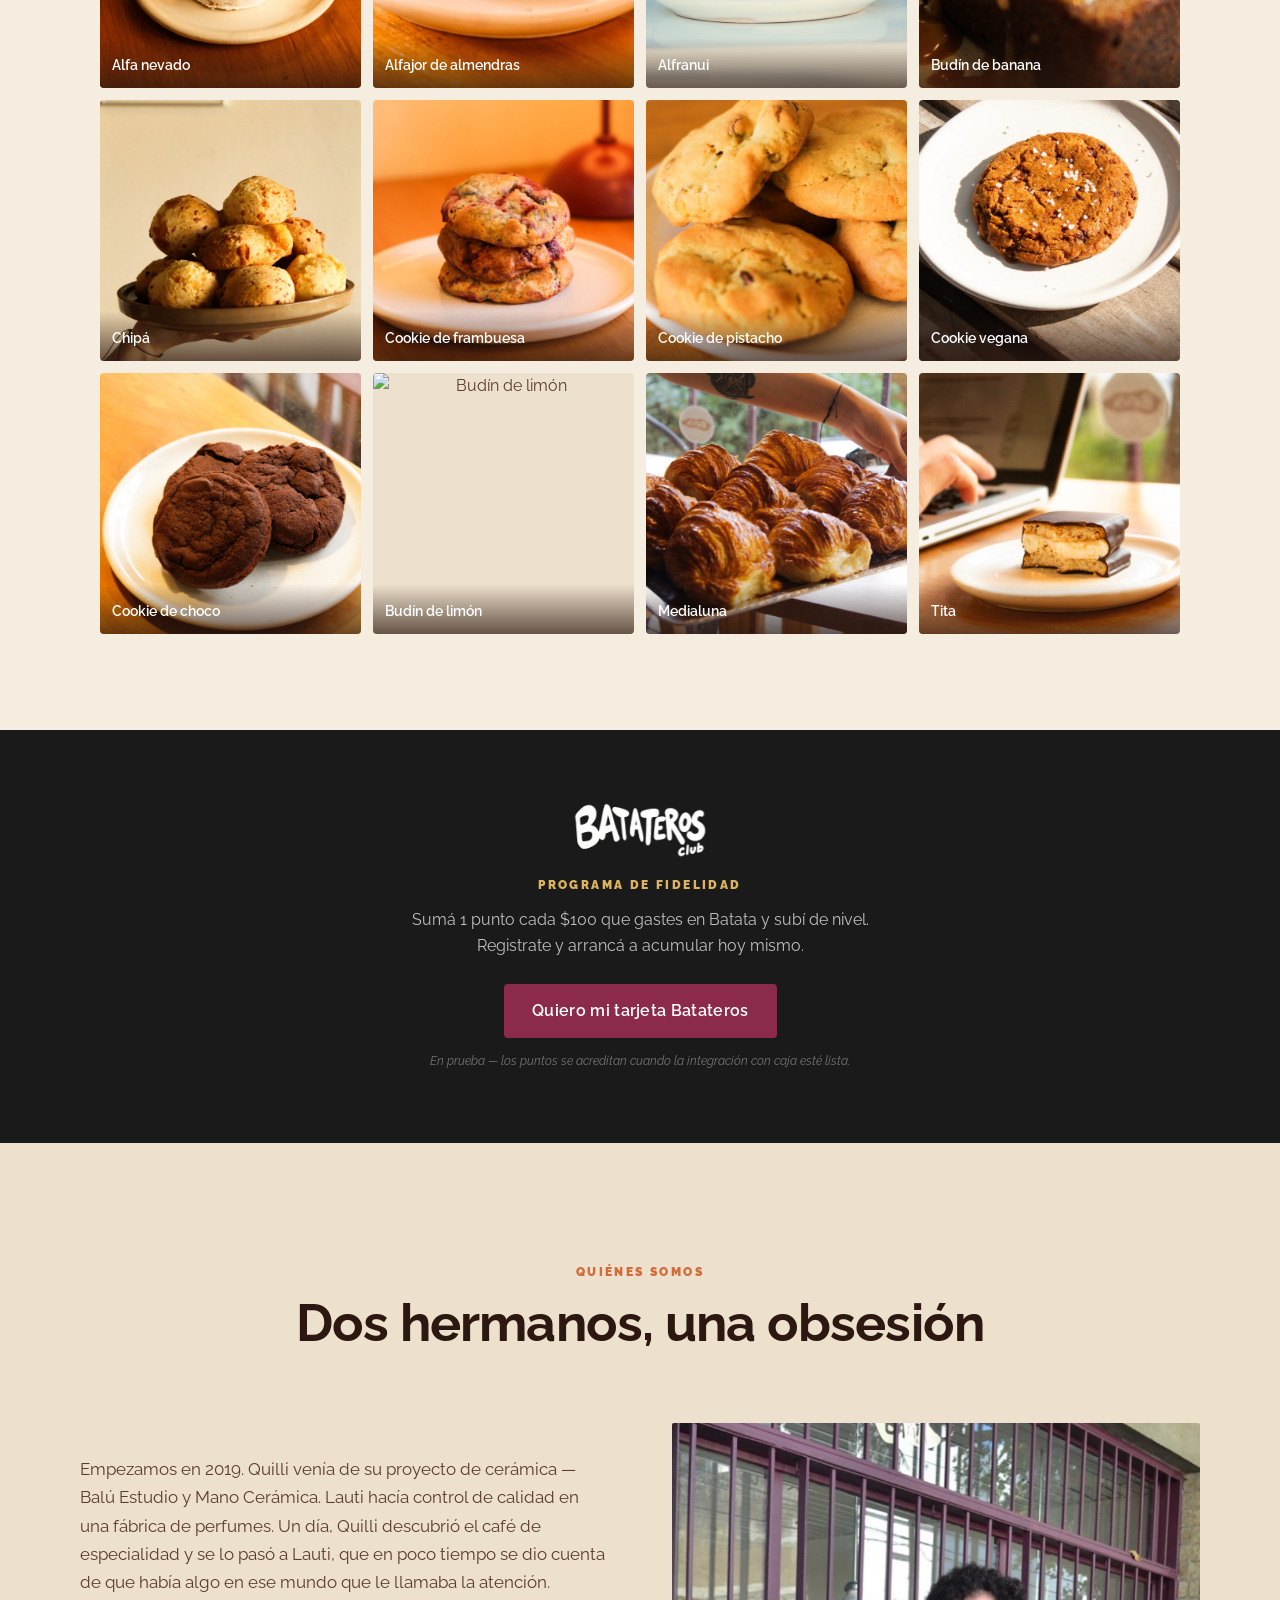
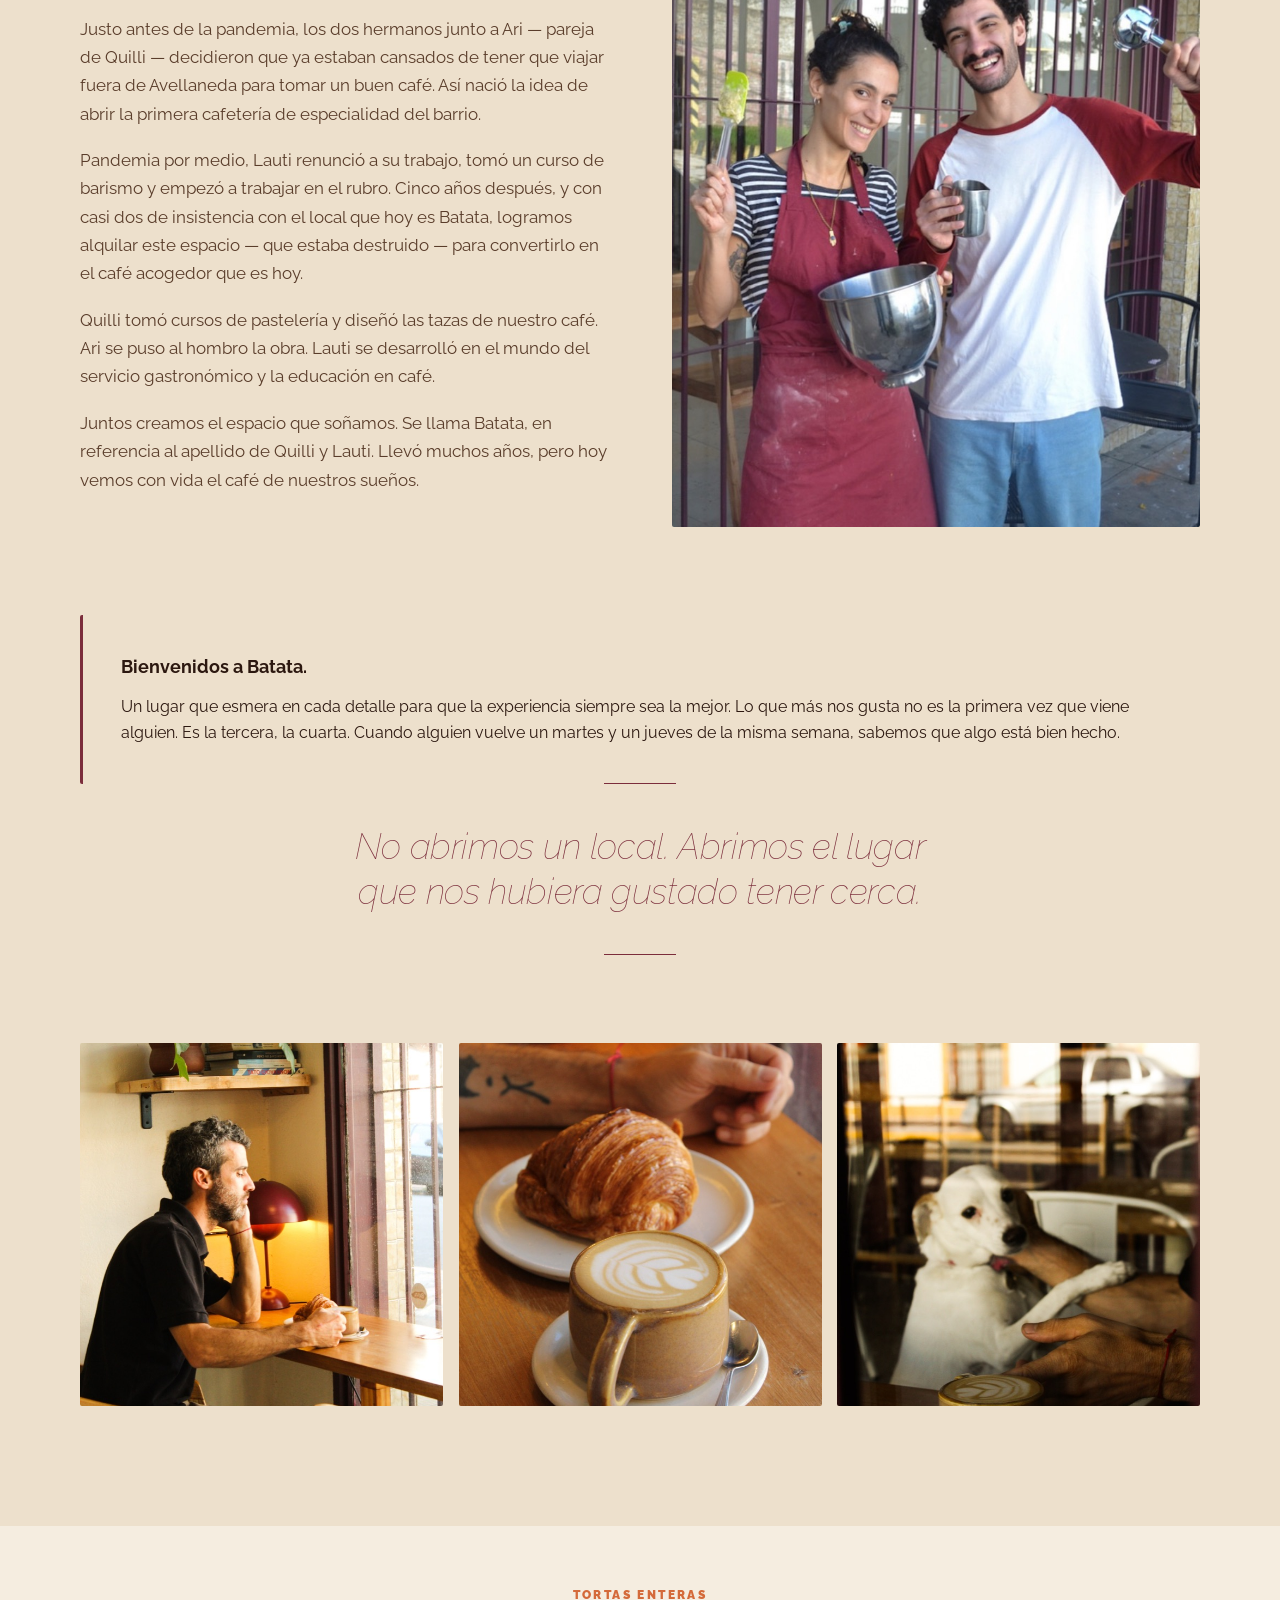
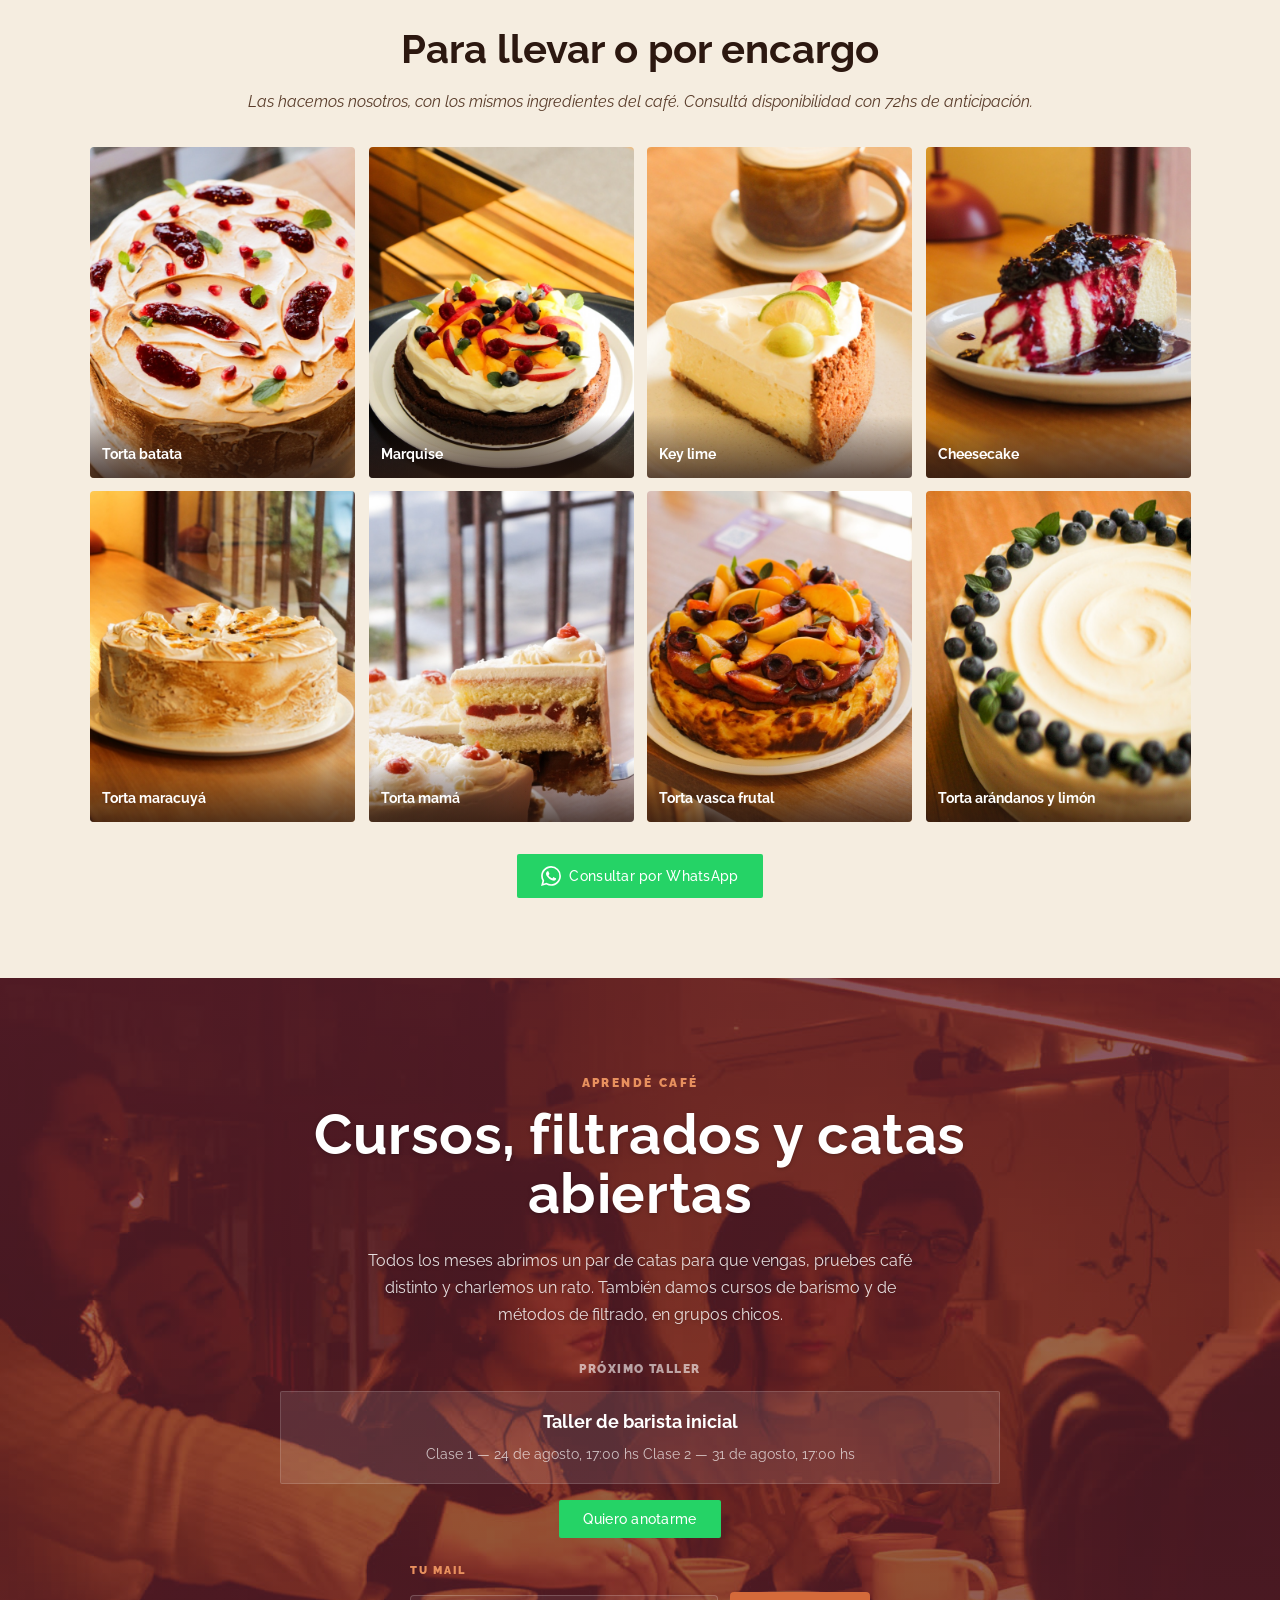
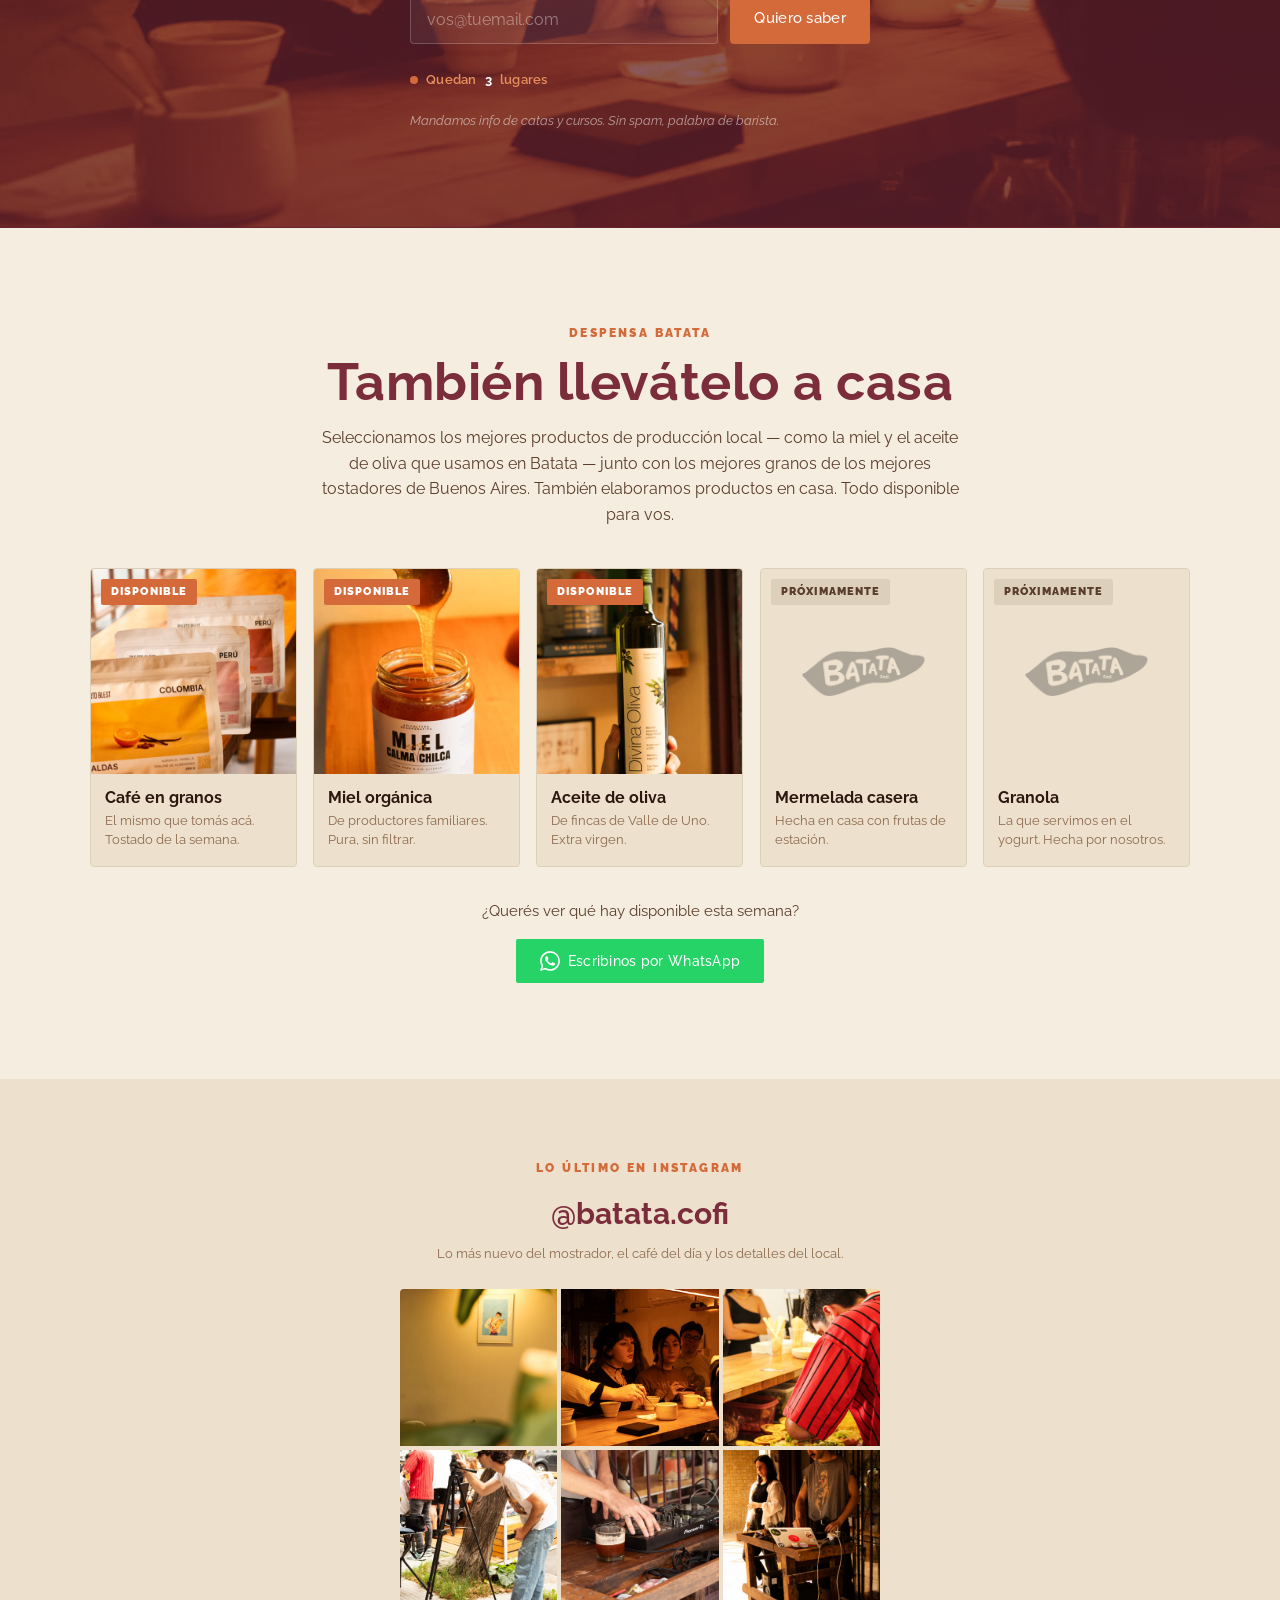
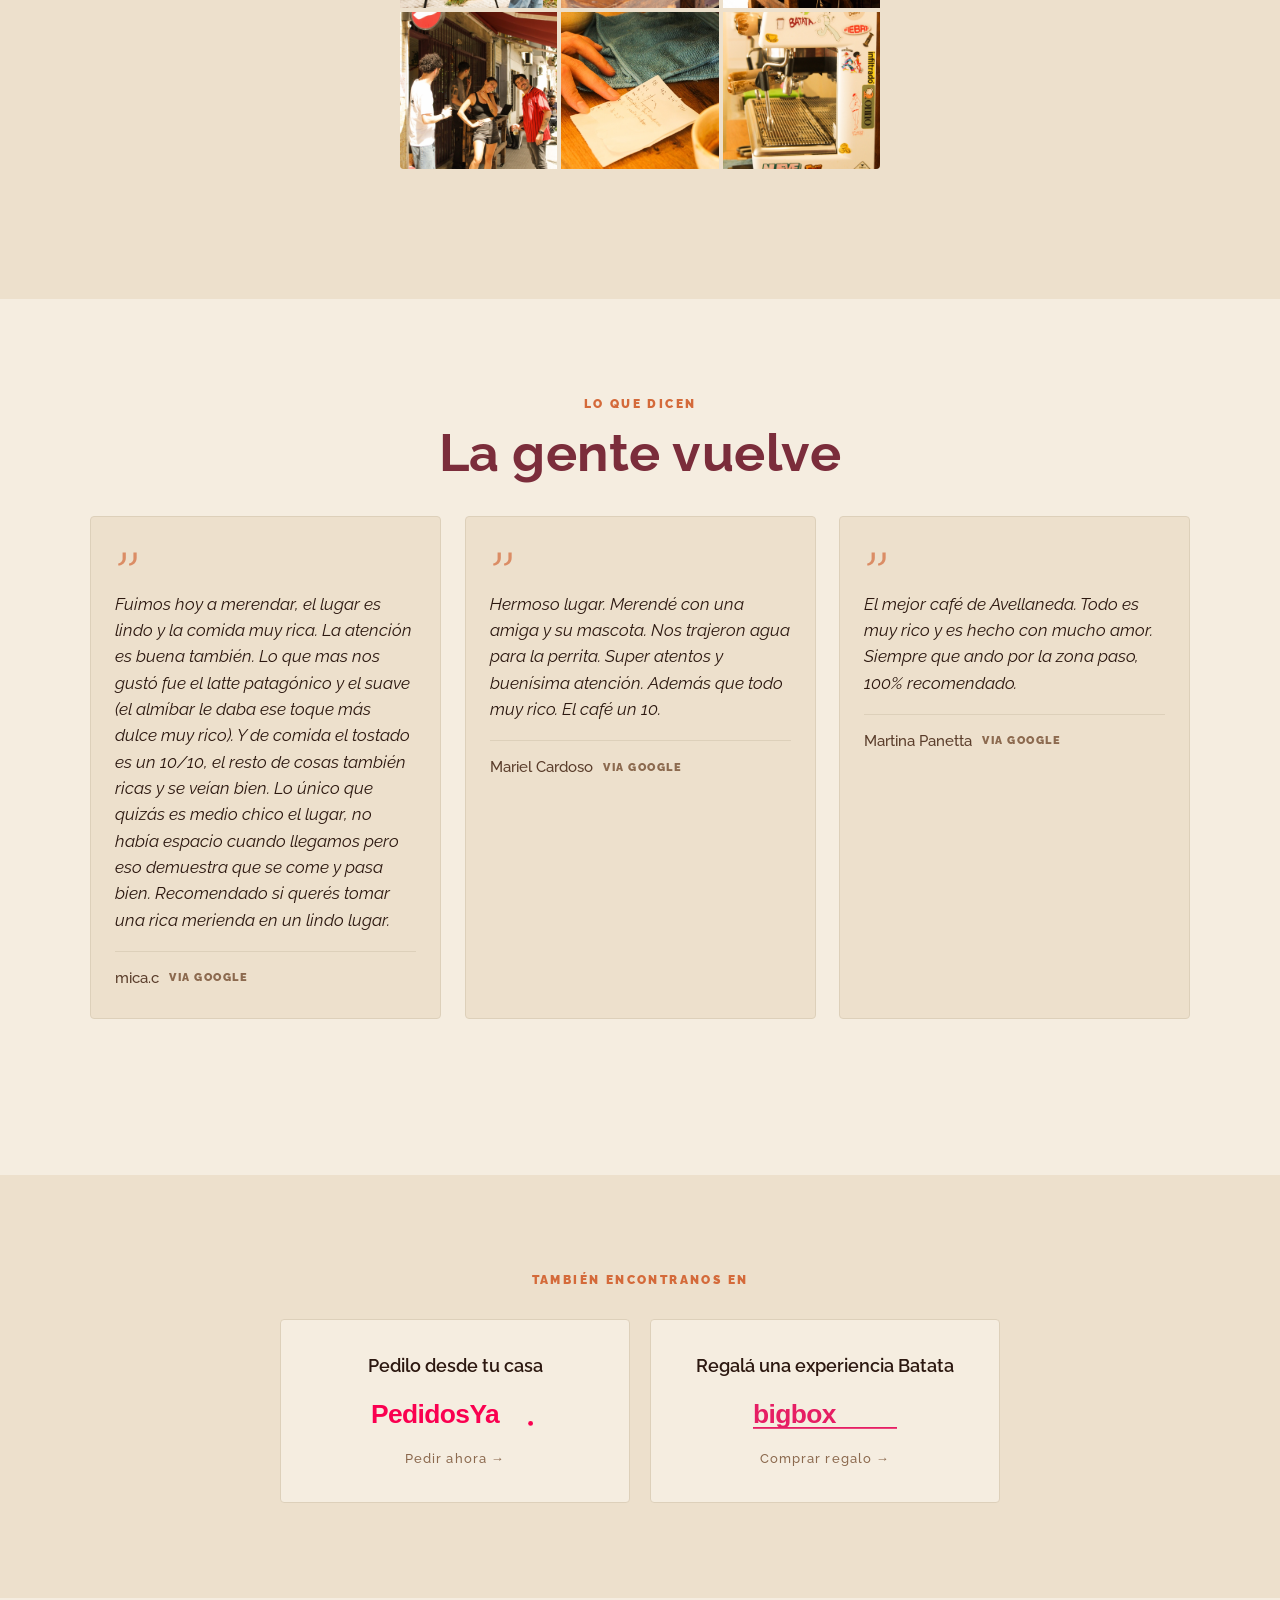
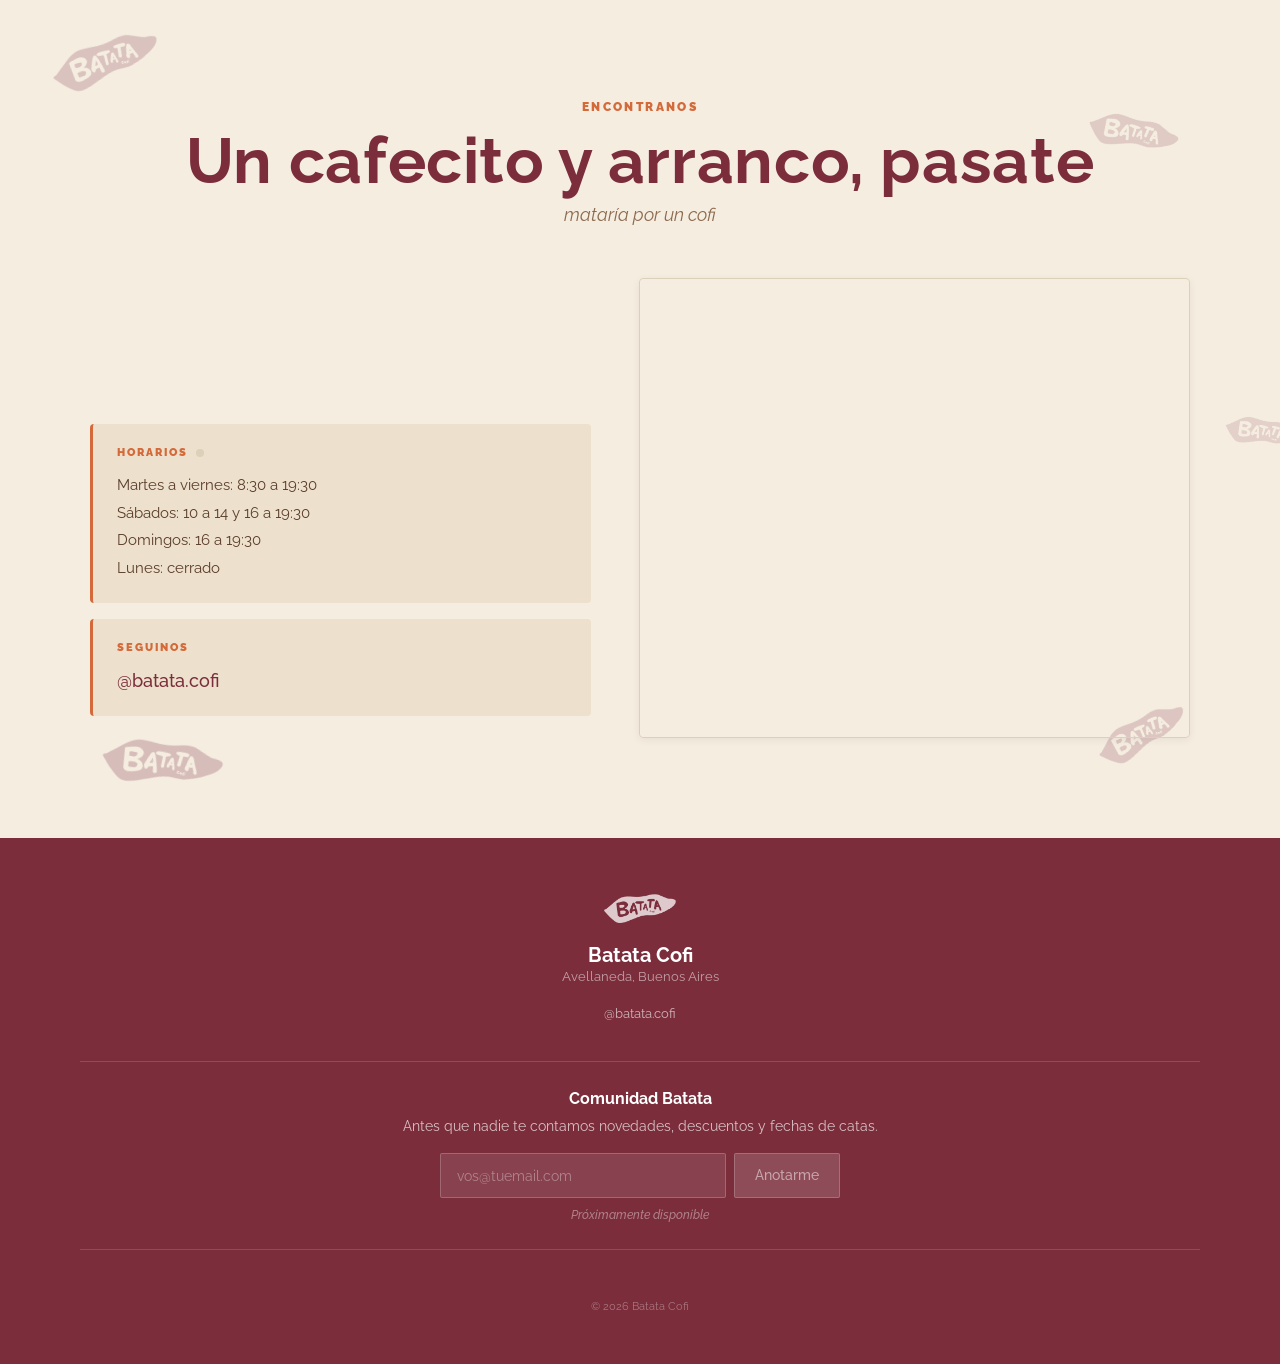
==== commit 76a8cf8b: "Especiales del finde: tarta de maracuya, vasca de vainilla con frutas y bretona con mascarpone y fra" ====
--- a/index.html
+++ b/index.html
@@ -801,6 +801,6 @@
     <span class="mobile-cta-bar__arrow" aria-hidden="true">→</span>
   </a>
 
-  <script src="js/app-v25.js?v=35"></script>
+  <script src="js/app-v25.js?v=36"></script>
 </body>
 </html>
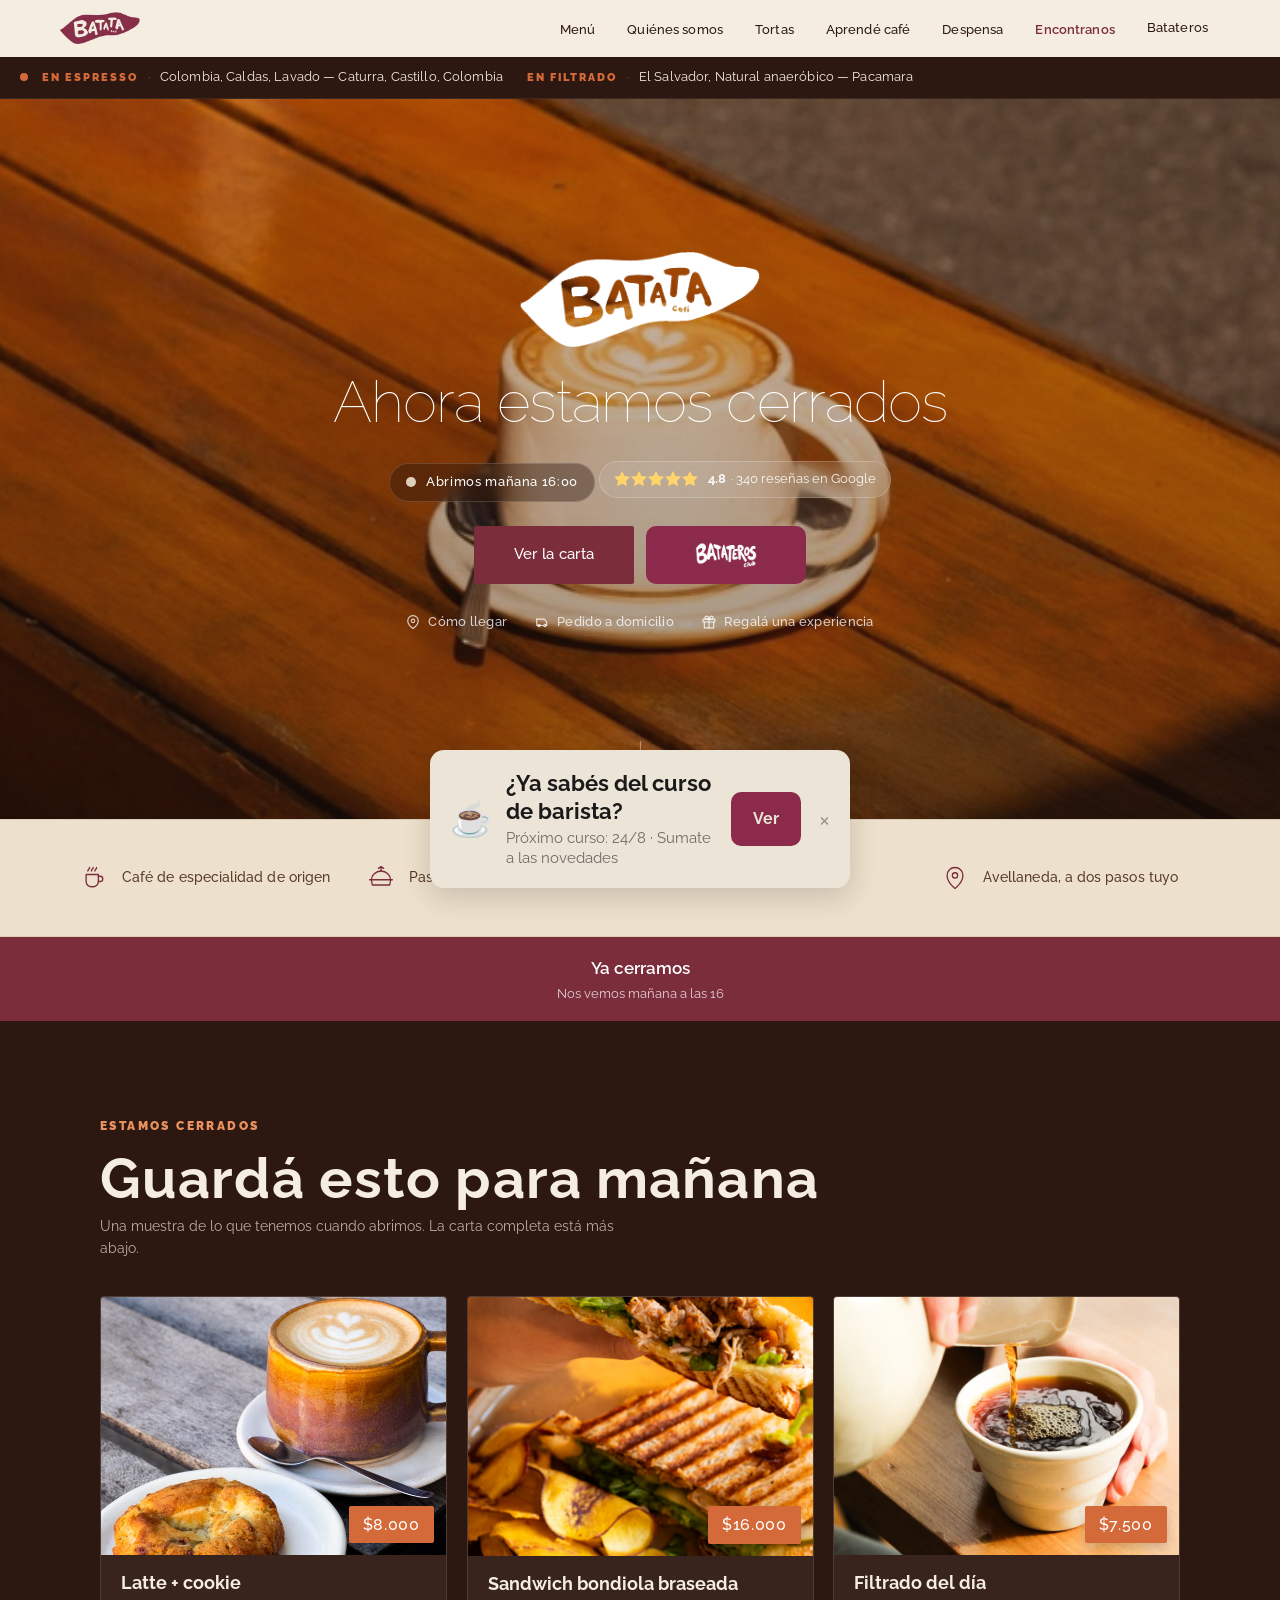
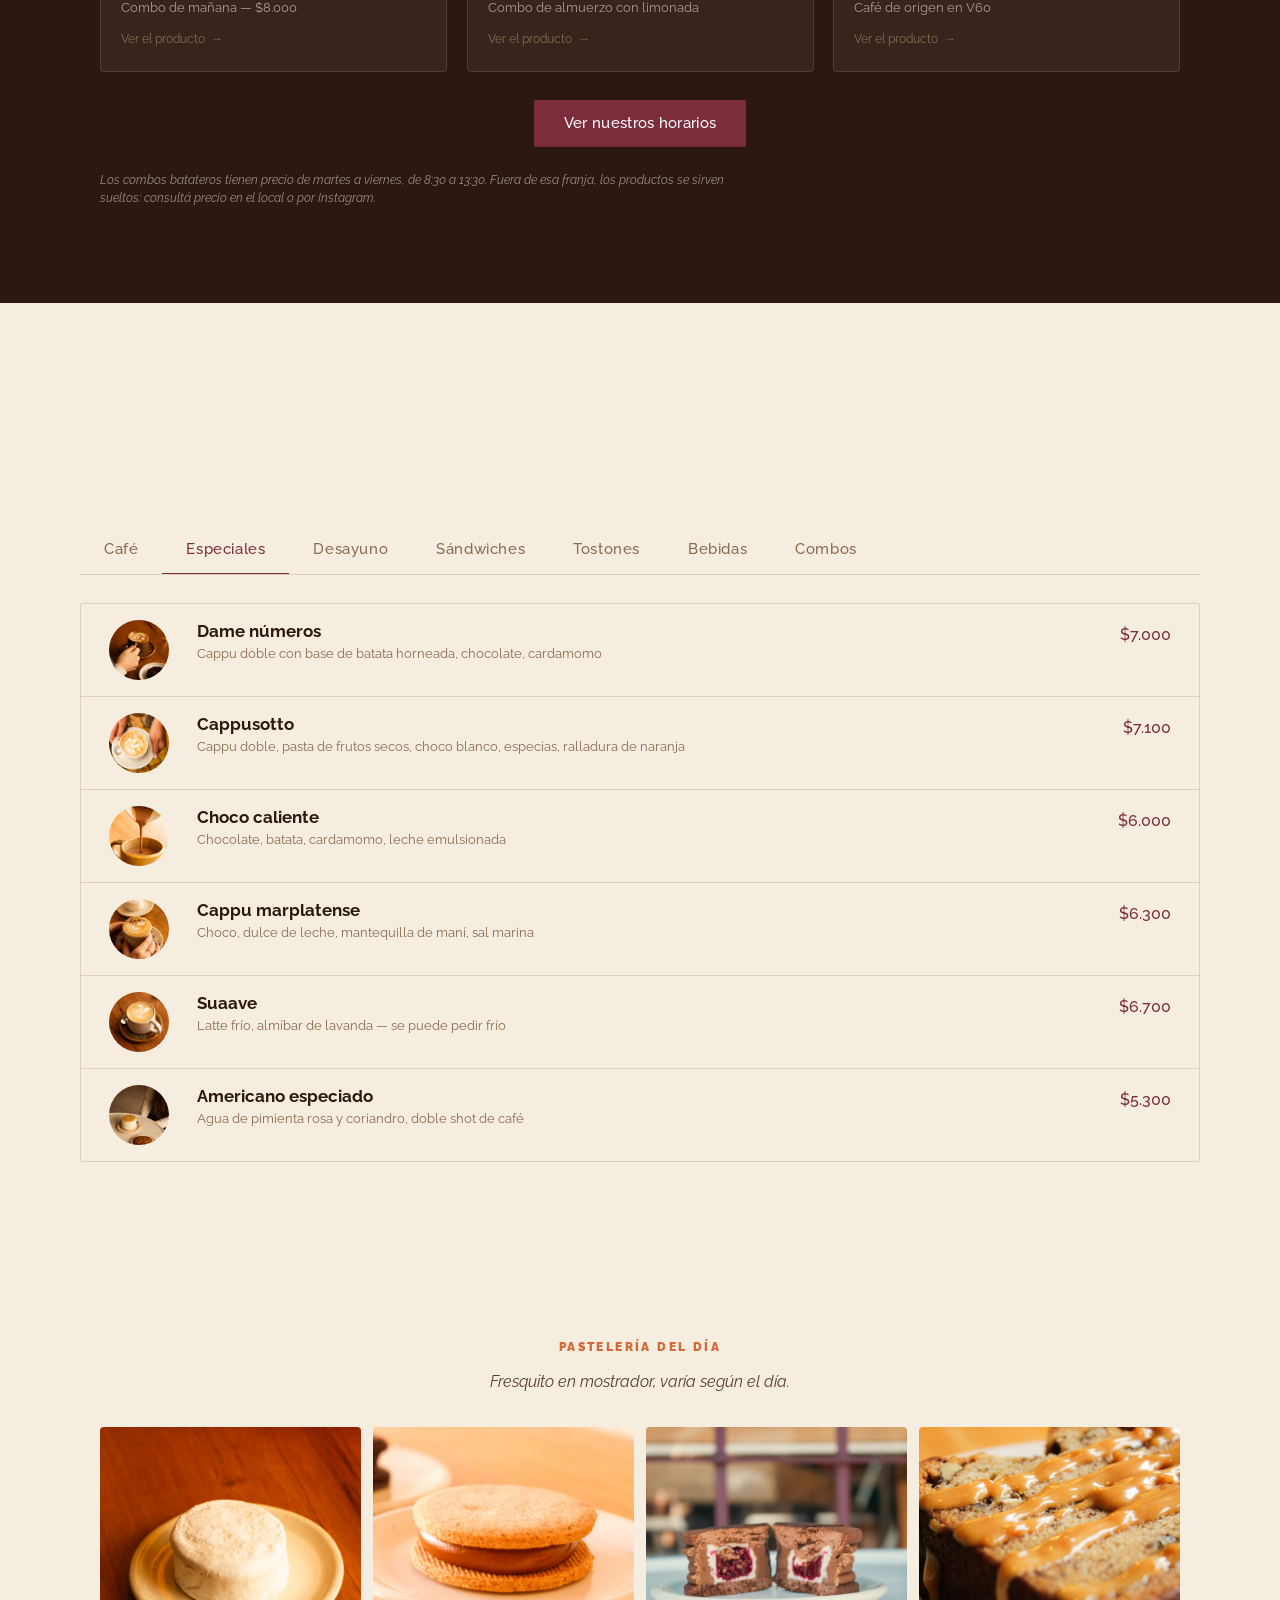
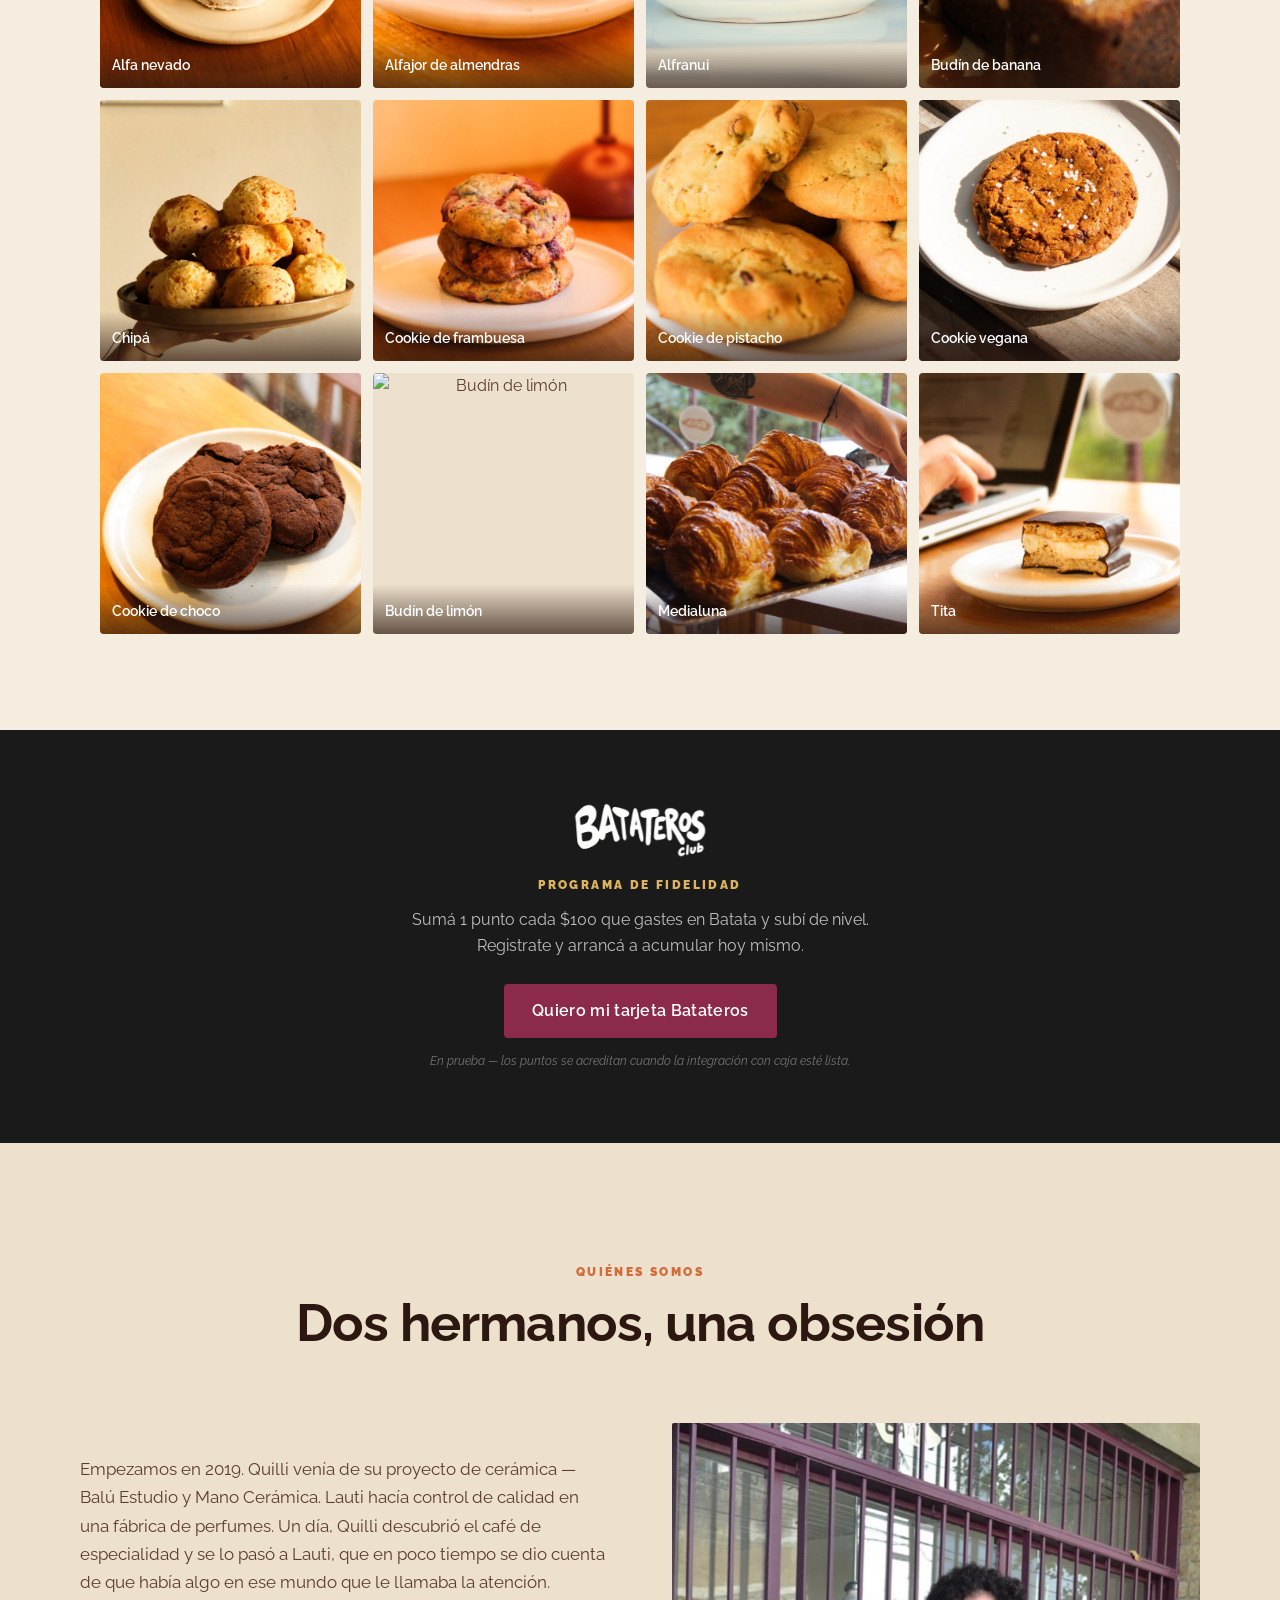
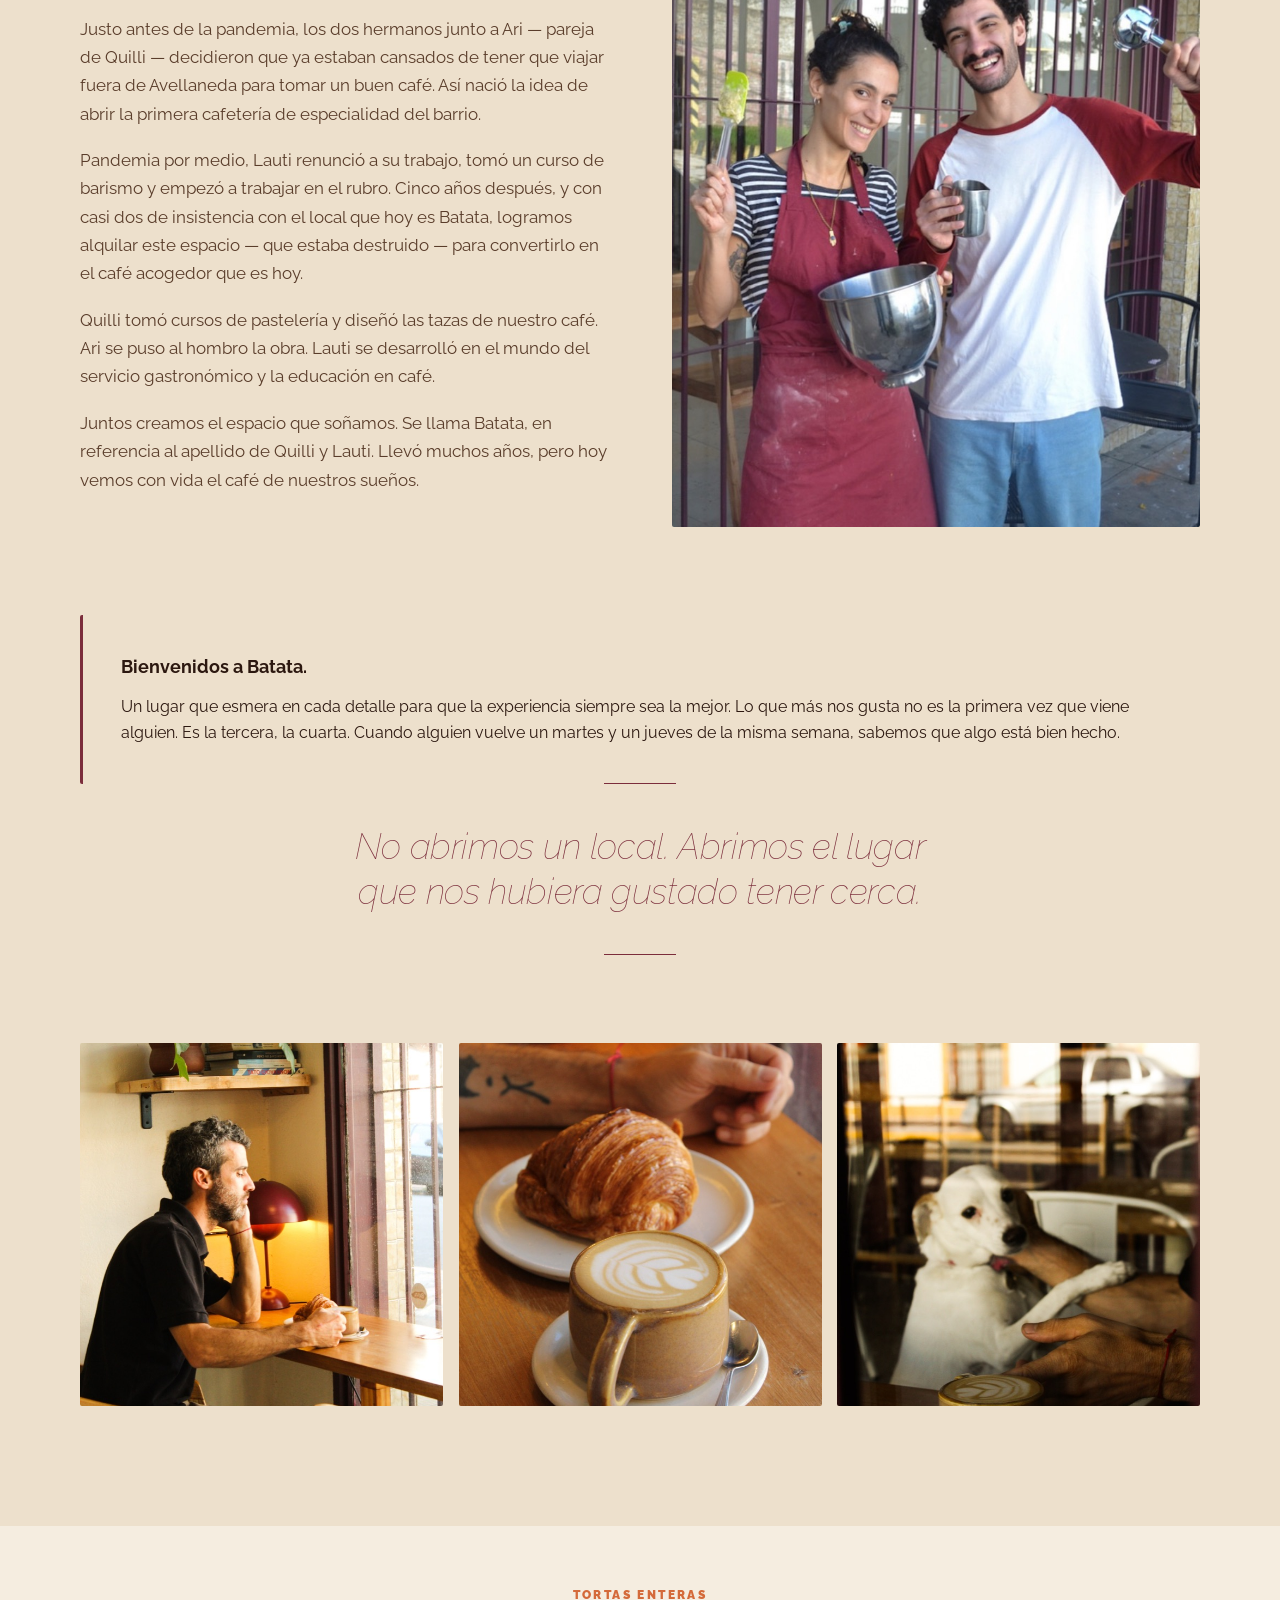
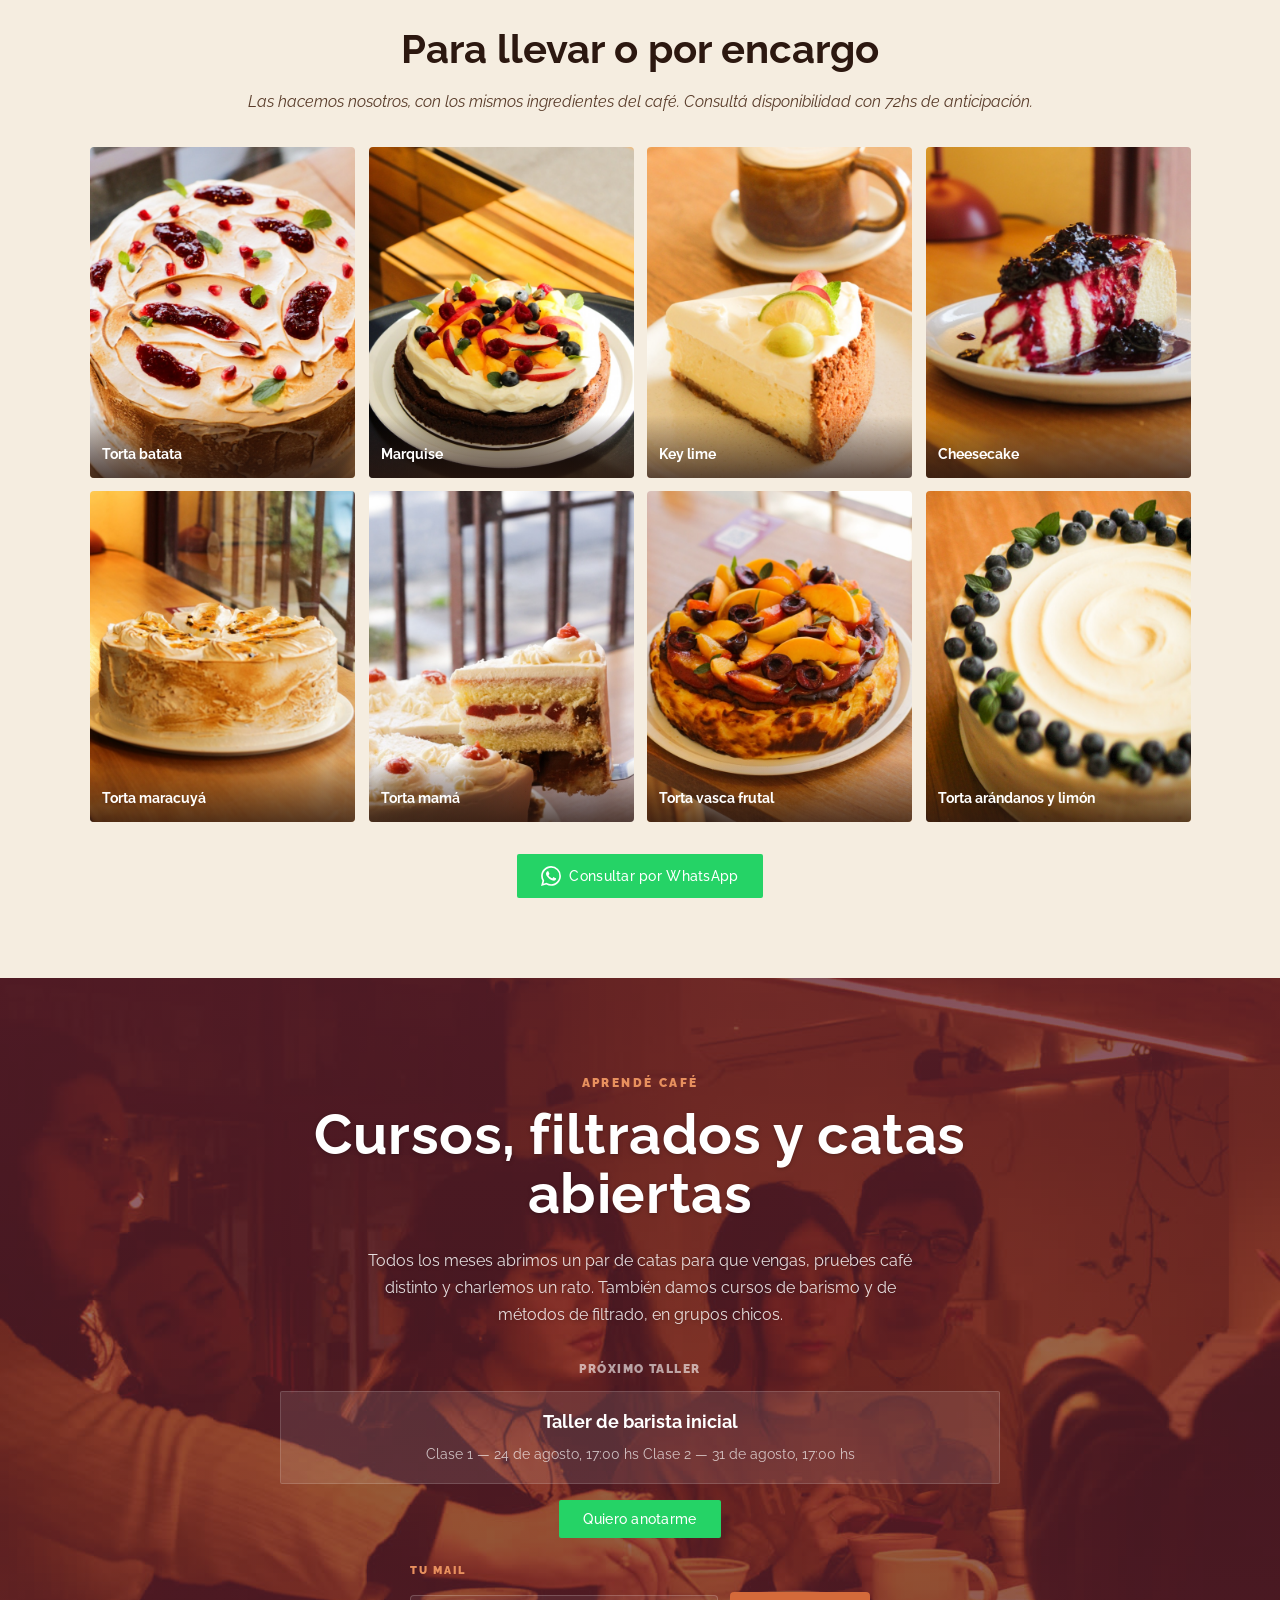
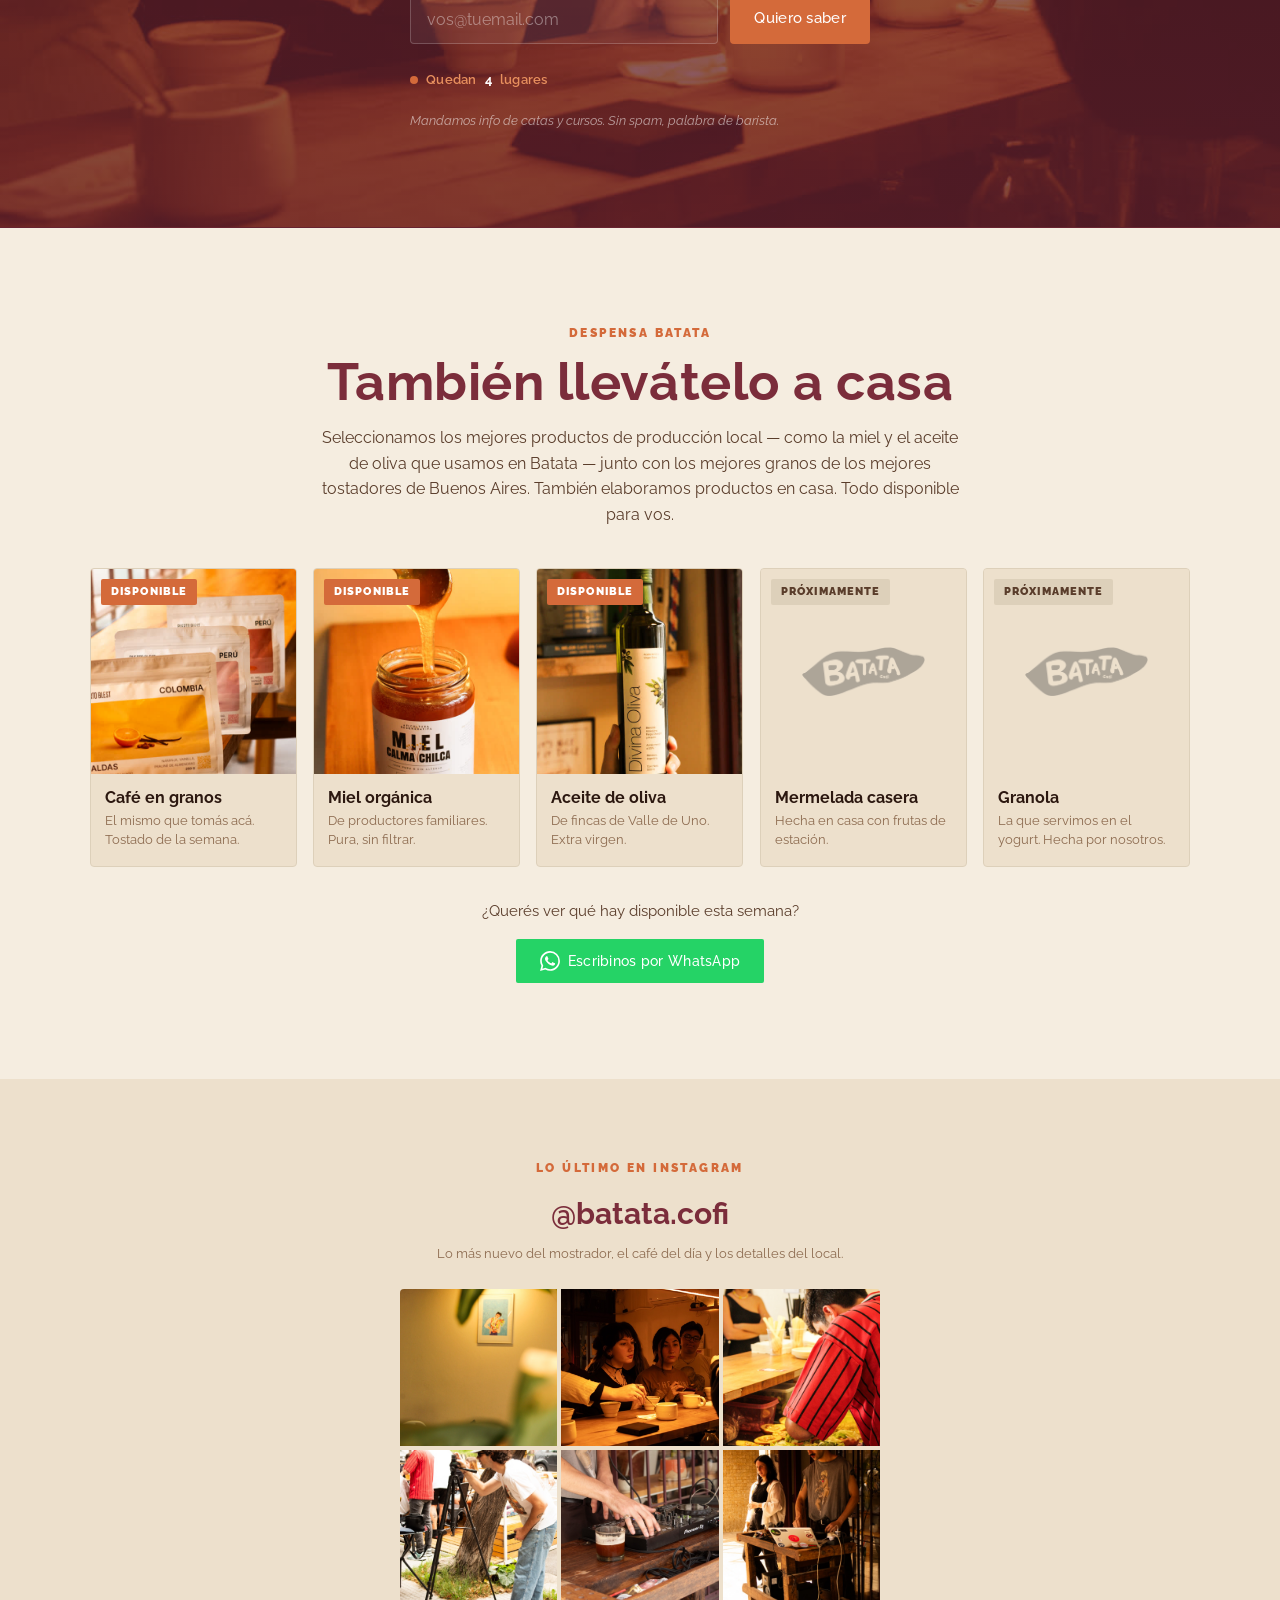
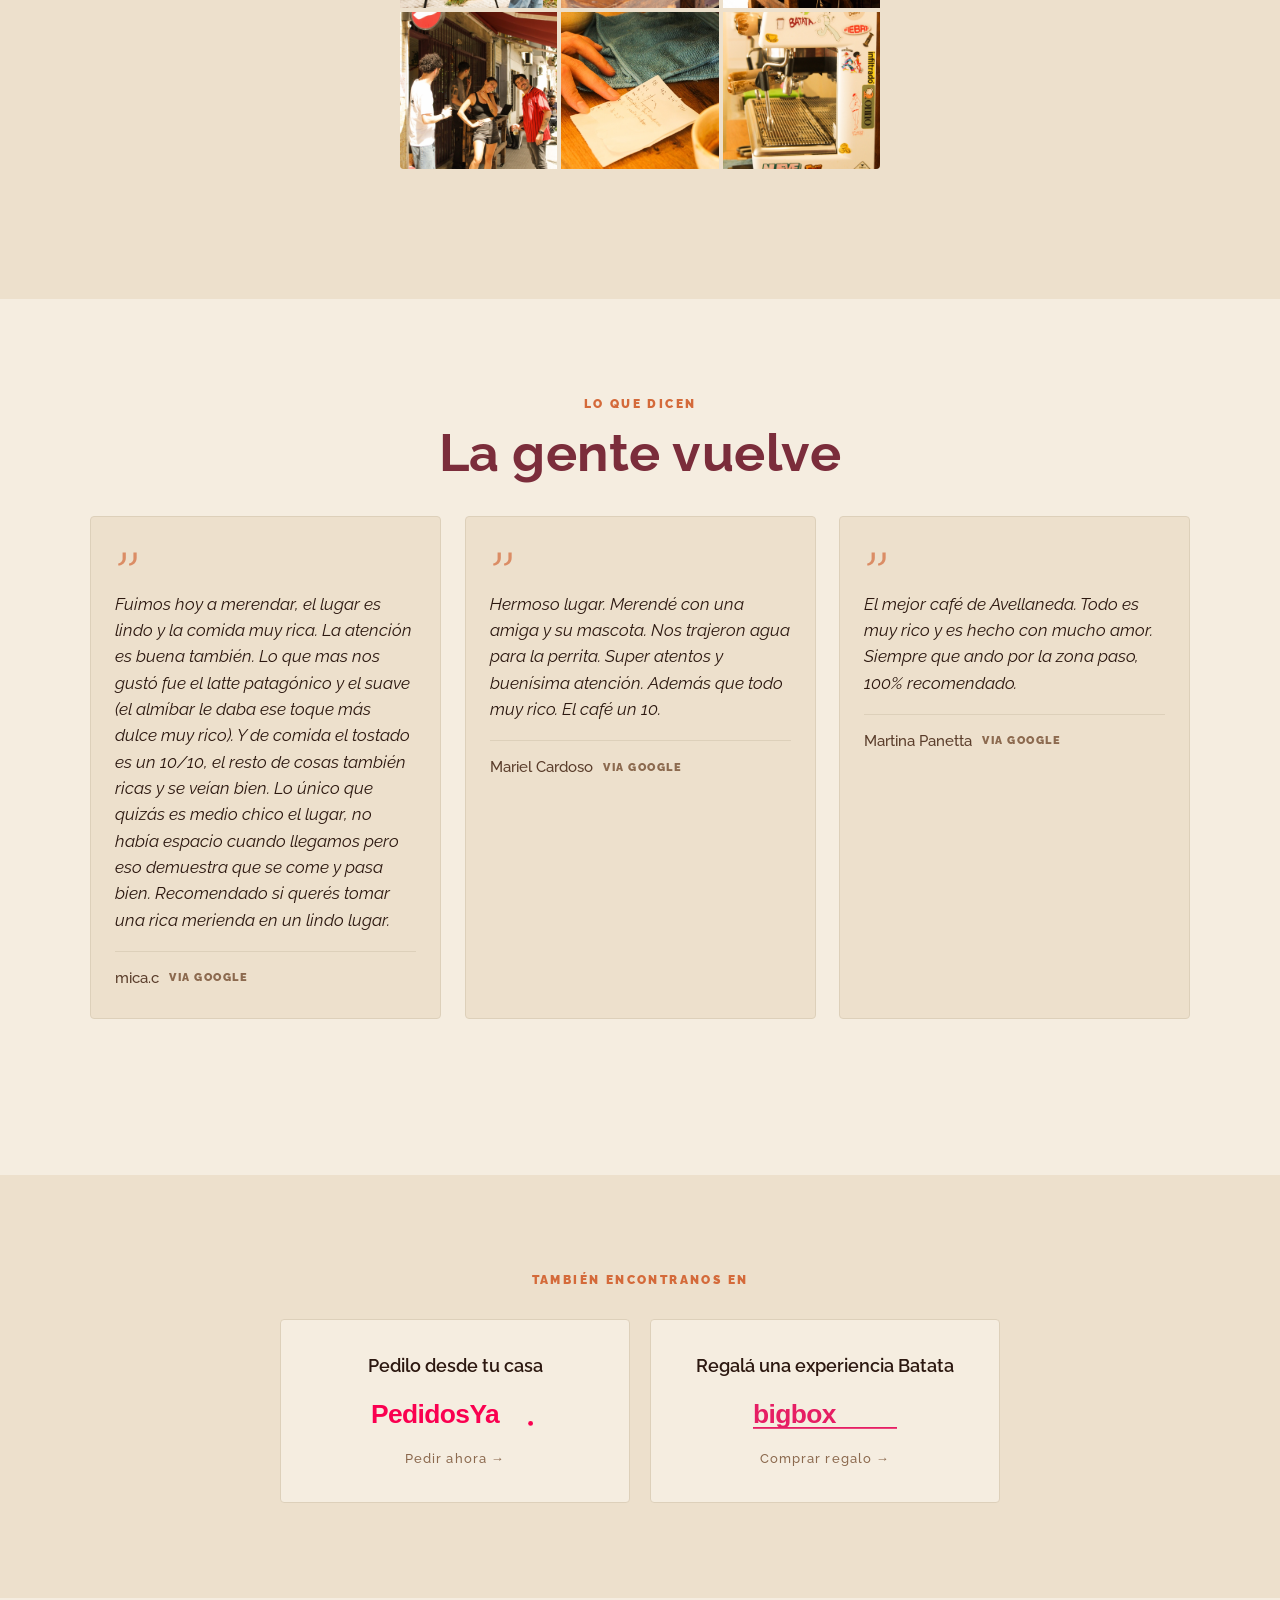
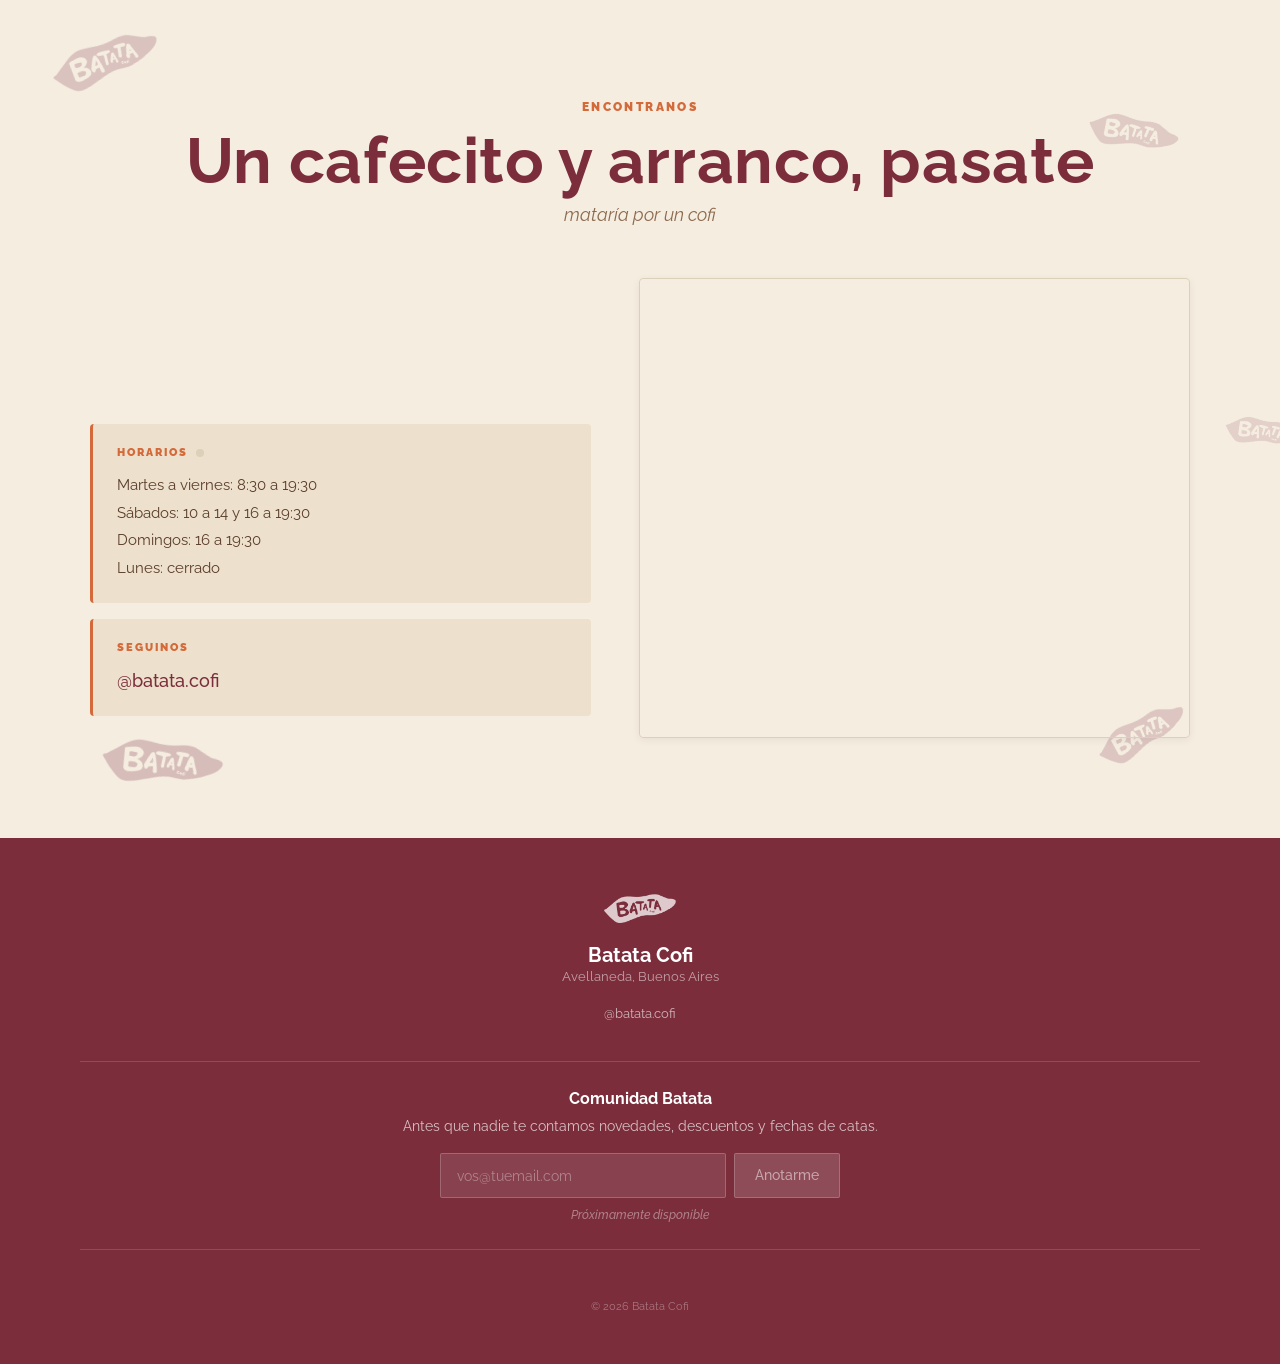
==== commit f067be1b: "Bretona del finde: foto nueva (frambuesa) Co-Authored-By: Claude Sonnet 5.5 <noreply@anthropic.com>" ====
--- a/index.html
+++ b/index.html
@@ -801,6 +801,6 @@
     <span class="mobile-cta-bar__arrow" aria-hidden="true">→</span>
   </a>
 
-  <script src="js/app-v25.js?v=36"></script>
+  <script src="js/app-v25.js?v=37"></script>
 </body>
 </html>
